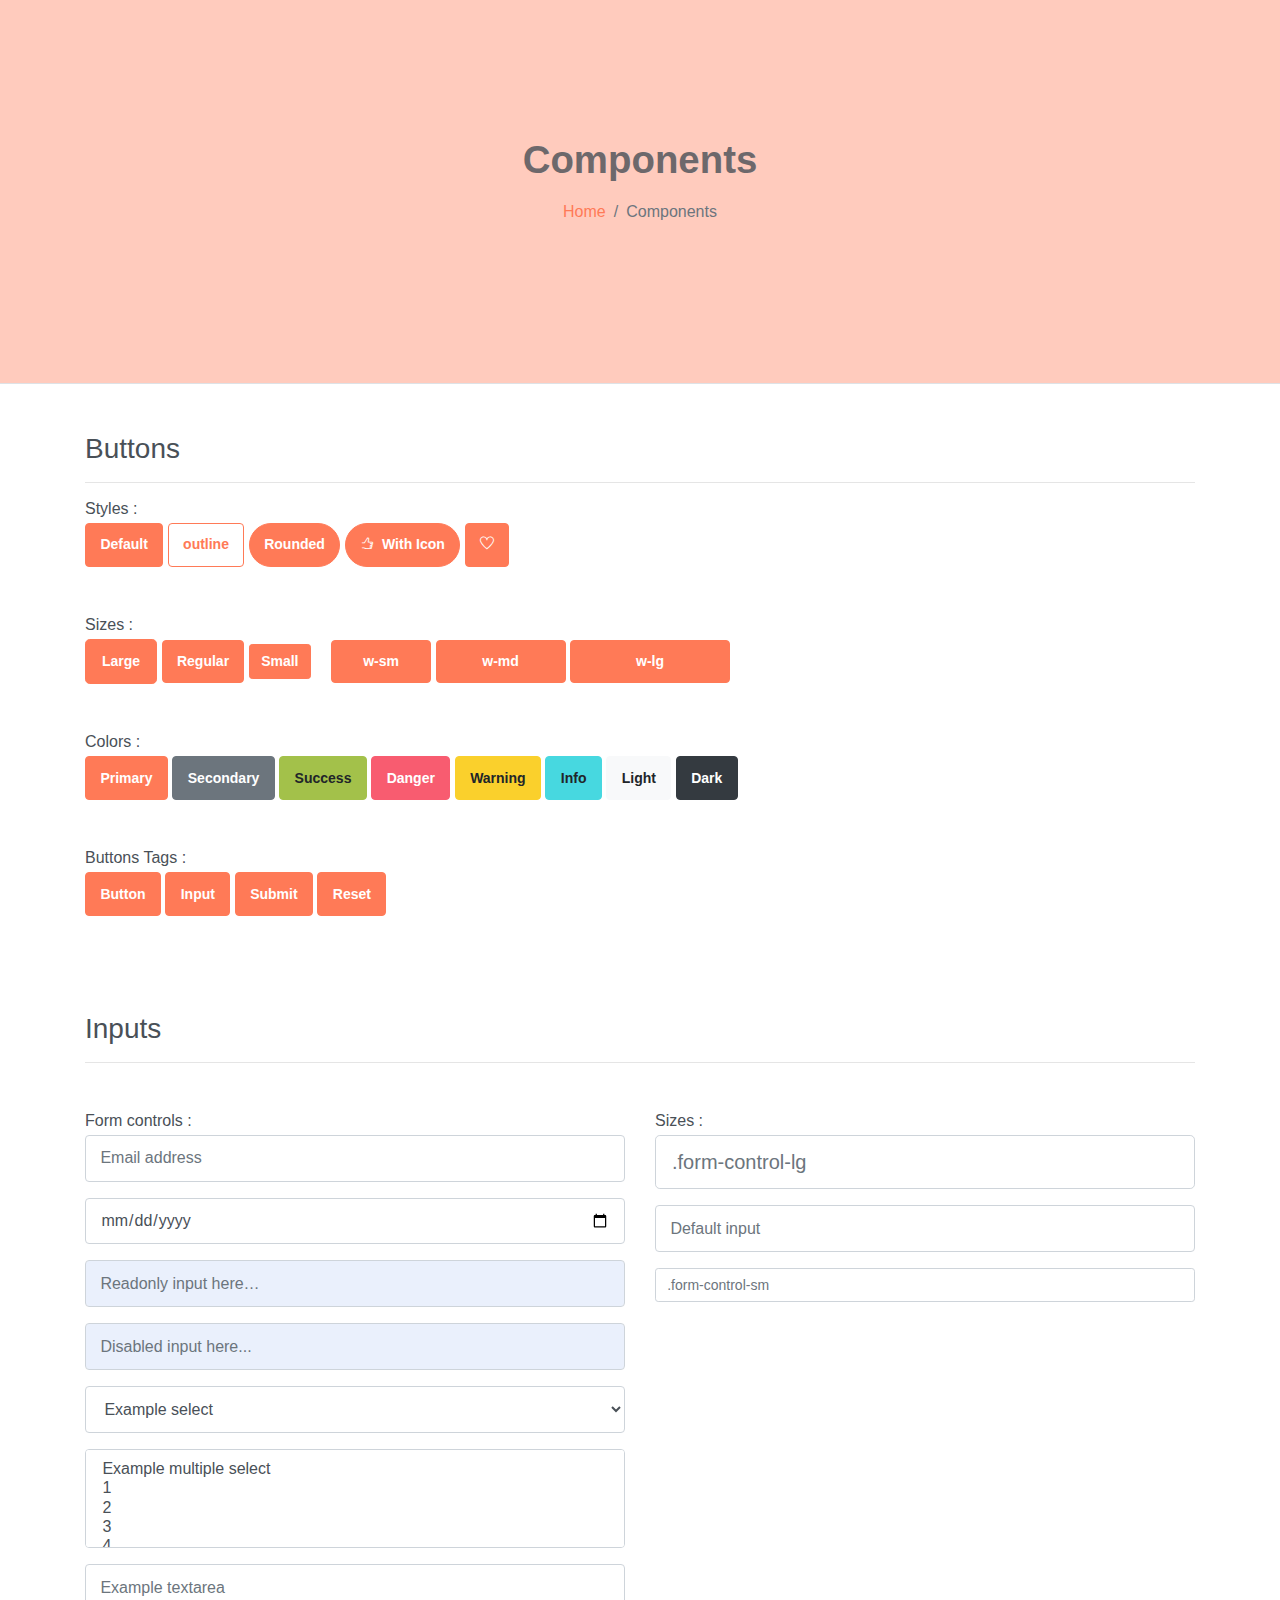
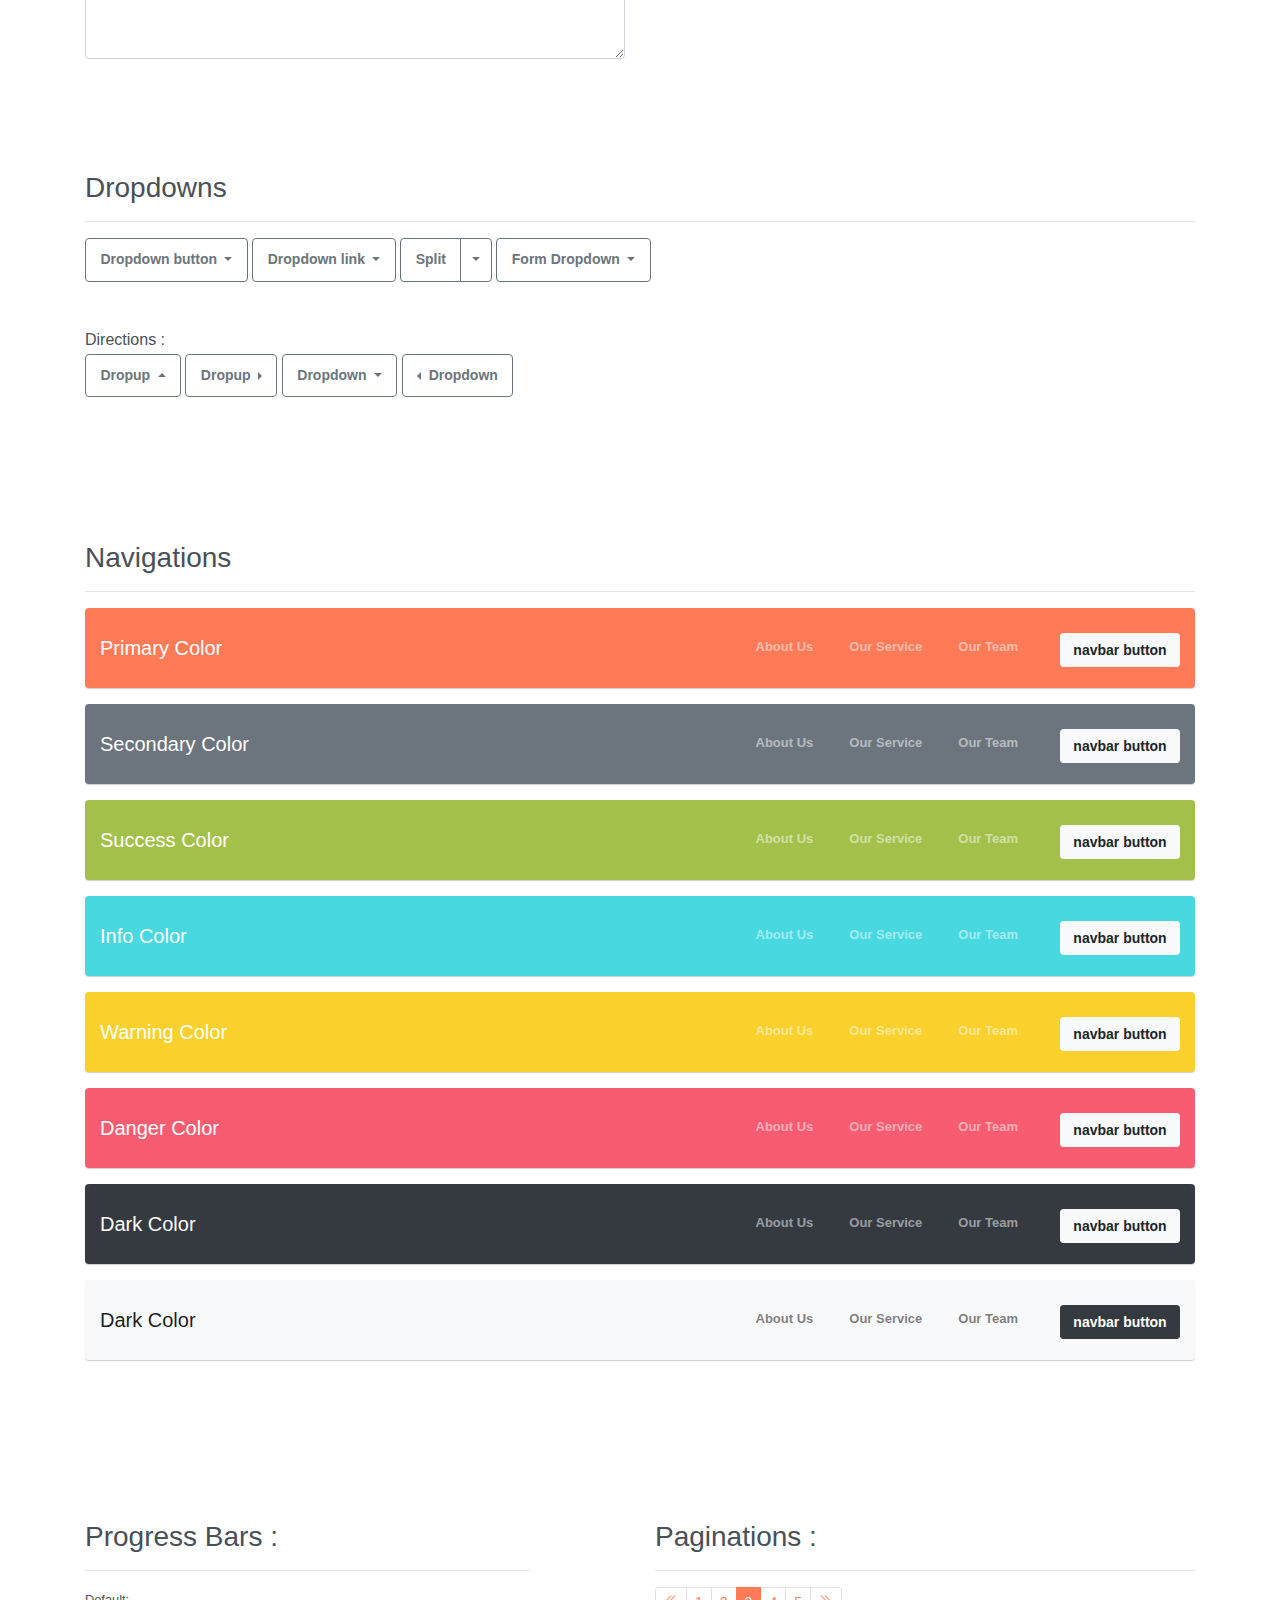
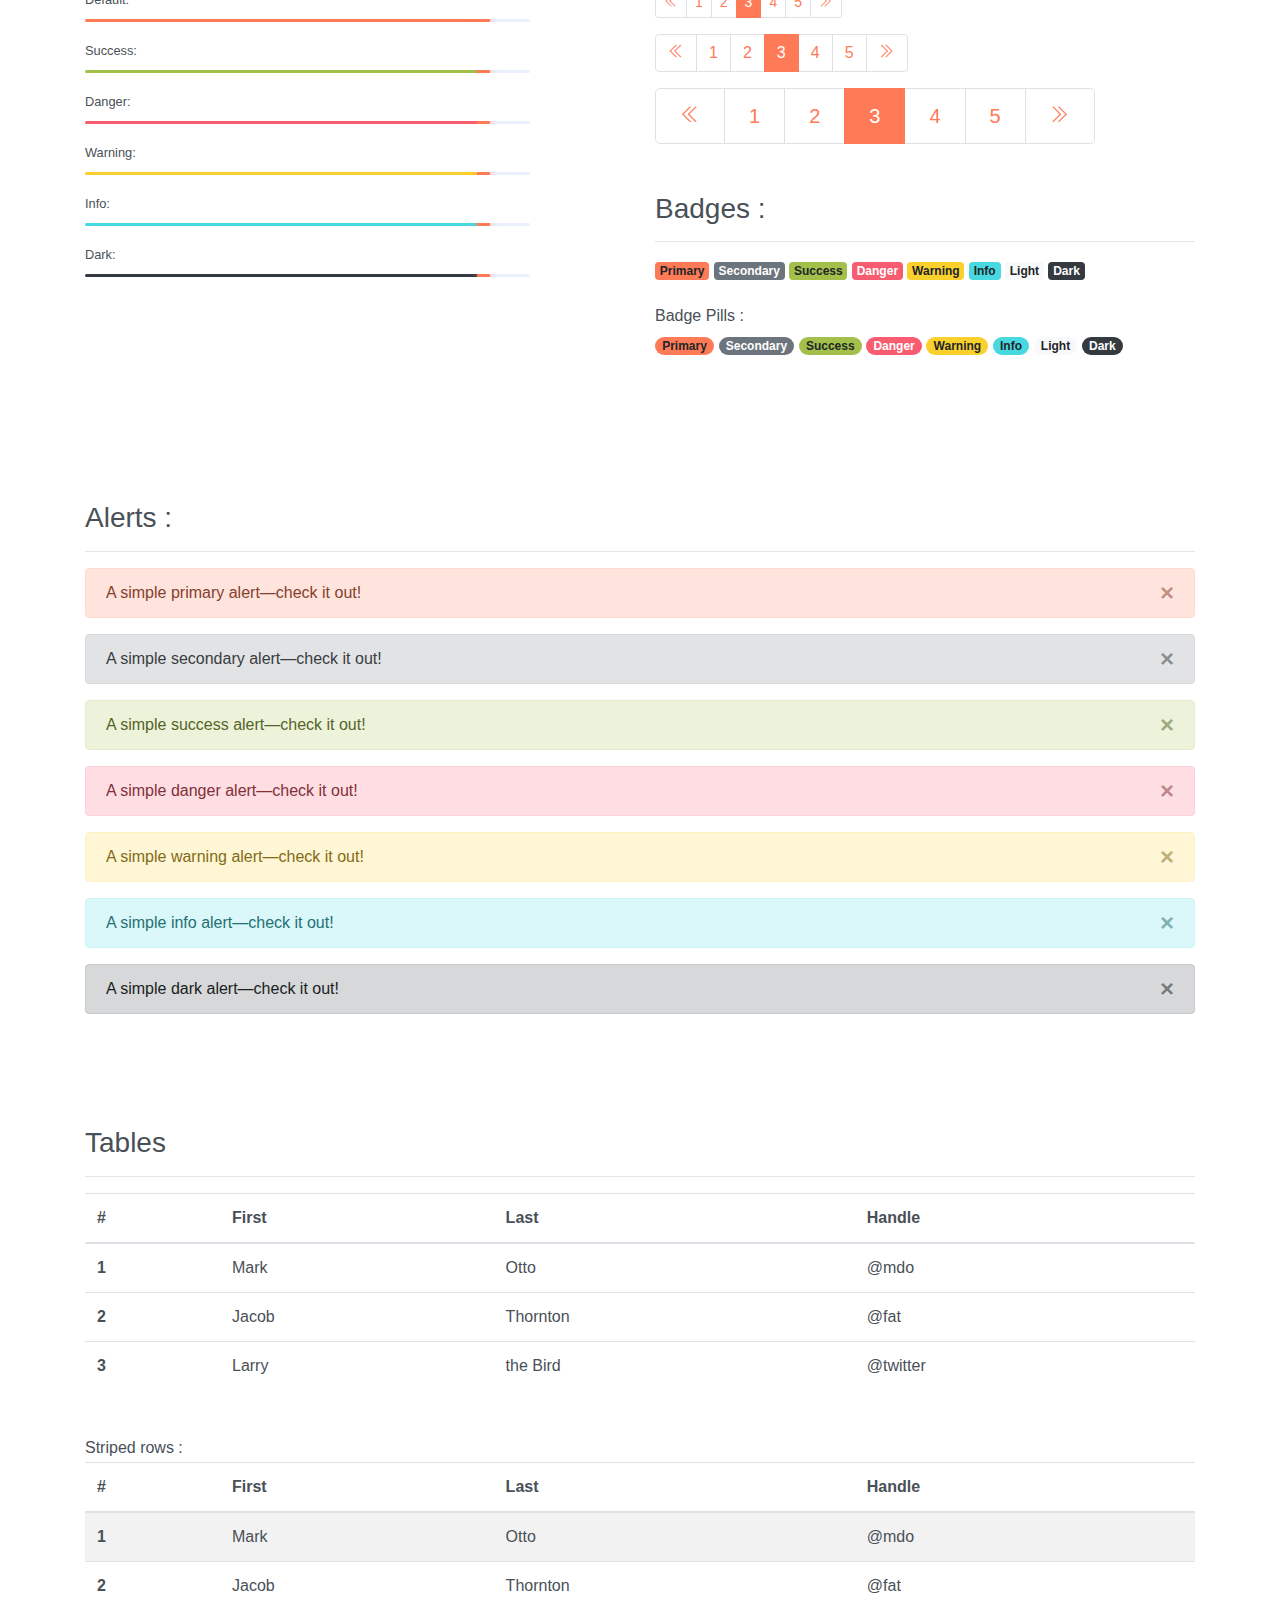
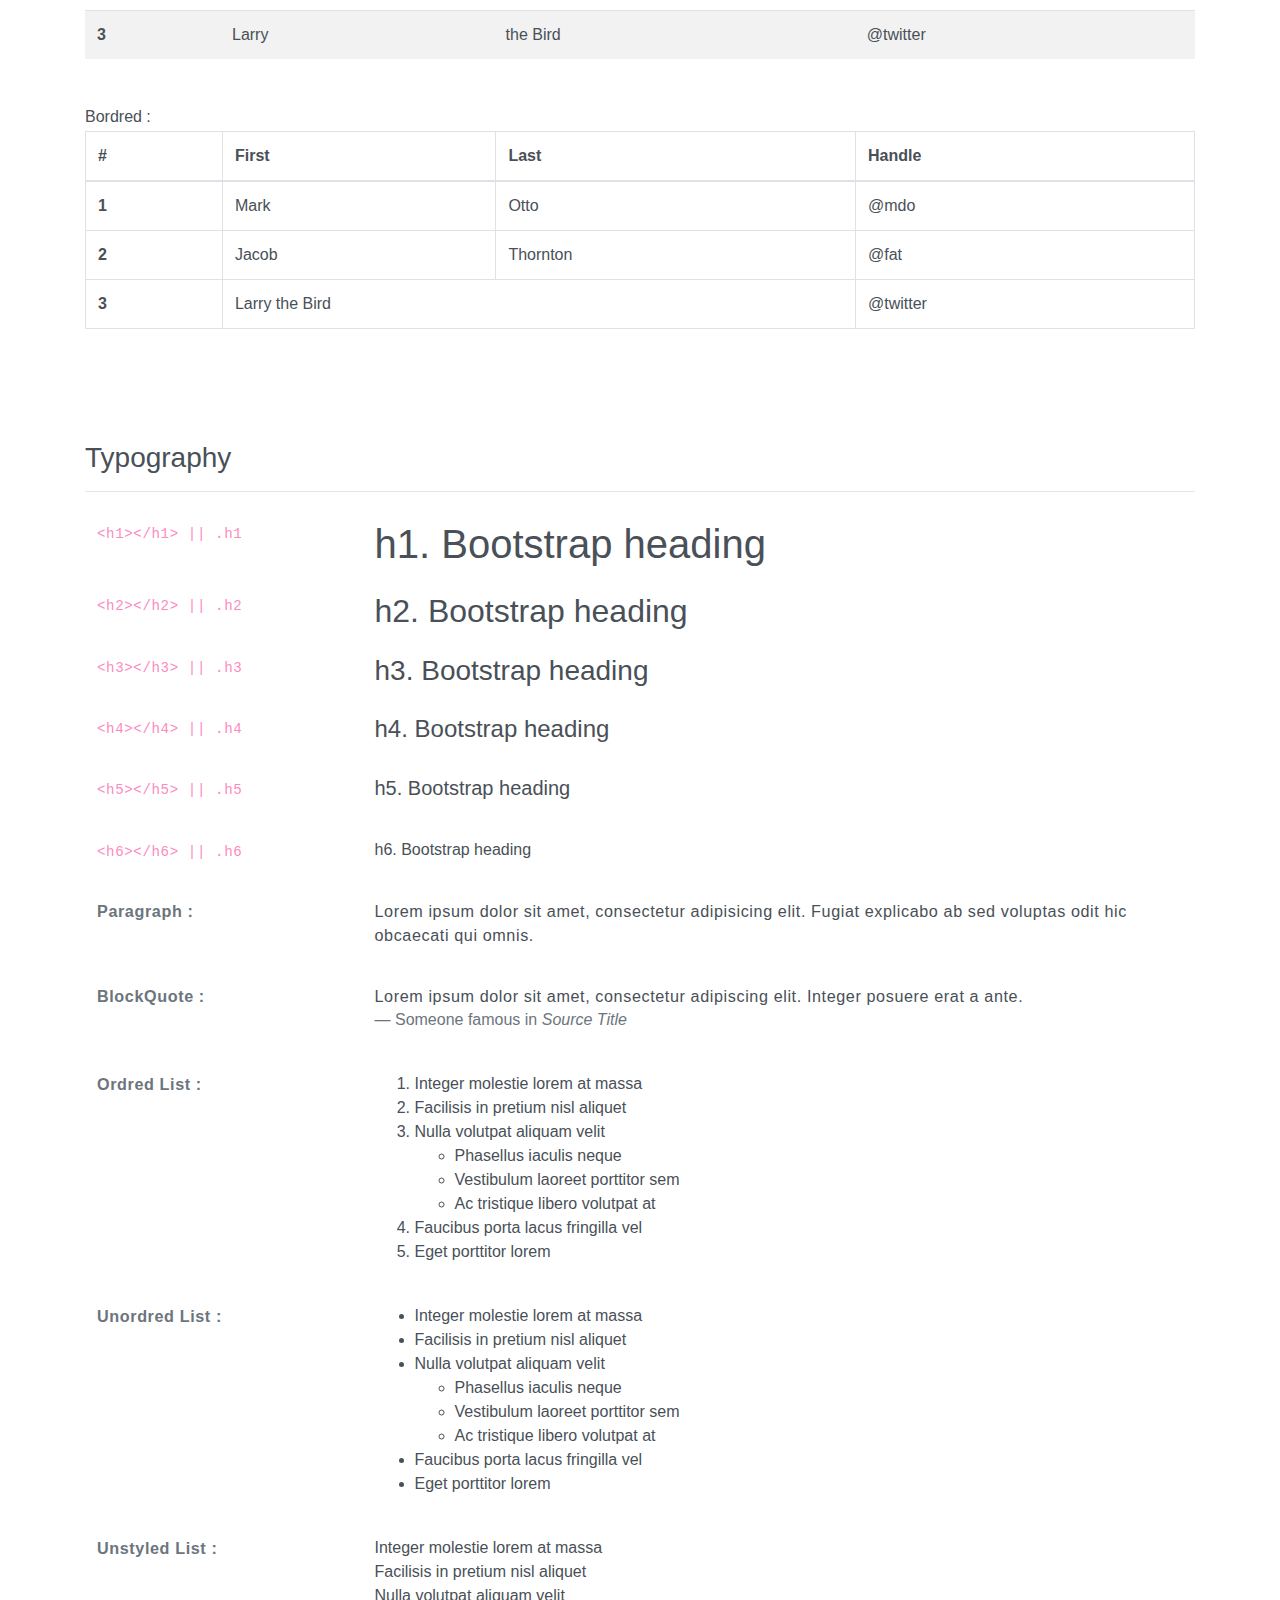
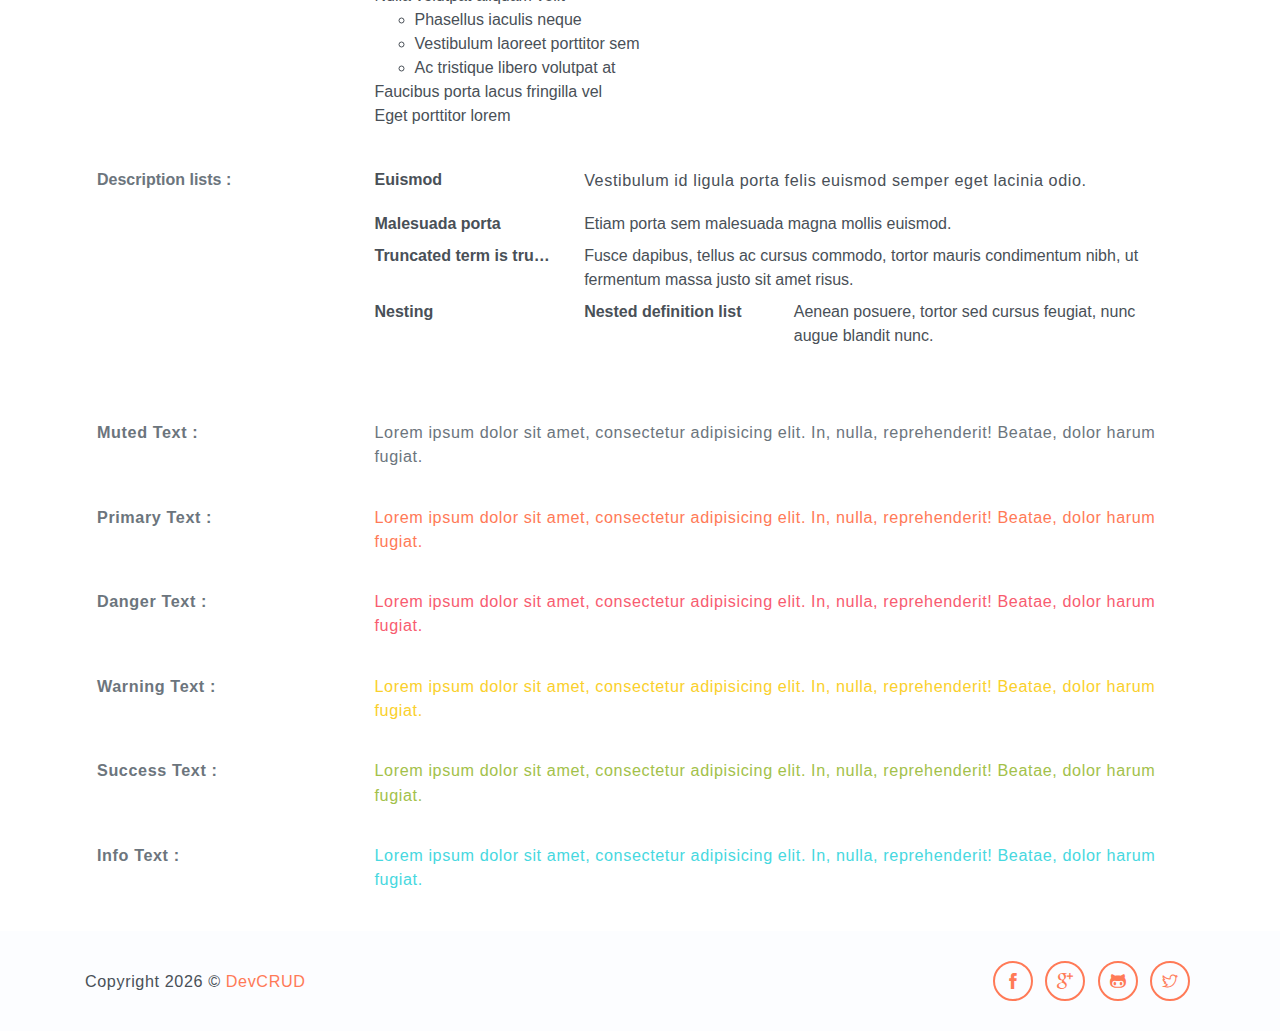
==== components.html @ fb7c0c04 "Moved" ====
<!DOCTYPE html>
<html lang="en">
<head>
   <meta charset="utf-8">
   <meta name="viewport" content="width=device-width, initial-scale=1, shrink-to-fit=no">
   <meta name="description" content="Start your development with Steller landing page.">
   <meta name="author" content="Devcrud">
   <title>Steller | Components</title>
   <!-- font icons -->
   <link rel="stylesheet" href="assets/vendors/themify-icons/css/themify-icons.css">
   <!-- Bootstrap + Steller  -->
   <link rel="stylesheet" href="assets/css/steller.css">
</head>
<body>

   <!-- Page Header -->
   <header class="header header-mini"> 
      <div class="header-title">Components</div> 
      <nav aria-label="breadcrumb">
         <ol class="breadcrumb">
            <li class="breadcrumb-item"><a href="/">Home</a></li>
            <li class="breadcrumb-item active" aria-current="page">Components</li>
         </ol>
      </nav>
   </header> <!-- End Of Page Header -->

   <!-- main content -->
   <div class="container">

      <!-- Buttons -->
      <h3 class="mt-5">Buttons</h3>
      <hr>
      <h6 class="section-secondary-title">Styles :</h6>
      <button class="btn btn-primary">Default</button>
      <button class="btn btn-outline-primary">outline</button>
      <button class="btn btn-primary rounded">Rounded</button>
      <button class="btn btn-primary rounded"><i class="ti-thumb-up pr-1"></i> With Icon</button>
      <button class="btn btn-primary circle"><i class="ti-heart"></i></button>

      <h6 class="section-secondary-title mt-5">Sizes :</h6>
      <button class="btn btn-primary btn-lg">Large</button>
      <button class="btn btn-primary ">Regular</button>
      <button class="btn btn-primary btn-sm">Small</button>
      <button class="btn btn-primary w-sm ml-3">w-sm</button>
      <button class="btn btn-primary w-md">w-md</button>
      <button class="btn btn-primary w-lg">w-lg</button>

      <h6 class="section-secondary-title mt-5">Colors :</h6>          
      <button type="button" class="btn btn-primary">Primary</button>
      <button type="button" class="btn btn-secondary">Secondary</button>
      <button type="button" class="btn btn-success">Success</button>
      <button type="button" class="btn btn-danger">Danger</button>
      <button type="button" class="btn btn-warning">Warning</button>
      <button type="button" class="btn btn-info">Info</button>
      <button type="button" class="btn btn-light">Light</button>
      <button type="button" class="btn btn-dark">Dark</button>

      <h6 class="section-secondary-title mt-5">Buttons Tags :</h6>
      <button class="btn btn-primary" type="submit">Button</button>
      <input class="btn btn-primary" type="button" value="Input">
      <input class="btn btn-primary" type="submit" value="Submit">
      <input class="btn btn-primary" type="reset" value="Reset">
      
      <!-- devider -->
      <div class="py-5"></div>

      <!-- Inputs -->
      <h3>Inputs</h3>
      <hr>
      <div class="row mt-5">
         <div class="col-md-6">
            <h6 class="section-secondary-title">Form controls :</h6>        
            <div class="form-group">
               <input type="email" class="form-control" id="exampleFormControlInput1" placeholder="Email address">
            </div>
            <div class="form-group">
               <input type="date" class="form-control" id="exampleFormControlInput1" placeholder="Date">
            </div>
            <div class="form-group">
               <input class="form-control" type="text" placeholder="Readonly input here…" readonly>
            </div>
            <div class="form-group">
               <input class="form-control" id="disabledInput" type="text" placeholder="Disabled input here..." disabled>
            </div>
            <div class="form-group">
               <select class="form-control" id="exampleFormControlSelect1">
                  <option>Example select</option>
                  <option>1</option>
                  <option>2</option>
                  <option>3</option>
                  <option>4</option>
                  <option>5</option>
               </select>
            </div>
            <div class="form-group">
               <select multiple class="form-control" id="exampleFormControlSelect2">
                  <option>Example multiple select</option>
                  <option>1</option>
                  <option>2</option>
                  <option>3</option>
                  <option>4</option>
                  <option>5</option>
               </select>
            </div>
            <div class="form-group">
               <textarea class="form-control" id="exampleFormControlTextarea1" rows="3" placeholder="Example textarea"></textarea>
            </div>
         </div>
         <div class="col-md-6">
            <h6 class="section-secondary-title">Sizes :</h6>    
            <div class="form-group">
               <input class="form-control form-control-lg" type="text" placeholder=".form-control-lg">             
            </div>
            <div class="form-group">
               <input class="form-control" type="text" placeholder="Default input">
            </div>
            <div class="form-group">
               <input class="form-control form-control-sm" type="text" placeholder=".form-control-sm"> 
            </div>
         </div>
      </div> <!-- end of inputs -->   

      <!-- devider -->
      <div class="py-5"></div>             

      <!-- Dropdowns -->
      <h3 class="components-section-title font-weight-normal">Dropdowns</h3>
      <hr>
      <div class="dropdown d-inline-block">
         <button class="btn btn-outline-secondary dropdown-toggle" type="button" id="dropdownMenuButton" data-toggle="dropdown" aria-haspopup="true" aria-expanded="false">
         Dropdown button
         </button>
         <div class="dropdown-menu" aria-labelledby="dropdownMenuButton">
         <a class="dropdown-item" href="#">Action</a>
         <a class="dropdown-item" href="#">Another action</a>
         <a class="dropdown-item" href="#">Something else here</a>
         </div>
      </div>
      <div class="dropdown d-inline-block">
         <a class="btn btn-outline-secondary dropdown-toggle" href="#" role="button" id="dropdownMenuLink" data-toggle="dropdown" aria-haspopup="true" aria-expanded="false">
            Dropdown link
         </a>
         <div class="dropdown-menu" aria-labelledby="dropdownMenuLink">
            <a class="dropdown-item" href="#">Action</a>
            <a class="dropdown-item" href="#">Another action</a>
            <a class="dropdown-item" href="#">Something else here</a>
         </div>
      </div>
      <div class="btn-group">
         <button type="button" class="btn btn-outline-secondary">Split</button>
         <button type="button" class="btn btn-outline-secondary dropdown-toggle dropdown-toggle-split" data-toggle="dropdown" aria-haspopup="true" aria-expanded="false">
         <span class="sr-only">Toggle Dropdown</span>
         </button>
         <div class="dropdown-menu">
            <a class="dropdown-item" href="#">Action</a>
            <a class="dropdown-item" href="#">Another action</a>
            <a class="dropdown-item" href="#">Something else here</a>
            <div class="dropdown-divider"></div>
            <a class="dropdown-item" href="#">Separated link</a>
         </div>
      </div>
      <div class="btn-group">
         <button class="btn btn-outline-secondary dropdown-toggle" type="button" id="dropdownMenuButton" data-toggle="dropdown" aria-haspopup="true" aria-expanded="false">
            Form Dropdown
         </button>
         <div class="dropdown-menu form">
            <form class="px-4 py-3">
               <div class="form-group">
                  <input type="email" class="form-control" id="exampleDropdownFormEmail1" placeholder="email@example.com">
               </div>
               <div class="form-group">
                  <input type="password" class="form-control" id="exampleDropdownFormPassword1" placeholder="Password">
               </div>
               <div class="form-check mb-3">
                  <input type="checkbox" class="form-check-input" id="dropdownCheck">
                  <label class="form-check-label" for="dropdownCheck">
                     Remember me
                  </label>
               </div>
               <button type="submit" class="btn btn-primary btn-block">Sign in</button>
            </form>
            <div class="dropdown-divider"></div>
            <a class="dropdown-item" href="#"><small>New around here? Sign up</small></a>
            <a class="dropdown-item" href="#"><small>Forgot password?</small></a>
         </div>
      </div>       
      <h6 class="section-secondary-title mt-5">Directions :</h6>  
      <div class="btn-group dropup">
         <button type="button" class="btn btn-outline-secondary dropdown-toggle" data-toggle="dropdown" aria-haspopup="true" aria-expanded="false">
            Dropup
         </button>
         <div class="dropdown-menu">
            <a class="dropdown-item" href="#">Action</a>
            <a class="dropdown-item" href="#">Another action</a>
            <a class="dropdown-item" href="#">Something else here</a>
            <div class="dropdown-divider"></div>
            <a class="dropdown-item" href="#">Separated link</a>
         </div>
      </div>
      <div class="btn-group dropright">
         <button type="button" class="btn btn-outline-secondary dropdown-toggle" data-toggle="dropdown" aria-haspopup="true" aria-expanded="false">
            Dropup
         </button>
         <div class="dropdown-menu">
            <a class="dropdown-item" href="#">Action</a>
            <a class="dropdown-item" href="#">Another action</a>
            <a class="dropdown-item" href="#">Something else here</a>
            <div class="dropdown-divider"></div>
            <a class="dropdown-item" href="#">Separated link</a>
         </div>
      </div>
      <div class="btn-group">
         <button type="button" class="btn btn-outline-secondary dropdown-toggle" data-toggle="dropdown" aria-haspopup="true" aria-expanded="false">
            Dropdown
         </button>
         <div class="dropdown-menu">
            <a class="dropdown-item" href="#">Action</a>
            <a class="dropdown-item" href="#">Another action</a>
            <a class="dropdown-item" href="#">Something else here</a>
            <div class="dropdown-divider"></div>
            <a class="dropdown-item" href="#">Separated link</a>
         </div>
      </div>
      <div class="btn-group dropleft">
         <button type="button" class="btn btn-outline-secondary dropdown-toggle" data-toggle="dropdown" aria-haspopup="true" aria-expanded="false">
            Dropdown
         </button>
         <div class="dropdown-menu">
            <a class="dropdown-item" href="#">Action</a>
            <a class="dropdown-item" href="#">Another action</a>
            <a class="dropdown-item" href="#">Something else here</a>
            <div class="dropdown-divider"></div>
            <a class="dropdown-item" href="#">Separated link</a>
         </div>
      </div> <!-- end of Dropdowns -->  

      <!-- devider -->
      <div class="py-5"></div>   

      <!-- navbars -->
      <h3 class="components-section-title font-weight-normal mt-5">Navigations</h3>
      <hr>
      <nav class="navbar navbar-expand-sm navbar-dark bg-primary rounded shadow mb-3">
         <div class="container">
            <a class="navbar-brand" href="#">Primary Color</a>
            <button class="navbar-toggler ml-auto" type="button" data-toggle="collapse" data-target="#navbarSupportedContent" aria-controls="navbarSupportedContent" aria-expanded="false" aria-label="Toggle navigation">
            <span class="navbar-toggler-icon"></span>
            </button>
            <div class="collapse navbar-collapse" id="navbarSupportedContent">
               <ul class="navbar-nav ml-auto"> 
                  <li class="nav-item">
                     <a class="nav-link" href="#about">About Us</a>
                  </li>
                  <li class="nav-item">
                     <a class="nav-link" href="#service">Our Service</a>
                  </li>
                  <li class="nav-item">
                     <a class="nav-link" href="#team">Our Team</a>
                  </li>
                  <li class="nav-item">
                     <a href="#book-table" class="ml-4 mt-1 btn btn-light btn-sm">navbar button</a>
                  </li>
               </ul>                       
            </div>
         </div>
      </nav>
      <nav class="navbar navbar-expand-sm navbar-dark bg-secondary rounded shadow mb-3">
         <div class="container">
            <a class="navbar-brand" href="#">Secondary Color</a>
            <button class="navbar-toggler ml-auto" type="button" data-toggle="collapse" data-target="#navbarSupportedContent" aria-controls="navbarSupportedContent" aria-expanded="false" aria-label="Toggle navigation">
            <span class="navbar-toggler-icon"></span>
            </button>
            <div class="collapse navbar-collapse" id="navbarSupportedContent">
               <ul class="navbar-nav ml-auto"> 
                  <li class="nav-item">
                     <a class="nav-link" href="#about">About Us</a>
                  </li>
                  <li class="nav-item">
                     <a class="nav-link" href="#service">Our Service</a>
                  </li>
                  <li class="nav-item">
                     <a class="nav-link" href="#team">Our Team</a>
                  </li>
                  <li class="nav-item">
                     <a href="#book-table" class="ml-4 mt-1 btn btn-light btn-sm">navbar button</a>
                  </li>
               </ul>                       
            </div>
         </div>
      </nav>
      <nav class="navbar navbar-expand-sm navbar-dark bg-success rounded shadow mb-3">
         <div class="container">
            <a class="navbar-brand" href="#">Success Color</a>
            <button class="navbar-toggler ml-auto" type="button" data-toggle="collapse" data-target="#navbarSupportedContent" aria-controls="navbarSupportedContent" aria-expanded="false" aria-label="Toggle navigation">
            <span class="navbar-toggler-icon"></span>
            </button>
            <div class="collapse navbar-collapse" id="navbarSupportedContent">
               <ul class="navbar-nav ml-auto"> 
                  <li class="nav-item">
                     <a class="nav-link" href="#about">About Us</a>
                  </li>
                  <li class="nav-item">
                     <a class="nav-link" href="#service">Our Service</a>
                  </li>
                  <li class="nav-item">
                     <a class="nav-link" href="#team">Our Team</a>
                  </li>
                  <li class="nav-item">
                     <a href="#book-table" class="ml-4 mt-1 btn btn-light btn-sm">navbar button</a>
                  </li>
               </ul>                       
            </div>
         </div>
      </nav>
      <nav class="navbar navbar-expand-sm navbar-dark bg-info rounded shadow mb-3">
         <div class="container">
            <a class="navbar-brand" href="#">Info Color</a>
            <button class="navbar-toggler ml-auto" type="button" data-toggle="collapse" data-target="#navbarSupportedContent" aria-controls="navbarSupportedContent" aria-expanded="false" aria-label="Toggle navigation">
            <span class="navbar-toggler-icon"></span>
            </button>
            <div class="collapse navbar-collapse" id="navbarSupportedContent">
               <ul class="navbar-nav ml-auto"> 
                  <li class="nav-item">
                     <a class="nav-link" href="#about">About Us</a>
                  </li>
                  <li class="nav-item">
                     <a class="nav-link" href="#service">Our Service</a>
                  </li>
                  <li class="nav-item">
                     <a class="nav-link" href="#team">Our Team</a>
                  </li>
                  <li class="nav-item">
                     <a href="#book-table" class="ml-4 mt-1 btn btn-light btn-sm">navbar button</a>
                  </li>
               </ul>                       
            </div>
         </div>
      </nav>
      <nav class="navbar navbar-expand-sm navbar-dark bg-warning rounded shadow mb-3">
         <div class="container">
            <a class="navbar-brand" href="#">Warning Color</a>
            <button class="navbar-toggler ml-auto" type="button" data-toggle="collapse" data-target="#navbarSupportedContent" aria-controls="navbarSupportedContent" aria-expanded="false" aria-label="Toggle navigation">
            <span class="navbar-toggler-icon"></span>
            </button>
            <div class="collapse navbar-collapse" id="navbarSupportedContent">
               <ul class="navbar-nav ml-auto"> 
                  <li class="nav-item">
                     <a class="nav-link" href="#about">About Us</a>
                  </li>
                  <li class="nav-item">
                     <a class="nav-link" href="#service">Our Service</a>
                  </li>
                  <li class="nav-item">
                     <a class="nav-link" href="#team">Our Team</a>
                  </li>
                  <li class="nav-item">
                     <a href="#book-table" class="ml-4 mt-1 btn btn-light btn-sm">navbar button</a>
                  </li>
               </ul>                       
            </div>
         </div>
      </nav>
      <nav class="navbar navbar-expand-sm navbar-dark bg-danger rounded shadow mb-3">
         <div class="container">
            <a class="navbar-brand" href="#">Danger Color</a>
            <button class="navbar-toggler ml-auto" type="button" data-toggle="collapse" data-target="#navbarSupportedContent" aria-controls="navbarSupportedContent" aria-expanded="false" aria-label="Toggle navigation">
            <span class="navbar-toggler-icon"></span>
            </button>
            <div class="collapse navbar-collapse" id="navbarSupportedContent">
               <ul class="navbar-nav ml-auto"> 
                  <li class="nav-item">
                     <a class="nav-link" href="#about">About Us</a>
                  </li>
                  <li class="nav-item">
                     <a class="nav-link" href="#service">Our Service</a>
                  </li>
                  <li class="nav-item">
                     <a class="nav-link" href="#team">Our Team</a>
                  </li>
                  <li class="nav-item">
                     <a href="#book-table" class="ml-4 mt-1 btn btn-light btn-sm">navbar button</a>
                  </li>
               </ul>                       
            </div>
         </div>
      </nav>
      <nav class="navbar navbar-expand-sm navbar-dark bg-dark rounded shadow mb-3">
         <div class="container">
            <a class="navbar-brand" href="#">Dark Color</a>
            <button class="navbar-toggler ml-auto" type="button" data-toggle="collapse" data-target="#navbarSupportedContent" aria-controls="navbarSupportedContent" aria-expanded="false" aria-label="Toggle navigation">
            <span class="navbar-toggler-icon"></span>
            </button>
            <div class="collapse navbar-collapse" id="navbarSupportedContent">
               <ul class="navbar-nav ml-auto"> 
                  <li class="nav-item">
                     <a class="nav-link" href="#about">About Us</a>
                  </li>
                  <li class="nav-item">
                     <a class="nav-link" href="#service">Our Service</a>
                  </li>
                  <li class="nav-item">
                     <a class="nav-link" href="#team">Our Team</a>
                  </li>
                  <li class="nav-item">
                     <a href="#book-table" class="ml-4 mt-1 btn btn-light btn-sm">navbar button</a>
                  </li>
               </ul>                       
            </div>
         </div>
      </nav>
      <nav class="navbar navbar-expand-sm navbar-light bg-light rounded shadow mb-3">
         <div class="container">
            <a class="navbar-brand" href="#">Dark Color</a>
            <button class="navbar-toggler ml-auto" type="button" data-toggle="collapse" data-target="#navbarSupportedContent" aria-controls="navbarSupportedContent" aria-expanded="false" aria-label="Toggle navigation">
            <span class="navbar-toggler-icon"></span>
            </button>
            <div class="collapse navbar-collapse" id="navbarSupportedContent">
               <ul class="navbar-nav ml-auto"> 
                  <li class="nav-item">
                     <a class="nav-link" href="#about">About Us</a>
                  </li>
                  <li class="nav-item">
                     <a class="nav-link" href="#service">Our Service</a>
                  </li>
                  <li class="nav-item">
                     <a class="nav-link" href="#team">Our Team</a>
                  </li>
                  <li class="nav-item">
                     <a href="#book-table" class="ml-4 mt-1 btn btn-dark btn-sm">navbar button</a>
                  </li>
               </ul>                       
            </div>
         </div>
      </nav>
      <!-- End of navbars -->

      <!-- devider -->
      <div class="py-5"></div>   
      
      <!-- progress bars -->
      <div class="row justify-content-between">
         <div class="col-md-5">
            <h3 class="components-section-title font-weight-normal mt-5">Progress Bars :</h3>
            <hr>
            <small>Default: </small>
            <div class="progress mt-2 mb-3">
               <div class="progress-bar" role="progressbar" style="width: 90%" aria-valuenow="25" aria-valuemin="0" aria-valuemax="100"><span>90%</span></div>
            </div>
            <small>Success:</small>
            <div class="progress mt-2 mb-3">
               <div class="progress-bar bg-success" role="progressbar" style="width: 90%" aria-valuenow="25" aria-valuemin="0" aria-valuemax="100"><span>90%</span></div>
            </div>
            <small>Danger:</small>
            <div class="progress mt-2 mb-3">
               <div class="progress-bar bg-danger" role="progressbar" style="width: 90%" aria-valuenow="25" aria-valuemin="0" aria-valuemax="100"><span>90%</span></div>
            </div>
            <small>Warning:</small>
            <div class="progress mt-2 mb-3">
               <div class="progress-bar bg-warning" role="progressbar" style="width: 90%" aria-valuenow="25" aria-valuemin="0" aria-valuemax="100"><span>90%</span></div>
            </div>
            <small>Info:</small>
            <div class="progress mt-2 mb-3">
               <div class="progress-bar bg-info" role="progressbar" style="width: 90%" aria-valuenow="25" aria-valuemin="0" aria-valuemax="100"><span>90%</span></div>
            </div>
            <small>Dark:</small>
            <div class="progress mt-2 mb-3">
               <div class="progress-bar bg-dark" role="progressbar" style="width: 90%" aria-valuenow="25" aria-valuemin="0" aria-valuemax="100"><span>90%</span></div>
            </div>
         </div>
         <div class="col-md-6">
            <h3 class="components-section-title font-weight-normal mt-5">Paginations :</h3>
            <hr>
            <nav aria-label="Page navigation example">
               <ul class="pagination pagination-sm">
                  <li class="page-item"><a class="page-link" href="#"><i class="ti-angle-double-left"></i></a></li>
                  <li class="page-item"><a class="page-link" href="#">1</a></li>
                  <li class="page-item"><a class="page-link" href="#">2</a></li>
                  <li class="page-item active"><a class="page-link" href="#">3</a></li>
                  <li class="page-item"><a class="page-link" href="#">4</a></li>
                  <li class="page-item"><a class="page-link" href="#">5</a></li>
                  <li class="page-item"><a class="page-link" href="#"><i class="ti-angle-double-right"></i></a></li>
               </ul>
            </nav>
            <nav aria-label="Page navigation example">
               <ul class="pagination">
               <li class="page-item"><a class="page-link" href="#"><i class="ti-angle-double-left"></i></a></li>
                  <li class="page-item"><a class="page-link" href="#">1</a></li>
                  <li class="page-item"><a class="page-link" href="#">2</a></li>
                  <li class="page-item active"><a class="page-link" href="#">3</a></li>
                  <li class="page-item"><a class="page-link" href="#">4</a></li>
                  <li class="page-item"><a class="page-link" href="#">5</a></li>
                  <li class="page-item"><a class="page-link" href="#"><i class="ti-angle-double-right"></i></a></li>
               </ul>
            </nav>
            <nav aria-label="Page navigation example">
               <ul class="pagination pagination-lg">
                  <li class="page-item"><a class="page-link" href="#"><i class="ti-angle-double-left"></i></a></li>
                  <li class="page-item"><a class="page-link" href="#">1</a></li>
                  <li class="page-item"><a class="page-link" href="#">2</a></li>
                  <li class="page-item active"><a class="page-link" href="#">3</a></li>
                  <li class="page-item"><a class="page-link" href="#">4</a></li>
                  <li class="page-item"><a class="page-link" href="#">5</a></li>
                  <li class="page-item"><a class="page-link" href="#"><i class="ti-angle-double-right"></i></a></li>
               </ul>
            </nav>

            <!-- Badges -->
            <h3 class="components-section-title font-weight-normal mt-5">Badges :</h3>
            <hr>
            <span class="badge badge-primary">Primary</span>
            <span class="badge badge-secondary">Secondary</span>
            <span class="badge badge-success">Success</span>
            <span class="badge badge-danger">Danger</span>
            <span class="badge badge-warning">Warning</span>
            <span class="badge badge-info">Info</span>
            <span class="badge badge-light">Light</span>
            <span class="badge badge-dark">Dark</span>
            <h6 class="section-secondary-title mt-4 mb-2">Badge Pills :</h6>
            <span class="badge badge-pill badge-primary">Primary</span>
            <span class="badge badge-pill badge-secondary">Secondary</span>
            <span class="badge badge-pill badge-success">Success</span>
            <span class="badge badge-pill badge-danger">Danger</span>
            <span class="badge badge-pill badge-warning">Warning</span>
            <span class="badge badge-pill badge-info">Info</span>
            <span class="badge badge-pill badge-light">Light</span>
            <span class="badge badge-pill badge-dark">Dark</span>
         </div>
      </div> <!-- End of Progress bars -->

      <!-- devider -->
      <div class="py-5"></div>  

      <!-- Alerts -->
      <h3 class="components-section-title font-weight-normal mt-5">Alerts :</h3>
      <hr>
      <div class="alert alert-primary alert-dismissible fade show" role="alert">
         A simple primary alert—check it out!
         <button type="button" class="close" data-dismiss="alert" aria-label="Close">
            <span aria-hidden="true">&times;</span>
         </button>
      </div>
      <div class="alert alert-secondary alert-dismissible fade show" role="alert">
         A simple secondary alert—check it out!
         <button type="button" class="close" data-dismiss="alert" aria-label="Close">
            <span aria-hidden="true">&times;</span>
         </button>
      </div>
      <div class="alert alert-success alert-dismissible fade show" role="alert">
         A simple success alert—check it out!
         <button type="button" class="close" data-dismiss="alert" aria-label="Close">
            <span aria-hidden="true">&times;</span>
         </button>
      </div>
      <div class="alert alert-danger alert-dismissible fade show" role="alert">
         A simple danger alert—check it out!
         <button type="button" class="close" data-dismiss="alert" aria-label="Close">
            <span aria-hidden="true">&times;</span>
         </button>
      </div>
      <div class="alert alert-warning alert-dismissible fade show" role="alert">
         A simple warning alert—check it out!
         <button type="button" class="close" data-dismiss="alert" aria-label="Close">
            <span aria-hidden="true">&times;</span>
         </button>
      </div>
      <div class="alert alert-info alert-dismissible fade show" role="alert">
         A simple info alert—check it out!
         <button type="button" class="close" data-dismiss="alert" aria-label="Close">
            <span aria-hidden="true">&times;</span>
         </button>
      </div>
      <div class="alert alert-dark alert-dismissible fade show" role="alert">
         A simple dark alert—check it out!
         <button type="button" class="close" data-dismiss="alert" aria-label="Close">
            <span aria-hidden="true">&times;</span>
         </button>
      </div>
      <!-- end of alerts -->

      <!-- devider -->
      <div class="py-5"></div> 
   
      <!-- tables -->
      <h3 class="components-section-title">Tables</h3>
      <hr>
      <table class="table">
         <thead>
            <tr>
               <th scope="col">#</th>
               <th scope="col">First</th>
               <th scope="col">Last</th>
               <th scope="col">Handle</th>
            </tr>
         </thead>
         <tbody>
            <tr>
               <th scope="row">1</th>
               <td>Mark</td>
               <td>Otto</td>
               <td>@mdo</td>
            </tr>
            <tr>
               <th scope="row">2</th>
               <td>Jacob</td>
               <td>Thornton</td>
               <td>@fat</td>
            </tr>
            <tr>
               <th scope="row">3</th>
               <td>Larry</td>
               <td>the Bird</td>
               <td>@twitter</td>
            </tr>
         </tbody>
      </table>

      <h6 class="section-secondary-title mt-5">Striped rows :</h6>
      <table class="table table-striped">
         <thead>
            <tr>
               <th scope="col">#</th>
               <th scope="col">First</th>
               <th scope="col">Last</th>
               <th scope="col">Handle</th>
            </tr>
         </thead>
         <tbody>
            <tr>
               <th scope="row">1</th>
               <td>Mark</td>
               <td>Otto</td>
               <td>@mdo</td>
            </tr>
            <tr>
               <th scope="row">2</th>
               <td>Jacob</td>
               <td>Thornton</td>
               <td>@fat</td>
            </tr>
            <tr>
               <th scope="row">3</th>
               <td>Larry</td>
               <td>the Bird</td>
               <td>@twitter</td>
            </tr>
         </tbody>
      </table>

      <h6 class="section-secondary-title mt-5">Bordred :</h6>
      <table class="table table-bordered">
         <thead>
            <tr>
               <th scope="col">#</th>
               <th scope="col">First</th>
               <th scope="col">Last</th>
               <th scope="col">Handle</th>
            </tr>
         </thead>
         <tbody>
            <tr>
               <th scope="row">1</th>
               <td>Mark</td>
               <td>Otto</td>
               <td>@mdo</td>
            </tr>
            <tr>
               <th scope="row">2</th>
               <td>Jacob</td>
               <td>Thornton</td>
               <td>@fat</td>
            </tr>
            <tr>
               <th scope="row">3</th>
               <td colspan="2">Larry the Bird</td>
               <td>@twitter</td>
            </tr>
         </tbody>
      </table>
      <!-- end of tables -->

      <!-- devider -->
      <div class="py-5"></div> 

      <!-- typography -->
      <h3 class="components-section-title">Typography</h3>
      <hr>
     
      <table class="table table-borderless v-align-center">
         <tbody>
            <tr>
               <td>
                  <p><code class="highlighter-rouge">&lt;h1&gt;&lt;/h1&gt; || .h1</code></p>
               </td>
               <td class="w-75"><span class="h1">h1. Bootstrap heading</span></td>
            </tr>
            <tr>
               <td>
                  <p><code class="highlighter-rouge">&lt;h2&gt;&lt;/h2&gt; || .h2</code></p>
               </td>
               <td><span class="h2">h2. Bootstrap heading</span></td>
            </tr>
            <tr>
               <td>
                  <p><code class="highlighter-rouge">&lt;h3&gt;&lt;/h3&gt; || .h3</code></p>
               </td>
               <td><span class="h3">h3. Bootstrap heading</span></td>
            </tr>
            <tr>
               <td>
                  <p><code class="highlighter-rouge">&lt;h4&gt;&lt;/h4&gt; || .h4</code></p>
               </td>
               <td><span class="h4">h4. Bootstrap heading</span></td>
            </tr>
            <tr>
               <td>
                  <p><code class="highlighter-rouge">&lt;h5&gt;&lt;/h5&gt; || .h5</code></p>
               </td>
               <td><span class="h5">h5. Bootstrap heading</span></td>
            </tr>
            <tr>
               <td>
                  <p><code class="highlighter-rouge">&lt;h6&gt;&lt;/h6&gt; || .h6</code></p>
               </td>
               <td><span class="h6">h6. Bootstrap heading</span></td>
            </tr>
            <tr>
               <td>
                  <p class="font-weight-bold text-muted">Paragraph :</p>
               </td>
               <td><p>Lorem ipsum dolor sit amet, consectetur adipisicing elit. Fugiat explicabo ab sed voluptas odit hic obcaecati qui omnis.</p></td>
            </tr>
            <tr>
               <td>
                  <p class="font-weight-bold text-muted">BlockQuote :</p>
               </td>
               <td>
                  <blockquote class="blockquote">
                     <p class="mb-0">Lorem ipsum dolor sit amet, consectetur adipiscing elit. Integer posuere erat a ante.</p>
                     <footer class="blockquote-footer">Someone famous in <cite title="Source Title">Source Title</cite></footer>
                  </blockquote>
               </td>
            </tr>

            <tr>
               <td><p class="font-weight-bold text-muted">Ordred List :</p></td>
               <td>
                  <ol>
                     <li>Integer molestie lorem at massa</li>
                     <li>Facilisis in pretium nisl aliquet</li>
                     <li>Nulla volutpat aliquam velit
                        <ul>
                           <li>Phasellus iaculis neque</li>
                           <li>Vestibulum laoreet porttitor sem</li>
                           <li>Ac tristique libero volutpat at</li>
                        </ul>
                     </li>
                     <li>Faucibus porta lacus fringilla vel</li>
                     <li>Eget porttitor lorem</li>
                  </ol>
               </td>
            </tr>
            <tr>
               <td><p class="font-weight-bold text-muted">Unordred List :</p></td>
               <td>
                  <ul >
                     <li>Integer molestie lorem at massa</li>
                     <li>Facilisis in pretium nisl aliquet</li>
                     <li>Nulla volutpat aliquam velit
                        <ul>
                           <li>Phasellus iaculis neque</li>
                           <li>Vestibulum laoreet porttitor sem</li>
                           <li>Ac tristique libero volutpat at</li>
                        </ul>
                     </li>
                     <li>Faucibus porta lacus fringilla vel</li>
                     <li>Eget porttitor lorem</li>
                  </ul>
               </td>
            </tr>
            <tr>
               <td><p class="font-weight-bold text-muted">Unstyled List :</p></td>
               <td>
                  <ul class="list-unstyled">
                     <li>Integer molestie lorem at massa</li>
                     <li>Facilisis in pretium nisl aliquet</li>
                     <li>Nulla volutpat aliquam velit
                        <ul>
                           <li>Phasellus iaculis neque</li>
                           <li>Vestibulum laoreet porttitor sem</li>
                           <li>Ac tristique libero volutpat at</li>
                        </ul>
                     </li>
                     <li>Faucibus porta lacus fringilla vel</li>
                     <li>Eget porttitor lorem</li>
                  </ul>
               </td>
            </tr>
            <tr>
               <td class="font-weight-bold text-muted">Description lists : </td>
               <td>
                  <dl class="row">
                     <dt class="col-sm-3">Euismod</dt>
                     <dd class="col-sm-9">
                        <p>Vestibulum id ligula porta felis euismod semper eget lacinia odio.</p>
                     </dd>

                     <dt class="col-sm-3">Malesuada porta</dt>
                     <dd class="col-sm-9">Etiam porta sem malesuada magna mollis euismod.</dd>

                     <dt class="col-sm-3 text-truncate">Truncated term is truncated</dt>
                     <dd class="col-sm-9">Fusce dapibus, tellus ac cursus commodo, tortor mauris condimentum nibh, ut fermentum massa justo sit amet risus.</dd>

                     <dt class="col-sm-3">Nesting</dt>
                     <dd class="col-sm-9">
                        <dl class="row">
                           <dt class="col-sm-4">Nested definition list</dt>
                           <dd class="col-sm-8">Aenean posuere, tortor sed cursus feugiat, nunc augue blandit nunc.</dd>
                        </dl>
                     </dd>
                  </dl>
               </td>
            </tr>
            <tr>
               <td>
                  <p class="font-weight-bold text-muted">Muted Text :</p>
               </td>
               <td>
                  <p class="text-muted">Lorem ipsum dolor sit amet, consectetur adipisicing elit. In, nulla, reprehenderit! Beatae, dolor harum fugiat.</p>
               </td>
            </tr>
            <tr>
               <td>
                  <p class="font-weight-bold text-muted">Primary Text :</p>
               </td>
               <td>
                  <p class="text-primary">Lorem ipsum dolor sit amet, consectetur adipisicing elit. In, nulla, reprehenderit! Beatae, dolor harum fugiat.</p>
               </td>
            </tr>
            <tr>
               <td>
                  <p class="font-weight-bold text-muted">Danger Text :</p>
               </td>
               <td>
                  <p class="text-danger">Lorem ipsum dolor sit amet, consectetur adipisicing elit. In, nulla, reprehenderit! Beatae, dolor harum fugiat.</p>
               </td>
            </tr>
            <tr>
               <td>
                  <p class="font-weight-bold text-muted">Warning Text :</p>
               </td>
               <td>
                  <p class="text-warning">Lorem ipsum dolor sit amet, consectetur adipisicing elit. In, nulla, reprehenderit! Beatae, dolor harum fugiat.</p>
               </td>
            </tr>
            <tr>
               <td>
                  <p class="font-weight-bold text-muted">Success Text :</p>
               </td>
               <td>
                  <p class="text-success">Lorem ipsum dolor sit amet, consectetur adipisicing elit. In, nulla, reprehenderit! Beatae, dolor harum fugiat.</p>
               </td>
            </tr>
            <tr>
               <td>
                  <p class="font-weight-bold text-muted">Info Text :</p>
               </td>
               <td>
                  <p class="text-info">Lorem ipsum dolor sit amet, consectetur adipisicing elit. In, nulla, reprehenderit! Beatae, dolor harum fugiat.</p>
               </td>
            </tr>
         </tbody>
      </table>
   </div>
   <!-- end of typography -->

   <!-- Page Footer -->
    <footer class="page-footer">
        <div class="container">
            <div class="row align-items-center">
                <div class="col-sm-6">
                    <p>Copyright <script>document.write(new Date().getFullYear())</script> &copy; <a href="http://www.devcrud.com" target="_blank">DevCRUD</a></p>
                </div>
                <div class="col-sm-6">
                    <div class="socials">
                        <a class="social-item" href="javascript:void(0)"><i class="ti-facebook"></i></a>
                        <a class="social-item" href="javascript:void(0)"><i class="ti-google"></i></a>
                        <a class="social-item" href="javascript:void(0)"><i class="ti-github"></i></a>
                        <a class="social-item" href="javascript:void(0)"><i class="ti-twitter"></i></a>
                    </div>
                </div>
            </div>
        </div>
    </footer> 
    <!-- End of page footer -->
   
   <!-- core  -->
    <script src="assets/vendors/jquery/jquery-3.4.1.js"></script>
   <script src="assets/vendors/bootstrap/bootstrap.bundle.js"></script>

    <!-- steller js -->
    <script src="assets/js/steller.js"></script>

</body>
</html>
---- assets/vendors/themify-icons/css/themify-icons.css ----
@font-face {
	font-family: 'themify';
	src:url("../fonts/themify.eot?-fvbane");
	src:url("../fonts/themify.eot?#iefix-fvbane") format("embedded-opentype"),
		url("../fonts/themify.woff?-fvbane") format("woff"),
		url("../fonts/themify.ttf?-fvbane") format("truetype"),
		url("../fonts/themify.svg?-fvbane#themify") format("svg");
	font-weight: normal;
	font-style: normal;
}

[class^="ti-"], [class*=" ti-"] {
	font-family: 'themify';
	speak: none;
	font-style: normal;
	font-weight: normal;
	font-variant: normal;
	text-transform: none;
	line-height: 1;

	/* Better Font Rendering =========== */
	-webkit-font-smoothing: antialiased;
	-moz-osx-font-smoothing: grayscale;
}

.ti-wand:before {
	content: "\e600";
}
.ti-volume:before {
	content: "\e601";
}
.ti-user:before {
	content: "\e602";
}
.ti-unlock:before {
	content: "\e603";
}
.ti-unlink:before {
	content: "\e604";
}
.ti-trash:before {
	content: "\e605";
}
.ti-thought:before {
	content: "\e606";
}
.ti-target:before {
	content: "\e607";
}
.ti-tag:before {
	content: "\e608";
}
.ti-tablet:before {
	content: "\e609";
}
.ti-star:before {
	content: "\e60a";
}
.ti-spray:before {
	content: "\e60b";
}
.ti-signal:before {
	content: "\e60c";
}
.ti-shopping-cart:before {
	content: "\e60d";
}
.ti-shopping-cart-full:before {
	content: "\e60e";
}
.ti-settings:before {
	content: "\e60f";
}
.ti-search:before {
	content: "\e610";
}
.ti-zoom-in:before {
	content: "\e611";
}
.ti-zoom-out:before {
	content: "\e612";
}
.ti-cut:before {
	content: "\e613";
}
.ti-ruler:before {
	content: "\e614";
}
.ti-ruler-pencil:before {
	content: "\e615";
}
.ti-ruler-alt:before {
	content: "\e616";
}
.ti-bookmark:before {
	content: "\e617";
}
.ti-bookmark-alt:before {
	content: "\e618";
}
.ti-reload:before {
	content: "\e619";
}
.ti-plus:before {
	content: "\e61a";
}
.ti-pin:before {
	content: "\e61b";
}
.ti-pencil:before {
	content: "\e61c";
}
.ti-pencil-alt:before {
	content: "\e61d";
}
.ti-paint-roller:before {
	content: "\e61e";
}
.ti-paint-bucket:before {
	content: "\e61f";
}
.ti-na:before {
	content: "\e620";
}
.ti-mobile:before {
	content: "\e621";
}
.ti-minus:before {
	content: "\e622";
}
.ti-medall:before {
	content: "\e623";
}
.ti-medall-alt:before {
	content: "\e624";
}
.ti-marker:before {
	content: "\e625";
}
.ti-marker-alt:before {
	content: "\e626";
}
.ti-arrow-up:before {
	content: "\e627";
}
.ti-arrow-right:before {
	content: "\e628";
}
.ti-arrow-left:before {
	content: "\e629";
}
.ti-arrow-down:before {
	content: "\e62a";
}
.ti-lock:before {
	content: "\e62b";
}
.ti-location-arrow:before {
	content: "\e62c";
}
.ti-link:before {
	content: "\e62d";
}
.ti-layout:before {
	content: "\e62e";
}
.ti-layers:before {
	content: "\e62f";
}
.ti-layers-alt:before {
	content: "\e630";
}
.ti-key:before {
	content: "\e631";
}
.ti-import:before {
	content: "\e632";
}
.ti-image:before {
	content: "\e633";
}
.ti-heart:before {
	content: "\e634";
}
.ti-heart-broken:before {
	content: "\e635";
}
.ti-hand-stop:before {
	content: "\e636";
}
.ti-hand-open:before {
	content: "\e637";
}
.ti-hand-drag:before {
	content: "\e638";
}
.ti-folder:before {
	content: "\e639";
}
.ti-flag:before {
	content: "\e63a";
}
.ti-flag-alt:before {
	content: "\e63b";
}
.ti-flag-alt-2:before {
	content: "\e63c";
}
.ti-eye:before {
	content: "\e63d";
}
.ti-export:before {
	content: "\e63e";
}
.ti-exchange-vertical:before {
	content: "\e63f";
}
.ti-desktop:before {
	content: "\e640";
}
.ti-cup:before {
	content: "\e641";
}
.ti-crown:before {
	content: "\e642";
}
.ti-comments:before {
	content: "\e643";
}
.ti-comment:before {
	content: "\e644";
}
.ti-comment-alt:before {
	content: "\e645";
}
.ti-close:before {
	content: "\e646";
}
.ti-clip:before {
	content: "\e647";
}
.ti-angle-up:before {
	content: "\e648";
}
.ti-angle-right:before {
	content: "\e649";
}
.ti-angle-left:before {
	content: "\e64a";
}
.ti-angle-down:before {
	content: "\e64b";
}
.ti-check:before {
	content: "\e64c";
}
.ti-check-box:before {
	content: "\e64d";
}
.ti-camera:before {
	content: "\e64e";
}
.ti-announcement:before {
	content: "\e64f";
}
.ti-brush:before {
	content: "\e650";
}
.ti-briefcase:before {
	content: "\e651";
}
.ti-bolt:before {
	content: "\e652";
}
.ti-bolt-alt:before {
	content: "\e653";
}
.ti-blackboard:before {
	content: "\e654";
}
.ti-bag:before {
	content: "\e655";
}
.ti-move:before {
	content: "\e656";
}
.ti-arrows-vertical:before {
	content: "\e657";
}
.ti-arrows-horizontal:before {
	content: "\e658";
}
.ti-fullscreen:before {
	content: "\e659";
}
.ti-arrow-top-right:before {
	content: "\e65a";
}
.ti-arrow-top-left:before {
	content: "\e65b";
}
.ti-arrow-circle-up:before {
	content: "\e65c";
}
.ti-arrow-circle-right:before {
	content: "\e65d";
}
.ti-arrow-circle-left:before {
	content: "\e65e";
}
.ti-arrow-circle-down:before {
	content: "\e65f";
}
.ti-angle-double-up:before {
	content: "\e660";
}
.ti-angle-double-right:before {
	content: "\e661";
}
.ti-angle-double-left:before {
	content: "\e662";
}
.ti-angle-double-down:before {
	content: "\e663";
}
.ti-zip:before {
	content: "\e664";
}
.ti-world:before {
	content: "\e665";
}
.ti-wheelchair:before {
	content: "\e666";
}
.ti-view-list:before {
	content: "\e667";
}
.ti-view-list-alt:before {
	content: "\e668";
}
.ti-view-grid:before {
	content: "\e669";
}
.ti-uppercase:before {
	content: "\e66a";
}
.ti-upload:before {
	content: "\e66b";
}
.ti-underline:before {
	content: "\e66c";
}
.ti-truck:before {
	content: "\e66d";
}
.ti-timer:before {
	content: "\e66e";
}
.ti-ticket:before {
	content: "\e66f";
}
.ti-thumb-up:before {
	content: "\e670";
}
.ti-thumb-down:before {
	content: "\e671";
}
.ti-text:before {
	content: "\e672";
}
.ti-stats-up:before {
	content: "\e673";
}
.ti-stats-down:before {
	content: "\e674";
}
.ti-split-v:before {
	content: "\e675";
}
.ti-split-h:before {
	content: "\e676";
}
.ti-smallcap:before {
	content: "\e677";
}
.ti-shine:before {
	content: "\e678";
}
.ti-shift-right:before {
	content: "\e679";
}
.ti-shift-left:before {
	content: "\e67a";
}
.ti-shield:before {
	content: "\e67b";
}
.ti-notepad:before {
	content: "\e67c";
}
.ti-server:before {
	content: "\e67d";
}
.ti-quote-right:before {
	content: "\e67e";
}
.ti-quote-left:before {
	content: "\e67f";
}
.ti-pulse:before {
	content: "\e680";
}
.ti-printer:before {
	content: "\e681";
}
.ti-power-off:before {
	content: "\e682";
}
.ti-plug:before {
	content: "\e683";
}
.ti-pie-chart:before {
	content: "\e684";
}
.ti-paragraph:before {
	content: "\e685";
}
.ti-panel:before {
	content: "\e686";
}
.ti-package:before {
	content: "\e687";
}
.ti-music:before {
	content: "\e688";
}
.ti-music-alt:before {
	content: "\e689";
}
.ti-mouse:before {
	content: "\e68a";
}
.ti-mouse-alt:before {
	content: "\e68b";
}
.ti-money:before {
	content: "\e68c";
}
.ti-microphone:before {
	content: "\e68d";
}
.ti-menu:before {
	content: "\e68e";
}
.ti-menu-alt:before {
	content: "\e68f";
}
.ti-map:before {
	content: "\e690";
}
.ti-map-alt:before {
	content: "\e691";
}
.ti-loop:before {
	content: "\e692";
}
.ti-location-pin:before {
	content: "\e693";
}
.ti-list:before {
	content: "\e694";
}
.ti-light-bulb:before {
	content: "\e695";
}
.ti-Italic:before {
	content: "\e696";
}
.ti-info:before {
	content: "\e697";
}
.ti-infinite:before {
	content: "\e698";
}
.ti-id-badge:before {
	content: "\e699";
}
.ti-hummer:before {
	content: "\e69a";
}
.ti-home:before {
	content: "\e69b";
}
.ti-help:before {
	content: "\e69c";
}
.ti-headphone:before {
	content: "\e69d";
}
.ti-harddrives:before {
	content: "\e69e";
}
.ti-harddrive:before {
	content: "\e69f";
}
.ti-gift:before {
	content: "\e6a0";
}
.ti-game:before {
	content: "\e6a1";
}
.ti-filter:before {
	content: "\e6a2";
}
.ti-files:before {
	content: "\e6a3";
}
.ti-file:before {
	content: "\e6a4";
}
.ti-eraser:before {
	content: "\e6a5";
}
.ti-envelope:before {
	content: "\e6a6";
}
.ti-download:before {
	content: "\e6a7";
}
.ti-direction:before {
	content: "\e6a8";
}
.ti-direction-alt:before {
	content: "\e6a9";
}
.ti-dashboard:before {
	content: "\e6aa";
}
.ti-control-stop:before {
	content: "\e6ab";
}
.ti-control-shuffle:before {
	content: "\e6ac";
}
.ti-control-play:before {
	content: "\e6ad";
}
.ti-control-pause:before {
	content: "\e6ae";
}
.ti-control-forward:before {
	content: "\e6af";
}
.ti-control-backward:before {
	content: "\e6b0";
}
.ti-cloud:before {
	content: "\e6b1";
}
.ti-cloud-up:before {
	content: "\e6b2";
}
.ti-cloud-down:before {
	content: "\e6b3";
}
.ti-clipboard:before {
	content: "\e6b4";
}
.ti-car:before {
	content: "\e6b5";
}
.ti-calendar:before {
	content: "\e6b6";
}
.ti-book:before {
	content: "\e6b7";
}
.ti-bell:before {
	content: "\e6b8";
}
.ti-basketball:before {
	content: "\e6b9";
}
.ti-bar-chart:before {
	content: "\e6ba";
}
.ti-bar-chart-alt:before {
	content: "\e6bb";
}
.ti-back-right:before {
	content: "\e6bc";
}
.ti-back-left:before {
	content: "\e6bd";
}
.ti-arrows-corner:before {
	content: "\e6be";
}
.ti-archive:before {
	content: "\e6bf";
}
.ti-anchor:before {
	content: "\e6c0";
}
.ti-align-right:before {
	content: "\e6c1";
}
.ti-align-left:before {
	content: "\e6c2";
}
.ti-align-justify:before {
	content: "\e6c3";
}
.ti-align-center:before {
	content: "\e6c4";
}
.ti-alert:before {
	content: "\e6c5";
}
.ti-alarm-clock:before {
	content: "\e6c6";
}
.ti-agenda:before {
	content: "\e6c7";
}
.ti-write:before {
	content: "\e6c8";
}
.ti-window:before {
	content: "\e6c9";
}
.ti-widgetized:before {
	content: "\e6ca";
}
.ti-widget:before {
	content: "\e6cb";
}
.ti-widget-alt:before {
	content: "\e6cc";
}
.ti-wallet:before {
	content: "\e6cd";
}
.ti-video-clapper:before {
	content: "\e6ce";
}
.ti-video-camera:before {
	content: "\e6cf";
}
.ti-vector:before {
	content: "\e6d0";
}
.ti-themify-logo:before {
	content: "\e6d1";
}
.ti-themify-favicon:before {
	content: "\e6d2";
}
.ti-themify-favicon-alt:before {
	content: "\e6d3";
}
.ti-support:before {
	content: "\e6d4";
}
.ti-stamp:before {
	content: "\e6d5";
}
.ti-split-v-alt:before {
	content: "\e6d6";
}
.ti-slice:before {
	content: "\e6d7";
}
.ti-shortcode:before {
	content: "\e6d8";
}
.ti-shift-right-alt:before {
	content: "\e6d9";
}
.ti-shift-left-alt:before {
	content: "\e6da";
}
.ti-ruler-alt-2:before {
	content: "\e6db";
}
.ti-receipt:before {
	content: "\e6dc";
}
.ti-pin2:before {
	content: "\e6dd";
}
.ti-pin-alt:before {
	content: "\e6de";
}
.ti-pencil-alt2:before {
	content: "\e6df";
}
.ti-palette:before {
	content: "\e6e0";
}
.ti-more:before {
	content: "\e6e1";
}
.ti-more-alt:before {
	content: "\e6e2";
}
.ti-microphone-alt:before {
	content: "\e6e3";
}
.ti-magnet:before {
	content: "\e6e4";
}
.ti-line-double:before {
	content: "\e6e5";
}
.ti-line-dotted:before {
	content: "\e6e6";
}
.ti-line-dashed:before {
	content: "\e6e7";
}
.ti-layout-width-full:before {
	content: "\e6e8";
}
.ti-layout-width-default:before {
	content: "\e6e9";
}
.ti-layout-width-default-alt:before {
	content: "\e6ea";
}
.ti-layout-tab:before {
	content: "\e6eb";
}
.ti-layout-tab-window:before {
	content: "\e6ec";
}
.ti-layout-tab-v:before {
	content: "\e6ed";
}
.ti-layout-tab-min:before {
	content: "\e6ee";
}
.ti-layout-slider:before {
	content: "\e6ef";
}
.ti-layout-slider-alt:before {
	content: "\e6f0";
}
.ti-layout-sidebar-right:before {
	content: "\e6f1";
}
.ti-layout-sidebar-none:before {
	content: "\e6f2";
}
.ti-layout-sidebar-left:before {
	content: "\e6f3";
}
.ti-layout-placeholder:before {
	content: "\e6f4";
}
.ti-layout-menu:before {
	content: "\e6f5";
}
.ti-layout-menu-v:before {
	content: "\e6f6";
}
.ti-layout-menu-separated:before {
	content: "\e6f7";
}
.ti-layout-menu-full:before {
	content: "\e6f8";
}
.ti-layout-media-right-alt:before {
	content: "\e6f9";
}
.ti-layout-media-right:before {
	content: "\e6fa";
}
.ti-layout-media-overlay:before {
	content: "\e6fb";
}
.ti-layout-media-overlay-alt:before {
	content: "\e6fc";
}
.ti-layout-media-overlay-alt-2:before {
	content: "\e6fd";
}
.ti-layout-media-left-alt:before {
	content: "\e6fe";
}
.ti-layout-media-left:before {
	content: "\e6ff";
}
.ti-layout-media-center-alt:before {
	content: "\e700";
}
.ti-layout-media-center:before {
	content: "\e701";
}
.ti-layout-list-thumb:before {
	content: "\e702";
}
.ti-layout-list-thumb-alt:before {
	content: "\e703";
}
.ti-layout-list-post:before {
	content: "\e704";
}
.ti-layout-list-large-image:before {
	content: "\e705";
}
.ti-layout-line-solid:before {
	content: "\e706";
}
.ti-layout-grid4:before {
	content: "\e707";
}
.ti-layout-grid3:before {
	content: "\e708";
}
.ti-layout-grid2:before {
	content: "\e709";
}
.ti-layout-grid2-thumb:before {
	content: "\e70a";
}
.ti-layout-cta-right:before {
	content: "\e70b";
}
.ti-layout-cta-left:before {
	content: "\e70c";
}
.ti-layout-cta-center:before {
	content: "\e70d";
}
.ti-layout-cta-btn-right:before {
	content: "\e70e";
}
.ti-layout-cta-btn-left:before {
	content: "\e70f";
}
.ti-layout-column4:before {
	content: "\e710";
}
.ti-layout-column3:before {
	content: "\e711";
}
.ti-layout-column2:before {
	content: "\e712";
}
.ti-layout-accordion-separated:before {
	content: "\e713";
}
.ti-layout-accordion-merged:before {
	content: "\e714";
}
.ti-layout-accordion-list:before {
	content: "\e715";
}
.ti-ink-pen:before {
	content: "\e716";
}
.ti-info-alt:before {
	content: "\e717";
}
.ti-help-alt:before {
	content: "\e718";
}
.ti-headphone-alt:before {
	content: "\e719";
}
.ti-hand-point-up:before {
	content: "\e71a";
}
.ti-hand-point-right:before {
	content: "\e71b";
}
.ti-hand-point-left:before {
	content: "\e71c";
}
.ti-hand-point-down:before {
	content: "\e71d";
}
.ti-gallery:before {
	content: "\e71e";
}
.ti-face-smile:before {
	content: "\e71f";
}
.ti-face-sad:before {
	content: "\e720";
}
.ti-credit-card:before {
	content: "\e721";
}
.ti-control-skip-forward:before {
	content: "\e722";
}
.ti-control-skip-backward:before {
	content: "\e723";
}
.ti-control-record:before {
	content: "\e724";
}
.ti-control-eject:before {
	content: "\e725";
}
.ti-comments-smiley:before {
	content: "\e726";
}
.ti-brush-alt:before {
	content: "\e727";
}
.ti-youtube:before {
	content: "\e728";
}
.ti-vimeo:before {
	content: "\e729";
}
.ti-twitter:before {
	content: "\e72a";
}
.ti-time:before {
	content: "\e72b";
}
.ti-tumblr:before {
	content: "\e72c";
}
.ti-skype:before {
	content: "\e72d";
}
.ti-share:before {
	content: "\e72e";
}
.ti-share-alt:before {
	content: "\e72f";
}
.ti-rocket:before {
	content: "\e730";
}
.ti-pinterest:before {
	content: "\e731";
}
.ti-new-window:before {
	content: "\e732";
}
.ti-microsoft:before {
	content: "\e733";
}
.ti-list-ol:before {
	content: "\e734";
}
.ti-linkedin:before {
	content: "\e735";
}
.ti-layout-sidebar-2:before {
	content: "\e736";
}
.ti-layout-grid4-alt:before {
	content: "\e737";
}
.ti-layout-grid3-alt:before {
	content: "\e738";
}
.ti-layout-grid2-alt:before {
	content: "\e739";
}
.ti-layout-column4-alt:before {
	content: "\e73a";
}
.ti-layout-column3-alt:before {
	content: "\e73b";
}
.ti-layout-column2-alt:before {
	content: "\e73c";
}
.ti-instagram:before {
	content: "\e73d";
}
.ti-google:before {
	content: "\e73e";
}
.ti-github:before {
	content: "\e73f";
}
.ti-flickr:before {
	content: "\e740";
}
.ti-facebook:before {
	content: "\e741";
}
.ti-dropbox:before {
	content: "\e742";
}
.ti-dribbble:before {
	content: "\e743";
}
.ti-apple:before {
	content: "\e744";
}
.ti-android:before {
	content: "\e745";
}
.ti-save:before {
	content: "\e746";
}
.ti-save-alt:before {
	content: "\e747";
}
.ti-yahoo:before {
	content: "\e748";
}
.ti-wordpress:before {
	content: "\e749";
}
.ti-vimeo-alt:before {
	content: "\e74a";
}
.ti-twitter-alt:before {
	content: "\e74b";
}
.ti-tumblr-alt:before {
	content: "\e74c";
}
.ti-trello:before {
	content: "\e74d";
}
.ti-stack-overflow:before {
	content: "\e74e";
}
.ti-soundcloud:before {
	content: "\e74f";
}
.ti-sharethis:before {
	content: "\e750";
}
.ti-sharethis-alt:before {
	content: "\e751";
}
.ti-reddit:before {
	content: "\e752";
}
.ti-pinterest-alt:before {
	content: "\e753";
}
.ti-microsoft-alt:before {
	content: "\e754";
}
.ti-linux:before {
	content: "\e755";
}
.ti-jsfiddle:before {
	content: "\e756";
}
.ti-joomla:before {
	content: "\e757";
}
.ti-html5:before {
	content: "\e758";
}
.ti-flickr-alt:before {
	content: "\e759";
}
.ti-email:before {
	content: "\e75a";
}
.ti-drupal:before {
	content: "\e75b";
}
.ti-dropbox-alt:before {
	content: "\e75c";
}
.ti-css3:before {
	content: "\e75d";
}
.ti-rss:before {
	content: "\e75e";
}
.ti-rss-alt:before {
	content: "\e75f";
}
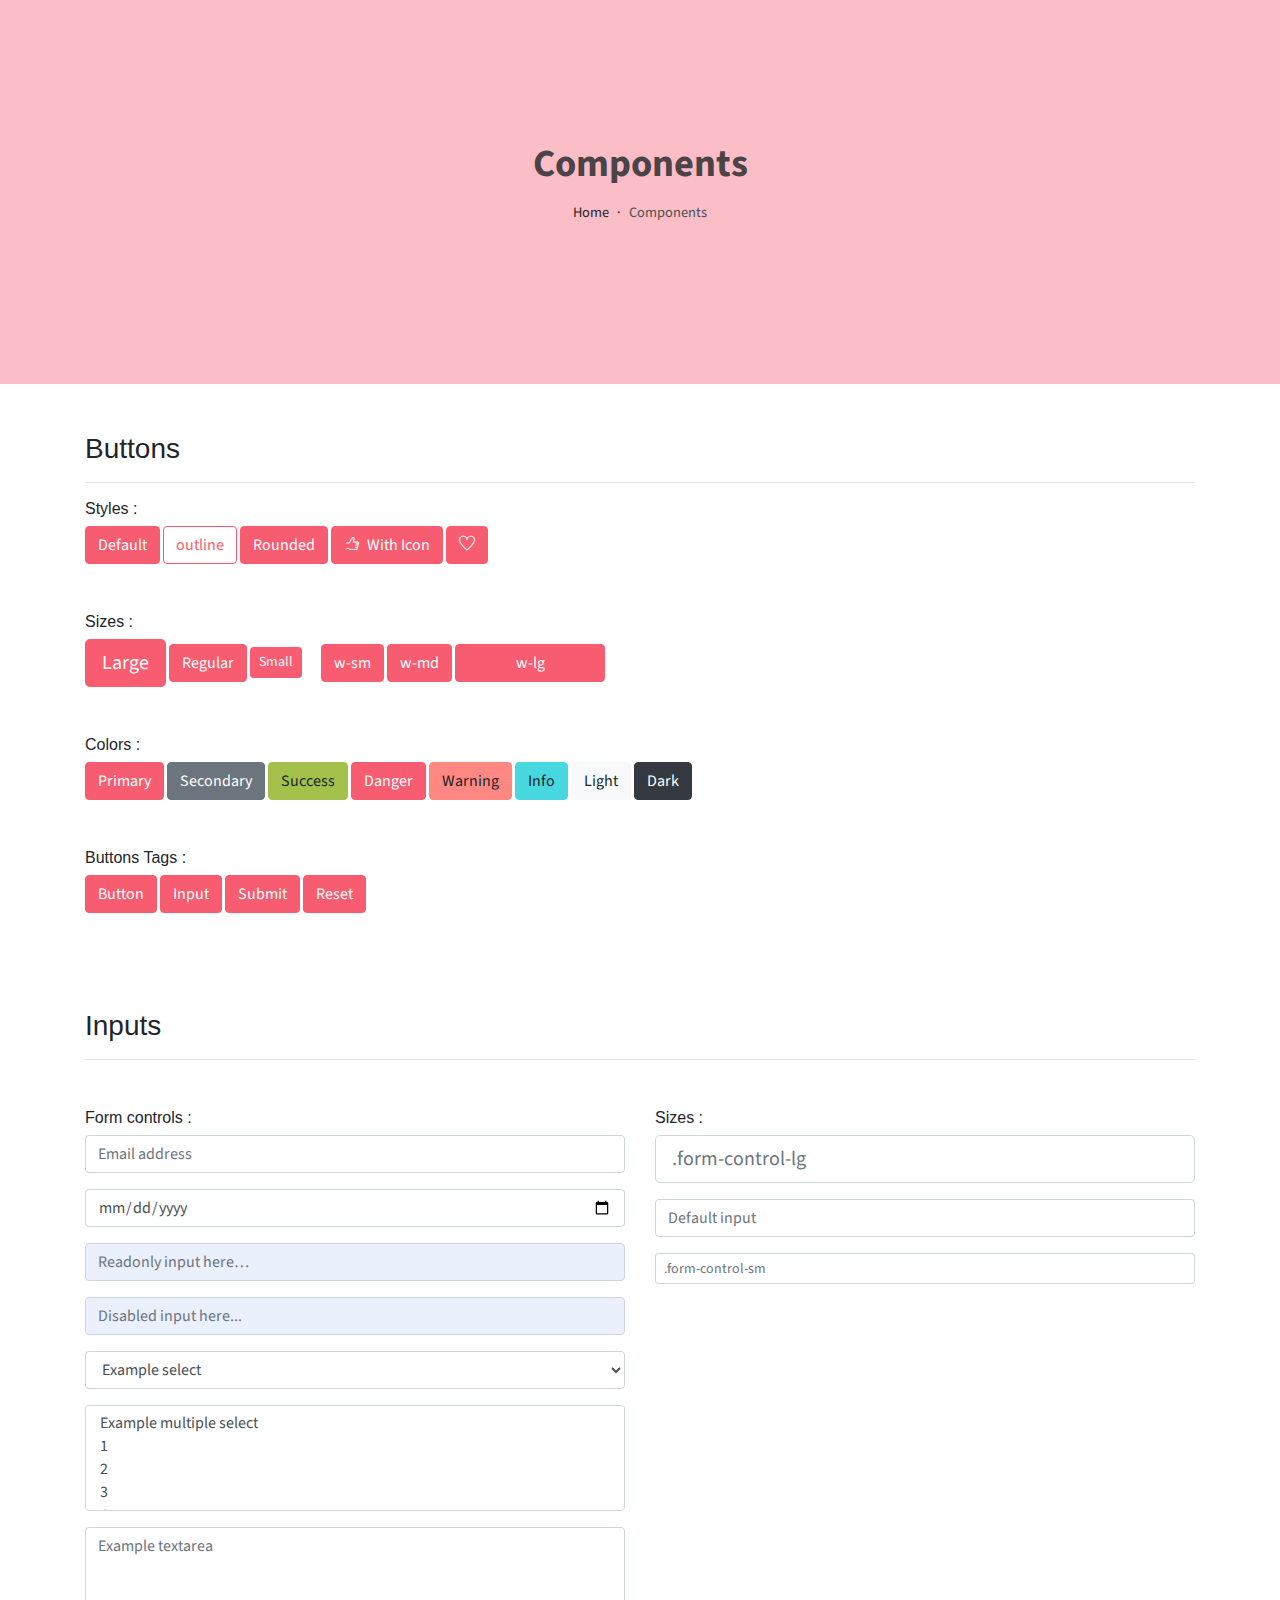
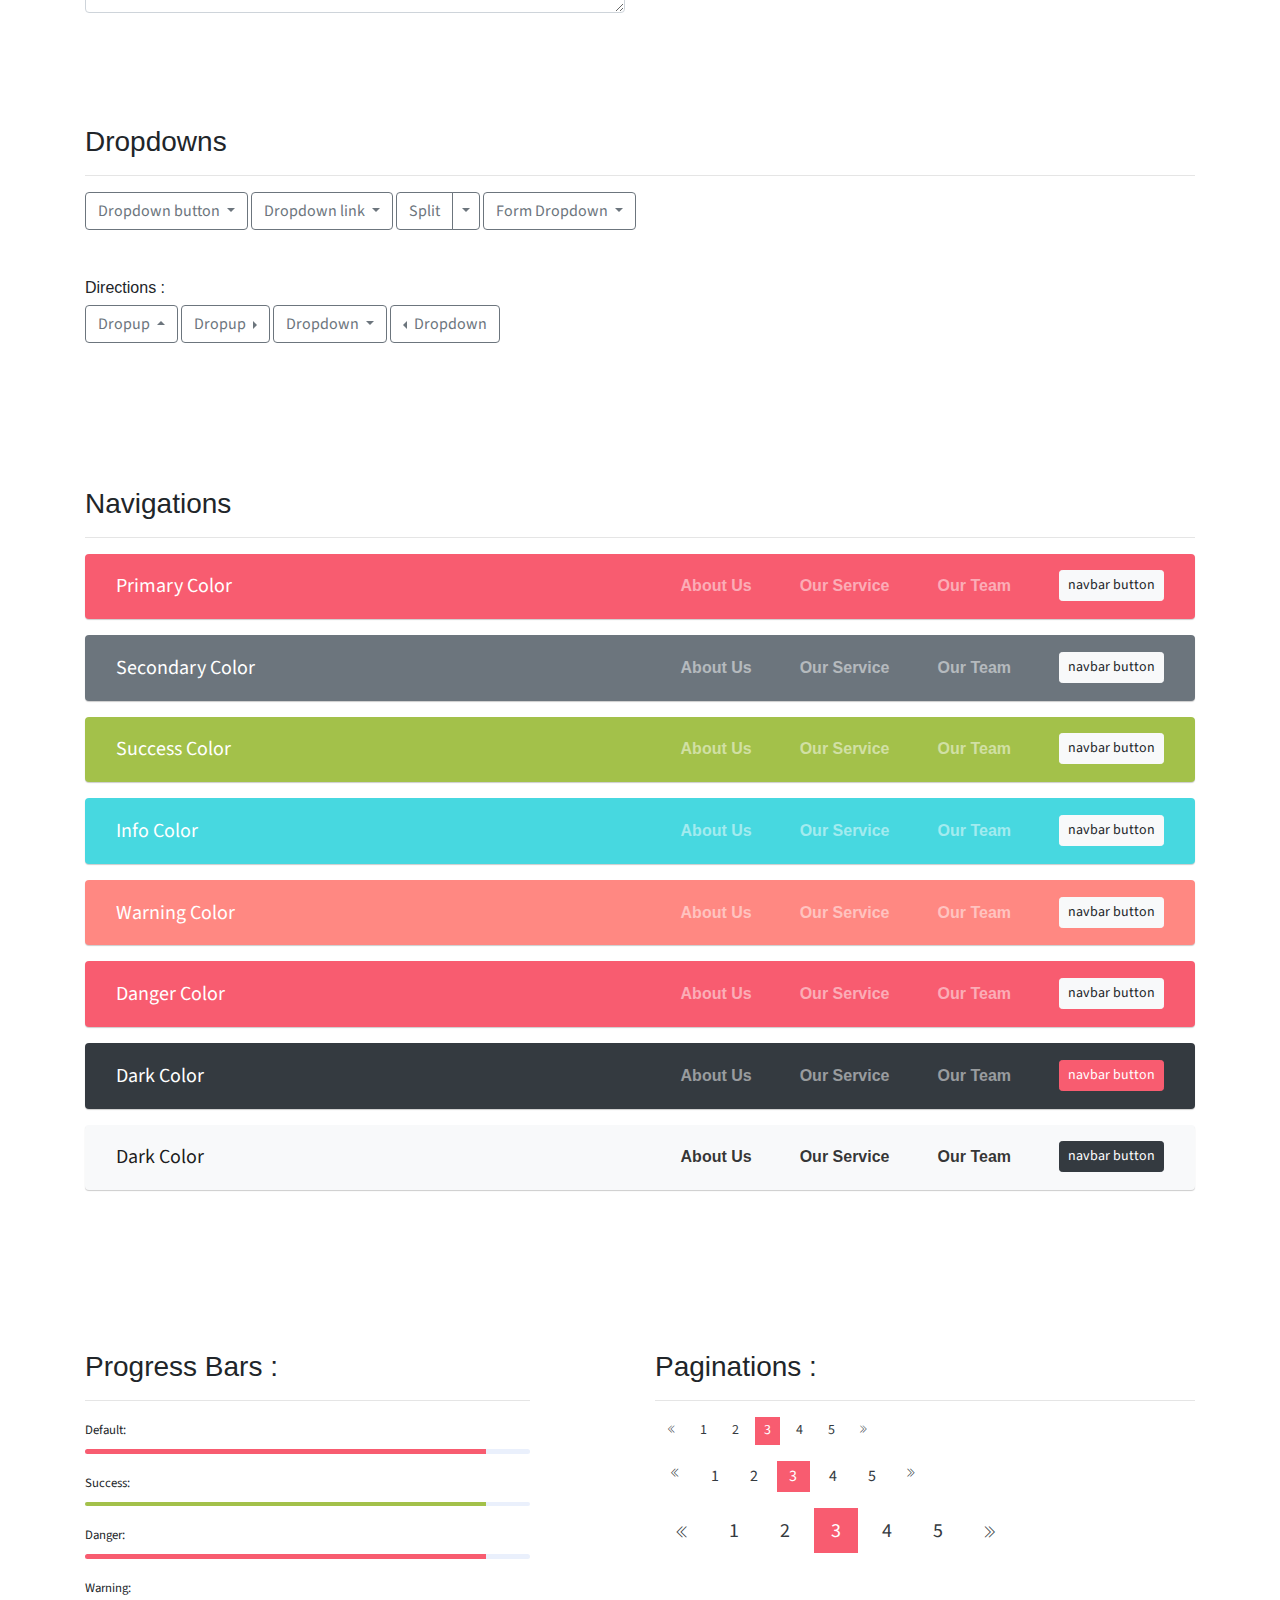
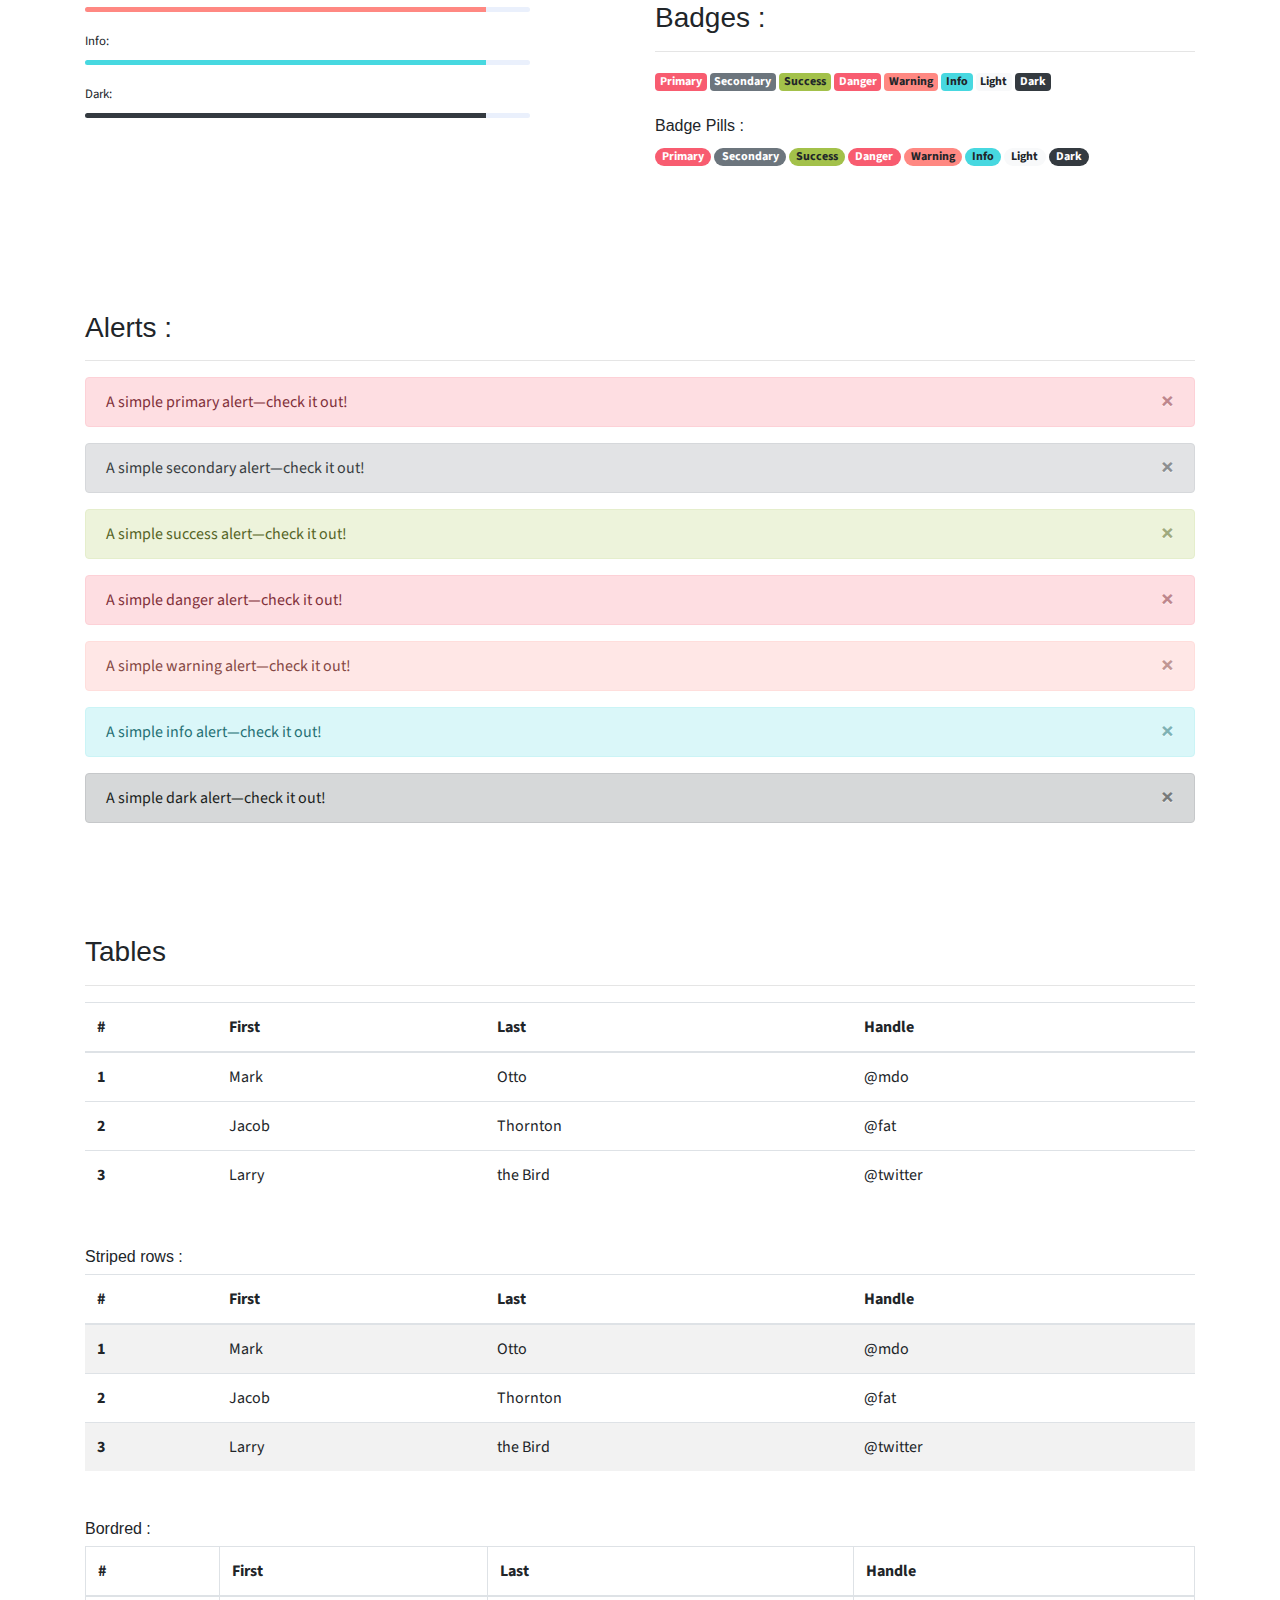
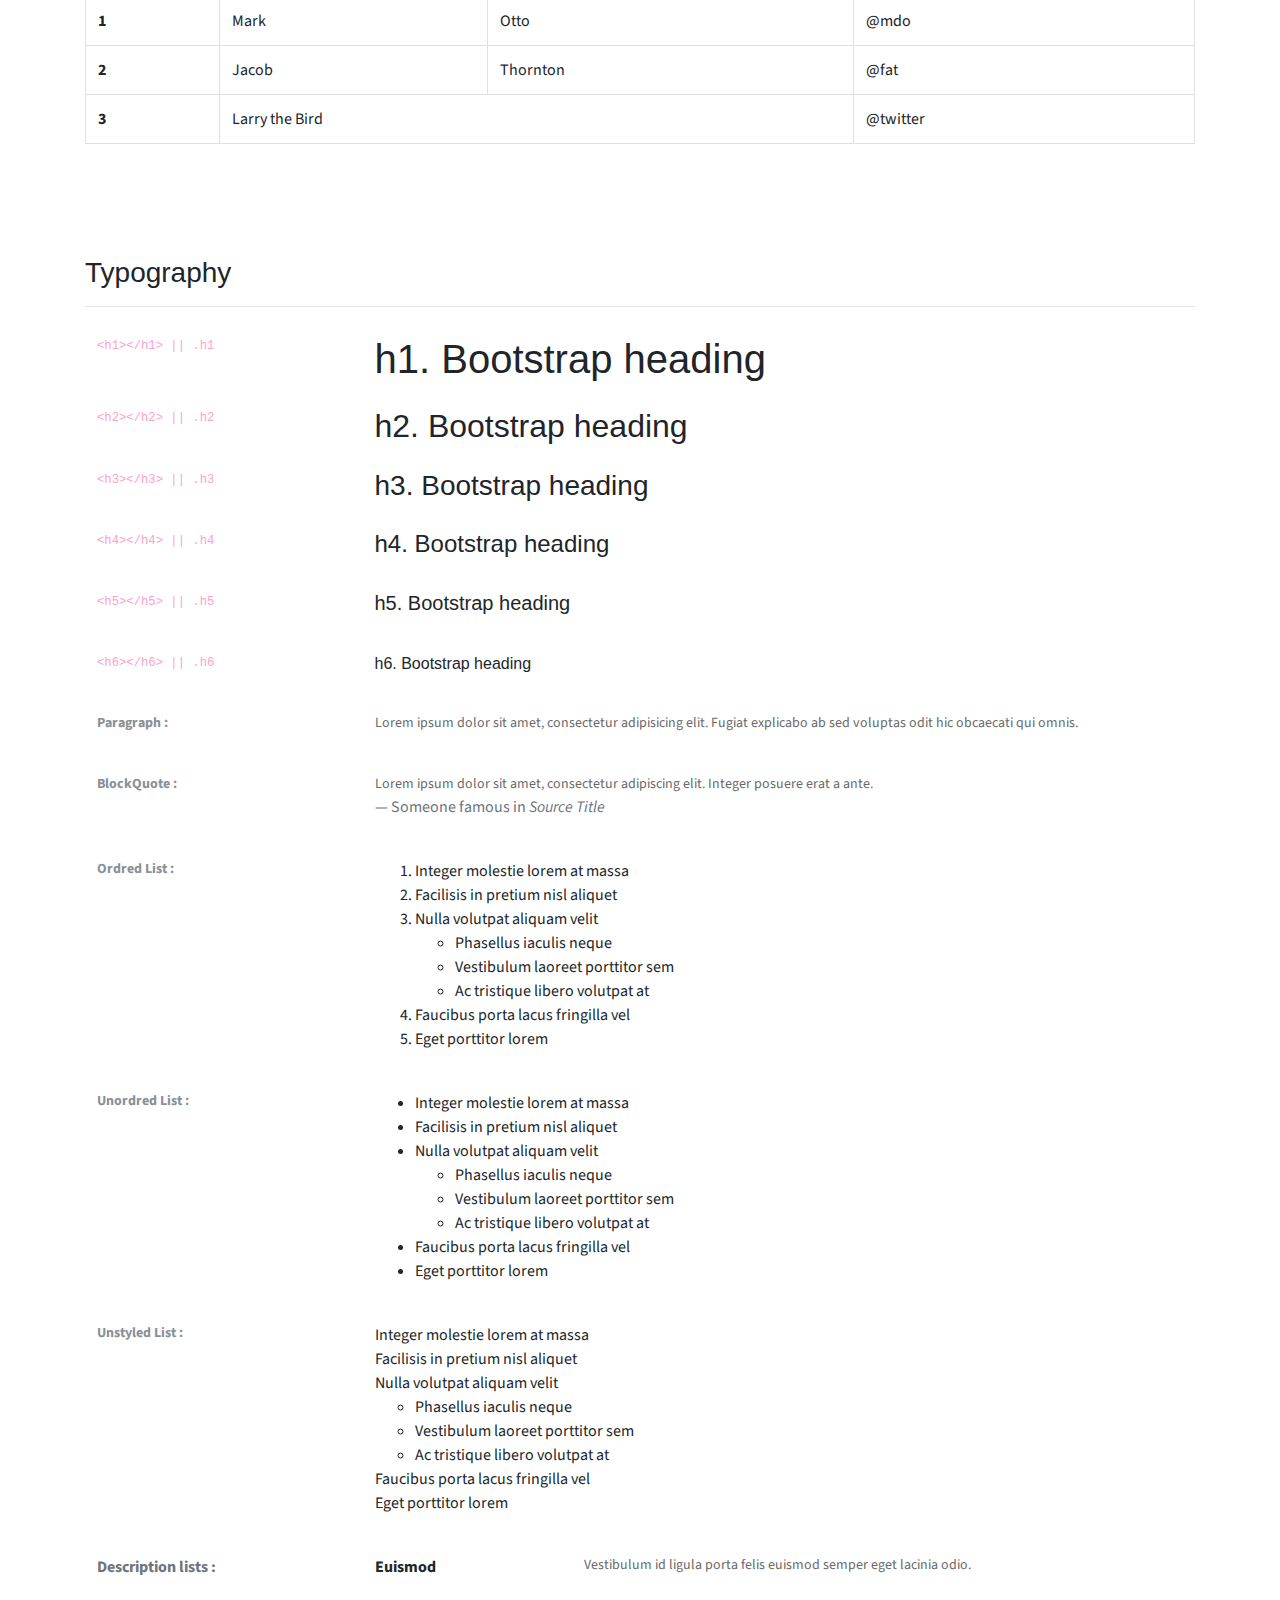
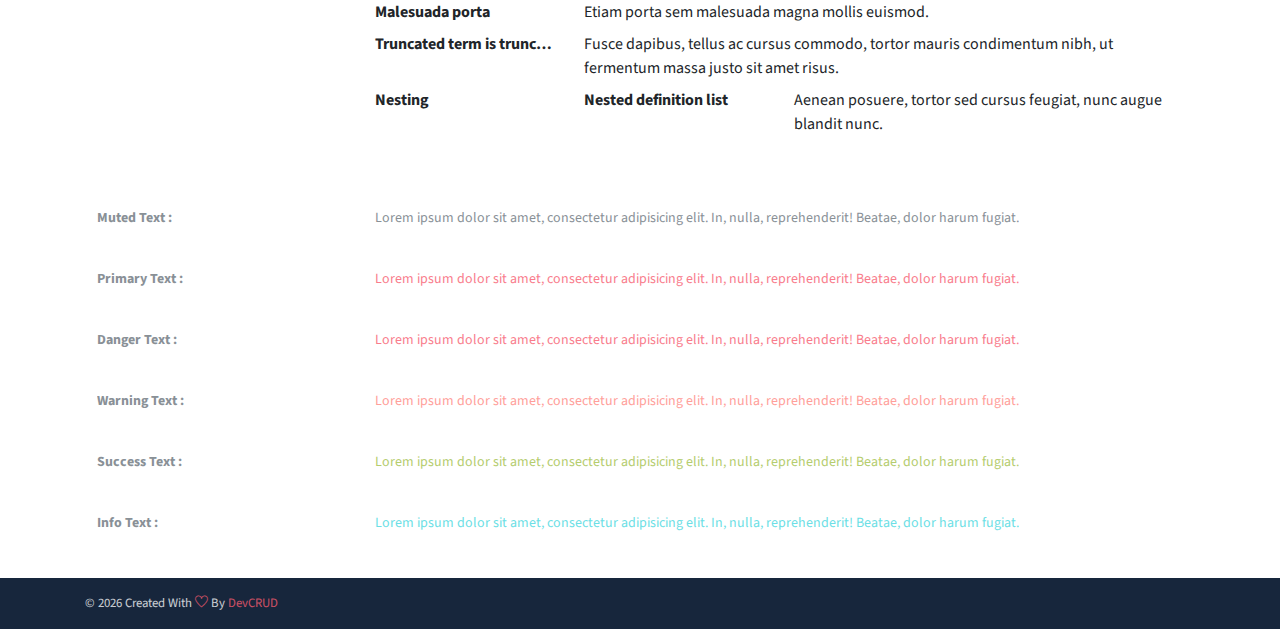
==== commit cb447d51: "Updated" ====
--- a/components.html
+++ b/components.html
@@ -3,13 +3,14 @@
 <head>
    <meta charset="utf-8">
    <meta name="viewport" content="width=device-width, initial-scale=1, shrink-to-fit=no">
-   <meta name="description" content="Start your development with Steller landing page.">
+   <meta name="description" content="Start your development with JohnDoe landing page.">
    <meta name="author" content="Devcrud">
-   <title>Steller | Components</title>
+   <title>Muhammad Ahsan</title>
+   <link rel="icon" href="assets/imgs/favicon.png" type="image/png">
    <!-- font icons -->
    <link rel="stylesheet" href="assets/vendors/themify-icons/css/themify-icons.css">
    <!-- Bootstrap + Steller  -->
-   <link rel="stylesheet" href="assets/css/steller.css">
+   <link rel="stylesheet" href="assets/css/johndoe.css">
 </head>
 <body>
 
@@ -402,7 +403,7 @@
                      <a class="nav-link" href="#team">Our Team</a>
                   </li>
                   <li class="nav-item">
-                     <a href="#book-table" class="ml-4 mt-1 btn btn-light btn-sm">navbar button</a>
+                     <a href="#book-table" class="ml-4 mt-1 btn btn-primary btn-sm">navbar button</a>
                   </li>
                </ul>                       
             </div>
@@ -444,27 +445,27 @@
             <hr>
             <small>Default: </small>
             <div class="progress mt-2 mb-3">
-               <div class="progress-bar" role="progressbar" style="width: 90%" aria-valuenow="25" aria-valuemin="0" aria-valuemax="100"><span>90%</span></div>
+               <div class="progress-bar" role="progressbar" style="width: 90%" aria-valuenow="25" aria-valuemin="0" aria-valuemax="100"></div>
             </div>
             <small>Success:</small>
             <div class="progress mt-2 mb-3">
-               <div class="progress-bar bg-success" role="progressbar" style="width: 90%" aria-valuenow="25" aria-valuemin="0" aria-valuemax="100"><span>90%</span></div>
+               <div class="progress-bar bg-success" role="progressbar" style="width: 90%" aria-valuenow="25" aria-valuemin="0" aria-valuemax="100"></div>
             </div>
             <small>Danger:</small>
             <div class="progress mt-2 mb-3">
-               <div class="progress-bar bg-danger" role="progressbar" style="width: 90%" aria-valuenow="25" aria-valuemin="0" aria-valuemax="100"><span>90%</span></div>
+               <div class="progress-bar bg-danger" role="progressbar" style="width: 90%" aria-valuenow="25" aria-valuemin="0" aria-valuemax="100"></div>
             </div>
             <small>Warning:</small>
             <div class="progress mt-2 mb-3">
-               <div class="progress-bar bg-warning" role="progressbar" style="width: 90%" aria-valuenow="25" aria-valuemin="0" aria-valuemax="100"><span>90%</span></div>
+               <div class="progress-bar bg-warning" role="progressbar" style="width: 90%" aria-valuenow="25" aria-valuemin="0" aria-valuemax="100"></div>
             </div>
             <small>Info:</small>
             <div class="progress mt-2 mb-3">
-               <div class="progress-bar bg-info" role="progressbar" style="width: 90%" aria-valuenow="25" aria-valuemin="0" aria-valuemax="100"><span>90%</span></div>
+               <div class="progress-bar bg-info" role="progressbar" style="width: 90%" aria-valuenow="25" aria-valuemin="0" aria-valuemax="100"></div>
             </div>
             <small>Dark:</small>
             <div class="progress mt-2 mb-3">
-               <div class="progress-bar bg-dark" role="progressbar" style="width: 90%" aria-valuenow="25" aria-valuemin="0" aria-valuemax="100"><span>90%</span></div>
+               <div class="progress-bar bg-dark" role="progressbar" style="width: 90%" aria-valuenow="25" aria-valuemin="0" aria-valuemax="100"></div>
             </div>
          </div>
          <div class="col-md-6">
@@ -741,6 +742,7 @@
                </td>
             </tr>
 
+            
             <tr>
                <td><p class="font-weight-bold text-muted">Ordred List :</p></td>
                <td>
@@ -874,31 +876,18 @@
    <!-- end of typography -->
 
    <!-- Page Footer -->
-    <footer class="page-footer">
+   <footer class="footer py-3">
         <div class="container">
-            <div class="row align-items-center">
-                <div class="col-sm-6">
-                    <p>Copyright <script>document.write(new Date().getFullYear())</script> &copy; <a href="http://www.devcrud.com" target="_blank">DevCRUD</a></p>
-                </div>
-                <div class="col-sm-6">
-                    <div class="socials">
-                        <a class="social-item" href="javascript:void(0)"><i class="ti-facebook"></i></a>
-                        <a class="social-item" href="javascript:void(0)"><i class="ti-google"></i></a>
-                        <a class="social-item" href="javascript:void(0)"><i class="ti-github"></i></a>
-                        <a class="social-item" href="javascript:void(0)"><i class="ti-twitter"></i></a>
-                    </div>
-                </div>
-            </div>
+            <p class="small mb-0 text-light">
+                &copy; <script>document.write(new Date().getFullYear())</script> Created With <i class="ti-heart text-danger"></i> By <a href="http://devcrud.com" target="_blank"><span class="text-danger" title="Bootstrap 4 Themes and Dashboards">DevCRUD</span></a> 
+            </p>
         </div>
-    </footer> 
-    <!-- End of page footer -->
+    </footer>
+   <!-- End of Page Footer -->  
    
    <!-- core  -->
-    <script src="assets/vendors/jquery/jquery-3.4.1.js"></script>
+   <script src="assets/vendors/jquery/jquery-3.4.1.js"></script>
    <script src="assets/vendors/bootstrap/bootstrap.bundle.js"></script>
-
-    <!-- steller js -->
-    <script src="assets/js/steller.js"></script>
 
 </body>
 </html>
--- a/assets/css/johndoe.css
+++ b/assets/css/johndoe.css
@@ -0,0 +1,11722 @@
+@charset "UTF-8";
+/*!
+=========================================================
+* JohnDoe Landing page
+=========================================================
+
+* Copyright: 2019 DevCRUD (https://devcrud.com)
+* Licensed: (https://devcrud.com/licenses)
+* Coded by www.devcrud.com
+
+=========================================================
+
+* The above copyright notice and this permission notice shall be included in all copies or substantial portions of the Software.
+*/
+@import url("https://fonts.googleapis.com/css?family=Source+Sans+Pro:200,200i,300,300i,400,400i,600,600i,700,700i,900,900i&display=swap");
+:root {
+  --blue: #79A9F5;
+  --indigo: #C45F90;
+  --purple: #A16AE8;
+  --pink: #FC8BC0;
+  --red: #F85C70;
+  --orange: #FF8882;
+  --yellow: #FAD02C;
+  --green: #A3C14A;
+  --teal: #20c997;
+  --cyan: #47D8E0;
+  --white: #fff;
+  --gray: #6c757d;
+  --gray-dark: #343a40;
+  --primary: #F85C70;
+  --secondary: #6c757d;
+  --success: #A3C14A;
+  --info: #47D8E0;
+  --warning: #FF8882;
+  --danger: #F85C70;
+  --light: #f8f9fa;
+  --dark: #343a40;
+  --breakpoint-xs: 0;
+  --breakpoint-sm: 576px;
+  --breakpoint-md: 768px;
+  --breakpoint-lg: 992px;
+  --breakpoint-xl: 1200px;
+  --font-family-sans-serif: "Source Sans Pro", sans-serif;
+  --font-family-monospace: SFMono-Regular, Menlo, Monaco, Consolas, "Liberation Mono", "Courier New", monospace;
+}
+
+*,
+*::before,
+*::after {
+  box-sizing: border-box;
+}
+
+html {
+  font-family: sans-serif;
+  line-height: 1.15;
+  -webkit-text-size-adjust: 100%;
+  -webkit-tap-highlight-color: rgba(0, 0, 0, 0);
+}
+
+article, aside, figcaption, figure, footer, header, hgroup, main, nav, section {
+  display: block;
+}
+
+body {
+  margin: 0;
+  font-family: "Source Sans Pro", sans-serif;
+  font-size: 1rem;
+  font-weight: 400;
+  line-height: 1.5;
+  color: #212529;
+  text-align: left;
+  background-color: #fff;
+}
+
+[tabindex="-1"]:focus {
+  outline: 0 !important;
+}
+
+hr {
+  box-sizing: content-box;
+  height: 0;
+  overflow: visible;
+}
+
+h1, h2, h3, h4, h5, h6 {
+  margin-top: 0;
+  margin-bottom: 0.5rem;
+}
+
+p {
+  margin-top: 0;
+  margin-bottom: 1rem;
+}
+
+abbr[title],
+abbr[data-original-title] {
+  text-decoration: underline;
+  -webkit-text-decoration: underline dotted;
+          text-decoration: underline dotted;
+  cursor: help;
+  border-bottom: 0;
+  -webkit-text-decoration-skip-ink: none;
+          text-decoration-skip-ink: none;
+}
+
+address {
+  margin-bottom: 1rem;
+  font-style: normal;
+  line-height: inherit;
+}
+
+ol,
+ul,
+dl {
+  margin-top: 0;
+  margin-bottom: 1rem;
+}
+
+ol ol,
+ul ul,
+ol ul,
+ul ol {
+  margin-bottom: 0;
+}
+
+dt {
+  font-weight: 700;
+}
+
+dd {
+  margin-bottom: .5rem;
+  margin-left: 0;
+}
+
+blockquote {
+  margin: 0 0 1rem;
+}
+
+b,
+strong {
+  font-weight: bolder;
+}
+
+small {
+  font-size: 80%;
+}
+
+sub,
+sup {
+  position: relative;
+  font-size: 75%;
+  line-height: 0;
+  vertical-align: baseline;
+}
+
+sub {
+  bottom: -.25em;
+}
+
+sup {
+  top: -.5em;
+}
+
+a {
+  color: #F85C70;
+  text-decoration: none;
+  background-color: transparent;
+}
+
+a:hover {
+  color: #f51330;
+  text-decoration: none;
+}
+
+a:not([href]):not([tabindex]) {
+  color: inherit;
+  text-decoration: none;
+}
+
+a:not([href]):not([tabindex]):hover, a:not([href]):not([tabindex]):focus {
+  color: inherit;
+  text-decoration: none;
+}
+
+a:not([href]):not([tabindex]):focus {
+  outline: 0;
+}
+
+pre,
+code,
+kbd,
+samp {
+  font-family: SFMono-Regular, Menlo, Monaco, Consolas, "Liberation Mono", "Courier New", monospace;
+  font-size: 1em;
+}
+
+pre {
+  margin-top: 0;
+  margin-bottom: 1rem;
+  overflow: auto;
+}
+
+figure {
+  margin: 0 0 1rem;
+}
+
+img {
+  vertical-align: middle;
+  border-style: none;
+}
+
+svg {
+  overflow: hidden;
+  vertical-align: middle;
+}
+
+table {
+  border-collapse: collapse;
+}
+
+caption {
+  padding-top: 0.75rem;
+  padding-bottom: 0.75rem;
+  color: #6c757d;
+  text-align: left;
+  caption-side: bottom;
+}
+
+th {
+  text-align: inherit;
+}
+
+label {
+  display: inline-block;
+  margin-bottom: 0.5rem;
+}
+
+button {
+  border-radius: 0;
+}
+
+button:focus {
+  outline: 1px dotted;
+  outline: 5px auto -webkit-focus-ring-color;
+}
+
+input,
+button,
+select,
+optgroup,
+textarea {
+  margin: 0;
+  font-family: inherit;
+  font-size: inherit;
+  line-height: inherit;
+}
+
+button,
+input {
+  overflow: visible;
+}
+
+button,
+select {
+  text-transform: none;
+}
+
+select {
+  word-wrap: normal;
+}
+
+button,
+[type="button"],
+[type="reset"],
+[type="submit"] {
+  -webkit-appearance: button;
+}
+
+button:not(:disabled),
+[type="button"]:not(:disabled),
+[type="reset"]:not(:disabled),
+[type="submit"]:not(:disabled) {
+  cursor: pointer;
+}
+
+button::-moz-focus-inner,
+[type="button"]::-moz-focus-inner,
+[type="reset"]::-moz-focus-inner,
+[type="submit"]::-moz-focus-inner {
+  padding: 0;
+  border-style: none;
+}
+
+input[type="radio"],
+input[type="checkbox"] {
+  box-sizing: border-box;
+  padding: 0;
+}
+
+input[type="date"],
+input[type="time"],
+input[type="datetime-local"],
+input[type="month"] {
+  -webkit-appearance: listbox;
+}
+
+textarea {
+  overflow: auto;
+  resize: vertical;
+}
+
+fieldset {
+  min-width: 0;
+  padding: 0;
+  margin: 0;
+  border: 0;
+}
+
+legend {
+  display: block;
+  width: 100%;
+  max-width: 100%;
+  padding: 0;
+  margin-bottom: .5rem;
+  font-size: 1.5rem;
+  line-height: inherit;
+  color: inherit;
+  white-space: normal;
+}
+
+progress {
+  vertical-align: baseline;
+}
+
+[type="number"]::-webkit-inner-spin-button,
+[type="number"]::-webkit-outer-spin-button {
+  height: auto;
+}
+
+[type="search"] {
+  outline-offset: -2px;
+  -webkit-appearance: none;
+}
+
+[type="search"]::-webkit-search-decoration {
+  -webkit-appearance: none;
+}
+
+::-webkit-file-upload-button {
+  font: inherit;
+  -webkit-appearance: button;
+}
+
+output {
+  display: inline-block;
+}
+
+summary {
+  display: list-item;
+  cursor: pointer;
+}
+
+template {
+  display: none;
+}
+
+[hidden] {
+  display: none !important;
+}
+
+h1, h2, h3, h4, h5, h6,
+.h1, .h2, .h3, .h4, .h5, .h6 {
+  margin-bottom: 0.5rem;
+  font-family: "Dosis", sans-serif;
+  font-weight: 500;
+  line-height: 1.2;
+}
+
+h1, .h1 {
+  font-size: 2.5rem;
+}
+
+h2, .h2 {
+  font-size: 2rem;
+}
+
+h3, .h3 {
+  font-size: 1.75rem;
+}
+
+h4, .h4 {
+  font-size: 1.5rem;
+}
+
+h5, .h5 {
+  font-size: 1.25rem;
+}
+
+h6, .h6 {
+  font-size: 1rem;
+}
+
+.lead {
+  font-size: 1.25rem;
+  font-weight: 300;
+}
+
+.display-1 {
+  font-size: 6rem;
+  font-weight: 300;
+  line-height: 1.2;
+}
+
+.display-2 {
+  font-size: 5.5rem;
+  font-weight: 300;
+  line-height: 1.2;
+}
+
+.display-3 {
+  font-size: 4.5rem;
+  font-weight: 300;
+  line-height: 1.2;
+}
+
+.display-4 {
+  font-size: 3.5rem;
+  font-weight: 300;
+  line-height: 1.2;
+}
+
+hr {
+  margin-top: 1rem;
+  margin-bottom: 1rem;
+  border: 0;
+  border-top: 1px solid rgba(0, 0, 0, 0.1);
+}
+
+small,
+.small {
+  font-size: 80%;
+  font-weight: 400;
+}
+
+mark,
+.mark {
+  padding: 0.2em;
+  background-color: #fcf8e3;
+}
+
+.list-unstyled {
+  padding-left: 0;
+  list-style: none;
+}
+
+.list-inline {
+  padding-left: 0;
+  list-style: none;
+}
+
+.list-inline-item {
+  display: inline-block;
+}
+
+.list-inline-item:not(:last-child) {
+  margin-right: 0.5rem;
+}
+
+.initialism {
+  font-size: 90%;
+  text-transform: uppercase;
+}
+
+.blockquote {
+  margin-bottom: 1rem;
+  font-size: 1.25rem;
+}
+
+.blockquote-footer {
+  display: block;
+  font-size: 80%;
+  color: #6c757d;
+}
+
+.blockquote-footer::before {
+  content: "\2014\00A0";
+}
+
+.img-fluid {
+  max-width: 100%;
+  height: auto;
+}
+
+.img-thumbnail {
+  padding: 0.25rem;
+  background-color: #fff;
+  border: 1px solid #dee2e6;
+  border-radius: 0.25rem;
+  max-width: 100%;
+  height: auto;
+}
+
+.figure {
+  display: inline-block;
+}
+
+.figure-img {
+  margin-bottom: 0.5rem;
+  line-height: 1;
+}
+
+.figure-caption {
+  font-size: 90%;
+  color: #6c757d;
+}
+
+code {
+  font-size: 87.5%;
+  color: #FC8BC0;
+  word-break: break-word;
+}
+
+a > code {
+  color: inherit;
+}
+
+kbd {
+  padding: 0.2rem 0.4rem;
+  font-size: 87.5%;
+  color: #fff;
+  background-color: #212529;
+  border-radius: 0.2rem;
+}
+
+kbd kbd {
+  padding: 0;
+  font-size: 100%;
+  font-weight: 700;
+}
+
+pre {
+  display: block;
+  font-size: 87.5%;
+  color: #212529;
+}
+
+pre code {
+  font-size: inherit;
+  color: inherit;
+  word-break: normal;
+}
+
+.pre-scrollable {
+  max-height: 340px;
+  overflow-y: scroll;
+}
+
+.container {
+  width: 100%;
+  padding-right: 15px;
+  padding-left: 15px;
+  margin-right: auto;
+  margin-left: auto;
+}
+
+@media (min-width: 576px) {
+  .container {
+    max-width: 540px;
+  }
+}
+
+@media (min-width: 768px) {
+  .container {
+    max-width: 720px;
+  }
+}
+
+@media (min-width: 992px) {
+  .container {
+    max-width: 960px;
+  }
+}
+
+@media (min-width: 1200px) {
+  .container {
+    max-width: 1140px;
+  }
+}
+
+.container-fluid {
+  width: 100%;
+  padding-right: 15px;
+  padding-left: 15px;
+  margin-right: auto;
+  margin-left: auto;
+}
+
+.row {
+  display: -webkit-box;
+  display: -webkit-flex;
+  display: -ms-flexbox;
+  display: flex;
+  -webkit-flex-wrap: wrap;
+      -ms-flex-wrap: wrap;
+          flex-wrap: wrap;
+  margin-right: -15px;
+  margin-left: -15px;
+}
+
+.no-gutters {
+  margin-right: 0;
+  margin-left: 0;
+}
+
+.no-gutters > .col,
+.no-gutters > [class*="col-"] {
+  padding-right: 0;
+  padding-left: 0;
+}
+
+.col-1, .col-2, .col-3, .col-4, .col-5, .col-6, .col-7, .col-8, .col-9, .col-10, .col-11, .col-12, .col,
+.col-auto, .col-sm-1, .col-sm-2, .col-sm-3, .col-sm-4, .col-sm-5, .col-sm-6, .col-sm-7, .col-sm-8, .col-sm-9, .col-sm-10, .col-sm-11, .col-sm-12, .col-sm,
+.col-sm-auto, .col-md-1, .col-md-2, .col-md-3, .col-md-4, .col-md-5, .col-md-6, .col-md-7, .col-md-8, .col-md-9, .col-md-10, .col-md-11, .col-md-12, .col-md,
+.col-md-auto, .col-lg-1, .col-lg-2, .col-lg-3, .col-lg-4, .col-lg-5, .col-lg-6, .col-lg-7, .col-lg-8, .col-lg-9, .col-lg-10, .col-lg-11, .col-lg-12, .col-lg,
+.col-lg-auto, .col-xl-1, .col-xl-2, .col-xl-3, .col-xl-4, .col-xl-5, .col-xl-6, .col-xl-7, .col-xl-8, .col-xl-9, .col-xl-10, .col-xl-11, .col-xl-12, .col-xl,
+.col-xl-auto {
+  position: relative;
+  width: 100%;
+  padding-right: 15px;
+  padding-left: 15px;
+}
+
+.col {
+  -webkit-flex-basis: 0;
+      -ms-flex-preferred-size: 0;
+          flex-basis: 0;
+  -webkit-box-flex: 1;
+  -webkit-flex-grow: 1;
+      -ms-flex-positive: 1;
+          flex-grow: 1;
+  max-width: 100%;
+}
+
+.col-auto {
+  -webkit-box-flex: 0;
+  -webkit-flex: 0 0 auto;
+      -ms-flex: 0 0 auto;
+          flex: 0 0 auto;
+  width: auto;
+  max-width: 100%;
+}
+
+.col-1 {
+  -webkit-box-flex: 0;
+  -webkit-flex: 0 0 8.33333%;
+      -ms-flex: 0 0 8.33333%;
+          flex: 0 0 8.33333%;
+  max-width: 8.33333%;
+}
+
+.col-2 {
+  -webkit-box-flex: 0;
+  -webkit-flex: 0 0 16.66667%;
+      -ms-flex: 0 0 16.66667%;
+          flex: 0 0 16.66667%;
+  max-width: 16.66667%;
+}
+
+.col-3 {
+  -webkit-box-flex: 0;
+  -webkit-flex: 0 0 25%;
+      -ms-flex: 0 0 25%;
+          flex: 0 0 25%;
+  max-width: 25%;
+}
+
+.col-4 {
+  -webkit-box-flex: 0;
+  -webkit-flex: 0 0 33.33333%;
+      -ms-flex: 0 0 33.33333%;
+          flex: 0 0 33.33333%;
+  max-width: 33.33333%;
+}
+
+.col-5 {
+  -webkit-box-flex: 0;
+  -webkit-flex: 0 0 41.66667%;
+      -ms-flex: 0 0 41.66667%;
+          flex: 0 0 41.66667%;
+  max-width: 41.66667%;
+}
+
+.col-6 {
+  -webkit-box-flex: 0;
+  -webkit-flex: 0 0 50%;
+      -ms-flex: 0 0 50%;
+          flex: 0 0 50%;
+  max-width: 50%;
+}
+
+.col-7 {
+  -webkit-box-flex: 0;
+  -webkit-flex: 0 0 58.33333%;
+      -ms-flex: 0 0 58.33333%;
+          flex: 0 0 58.33333%;
+  max-width: 58.33333%;
+}
+
+.col-8 {
+  -webkit-box-flex: 0;
+  -webkit-flex: 0 0 66.66667%;
+      -ms-flex: 0 0 66.66667%;
+          flex: 0 0 66.66667%;
+  max-width: 66.66667%;
+}
+
+.col-9 {
+  -webkit-box-flex: 0;
+  -webkit-flex: 0 0 75%;
+      -ms-flex: 0 0 75%;
+          flex: 0 0 75%;
+  max-width: 75%;
+}
+
+.col-10 {
+  -webkit-box-flex: 0;
+  -webkit-flex: 0 0 83.33333%;
+      -ms-flex: 0 0 83.33333%;
+          flex: 0 0 83.33333%;
+  max-width: 83.33333%;
+}
+
+.col-11 {
+  -webkit-box-flex: 0;
+  -webkit-flex: 0 0 91.66667%;
+      -ms-flex: 0 0 91.66667%;
+          flex: 0 0 91.66667%;
+  max-width: 91.66667%;
+}
+
+.col-12 {
+  -webkit-box-flex: 0;
+  -webkit-flex: 0 0 100%;
+      -ms-flex: 0 0 100%;
+          flex: 0 0 100%;
+  max-width: 100%;
+}
+
+.order-first {
+  -webkit-box-ordinal-group: 0;
+  -webkit-order: -1;
+      -ms-flex-order: -1;
+          order: -1;
+}
+
+.order-last {
+  -webkit-box-ordinal-group: 14;
+  -webkit-order: 13;
+      -ms-flex-order: 13;
+          order: 13;
+}
+
+.order-0 {
+  -webkit-box-ordinal-group: 1;
+  -webkit-order: 0;
+      -ms-flex-order: 0;
+          order: 0;
+}
+
+.order-1 {
+  -webkit-box-ordinal-group: 2;
+  -webkit-order: 1;
+      -ms-flex-order: 1;
+          order: 1;
+}
+
+.order-2 {
+  -webkit-box-ordinal-group: 3;
+  -webkit-order: 2;
+      -ms-flex-order: 2;
+          order: 2;
+}
+
+.order-3 {
+  -webkit-box-ordinal-group: 4;
+  -webkit-order: 3;
+      -ms-flex-order: 3;
+          order: 3;
+}
+
+.order-4 {
+  -webkit-box-ordinal-group: 5;
+  -webkit-order: 4;
+      -ms-flex-order: 4;
+          order: 4;
+}
+
+.order-5 {
+  -webkit-box-ordinal-group: 6;
+  -webkit-order: 5;
+      -ms-flex-order: 5;
+          order: 5;
+}
+
+.order-6 {
+  -webkit-box-ordinal-group: 7;
+  -webkit-order: 6;
+      -ms-flex-order: 6;
+          order: 6;
+}
+
+.order-7 {
+  -webkit-box-ordinal-group: 8;
+  -webkit-order: 7;
+      -ms-flex-order: 7;
+          order: 7;
+}
+
+.order-8 {
+  -webkit-box-ordinal-group: 9;
+  -webkit-order: 8;
+      -ms-flex-order: 8;
+          order: 8;
+}
+
+.order-9 {
+  -webkit-box-ordinal-group: 10;
+  -webkit-order: 9;
+      -ms-flex-order: 9;
+          order: 9;
+}
+
+.order-10 {
+  -webkit-box-ordinal-group: 11;
+  -webkit-order: 10;
+      -ms-flex-order: 10;
+          order: 10;
+}
+
+.order-11 {
+  -webkit-box-ordinal-group: 12;
+  -webkit-order: 11;
+      -ms-flex-order: 11;
+          order: 11;
+}
+
+.order-12 {
+  -webkit-box-ordinal-group: 13;
+  -webkit-order: 12;
+      -ms-flex-order: 12;
+          order: 12;
+}
+
+.offset-1 {
+  margin-left: 8.33333%;
+}
+
+.offset-2 {
+  margin-left: 16.66667%;
+}
+
+.offset-3 {
+  margin-left: 25%;
+}
+
+.offset-4 {
+  margin-left: 33.33333%;
+}
+
+.offset-5 {
+  margin-left: 41.66667%;
+}
+
+.offset-6 {
+  margin-left: 50%;
+}
+
+.offset-7 {
+  margin-left: 58.33333%;
+}
+
+.offset-8 {
+  margin-left: 66.66667%;
+}
+
+.offset-9 {
+  margin-left: 75%;
+}
+
+.offset-10 {
+  margin-left: 83.33333%;
+}
+
+.offset-11 {
+  margin-left: 91.66667%;
+}
+
+@media (min-width: 576px) {
+  .col-sm {
+    -webkit-flex-basis: 0;
+        -ms-flex-preferred-size: 0;
+            flex-basis: 0;
+    -webkit-box-flex: 1;
+    -webkit-flex-grow: 1;
+        -ms-flex-positive: 1;
+            flex-grow: 1;
+    max-width: 100%;
+  }
+  .col-sm-auto {
+    -webkit-box-flex: 0;
+    -webkit-flex: 0 0 auto;
+        -ms-flex: 0 0 auto;
+            flex: 0 0 auto;
+    width: auto;
+    max-width: 100%;
+  }
+  .col-sm-1 {
+    -webkit-box-flex: 0;
+    -webkit-flex: 0 0 8.33333%;
+        -ms-flex: 0 0 8.33333%;
+            flex: 0 0 8.33333%;
+    max-width: 8.33333%;
+  }
+  .col-sm-2 {
+    -webkit-box-flex: 0;
+    -webkit-flex: 0 0 16.66667%;
+        -ms-flex: 0 0 16.66667%;
+            flex: 0 0 16.66667%;
+    max-width: 16.66667%;
+  }
+  .col-sm-3 {
+    -webkit-box-flex: 0;
+    -webkit-flex: 0 0 25%;
+        -ms-flex: 0 0 25%;
+            flex: 0 0 25%;
+    max-width: 25%;
+  }
+  .col-sm-4 {
+    -webkit-box-flex: 0;
+    -webkit-flex: 0 0 33.33333%;
+        -ms-flex: 0 0 33.33333%;
+            flex: 0 0 33.33333%;
+    max-width: 33.33333%;
+  }
+  .col-sm-5 {
+    -webkit-box-flex: 0;
+    -webkit-flex: 0 0 41.66667%;
+        -ms-flex: 0 0 41.66667%;
+            flex: 0 0 41.66667%;
+    max-width: 41.66667%;
+  }
+  .col-sm-6 {
+    -webkit-box-flex: 0;
+    -webkit-flex: 0 0 50%;
+        -ms-flex: 0 0 50%;
+            flex: 0 0 50%;
+    max-width: 50%;
+  }
+  .col-sm-7 {
+    -webkit-box-flex: 0;
+    -webkit-flex: 0 0 58.33333%;
+        -ms-flex: 0 0 58.33333%;
+            flex: 0 0 58.33333%;
+    max-width: 58.33333%;
+  }
+  .col-sm-8 {
+    -webkit-box-flex: 0;
+    -webkit-flex: 0 0 66.66667%;
+        -ms-flex: 0 0 66.66667%;
+            flex: 0 0 66.66667%;
+    max-width: 66.66667%;
+  }
+  .col-sm-9 {
+    -webkit-box-flex: 0;
+    -webkit-flex: 0 0 75%;
+        -ms-flex: 0 0 75%;
+            flex: 0 0 75%;
+    max-width: 75%;
+  }
+  .col-sm-10 {
+    -webkit-box-flex: 0;
+    -webkit-flex: 0 0 83.33333%;
+        -ms-flex: 0 0 83.33333%;
+            flex: 0 0 83.33333%;
+    max-width: 83.33333%;
+  }
+  .col-sm-11 {
+    -webkit-box-flex: 0;
+    -webkit-flex: 0 0 91.66667%;
+        -ms-flex: 0 0 91.66667%;
+            flex: 0 0 91.66667%;
+    max-width: 91.66667%;
+  }
+  .col-sm-12 {
+    -webkit-box-flex: 0;
+    -webkit-flex: 0 0 100%;
+        -ms-flex: 0 0 100%;
+            flex: 0 0 100%;
+    max-width: 100%;
+  }
+  .order-sm-first {
+    -webkit-box-ordinal-group: 0;
+    -webkit-order: -1;
+        -ms-flex-order: -1;
+            order: -1;
+  }
+  .order-sm-last {
+    -webkit-box-ordinal-group: 14;
+    -webkit-order: 13;
+        -ms-flex-order: 13;
+            order: 13;
+  }
+  .order-sm-0 {
+    -webkit-box-ordinal-group: 1;
+    -webkit-order: 0;
+        -ms-flex-order: 0;
+            order: 0;
+  }
+  .order-sm-1 {
+    -webkit-box-ordinal-group: 2;
+    -webkit-order: 1;
+        -ms-flex-order: 1;
+            order: 1;
+  }
+  .order-sm-2 {
+    -webkit-box-ordinal-group: 3;
+    -webkit-order: 2;
+        -ms-flex-order: 2;
+            order: 2;
+  }
+  .order-sm-3 {
+    -webkit-box-ordinal-group: 4;
+    -webkit-order: 3;
+        -ms-flex-order: 3;
+            order: 3;
+  }
+  .order-sm-4 {
+    -webkit-box-ordinal-group: 5;
+    -webkit-order: 4;
+        -ms-flex-order: 4;
+            order: 4;
+  }
+  .order-sm-5 {
+    -webkit-box-ordinal-group: 6;
+    -webkit-order: 5;
+        -ms-flex-order: 5;
+            order: 5;
+  }
+  .order-sm-6 {
+    -webkit-box-ordinal-group: 7;
+    -webkit-order: 6;
+        -ms-flex-order: 6;
+            order: 6;
+  }
+  .order-sm-7 {
+    -webkit-box-ordinal-group: 8;
+    -webkit-order: 7;
+        -ms-flex-order: 7;
+            order: 7;
+  }
+  .order-sm-8 {
+    -webkit-box-ordinal-group: 9;
+    -webkit-order: 8;
+        -ms-flex-order: 8;
+            order: 8;
+  }
+  .order-sm-9 {
+    -webkit-box-ordinal-group: 10;
+    -webkit-order: 9;
+        -ms-flex-order: 9;
+            order: 9;
+  }
+  .order-sm-10 {
+    -webkit-box-ordinal-group: 11;
+    -webkit-order: 10;
+        -ms-flex-order: 10;
+            order: 10;
+  }
+  .order-sm-11 {
+    -webkit-box-ordinal-group: 12;
+    -webkit-order: 11;
+        -ms-flex-order: 11;
+            order: 11;
+  }
+  .order-sm-12 {
+    -webkit-box-ordinal-group: 13;
+    -webkit-order: 12;
+        -ms-flex-order: 12;
+            order: 12;
+  }
+  .offset-sm-0 {
+    margin-left: 0;
+  }
+  .offset-sm-1 {
+    margin-left: 8.33333%;
+  }
+  .offset-sm-2 {
+    margin-left: 16.66667%;
+  }
+  .offset-sm-3 {
+    margin-left: 25%;
+  }
+  .offset-sm-4 {
+    margin-left: 33.33333%;
+  }
+  .offset-sm-5 {
+    margin-left: 41.66667%;
+  }
+  .offset-sm-6 {
+    margin-left: 50%;
+  }
+  .offset-sm-7 {
+    margin-left: 58.33333%;
+  }
+  .offset-sm-8 {
+    margin-left: 66.66667%;
+  }
+  .offset-sm-9 {
+    margin-left: 75%;
+  }
+  .offset-sm-10 {
+    margin-left: 83.33333%;
+  }
+  .offset-sm-11 {
+    margin-left: 91.66667%;
+  }
+}
+
+@media (min-width: 768px) {
+  .col-md {
+    -webkit-flex-basis: 0;
+        -ms-flex-preferred-size: 0;
+            flex-basis: 0;
+    -webkit-box-flex: 1;
+    -webkit-flex-grow: 1;
+        -ms-flex-positive: 1;
+            flex-grow: 1;
+    max-width: 100%;
+  }
+  .col-md-auto {
+    -webkit-box-flex: 0;
+    -webkit-flex: 0 0 auto;
+        -ms-flex: 0 0 auto;
+            flex: 0 0 auto;
+    width: auto;
+    max-width: 100%;
+  }
+  .col-md-1 {
+    -webkit-box-flex: 0;
+    -webkit-flex: 0 0 8.33333%;
+        -ms-flex: 0 0 8.33333%;
+            flex: 0 0 8.33333%;
+    max-width: 8.33333%;
+  }
+  .col-md-2 {
+    -webkit-box-flex: 0;
+    -webkit-flex: 0 0 16.66667%;
+        -ms-flex: 0 0 16.66667%;
+            flex: 0 0 16.66667%;
+    max-width: 16.66667%;
+  }
+  .col-md-3 {
+    -webkit-box-flex: 0;
+    -webkit-flex: 0 0 25%;
+        -ms-flex: 0 0 25%;
+            flex: 0 0 25%;
+    max-width: 25%;
+  }
+  .col-md-4 {
+    -webkit-box-flex: 0;
+    -webkit-flex: 0 0 33.33333%;
+        -ms-flex: 0 0 33.33333%;
+            flex: 0 0 33.33333%;
+    max-width: 33.33333%;
+  }
+  .col-md-5 {
+    -webkit-box-flex: 0;
+    -webkit-flex: 0 0 41.66667%;
+        -ms-flex: 0 0 41.66667%;
+            flex: 0 0 41.66667%;
+    max-width: 41.66667%;
+  }
+  .col-md-6 {
+    -webkit-box-flex: 0;
+    -webkit-flex: 0 0 50%;
+        -ms-flex: 0 0 50%;
+            flex: 0 0 50%;
+    max-width: 50%;
+  }
+  .col-md-7 {
+    -webkit-box-flex: 0;
+    -webkit-flex: 0 0 58.33333%;
+        -ms-flex: 0 0 58.33333%;
+            flex: 0 0 58.33333%;
+    max-width: 58.33333%;
+  }
+  .col-md-8 {
+    -webkit-box-flex: 0;
+    -webkit-flex: 0 0 66.66667%;
+        -ms-flex: 0 0 66.66667%;
+            flex: 0 0 66.66667%;
+    max-width: 66.66667%;
+  }
+  .col-md-9 {
+    -webkit-box-flex: 0;
+    -webkit-flex: 0 0 75%;
+        -ms-flex: 0 0 75%;
+            flex: 0 0 75%;
+    max-width: 75%;
+  }
+  .col-md-10 {
+    -webkit-box-flex: 0;
+    -webkit-flex: 0 0 83.33333%;
+        -ms-flex: 0 0 83.33333%;
+            flex: 0 0 83.33333%;
+    max-width: 83.33333%;
+  }
+  .col-md-11 {
+    -webkit-box-flex: 0;
+    -webkit-flex: 0 0 91.66667%;
+        -ms-flex: 0 0 91.66667%;
+            flex: 0 0 91.66667%;
+    max-width: 91.66667%;
+  }
+  .col-md-12 {
+    -webkit-box-flex: 0;
+    -webkit-flex: 0 0 100%;
+        -ms-flex: 0 0 100%;
+            flex: 0 0 100%;
+    max-width: 100%;
+  }
+  .order-md-first {
+    -webkit-box-ordinal-group: 0;
+    -webkit-order: -1;
+        -ms-flex-order: -1;
+            order: -1;
+  }
+  .order-md-last {
+    -webkit-box-ordinal-group: 14;
+    -webkit-order: 13;
+        -ms-flex-order: 13;
+            order: 13;
+  }
+  .order-md-0 {
+    -webkit-box-ordinal-group: 1;
+    -webkit-order: 0;
+        -ms-flex-order: 0;
+            order: 0;
+  }
+  .order-md-1 {
+    -webkit-box-ordinal-group: 2;
+    -webkit-order: 1;
+        -ms-flex-order: 1;
+            order: 1;
+  }
+  .order-md-2 {
+    -webkit-box-ordinal-group: 3;
+    -webkit-order: 2;
+        -ms-flex-order: 2;
+            order: 2;
+  }
+  .order-md-3 {
+    -webkit-box-ordinal-group: 4;
+    -webkit-order: 3;
+        -ms-flex-order: 3;
+            order: 3;
+  }
+  .order-md-4 {
+    -webkit-box-ordinal-group: 5;
+    -webkit-order: 4;
+        -ms-flex-order: 4;
+            order: 4;
+  }
+  .order-md-5 {
+    -webkit-box-ordinal-group: 6;
+    -webkit-order: 5;
+        -ms-flex-order: 5;
+            order: 5;
+  }
+  .order-md-6 {
+    -webkit-box-ordinal-group: 7;
+    -webkit-order: 6;
+        -ms-flex-order: 6;
+            order: 6;
+  }
+  .order-md-7 {
+    -webkit-box-ordinal-group: 8;
+    -webkit-order: 7;
+        -ms-flex-order: 7;
+            order: 7;
+  }
+  .order-md-8 {
+    -webkit-box-ordinal-group: 9;
+    -webkit-order: 8;
+        -ms-flex-order: 8;
+            order: 8;
+  }
+  .order-md-9 {
+    -webkit-box-ordinal-group: 10;
+    -webkit-order: 9;
+        -ms-flex-order: 9;
+            order: 9;
+  }
+  .order-md-10 {
+    -webkit-box-ordinal-group: 11;
+    -webkit-order: 10;
+        -ms-flex-order: 10;
+            order: 10;
+  }
+  .order-md-11 {
+    -webkit-box-ordinal-group: 12;
+    -webkit-order: 11;
+        -ms-flex-order: 11;
+            order: 11;
+  }
+  .order-md-12 {
+    -webkit-box-ordinal-group: 13;
+    -webkit-order: 12;
+        -ms-flex-order: 12;
+            order: 12;
+  }
+  .offset-md-0 {
+    margin-left: 0;
+  }
+  .offset-md-1 {
+    margin-left: 8.33333%;
+  }
+  .offset-md-2 {
+    margin-left: 16.66667%;
+  }
+  .offset-md-3 {
+    margin-left: 25%;
+  }
+  .offset-md-4 {
+    margin-left: 33.33333%;
+  }
+  .offset-md-5 {
+    margin-left: 41.66667%;
+  }
+  .offset-md-6 {
+    margin-left: 50%;
+  }
+  .offset-md-7 {
+    margin-left: 58.33333%;
+  }
+  .offset-md-8 {
+    margin-left: 66.66667%;
+  }
+  .offset-md-9 {
+    margin-left: 75%;
+  }
+  .offset-md-10 {
+    margin-left: 83.33333%;
+  }
+  .offset-md-11 {
+    margin-left: 91.66667%;
+  }
+}
+
+@media (min-width: 992px) {
+  .col-lg {
+    -webkit-flex-basis: 0;
+        -ms-flex-preferred-size: 0;
+            flex-basis: 0;
+    -webkit-box-flex: 1;
+    -webkit-flex-grow: 1;
+        -ms-flex-positive: 1;
+            flex-grow: 1;
+    max-width: 100%;
+  }
+  .col-lg-auto {
+    -webkit-box-flex: 0;
+    -webkit-flex: 0 0 auto;
+        -ms-flex: 0 0 auto;
+            flex: 0 0 auto;
+    width: auto;
+    max-width: 100%;
+  }
+  .col-lg-1 {
+    -webkit-box-flex: 0;
+    -webkit-flex: 0 0 8.33333%;
+        -ms-flex: 0 0 8.33333%;
+            flex: 0 0 8.33333%;
+    max-width: 8.33333%;
+  }
+  .col-lg-2 {
+    -webkit-box-flex: 0;
+    -webkit-flex: 0 0 16.66667%;
+        -ms-flex: 0 0 16.66667%;
+            flex: 0 0 16.66667%;
+    max-width: 16.66667%;
+  }
+  .col-lg-3 {
+    -webkit-box-flex: 0;
+    -webkit-flex: 0 0 25%;
+        -ms-flex: 0 0 25%;
+            flex: 0 0 25%;
+    max-width: 25%;
+  }
+  .col-lg-4 {
+    -webkit-box-flex: 0;
+    -webkit-flex: 0 0 33.33333%;
+        -ms-flex: 0 0 33.33333%;
+            flex: 0 0 33.33333%;
+    max-width: 33.33333%;
+  }
+  .col-lg-5 {
+    -webkit-box-flex: 0;
+    -webkit-flex: 0 0 41.66667%;
+        -ms-flex: 0 0 41.66667%;
+            flex: 0 0 41.66667%;
+    max-width: 41.66667%;
+  }
+  .col-lg-6 {
+    -webkit-box-flex: 0;
+    -webkit-flex: 0 0 50%;
+        -ms-flex: 0 0 50%;
+            flex: 0 0 50%;
+    max-width: 50%;
+  }
+  .col-lg-7 {
+    -webkit-box-flex: 0;
+    -webkit-flex: 0 0 58.33333%;
+        -ms-flex: 0 0 58.33333%;
+            flex: 0 0 58.33333%;
+    max-width: 58.33333%;
+  }
+  .col-lg-8 {
+    -webkit-box-flex: 0;
+    -webkit-flex: 0 0 66.66667%;
+        -ms-flex: 0 0 66.66667%;
+            flex: 0 0 66.66667%;
+    max-width: 66.66667%;
+  }
+  .col-lg-9 {
+    -webkit-box-flex: 0;
+    -webkit-flex: 0 0 75%;
+        -ms-flex: 0 0 75%;
+            flex: 0 0 75%;
+    max-width: 75%;
+  }
+  .col-lg-10 {
+    -webkit-box-flex: 0;
+    -webkit-flex: 0 0 83.33333%;
+        -ms-flex: 0 0 83.33333%;
+            flex: 0 0 83.33333%;
+    max-width: 83.33333%;
+  }
+  .col-lg-11 {
+    -webkit-box-flex: 0;
+    -webkit-flex: 0 0 91.66667%;
+        -ms-flex: 0 0 91.66667%;
+            flex: 0 0 91.66667%;
+    max-width: 91.66667%;
+  }
+  .col-lg-12 {
+    -webkit-box-flex: 0;
+    -webkit-flex: 0 0 100%;
+        -ms-flex: 0 0 100%;
+            flex: 0 0 100%;
+    max-width: 100%;
+  }
+  .order-lg-first {
+    -webkit-box-ordinal-group: 0;
+    -webkit-order: -1;
+        -ms-flex-order: -1;
+            order: -1;
+  }
+  .order-lg-last {
+    -webkit-box-ordinal-group: 14;
+    -webkit-order: 13;
+        -ms-flex-order: 13;
+            order: 13;
+  }
+  .order-lg-0 {
+    -webkit-box-ordinal-group: 1;
+    -webkit-order: 0;
+        -ms-flex-order: 0;
+            order: 0;
+  }
+  .order-lg-1 {
+    -webkit-box-ordinal-group: 2;
+    -webkit-order: 1;
+        -ms-flex-order: 1;
+            order: 1;
+  }
+  .order-lg-2 {
+    -webkit-box-ordinal-group: 3;
+    -webkit-order: 2;
+        -ms-flex-order: 2;
+            order: 2;
+  }
+  .order-lg-3 {
+    -webkit-box-ordinal-group: 4;
+    -webkit-order: 3;
+        -ms-flex-order: 3;
+            order: 3;
+  }
+  .order-lg-4 {
+    -webkit-box-ordinal-group: 5;
+    -webkit-order: 4;
+        -ms-flex-order: 4;
+            order: 4;
+  }
+  .order-lg-5 {
+    -webkit-box-ordinal-group: 6;
+    -webkit-order: 5;
+        -ms-flex-order: 5;
+            order: 5;
+  }
+  .order-lg-6 {
+    -webkit-box-ordinal-group: 7;
+    -webkit-order: 6;
+        -ms-flex-order: 6;
+            order: 6;
+  }
+  .order-lg-7 {
+    -webkit-box-ordinal-group: 8;
+    -webkit-order: 7;
+        -ms-flex-order: 7;
+            order: 7;
+  }
+  .order-lg-8 {
+    -webkit-box-ordinal-group: 9;
+    -webkit-order: 8;
+        -ms-flex-order: 8;
+            order: 8;
+  }
+  .order-lg-9 {
+    -webkit-box-ordinal-group: 10;
+    -webkit-order: 9;
+        -ms-flex-order: 9;
+            order: 9;
+  }
+  .order-lg-10 {
+    -webkit-box-ordinal-group: 11;
+    -webkit-order: 10;
+        -ms-flex-order: 10;
+            order: 10;
+  }
+  .order-lg-11 {
+    -webkit-box-ordinal-group: 12;
+    -webkit-order: 11;
+        -ms-flex-order: 11;
+            order: 11;
+  }
+  .order-lg-12 {
+    -webkit-box-ordinal-group: 13;
+    -webkit-order: 12;
+        -ms-flex-order: 12;
+            order: 12;
+  }
+  .offset-lg-0 {
+    margin-left: 0;
+  }
+  .offset-lg-1 {
+    margin-left: 8.33333%;
+  }
+  .offset-lg-2 {
+    margin-left: 16.66667%;
+  }
+  .offset-lg-3 {
+    margin-left: 25%;
+  }
+  .offset-lg-4 {
+    margin-left: 33.33333%;
+  }
+  .offset-lg-5 {
+    margin-left: 41.66667%;
+  }
+  .offset-lg-6 {
+    margin-left: 50%;
+  }
+  .offset-lg-7 {
+    margin-left: 58.33333%;
+  }
+  .offset-lg-8 {
+    margin-left: 66.66667%;
+  }
+  .offset-lg-9 {
+    margin-left: 75%;
+  }
+  .offset-lg-10 {
+    margin-left: 83.33333%;
+  }
+  .offset-lg-11 {
+    margin-left: 91.66667%;
+  }
+}
+
+@media (min-width: 1200px) {
+  .col-xl {
+    -webkit-flex-basis: 0;
+        -ms-flex-preferred-size: 0;
+            flex-basis: 0;
+    -webkit-box-flex: 1;
+    -webkit-flex-grow: 1;
+        -ms-flex-positive: 1;
+            flex-grow: 1;
+    max-width: 100%;
+  }
+  .col-xl-auto {
+    -webkit-box-flex: 0;
+    -webkit-flex: 0 0 auto;
+        -ms-flex: 0 0 auto;
+            flex: 0 0 auto;
+    width: auto;
+    max-width: 100%;
+  }
+  .col-xl-1 {
+    -webkit-box-flex: 0;
+    -webkit-flex: 0 0 8.33333%;
+        -ms-flex: 0 0 8.33333%;
+            flex: 0 0 8.33333%;
+    max-width: 8.33333%;
+  }
+  .col-xl-2 {
+    -webkit-box-flex: 0;
+    -webkit-flex: 0 0 16.66667%;
+        -ms-flex: 0 0 16.66667%;
+            flex: 0 0 16.66667%;
+    max-width: 16.66667%;
+  }
+  .col-xl-3 {
+    -webkit-box-flex: 0;
+    -webkit-flex: 0 0 25%;
+        -ms-flex: 0 0 25%;
+            flex: 0 0 25%;
+    max-width: 25%;
+  }
+  .col-xl-4 {
+    -webkit-box-flex: 0;
+    -webkit-flex: 0 0 33.33333%;
+        -ms-flex: 0 0 33.33333%;
+            flex: 0 0 33.33333%;
+    max-width: 33.33333%;
+  }
+  .col-xl-5 {
+    -webkit-box-flex: 0;
+    -webkit-flex: 0 0 41.66667%;
+        -ms-flex: 0 0 41.66667%;
+            flex: 0 0 41.66667%;
+    max-width: 41.66667%;
+  }
+  .col-xl-6 {
+    -webkit-box-flex: 0;
+    -webkit-flex: 0 0 50%;
+        -ms-flex: 0 0 50%;
+            flex: 0 0 50%;
+    max-width: 50%;
+  }
+  .col-xl-7 {
+    -webkit-box-flex: 0;
+    -webkit-flex: 0 0 58.33333%;
+        -ms-flex: 0 0 58.33333%;
+            flex: 0 0 58.33333%;
+    max-width: 58.33333%;
+  }
+  .col-xl-8 {
+    -webkit-box-flex: 0;
+    -webkit-flex: 0 0 66.66667%;
+        -ms-flex: 0 0 66.66667%;
+            flex: 0 0 66.66667%;
+    max-width: 66.66667%;
+  }
+  .col-xl-9 {
+    -webkit-box-flex: 0;
+    -webkit-flex: 0 0 75%;
+        -ms-flex: 0 0 75%;
+            flex: 0 0 75%;
+    max-width: 75%;
+  }
+  .col-xl-10 {
+    -webkit-box-flex: 0;
+    -webkit-flex: 0 0 83.33333%;
+        -ms-flex: 0 0 83.33333%;
+            flex: 0 0 83.33333%;
+    max-width: 83.33333%;
+  }
+  .col-xl-11 {
+    -webkit-box-flex: 0;
+    -webkit-flex: 0 0 91.66667%;
+        -ms-flex: 0 0 91.66667%;
+            flex: 0 0 91.66667%;
+    max-width: 91.66667%;
+  }
+  .col-xl-12 {
+    -webkit-box-flex: 0;
+    -webkit-flex: 0 0 100%;
+        -ms-flex: 0 0 100%;
+            flex: 0 0 100%;
+    max-width: 100%;
+  }
+  .order-xl-first {
+    -webkit-box-ordinal-group: 0;
+    -webkit-order: -1;
+        -ms-flex-order: -1;
+            order: -1;
+  }
+  .order-xl-last {
+    -webkit-box-ordinal-group: 14;
+    -webkit-order: 13;
+        -ms-flex-order: 13;
+            order: 13;
+  }
+  .order-xl-0 {
+    -webkit-box-ordinal-group: 1;
+    -webkit-order: 0;
+        -ms-flex-order: 0;
+            order: 0;
+  }
+  .order-xl-1 {
+    -webkit-box-ordinal-group: 2;
+    -webkit-order: 1;
+        -ms-flex-order: 1;
+            order: 1;
+  }
+  .order-xl-2 {
+    -webkit-box-ordinal-group: 3;
+    -webkit-order: 2;
+        -ms-flex-order: 2;
+            order: 2;
+  }
+  .order-xl-3 {
+    -webkit-box-ordinal-group: 4;
+    -webkit-order: 3;
+        -ms-flex-order: 3;
+            order: 3;
+  }
+  .order-xl-4 {
+    -webkit-box-ordinal-group: 5;
+    -webkit-order: 4;
+        -ms-flex-order: 4;
+            order: 4;
+  }
+  .order-xl-5 {
+    -webkit-box-ordinal-group: 6;
+    -webkit-order: 5;
+        -ms-flex-order: 5;
+            order: 5;
+  }
+  .order-xl-6 {
+    -webkit-box-ordinal-group: 7;
+    -webkit-order: 6;
+        -ms-flex-order: 6;
+            order: 6;
+  }
+  .order-xl-7 {
+    -webkit-box-ordinal-group: 8;
+    -webkit-order: 7;
+        -ms-flex-order: 7;
+            order: 7;
+  }
+  .order-xl-8 {
+    -webkit-box-ordinal-group: 9;
+    -webkit-order: 8;
+        -ms-flex-order: 8;
+            order: 8;
+  }
+  .order-xl-9 {
+    -webkit-box-ordinal-group: 10;
+    -webkit-order: 9;
+        -ms-flex-order: 9;
+            order: 9;
+  }
+  .order-xl-10 {
+    -webkit-box-ordinal-group: 11;
+    -webkit-order: 10;
+        -ms-flex-order: 10;
+            order: 10;
+  }
+  .order-xl-11 {
+    -webkit-box-ordinal-group: 12;
+    -webkit-order: 11;
+        -ms-flex-order: 11;
+            order: 11;
+  }
+  .order-xl-12 {
+    -webkit-box-ordinal-group: 13;
+    -webkit-order: 12;
+        -ms-flex-order: 12;
+            order: 12;
+  }
+  .offset-xl-0 {
+    margin-left: 0;
+  }
+  .offset-xl-1 {
+    margin-left: 8.33333%;
+  }
+  .offset-xl-2 {
+    margin-left: 16.66667%;
+  }
+  .offset-xl-3 {
+    margin-left: 25%;
+  }
+  .offset-xl-4 {
+    margin-left: 33.33333%;
+  }
+  .offset-xl-5 {
+    margin-left: 41.66667%;
+  }
+  .offset-xl-6 {
+    margin-left: 50%;
+  }
+  .offset-xl-7 {
+    margin-left: 58.33333%;
+  }
+  .offset-xl-8 {
+    margin-left: 66.66667%;
+  }
+  .offset-xl-9 {
+    margin-left: 75%;
+  }
+  .offset-xl-10 {
+    margin-left: 83.33333%;
+  }
+  .offset-xl-11 {
+    margin-left: 91.66667%;
+  }
+}
+
+.table {
+  width: 100%;
+  margin-bottom: 1rem;
+  color: #212529;
+}
+
+.table th,
+.table td {
+  padding: 0.75rem;
+  vertical-align: top;
+  border-top: 1px solid #dee2e6;
+}
+
+.table thead th {
+  vertical-align: bottom;
+  border-bottom: 2px solid #dee2e6;
+}
+
+.table tbody + tbody {
+  border-top: 2px solid #dee2e6;
+}
+
+.table-sm th,
+.table-sm td {
+  padding: 0.3rem;
+}
+
+.table-bordered {
+  border: 1px solid #dee2e6;
+}
+
+.table-bordered th,
+.table-bordered td {
+  border: 1px solid #dee2e6;
+}
+
+.table-bordered thead th,
+.table-bordered thead td {
+  border-bottom-width: 2px;
+}
+
+.table-borderless th,
+.table-borderless td,
+.table-borderless thead th,
+.table-borderless tbody + tbody {
+  border: 0;
+}
+
+.table-striped tbody tr:nth-of-type(odd) {
+  background-color: rgba(0, 0, 0, 0.05);
+}
+
+.table-hover tbody tr:hover {
+  color: #212529;
+  background-color: rgba(0, 0, 0, 0.075);
+}
+
+.table-primary,
+.table-primary > th,
+.table-primary > td {
+  background-color: #fdd1d7;
+}
+
+.table-primary th,
+.table-primary td,
+.table-primary thead th,
+.table-primary tbody + tbody {
+  border-color: #fbaab5;
+}
+
+.table-hover .table-primary:hover {
+  background-color: #fcb9c2;
+}
+
+.table-hover .table-primary:hover > td,
+.table-hover .table-primary:hover > th {
+  background-color: #fcb9c2;
+}
+
+.table-secondary,
+.table-secondary > th,
+.table-secondary > td {
+  background-color: #d6d8db;
+}
+
+.table-secondary th,
+.table-secondary td,
+.table-secondary thead th,
+.table-secondary tbody + tbody {
+  border-color: #b3b7bb;
+}
+
+.table-hover .table-secondary:hover {
+  background-color: #c8cbcf;
+}
+
+.table-hover .table-secondary:hover > td,
+.table-hover .table-secondary:hover > th {
+  background-color: #c8cbcf;
+}
+
+.table-success,
+.table-success > th,
+.table-success > td {
+  background-color: #e5eecc;
+}
+
+.table-success th,
+.table-success td,
+.table-success thead th,
+.table-success tbody + tbody {
+  border-color: #cfdfa1;
+}
+
+.table-hover .table-success:hover {
+  background-color: #dbe8b9;
+}
+
+.table-hover .table-success:hover > td,
+.table-hover .table-success:hover > th {
+  background-color: #dbe8b9;
+}
+
+.table-info,
+.table-info > th,
+.table-info > td {
+  background-color: #cbf4f6;
+}
+
+.table-info th,
+.table-info td,
+.table-info thead th,
+.table-info tbody + tbody {
+  border-color: #9febef;
+}
+
+.table-hover .table-info:hover {
+  background-color: #b5eff2;
+}
+
+.table-hover .table-info:hover > td,
+.table-hover .table-info:hover > th {
+  background-color: #b5eff2;
+}
+
+.table-warning,
+.table-warning > th,
+.table-warning > td {
+  background-color: #ffdedc;
+}
+
+.table-warning th,
+.table-warning td,
+.table-warning thead th,
+.table-warning tbody + tbody {
+  border-color: #ffc1be;
+}
+
+.table-hover .table-warning:hover {
+  background-color: #ffc6c3;
+}
+
+.table-hover .table-warning:hover > td,
+.table-hover .table-warning:hover > th {
+  background-color: #ffc6c3;
+}
+
+.table-danger,
+.table-danger > th,
+.table-danger > td {
+  background-color: #fdd1d7;
+}
+
+.table-danger th,
+.table-danger td,
+.table-danger thead th,
+.table-danger tbody + tbody {
+  border-color: #fbaab5;
+}
+
+.table-hover .table-danger:hover {
+  background-color: #fcb9c2;
+}
+
+.table-hover .table-danger:hover > td,
+.table-hover .table-danger:hover > th {
+  background-color: #fcb9c2;
+}
+
+.table-light,
+.table-light > th,
+.table-light > td {
+  background-color: #fdfdfe;
+}
+
+.table-light th,
+.table-light td,
+.table-light thead th,
+.table-light tbody + tbody {
+  border-color: #fbfcfc;
+}
+
+.table-hover .table-light:hover {
+  background-color: #ececf6;
+}
+
+.table-hover .table-light:hover > td,
+.table-hover .table-light:hover > th {
+  background-color: #ececf6;
+}
+
+.table-dark,
+.table-dark > th,
+.table-dark > td {
+  background-color: #c6c8ca;
+}
+
+.table-dark th,
+.table-dark td,
+.table-dark thead th,
+.table-dark tbody + tbody {
+  border-color: #95999c;
+}
+
+.table-hover .table-dark:hover {
+  background-color: #b9bbbe;
+}
+
+.table-hover .table-dark:hover > td,
+.table-hover .table-dark:hover > th {
+  background-color: #b9bbbe;
+}
+
+.table-active,
+.table-active > th,
+.table-active > td {
+  background-color: rgba(0, 0, 0, 0.075);
+}
+
+.table-hover .table-active:hover {
+  background-color: rgba(0, 0, 0, 0.075);
+}
+
+.table-hover .table-active:hover > td,
+.table-hover .table-active:hover > th {
+  background-color: rgba(0, 0, 0, 0.075);
+}
+
+.table .thead-dark th {
+  color: #fff;
+  background-color: #343a40;
+  border-color: #454d55;
+}
+
+.table .thead-light th {
+  color: #495057;
+  background-color: #eaf0fc;
+  border-color: #dee2e6;
+}
+
+.table-dark {
+  color: #fff;
+  background-color: #343a40;
+}
+
+.table-dark th,
+.table-dark td,
+.table-dark thead th {
+  border-color: #454d55;
+}
+
+.table-dark.table-bordered {
+  border: 0;
+}
+
+.table-dark.table-striped tbody tr:nth-of-type(odd) {
+  background-color: rgba(255, 255, 255, 0.05);
+}
+
+.table-dark.table-hover tbody tr:hover {
+  color: #fff;
+  background-color: rgba(255, 255, 255, 0.075);
+}
+
+@media (max-width: 575.98px) {
+  .table-responsive-sm {
+    display: block;
+    width: 100%;
+    overflow-x: auto;
+    -webkit-overflow-scrolling: touch;
+  }
+  .table-responsive-sm > .table-bordered {
+    border: 0;
+  }
+}
+
+@media (max-width: 767.98px) {
+  .table-responsive-md {
+    display: block;
+    width: 100%;
+    overflow-x: auto;
+    -webkit-overflow-scrolling: touch;
+  }
+  .table-responsive-md > .table-bordered {
+    border: 0;
+  }
+}
+
+@media (max-width: 991.98px) {
+  .table-responsive-lg {
+    display: block;
+    width: 100%;
+    overflow-x: auto;
+    -webkit-overflow-scrolling: touch;
+  }
+  .table-responsive-lg > .table-bordered {
+    border: 0;
+  }
+}
+
+@media (max-width: 1199.98px) {
+  .table-responsive-xl {
+    display: block;
+    width: 100%;
+    overflow-x: auto;
+    -webkit-overflow-scrolling: touch;
+  }
+  .table-responsive-xl > .table-bordered {
+    border: 0;
+  }
+}
+
+.table-responsive {
+  display: block;
+  width: 100%;
+  overflow-x: auto;
+  -webkit-overflow-scrolling: touch;
+}
+
+.table-responsive > .table-bordered {
+  border: 0;
+}
+
+.form-control {
+  display: block;
+  width: 100%;
+  height: calc(1.5em + 0.75rem + 2px);
+  padding: 0.375rem 0.75rem;
+  font-size: 1rem;
+  font-weight: 400;
+  line-height: 1.5;
+  color: #495057;
+  background-color: #fff;
+  background-clip: padding-box;
+  border: 1px solid #ced4da;
+  border-radius: 0.25rem;
+  -webkit-transition: border-color 0.15s ease-in-out, box-shadow 0.15s ease-in-out;
+  transition: border-color 0.15s ease-in-out, box-shadow 0.15s ease-in-out;
+}
+
+@media (prefers-reduced-motion: reduce) {
+  .form-control {
+    -webkit-transition: none;
+    transition: none;
+  }
+}
+
+.form-control::-ms-expand {
+  background-color: transparent;
+  border: 0;
+}
+
+.form-control:focus {
+  color: #495057;
+  background-color: #fff;
+  border-color: #fdd6db;
+  outline: 0;
+  box-shadow: 0 0 0 0.2rem rgba(248, 92, 112, 0.25);
+}
+
+.form-control::-webkit-input-placeholder {
+  color: #6c757d;
+  opacity: 1;
+}
+
+.form-control::-moz-placeholder {
+  color: #6c757d;
+  opacity: 1;
+}
+
+.form-control:-ms-input-placeholder {
+  color: #6c757d;
+  opacity: 1;
+}
+
+.form-control::-ms-input-placeholder {
+  color: #6c757d;
+  opacity: 1;
+}
+
+.form-control::placeholder {
+  color: #6c757d;
+  opacity: 1;
+}
+
+.form-control:disabled, .form-control[readonly] {
+  background-color: #eaf0fc;
+  opacity: 1;
+}
+
+select.form-control:focus::-ms-value {
+  color: #495057;
+  background-color: #fff;
+}
+
+.form-control-file,
+.form-control-range {
+  display: block;
+  width: 100%;
+}
+
+.col-form-label {
+  padding-top: calc(0.375rem + 1px);
+  padding-bottom: calc(0.375rem + 1px);
+  margin-bottom: 0;
+  font-size: inherit;
+  line-height: 1.5;
+}
+
+.col-form-label-lg {
+  padding-top: calc(0.5rem + 1px);
+  padding-bottom: calc(0.5rem + 1px);
+  font-size: 1.25rem;
+  line-height: 1.5;
+}
+
+.col-form-label-sm {
+  padding-top: calc(0.25rem + 1px);
+  padding-bottom: calc(0.25rem + 1px);
+  font-size: 0.875rem;
+  line-height: 1.5;
+}
+
+.form-control-plaintext {
+  display: block;
+  width: 100%;
+  padding-top: 0.375rem;
+  padding-bottom: 0.375rem;
+  margin-bottom: 0;
+  line-height: 1.5;
+  color: #212529;
+  background-color: transparent;
+  border: solid transparent;
+  border-width: 1px 0;
+}
+
+.form-control-plaintext.form-control-sm, .form-control-plaintext.form-control-lg {
+  padding-right: 0;
+  padding-left: 0;
+}
+
+.form-control-sm {
+  height: calc(1.5em + 0.5rem + 2px);
+  padding: 0.25rem 0.5rem;
+  font-size: 0.875rem;
+  line-height: 1.5;
+  border-radius: 0.2rem;
+}
+
+.form-control-lg {
+  height: calc(1.5em + 1rem + 2px);
+  padding: 0.5rem 1rem;
+  font-size: 1.25rem;
+  line-height: 1.5;
+  border-radius: 0.3rem;
+}
+
+select.form-control[size], select.form-control[multiple] {
+  height: auto;
+}
+
+textarea.form-control {
+  height: auto;
+}
+
+.form-group {
+  margin-bottom: 1rem;
+}
+
+.form-text {
+  display: block;
+  margin-top: 0.25rem;
+}
+
+.form-row {
+  display: -webkit-box;
+  display: -webkit-flex;
+  display: -ms-flexbox;
+  display: flex;
+  -webkit-flex-wrap: wrap;
+      -ms-flex-wrap: wrap;
+          flex-wrap: wrap;
+  margin-right: -5px;
+  margin-left: -5px;
+}
+
+.form-row > .col,
+.form-row > [class*="col-"] {
+  padding-right: 5px;
+  padding-left: 5px;
+}
+
+.form-check {
+  position: relative;
+  display: block;
+  padding-left: 1.25rem;
+}
+
+.form-check-input {
+  position: absolute;
+  margin-top: 0.3rem;
+  margin-left: -1.25rem;
+}
+
+.form-check-input:disabled ~ .form-check-label {
+  color: #6c757d;
+}
+
+.form-check-label {
+  margin-bottom: 0;
+}
+
+.form-check-inline {
+  display: -webkit-inline-box;
+  display: -webkit-inline-flex;
+  display: -ms-inline-flexbox;
+  display: inline-flex;
+  -webkit-box-align: center;
+  -webkit-align-items: center;
+      -ms-flex-align: center;
+          align-items: center;
+  padding-left: 0;
+  margin-right: 0.75rem;
+}
+
+.form-check-inline .form-check-input {
+  position: static;
+  margin-top: 0;
+  margin-right: 0.3125rem;
+  margin-left: 0;
+}
+
+.valid-feedback {
+  display: none;
+  width: 100%;
+  margin-top: 0.25rem;
+  font-size: 80%;
+  color: #A3C14A;
+}
+
+.valid-tooltip {
+  position: absolute;
+  top: 100%;
+  z-index: 5;
+  display: none;
+  max-width: 100%;
+  padding: 0.25rem 0.5rem;
+  margin-top: .1rem;
+  font-size: 0.875rem;
+  line-height: 1.5;
+  color: #212529;
+  background-color: rgba(163, 193, 74, 0.9);
+  border-radius: 0.25rem;
+}
+
+.was-validated .form-control:valid, .form-control.is-valid {
+  border-color: #A3C14A;
+  padding-right: calc(1.5em + 0.75rem);
+  background-image: url("data:image/svg+xml,%3csvg xmlns='http://www.w3.org/2000/svg' viewBox='0 0 8 8'%3e%3cpath fill='%23A3C14A' d='M2.3 6.73L.6 4.53c-.4-1.04.46-1.4 1.1-.8l1.1 1.4 3.4-3.8c.6-.63 1.6-.27 1.2.7l-4 4.6c-.43.5-.8.4-1.1.1z'/%3e%3c/svg%3e");
+  background-repeat: no-repeat;
+  background-position: center right calc(0.375em + 0.1875rem);
+  background-size: calc(0.75em + 0.375rem) calc(0.75em + 0.375rem);
+}
+
+.was-validated .form-control:valid:focus, .form-control.is-valid:focus {
+  border-color: #A3C14A;
+  box-shadow: 0 0 0 0.2rem rgba(163, 193, 74, 0.25);
+}
+
+.was-validated .form-control:valid ~ .valid-feedback,
+.was-validated .form-control:valid ~ .valid-tooltip, .form-control.is-valid ~ .valid-feedback,
+.form-control.is-valid ~ .valid-tooltip {
+  display: block;
+}
+
+.was-validated textarea.form-control:valid, textarea.form-control.is-valid {
+  padding-right: calc(1.5em + 0.75rem);
+  background-position: top calc(0.375em + 0.1875rem) right calc(0.375em + 0.1875rem);
+}
+
+.was-validated .custom-select:valid, .custom-select.is-valid {
+  border-color: #A3C14A;
+  padding-right: calc((1em + 0.75rem) * 3 / 4 + 1.75rem);
+  background: url("data:image/svg+xml,%3csvg xmlns='http://www.w3.org/2000/svg' viewBox='0 0 4 5'%3e%3cpath fill='%23343a40' d='M2 0L0 2h4zm0 5L0 3h4z'/%3e%3c/svg%3e") no-repeat right 0.75rem center/8px 10px, url("data:image/svg+xml,%3csvg xmlns='http://www.w3.org/2000/svg' viewBox='0 0 8 8'%3e%3cpath fill='%23A3C14A' d='M2.3 6.73L.6 4.53c-.4-1.04.46-1.4 1.1-.8l1.1 1.4 3.4-3.8c.6-.63 1.6-.27 1.2.7l-4 4.6c-.43.5-.8.4-1.1.1z'/%3e%3c/svg%3e") #fff no-repeat center right 1.75rem/calc(0.75em + 0.375rem) calc(0.75em + 0.375rem);
+}
+
+.was-validated .custom-select:valid:focus, .custom-select.is-valid:focus {
+  border-color: #A3C14A;
+  box-shadow: 0 0 0 0.2rem rgba(163, 193, 74, 0.25);
+}
+
+.was-validated .custom-select:valid ~ .valid-feedback,
+.was-validated .custom-select:valid ~ .valid-tooltip, .custom-select.is-valid ~ .valid-feedback,
+.custom-select.is-valid ~ .valid-tooltip {
+  display: block;
+}
+
+.was-validated .form-control-file:valid ~ .valid-feedback,
+.was-validated .form-control-file:valid ~ .valid-tooltip, .form-control-file.is-valid ~ .valid-feedback,
+.form-control-file.is-valid ~ .valid-tooltip {
+  display: block;
+}
+
+.was-validated .form-check-input:valid ~ .form-check-label, .form-check-input.is-valid ~ .form-check-label {
+  color: #A3C14A;
+}
+
+.was-validated .form-check-input:valid ~ .valid-feedback,
+.was-validated .form-check-input:valid ~ .valid-tooltip, .form-check-input.is-valid ~ .valid-feedback,
+.form-check-input.is-valid ~ .valid-tooltip {
+  display: block;
+}
+
+.was-validated .custom-control-input:valid ~ .custom-control-label, .custom-control-input.is-valid ~ .custom-control-label {
+  color: #A3C14A;
+}
+
+.was-validated .custom-control-input:valid ~ .custom-control-label::before, .custom-control-input.is-valid ~ .custom-control-label::before {
+  border-color: #A3C14A;
+}
+
+.was-validated .custom-control-input:valid ~ .valid-feedback,
+.was-validated .custom-control-input:valid ~ .valid-tooltip, .custom-control-input.is-valid ~ .valid-feedback,
+.custom-control-input.is-valid ~ .valid-tooltip {
+  display: block;
+}
+
+.was-validated .custom-control-input:valid:checked ~ .custom-control-label::before, .custom-control-input.is-valid:checked ~ .custom-control-label::before {
+  border-color: #b6ce70;
+  background-color: #b6ce70;
+}
+
+.was-validated .custom-control-input:valid:focus ~ .custom-control-label::before, .custom-control-input.is-valid:focus ~ .custom-control-label::before {
+  box-shadow: 0 0 0 0.2rem rgba(163, 193, 74, 0.25);
+}
+
+.was-validated .custom-control-input:valid:focus:not(:checked) ~ .custom-control-label::before, .custom-control-input.is-valid:focus:not(:checked) ~ .custom-control-label::before {
+  border-color: #A3C14A;
+}
+
+.was-validated .custom-file-input:valid ~ .custom-file-label, .custom-file-input.is-valid ~ .custom-file-label {
+  border-color: #A3C14A;
+}
+
+.was-validated .custom-file-input:valid ~ .valid-feedback,
+.was-validated .custom-file-input:valid ~ .valid-tooltip, .custom-file-input.is-valid ~ .valid-feedback,
+.custom-file-input.is-valid ~ .valid-tooltip {
+  display: block;
+}
+
+.was-validated .custom-file-input:valid:focus ~ .custom-file-label, .custom-file-input.is-valid:focus ~ .custom-file-label {
+  border-color: #A3C14A;
+  box-shadow: 0 0 0 0.2rem rgba(163, 193, 74, 0.25);
+}
+
+.invalid-feedback {
+  display: none;
+  width: 100%;
+  margin-top: 0.25rem;
+  font-size: 80%;
+  color: #F85C70;
+}
+
+.invalid-tooltip {
+  position: absolute;
+  top: 100%;
+  z-index: 5;
+  display: none;
+  max-width: 100%;
+  padding: 0.25rem 0.5rem;
+  margin-top: .1rem;
+  font-size: 0.875rem;
+  line-height: 1.5;
+  color: #fff;
+  background-color: rgba(248, 92, 112, 0.9);
+  border-radius: 0.25rem;
+}
+
+.was-validated .form-control:invalid, .form-control.is-invalid {
+  border-color: #F85C70;
+  padding-right: calc(1.5em + 0.75rem);
+  background-image: url("data:image/svg+xml,%3csvg xmlns='http://www.w3.org/2000/svg' fill='%23F85C70' viewBox='-2 -2 7 7'%3e%3cpath stroke='%23F85C70' d='M0 0l3 3m0-3L0 3'/%3e%3ccircle r='.5'/%3e%3ccircle cx='3' r='.5'/%3e%3ccircle cy='3' r='.5'/%3e%3ccircle cx='3' cy='3' r='.5'/%3e%3c/svg%3E");
+  background-repeat: no-repeat;
+  background-position: center right calc(0.375em + 0.1875rem);
+  background-size: calc(0.75em + 0.375rem) calc(0.75em + 0.375rem);
+}
+
+.was-validated .form-control:invalid:focus, .form-control.is-invalid:focus {
+  border-color: #F85C70;
+  box-shadow: 0 0 0 0.2rem rgba(248, 92, 112, 0.25);
+}
+
+.was-validated .form-control:invalid ~ .invalid-feedback,
+.was-validated .form-control:invalid ~ .invalid-tooltip, .form-control.is-invalid ~ .invalid-feedback,
+.form-control.is-invalid ~ .invalid-tooltip {
+  display: block;
+}
+
+.was-validated textarea.form-control:invalid, textarea.form-control.is-invalid {
+  padding-right: calc(1.5em + 0.75rem);
+  background-position: top calc(0.375em + 0.1875rem) right calc(0.375em + 0.1875rem);
+}
+
+.was-validated .custom-select:invalid, .custom-select.is-invalid {
+  border-color: #F85C70;
+  padding-right: calc((1em + 0.75rem) * 3 / 4 + 1.75rem);
+  background: url("data:image/svg+xml,%3csvg xmlns='http://www.w3.org/2000/svg' viewBox='0 0 4 5'%3e%3cpath fill='%23343a40' d='M2 0L0 2h4zm0 5L0 3h4z'/%3e%3c/svg%3e") no-repeat right 0.75rem center/8px 10px, url("data:image/svg+xml,%3csvg xmlns='http://www.w3.org/2000/svg' fill='%23F85C70' viewBox='-2 -2 7 7'%3e%3cpath stroke='%23F85C70' d='M0 0l3 3m0-3L0 3'/%3e%3ccircle r='.5'/%3e%3ccircle cx='3' r='.5'/%3e%3ccircle cy='3' r='.5'/%3e%3ccircle cx='3' cy='3' r='.5'/%3e%3c/svg%3E") #fff no-repeat center right 1.75rem/calc(0.75em + 0.375rem) calc(0.75em + 0.375rem);
+}
+
+.was-validated .custom-select:invalid:focus, .custom-select.is-invalid:focus {
+  border-color: #F85C70;
+  box-shadow: 0 0 0 0.2rem rgba(248, 92, 112, 0.25);
+}
+
+.was-validated .custom-select:invalid ~ .invalid-feedback,
+.was-validated .custom-select:invalid ~ .invalid-tooltip, .custom-select.is-invalid ~ .invalid-feedback,
+.custom-select.is-invalid ~ .invalid-tooltip {
+  display: block;
+}
+
+.was-validated .form-control-file:invalid ~ .invalid-feedback,
+.was-validated .form-control-file:invalid ~ .invalid-tooltip, .form-control-file.is-invalid ~ .invalid-feedback,
+.form-control-file.is-invalid ~ .invalid-tooltip {
+  display: block;
+}
+
+.was-validated .form-check-input:invalid ~ .form-check-label, .form-check-input.is-invalid ~ .form-check-label {
+  color: #F85C70;
+}
+
+.was-validated .form-check-input:invalid ~ .invalid-feedback,
+.was-validated .form-check-input:invalid ~ .invalid-tooltip, .form-check-input.is-invalid ~ .invalid-feedback,
+.form-check-input.is-invalid ~ .invalid-tooltip {
+  display: block;
+}
+
+.was-validated .custom-control-input:invalid ~ .custom-control-label, .custom-control-input.is-invalid ~ .custom-control-label {
+  color: #F85C70;
+}
+
+.was-validated .custom-control-input:invalid ~ .custom-control-label::before, .custom-control-input.is-invalid ~ .custom-control-label::before {
+  border-color: #F85C70;
+}
+
+.was-validated .custom-control-input:invalid ~ .invalid-feedback,
+.was-validated .custom-control-input:invalid ~ .invalid-tooltip, .custom-control-input.is-invalid ~ .invalid-feedback,
+.custom-control-input.is-invalid ~ .invalid-tooltip {
+  display: block;
+}
+
+.was-validated .custom-control-input:invalid:checked ~ .custom-control-label::before, .custom-control-input.is-invalid:checked ~ .custom-control-label::before {
+  border-color: #fa8d9b;
+  background-color: #fa8d9b;
+}
+
+.was-validated .custom-control-input:invalid:focus ~ .custom-control-label::before, .custom-control-input.is-invalid:focus ~ .custom-control-label::before {
+  box-shadow: 0 0 0 0.2rem rgba(248, 92, 112, 0.25);
+}
+
+.was-validated .custom-control-input:invalid:focus:not(:checked) ~ .custom-control-label::before, .custom-control-input.is-invalid:focus:not(:checked) ~ .custom-control-label::before {
+  border-color: #F85C70;
+}
+
+.was-validated .custom-file-input:invalid ~ .custom-file-label, .custom-file-input.is-invalid ~ .custom-file-label {
+  border-color: #F85C70;
+}
+
+.was-validated .custom-file-input:invalid ~ .invalid-feedback,
+.was-validated .custom-file-input:invalid ~ .invalid-tooltip, .custom-file-input.is-invalid ~ .invalid-feedback,
+.custom-file-input.is-invalid ~ .invalid-tooltip {
+  display: block;
+}
+
+.was-validated .custom-file-input:invalid:focus ~ .custom-file-label, .custom-file-input.is-invalid:focus ~ .custom-file-label {
+  border-color: #F85C70;
+  box-shadow: 0 0 0 0.2rem rgba(248, 92, 112, 0.25);
+}
+
+.form-inline {
+  display: -webkit-box;
+  display: -webkit-flex;
+  display: -ms-flexbox;
+  display: flex;
+  -webkit-box-orient: horizontal;
+  -webkit-box-direction: normal;
+  -webkit-flex-flow: row wrap;
+      -ms-flex-flow: row wrap;
+          flex-flow: row wrap;
+  -webkit-box-align: center;
+  -webkit-align-items: center;
+      -ms-flex-align: center;
+          align-items: center;
+}
+
+.form-inline .form-check {
+  width: 100%;
+}
+
+@media (min-width: 576px) {
+  .form-inline label {
+    display: -webkit-box;
+    display: -webkit-flex;
+    display: -ms-flexbox;
+    display: flex;
+    -webkit-box-align: center;
+    -webkit-align-items: center;
+        -ms-flex-align: center;
+            align-items: center;
+    -webkit-box-pack: center;
+    -webkit-justify-content: center;
+        -ms-flex-pack: center;
+            justify-content: center;
+    margin-bottom: 0;
+  }
+  .form-inline .form-group {
+    display: -webkit-box;
+    display: -webkit-flex;
+    display: -ms-flexbox;
+    display: flex;
+    -webkit-box-flex: 0;
+    -webkit-flex: 0 0 auto;
+        -ms-flex: 0 0 auto;
+            flex: 0 0 auto;
+    -webkit-box-orient: horizontal;
+    -webkit-box-direction: normal;
+    -webkit-flex-flow: row wrap;
+        -ms-flex-flow: row wrap;
+            flex-flow: row wrap;
+    -webkit-box-align: center;
+    -webkit-align-items: center;
+        -ms-flex-align: center;
+            align-items: center;
+    margin-bottom: 0;
+  }
+  .form-inline .form-control {
+    display: inline-block;
+    width: auto;
+    vertical-align: middle;
+  }
+  .form-inline .form-control-plaintext {
+    display: inline-block;
+  }
+  .form-inline .input-group,
+  .form-inline .custom-select {
+    width: auto;
+  }
+  .form-inline .form-check {
+    display: -webkit-box;
+    display: -webkit-flex;
+    display: -ms-flexbox;
+    display: flex;
+    -webkit-box-align: center;
+    -webkit-align-items: center;
+        -ms-flex-align: center;
+            align-items: center;
+    -webkit-box-pack: center;
+    -webkit-justify-content: center;
+        -ms-flex-pack: center;
+            justify-content: center;
+    width: auto;
+    padding-left: 0;
+  }
+  .form-inline .form-check-input {
+    position: relative;
+    -webkit-flex-shrink: 0;
+        -ms-flex-negative: 0;
+            flex-shrink: 0;
+    margin-top: 0;
+    margin-right: 0.25rem;
+    margin-left: 0;
+  }
+  .form-inline .custom-control {
+    -webkit-box-align: center;
+    -webkit-align-items: center;
+        -ms-flex-align: center;
+            align-items: center;
+    -webkit-box-pack: center;
+    -webkit-justify-content: center;
+        -ms-flex-pack: center;
+            justify-content: center;
+  }
+  .form-inline .custom-control-label {
+    margin-bottom: 0;
+  }
+}
+
+.btn {
+  display: inline-block;
+  font-weight: 400;
+  color: #212529;
+  text-align: center;
+  vertical-align: middle;
+  -webkit-user-select: none;
+     -moz-user-select: none;
+      -ms-user-select: none;
+          user-select: none;
+  background-color: transparent;
+  border: 1px solid transparent;
+  padding: 0.375rem 0.75rem;
+  font-size: 1rem;
+  line-height: 1.5;
+  border-radius: 0.25rem;
+  -webkit-transition: color 0.15s ease-in-out, background-color 0.15s ease-in-out, border-color 0.15s ease-in-out, box-shadow 0.15s ease-in-out;
+  transition: color 0.15s ease-in-out, background-color 0.15s ease-in-out, border-color 0.15s ease-in-out, box-shadow 0.15s ease-in-out;
+}
+
+@media (prefers-reduced-motion: reduce) {
+  .btn {
+    -webkit-transition: none;
+    transition: none;
+  }
+}
+
+.btn:hover {
+  color: #212529;
+  text-decoration: none;
+}
+
+.btn:focus, .btn.focus {
+  outline: 0;
+  box-shadow: 0 0 0 0.2rem rgba(248, 92, 112, 0.25);
+}
+
+.btn.disabled, .btn:disabled {
+  opacity: 0.65;
+}
+
+a.btn.disabled,
+fieldset:disabled a.btn {
+  pointer-events: none;
+}
+
+.btn-primary {
+  color: #fff;
+  background-color: #F85C70;
+  border-color: #F85C70;
+}
+
+.btn-primary:hover {
+  color: #fff;
+  background-color: #f63750;
+  border-color: #f62b45;
+}
+
+.btn-primary:focus, .btn-primary.focus {
+  box-shadow: 0 0 0 0.2rem rgba(249, 116, 133, 0.5);
+}
+
+.btn-primary.disabled, .btn-primary:disabled {
+  color: #fff;
+  background-color: #F85C70;
+  border-color: #F85C70;
+}
+
+.btn-primary:not(:disabled):not(.disabled):active, .btn-primary:not(:disabled):not(.disabled).active,
+.show > .btn-primary.dropdown-toggle {
+  color: #fff;
+  background-color: #f62b45;
+  border-color: #f51f3a;
+}
+
+.btn-primary:not(:disabled):not(.disabled):active:focus, .btn-primary:not(:disabled):not(.disabled).active:focus,
+.show > .btn-primary.dropdown-toggle:focus {
+  box-shadow: 0 0 0 0.2rem rgba(249, 116, 133, 0.5);
+}
+
+.btn-secondary {
+  color: #fff;
+  background-color: #6c757d;
+  border-color: #6c757d;
+}
+
+.btn-secondary:hover {
+  color: #fff;
+  background-color: #5a6268;
+  border-color: #545b62;
+}
+
+.btn-secondary:focus, .btn-secondary.focus {
+  box-shadow: 0 0 0 0.2rem rgba(130, 138, 145, 0.5);
+}
+
+.btn-secondary.disabled, .btn-secondary:disabled {
+  color: #fff;
+  background-color: #6c757d;
+  border-color: #6c757d;
+}
+
+.btn-secondary:not(:disabled):not(.disabled):active, .btn-secondary:not(:disabled):not(.disabled).active,
+.show > .btn-secondary.dropdown-toggle {
+  color: #fff;
+  background-color: #545b62;
+  border-color: #4e555b;
+}
+
+.btn-secondary:not(:disabled):not(.disabled):active:focus, .btn-secondary:not(:disabled):not(.disabled).active:focus,
+.show > .btn-secondary.dropdown-toggle:focus {
+  box-shadow: 0 0 0 0.2rem rgba(130, 138, 145, 0.5);
+}
+
+.btn-success {
+  color: #212529;
+  background-color: #A3C14A;
+  border-color: #A3C14A;
+}
+
+.btn-success:hover {
+  color: #fff;
+  background-color: #8eaa3a;
+  border-color: #86a137;
+}
+
+.btn-success:focus, .btn-success.focus {
+  box-shadow: 0 0 0 0.2rem rgba(144, 170, 69, 0.5);
+}
+
+.btn-success.disabled, .btn-success:disabled {
+  color: #212529;
+  background-color: #A3C14A;
+  border-color: #A3C14A;
+}
+
+.btn-success:not(:disabled):not(.disabled):active, .btn-success:not(:disabled):not(.disabled).active,
+.show > .btn-success.dropdown-toggle {
+  color: #fff;
+  background-color: #86a137;
+  border-color: #7e9734;
+}
+
+.btn-success:not(:disabled):not(.disabled):active:focus, .btn-success:not(:disabled):not(.disabled).active:focus,
+.show > .btn-success.dropdown-toggle:focus {
+  box-shadow: 0 0 0 0.2rem rgba(144, 170, 69, 0.5);
+}
+
+.btn-info {
+  color: #212529;
+  background-color: #47D8E0;
+  border-color: #47D8E0;
+}
+
+.btn-info:hover {
+  color: #212529;
+  background-color: #26d1da;
+  border-color: #23c8d1;
+}
+
+.btn-info:focus, .btn-info.focus {
+  box-shadow: 0 0 0 0.2rem rgba(65, 189, 197, 0.5);
+}
+
+.btn-info.disabled, .btn-info:disabled {
+  color: #212529;
+  background-color: #47D8E0;
+  border-color: #47D8E0;
+}
+
+.btn-info:not(:disabled):not(.disabled):active, .btn-info:not(:disabled):not(.disabled).active,
+.show > .btn-info.dropdown-toggle {
+  color: #212529;
+  background-color: #23c8d1;
+  border-color: #21bdc6;
+}
+
+.btn-info:not(:disabled):not(.disabled):active:focus, .btn-info:not(:disabled):not(.disabled).active:focus,
+.show > .btn-info.dropdown-toggle:focus {
+  box-shadow: 0 0 0 0.2rem rgba(65, 189, 197, 0.5);
+}
+
+.btn-warning {
+  color: #212529;
+  background-color: #FF8882;
+  border-color: #FF8882;
+}
+
+.btn-warning:hover {
+  color: #fff;
+  background-color: #ff645c;
+  border-color: #ff574f;
+}
+
+.btn-warning:focus, .btn-warning.focus {
+  box-shadow: 0 0 0 0.2rem rgba(222, 121, 117, 0.5);
+}
+
+.btn-warning.disabled, .btn-warning:disabled {
+  color: #212529;
+  background-color: #FF8882;
+  border-color: #FF8882;
+}
+
+.btn-warning:not(:disabled):not(.disabled):active, .btn-warning:not(:disabled):not(.disabled).active,
+.show > .btn-warning.dropdown-toggle {
+  color: #fff;
+  background-color: #ff574f;
+  border-color: #ff4b42;
+}
+
+.btn-warning:not(:disabled):not(.disabled):active:focus, .btn-warning:not(:disabled):not(.disabled).active:focus,
+.show > .btn-warning.dropdown-toggle:focus {
+  box-shadow: 0 0 0 0.2rem rgba(222, 121, 117, 0.5);
+}
+
+.btn-danger {
+  color: #fff;
+  background-color: #F85C70;
+  border-color: #F85C70;
+}
+
+.btn-danger:hover {
+  color: #fff;
+  background-color: #f63750;
+  border-color: #f62b45;
+}
+
+.btn-danger:focus, .btn-danger.focus {
+  box-shadow: 0 0 0 0.2rem rgba(249, 116, 133, 0.5);
+}
+
+.btn-danger.disabled, .btn-danger:disabled {
+  color: #fff;
+  background-color: #F85C70;
+  border-color: #F85C70;
+}
+
+.btn-danger:not(:disabled):not(.disabled):active, .btn-danger:not(:disabled):not(.disabled).active,
+.show > .btn-danger.dropdown-toggle {
+  color: #fff;
+  background-color: #f62b45;
+  border-color: #f51f3a;
+}
+
+.btn-danger:not(:disabled):not(.disabled):active:focus, .btn-danger:not(:disabled):not(.disabled).active:focus,
+.show > .btn-danger.dropdown-toggle:focus {
+  box-shadow: 0 0 0 0.2rem rgba(249, 116, 133, 0.5);
+}
+
+.btn-light {
+  color: #212529;
+  background-color: #f8f9fa;
+  border-color: #f8f9fa;
+}
+
+.btn-light:hover {
+  color: #212529;
+  background-color: #e2e6ea;
+  border-color: #dae0e5;
+}
+
+.btn-light:focus, .btn-light.focus {
+  box-shadow: 0 0 0 0.2rem rgba(216, 217, 219, 0.5);
+}
+
+.btn-light.disabled, .btn-light:disabled {
+  color: #212529;
+  background-color: #f8f9fa;
+  border-color: #f8f9fa;
+}
+
+.btn-light:not(:disabled):not(.disabled):active, .btn-light:not(:disabled):not(.disabled).active,
+.show > .btn-light.dropdown-toggle {
+  color: #212529;
+  background-color: #dae0e5;
+  border-color: #d3d9df;
+}
+
+.btn-light:not(:disabled):not(.disabled):active:focus, .btn-light:not(:disabled):not(.disabled).active:focus,
+.show > .btn-light.dropdown-toggle:focus {
+  box-shadow: 0 0 0 0.2rem rgba(216, 217, 219, 0.5);
+}
+
+.btn-dark {
+  color: #fff;
+  background-color: #343a40;
+  border-color: #343a40;
+}
+
+.btn-dark:hover {
+  color: #fff;
+  background-color: #23272b;
+  border-color: #1d2124;
+}
+
+.btn-dark:focus, .btn-dark.focus {
+  box-shadow: 0 0 0 0.2rem rgba(82, 88, 93, 0.5);
+}
+
+.btn-dark.disabled, .btn-dark:disabled {
+  color: #fff;
+  background-color: #343a40;
+  border-color: #343a40;
+}
+
+.btn-dark:not(:disabled):not(.disabled):active, .btn-dark:not(:disabled):not(.disabled).active,
+.show > .btn-dark.dropdown-toggle {
+  color: #fff;
+  background-color: #1d2124;
+  border-color: #171a1d;
+}
+
+.btn-dark:not(:disabled):not(.disabled):active:focus, .btn-dark:not(:disabled):not(.disabled).active:focus,
+.show > .btn-dark.dropdown-toggle:focus {
+  box-shadow: 0 0 0 0.2rem rgba(82, 88, 93, 0.5);
+}
+
+.btn-outline-primary {
+  color: #F85C70;
+  border-color: #F85C70;
+}
+
+.btn-outline-primary:hover {
+  color: #fff;
+  background-color: #F85C70;
+  border-color: #F85C70;
+}
+
+.btn-outline-primary:focus, .btn-outline-primary.focus {
+  box-shadow: 0 0 0 0.2rem rgba(248, 92, 112, 0.5);
+}
+
+.btn-outline-primary.disabled, .btn-outline-primary:disabled {
+  color: #F85C70;
+  background-color: transparent;
+}
+
+.btn-outline-primary:not(:disabled):not(.disabled):active, .btn-outline-primary:not(:disabled):not(.disabled).active,
+.show > .btn-outline-primary.dropdown-toggle {
+  color: #fff;
+  background-color: #F85C70;
+  border-color: #F85C70;
+}
+
+.btn-outline-primary:not(:disabled):not(.disabled):active:focus, .btn-outline-primary:not(:disabled):not(.disabled).active:focus,
+.show > .btn-outline-primary.dropdown-toggle:focus {
+  box-shadow: 0 0 0 0.2rem rgba(248, 92, 112, 0.5);
+}
+
+.btn-outline-secondary {
+  color: #6c757d;
+  border-color: #6c757d;
+}
+
+.btn-outline-secondary:hover {
+  color: #fff;
+  background-color: #6c757d;
+  border-color: #6c757d;
+}
+
+.btn-outline-secondary:focus, .btn-outline-secondary.focus {
+  box-shadow: 0 0 0 0.2rem rgba(108, 117, 125, 0.5);
+}
+
+.btn-outline-secondary.disabled, .btn-outline-secondary:disabled {
+  color: #6c757d;
+  background-color: transparent;
+}
+
+.btn-outline-secondary:not(:disabled):not(.disabled):active, .btn-outline-secondary:not(:disabled):not(.disabled).active,
+.show > .btn-outline-secondary.dropdown-toggle {
+  color: #fff;
+  background-color: #6c757d;
+  border-color: #6c757d;
+}
+
+.btn-outline-secondary:not(:disabled):not(.disabled):active:focus, .btn-outline-secondary:not(:disabled):not(.disabled).active:focus,
+.show > .btn-outline-secondary.dropdown-toggle:focus {
+  box-shadow: 0 0 0 0.2rem rgba(108, 117, 125, 0.5);
+}
+
+.btn-outline-success {
+  color: #A3C14A;
+  border-color: #A3C14A;
+}
+
+.btn-outline-success:hover {
+  color: #212529;
+  background-color: #A3C14A;
+  border-color: #A3C14A;
+}
+
+.btn-outline-success:focus, .btn-outline-success.focus {
+  box-shadow: 0 0 0 0.2rem rgba(163, 193, 74, 0.5);
+}
+
+.btn-outline-success.disabled, .btn-outline-success:disabled {
+  color: #A3C14A;
+  background-color: transparent;
+}
+
+.btn-outline-success:not(:disabled):not(.disabled):active, .btn-outline-success:not(:disabled):not(.disabled).active,
+.show > .btn-outline-success.dropdown-toggle {
+  color: #212529;
+  background-color: #A3C14A;
+  border-color: #A3C14A;
+}
+
+.btn-outline-success:not(:disabled):not(.disabled):active:focus, .btn-outline-success:not(:disabled):not(.disabled).active:focus,
+.show > .btn-outline-success.dropdown-toggle:focus {
+  box-shadow: 0 0 0 0.2rem rgba(163, 193, 74, 0.5);
+}
+
+.btn-outline-info {
+  color: #47D8E0;
+  border-color: #47D8E0;
+}
+
+.btn-outline-info:hover {
+  color: #212529;
+  background-color: #47D8E0;
+  border-color: #47D8E0;
+}
+
+.btn-outline-info:focus, .btn-outline-info.focus {
+  box-shadow: 0 0 0 0.2rem rgba(71, 216, 224, 0.5);
+}
+
+.btn-outline-info.disabled, .btn-outline-info:disabled {
+  color: #47D8E0;
+  background-color: transparent;
+}
+
+.btn-outline-info:not(:disabled):not(.disabled):active, .btn-outline-info:not(:disabled):not(.disabled).active,
+.show > .btn-outline-info.dropdown-toggle {
+  color: #212529;
+  background-color: #47D8E0;
+  border-color: #47D8E0;
+}
+
+.btn-outline-info:not(:disabled):not(.disabled):active:focus, .btn-outline-info:not(:disabled):not(.disabled).active:focus,
+.show > .btn-outline-info.dropdown-toggle:focus {
+  box-shadow: 0 0 0 0.2rem rgba(71, 216, 224, 0.5);
+}
+
+.btn-outline-warning {
+  color: #FF8882;
+  border-color: #FF8882;
+}
+
+.btn-outline-warning:hover {
+  color: #212529;
+  background-color: #FF8882;
+  border-color: #FF8882;
+}
+
+.btn-outline-warning:focus, .btn-outline-warning.focus {
+  box-shadow: 0 0 0 0.2rem rgba(255, 136, 130, 0.5);
+}
+
+.btn-outline-warning.disabled, .btn-outline-warning:disabled {
+  color: #FF8882;
+  background-color: transparent;
+}
+
+.btn-outline-warning:not(:disabled):not(.disabled):active, .btn-outline-warning:not(:disabled):not(.disabled).active,
+.show > .btn-outline-warning.dropdown-toggle {
+  color: #212529;
+  background-color: #FF8882;
+  border-color: #FF8882;
+}
+
+.btn-outline-warning:not(:disabled):not(.disabled):active:focus, .btn-outline-warning:not(:disabled):not(.disabled).active:focus,
+.show > .btn-outline-warning.dropdown-toggle:focus {
+  box-shadow: 0 0 0 0.2rem rgba(255, 136, 130, 0.5);
+}
+
+.btn-outline-danger {
+  color: #F85C70;
+  border-color: #F85C70;
+}
+
+.btn-outline-danger:hover {
+  color: #fff;
+  background-color: #F85C70;
+  border-color: #F85C70;
+}
+
+.btn-outline-danger:focus, .btn-outline-danger.focus {
+  box-shadow: 0 0 0 0.2rem rgba(248, 92, 112, 0.5);
+}
+
+.btn-outline-danger.disabled, .btn-outline-danger:disabled {
+  color: #F85C70;
+  background-color: transparent;
+}
+
+.btn-outline-danger:not(:disabled):not(.disabled):active, .btn-outline-danger:not(:disabled):not(.disabled).active,
+.show > .btn-outline-danger.dropdown-toggle {
+  color: #fff;
+  background-color: #F85C70;
+  border-color: #F85C70;
+}
+
+.btn-outline-danger:not(:disabled):not(.disabled):active:focus, .btn-outline-danger:not(:disabled):not(.disabled).active:focus,
+.show > .btn-outline-danger.dropdown-toggle:focus {
+  box-shadow: 0 0 0 0.2rem rgba(248, 92, 112, 0.5);
+}
+
+.btn-outline-light {
+  color: #f8f9fa;
+  border-color: #f8f9fa;
+}
+
+.btn-outline-light:hover {
+  color: #212529;
+  background-color: #f8f9fa;
+  border-color: #f8f9fa;
+}
+
+.btn-outline-light:focus, .btn-outline-light.focus {
+  box-shadow: 0 0 0 0.2rem rgba(248, 249, 250, 0.5);
+}
+
+.btn-outline-light.disabled, .btn-outline-light:disabled {
+  color: #f8f9fa;
+  background-color: transparent;
+}
+
+.btn-outline-light:not(:disabled):not(.disabled):active, .btn-outline-light:not(:disabled):not(.disabled).active,
+.show > .btn-outline-light.dropdown-toggle {
+  color: #212529;
+  background-color: #f8f9fa;
+  border-color: #f8f9fa;
+}
+
+.btn-outline-light:not(:disabled):not(.disabled):active:focus, .btn-outline-light:not(:disabled):not(.disabled).active:focus,
+.show > .btn-outline-light.dropdown-toggle:focus {
+  box-shadow: 0 0 0 0.2rem rgba(248, 249, 250, 0.5);
+}
+
+.btn-outline-dark {
+  color: #343a40;
+  border-color: #343a40;
+}
+
+.btn-outline-dark:hover {
+  color: #fff;
+  background-color: #343a40;
+  border-color: #343a40;
+}
+
+.btn-outline-dark:focus, .btn-outline-dark.focus {
+  box-shadow: 0 0 0 0.2rem rgba(52, 58, 64, 0.5);
+}
+
+.btn-outline-dark.disabled, .btn-outline-dark:disabled {
+  color: #343a40;
+  background-color: transparent;
+}
+
+.btn-outline-dark:not(:disabled):not(.disabled):active, .btn-outline-dark:not(:disabled):not(.disabled).active,
+.show > .btn-outline-dark.dropdown-toggle {
+  color: #fff;
+  background-color: #343a40;
+  border-color: #343a40;
+}
+
+.btn-outline-dark:not(:disabled):not(.disabled):active:focus, .btn-outline-dark:not(:disabled):not(.disabled).active:focus,
+.show > .btn-outline-dark.dropdown-toggle:focus {
+  box-shadow: 0 0 0 0.2rem rgba(52, 58, 64, 0.5);
+}
+
+.btn-link {
+  font-weight: 400;
+  color: #F85C70;
+  text-decoration: none;
+}
+
+.btn-link:hover {
+  color: #f51330;
+  text-decoration: none;
+}
+
+.btn-link:focus, .btn-link.focus {
+  text-decoration: none;
+  box-shadow: none;
+}
+
+.btn-link:disabled, .btn-link.disabled {
+  color: #6c757d;
+  pointer-events: none;
+}
+
+.btn-lg, .btn-group-lg > .btn {
+  padding: 0.5rem 1rem;
+  font-size: 1.25rem;
+  line-height: 1.5;
+  border-radius: 0.3rem;
+}
+
+.btn-sm, .btn-group-sm > .btn {
+  padding: 0.25rem 0.5rem;
+  font-size: 0.875rem;
+  line-height: 1.5;
+  border-radius: 0.2rem;
+}
+
+.btn-block {
+  display: block;
+  width: 100%;
+}
+
+.btn-block + .btn-block {
+  margin-top: 0.5rem;
+}
+
+input[type="submit"].btn-block,
+input[type="reset"].btn-block,
+input[type="button"].btn-block {
+  width: 100%;
+}
+
+.fade {
+  -webkit-transition: opacity 0.15s linear;
+  transition: opacity 0.15s linear;
+}
+
+@media (prefers-reduced-motion: reduce) {
+  .fade {
+    -webkit-transition: none;
+    transition: none;
+  }
+}
+
+.fade:not(.show) {
+  opacity: 0;
+}
+
+.collapse:not(.show) {
+  display: none;
+}
+
+.collapsing {
+  position: relative;
+  height: 0;
+  overflow: hidden;
+  -webkit-transition: height 0.35s ease;
+  transition: height 0.35s ease;
+}
+
+@media (prefers-reduced-motion: reduce) {
+  .collapsing {
+    -webkit-transition: none;
+    transition: none;
+  }
+}
+
+.dropup,
+.dropright,
+.dropdown,
+.dropleft {
+  position: relative;
+}
+
+.dropdown-toggle {
+  white-space: nowrap;
+}
+
+.dropdown-toggle::after {
+  display: inline-block;
+  margin-left: 0.255em;
+  vertical-align: 0.255em;
+  content: "";
+  border-top: 0.3em solid;
+  border-right: 0.3em solid transparent;
+  border-bottom: 0;
+  border-left: 0.3em solid transparent;
+}
+
+.dropdown-toggle:empty::after {
+  margin-left: 0;
+}
+
+.dropdown-menu {
+  position: absolute;
+  top: 100%;
+  left: 0;
+  z-index: 1000;
+  display: none;
+  float: left;
+  min-width: 10rem;
+  padding: 0.5rem 0;
+  margin: 0.125rem 0 0;
+  font-size: 1rem;
+  color: #212529;
+  text-align: left;
+  list-style: none;
+  background-color: #fff;
+  background-clip: padding-box;
+  border: 1px solid rgba(0, 0, 0, 0.15);
+  border-radius: 0.25rem;
+}
+
+.dropdown-menu-left {
+  right: auto;
+  left: 0;
+}
+
+.dropdown-menu-right {
+  right: 0;
+  left: auto;
+}
+
+@media (min-width: 576px) {
+  .dropdown-menu-sm-left {
+    right: auto;
+    left: 0;
+  }
+  .dropdown-menu-sm-right {
+    right: 0;
+    left: auto;
+  }
+}
+
+@media (min-width: 768px) {
+  .dropdown-menu-md-left {
+    right: auto;
+    left: 0;
+  }
+  .dropdown-menu-md-right {
+    right: 0;
+    left: auto;
+  }
+}
+
+@media (min-width: 992px) {
+  .dropdown-menu-lg-left {
+    right: auto;
+    left: 0;
+  }
+  .dropdown-menu-lg-right {
+    right: 0;
+    left: auto;
+  }
+}
+
+@media (min-width: 1200px) {
+  .dropdown-menu-xl-left {
+    right: auto;
+    left: 0;
+  }
+  .dropdown-menu-xl-right {
+    right: 0;
+    left: auto;
+  }
+}
+
+.dropup .dropdown-menu {
+  top: auto;
+  bottom: 100%;
+  margin-top: 0;
+  margin-bottom: 0.125rem;
+}
+
+.dropup .dropdown-toggle::after {
+  display: inline-block;
+  margin-left: 0.255em;
+  vertical-align: 0.255em;
+  content: "";
+  border-top: 0;
+  border-right: 0.3em solid transparent;
+  border-bottom: 0.3em solid;
+  border-left: 0.3em solid transparent;
+}
+
+.dropup .dropdown-toggle:empty::after {
+  margin-left: 0;
+}
+
+.dropright .dropdown-menu {
+  top: 0;
+  right: auto;
+  left: 100%;
+  margin-top: 0;
+  margin-left: 0.125rem;
+}
+
+.dropright .dropdown-toggle::after {
+  display: inline-block;
+  margin-left: 0.255em;
+  vertical-align: 0.255em;
+  content: "";
+  border-top: 0.3em solid transparent;
+  border-right: 0;
+  border-bottom: 0.3em solid transparent;
+  border-left: 0.3em solid;
+}
+
+.dropright .dropdown-toggle:empty::after {
+  margin-left: 0;
+}
+
+.dropright .dropdown-toggle::after {
+  vertical-align: 0;
+}
+
+.dropleft .dropdown-menu {
+  top: 0;
+  right: 100%;
+  left: auto;
+  margin-top: 0;
+  margin-right: 0.125rem;
+}
+
+.dropleft .dropdown-toggle::after {
+  display: inline-block;
+  margin-left: 0.255em;
+  vertical-align: 0.255em;
+  content: "";
+}
+
+.dropleft .dropdown-toggle::after {
+  display: none;
+}
+
+.dropleft .dropdown-toggle::before {
+  display: inline-block;
+  margin-right: 0.255em;
+  vertical-align: 0.255em;
+  content: "";
+  border-top: 0.3em solid transparent;
+  border-right: 0.3em solid;
+  border-bottom: 0.3em solid transparent;
+}
+
+.dropleft .dropdown-toggle:empty::after {
+  margin-left: 0;
+}
+
+.dropleft .dropdown-toggle::before {
+  vertical-align: 0;
+}
+
+.dropdown-menu[x-placement^="top"], .dropdown-menu[x-placement^="right"], .dropdown-menu[x-placement^="bottom"], .dropdown-menu[x-placement^="left"] {
+  right: auto;
+  bottom: auto;
+}
+
+.dropdown-divider {
+  height: 0;
+  margin: 0.5rem 0;
+  overflow: hidden;
+  border-top: 1px solid #eaf0fc;
+}
+
+.dropdown-item {
+  display: block;
+  width: 100%;
+  padding: 0.25rem 1.5rem;
+  clear: both;
+  font-weight: 400;
+  color: #212529;
+  text-align: inherit;
+  white-space: nowrap;
+  background-color: transparent;
+  border: 0;
+}
+
+.dropdown-item:hover, .dropdown-item:focus {
+  color: #16181b;
+  text-decoration: none;
+  background-color: #f8f9fa;
+}
+
+.dropdown-item.active, .dropdown-item:active {
+  color: #fff;
+  text-decoration: none;
+  background-color: #F85C70;
+}
+
+.dropdown-item.disabled, .dropdown-item:disabled {
+  color: #6c757d;
+  pointer-events: none;
+  background-color: transparent;
+}
+
+.dropdown-menu.show {
+  display: block;
+}
+
+.dropdown-header {
+  display: block;
+  padding: 0.5rem 1.5rem;
+  margin-bottom: 0;
+  font-size: 0.875rem;
+  color: #6c757d;
+  white-space: nowrap;
+}
+
+.dropdown-item-text {
+  display: block;
+  padding: 0.25rem 1.5rem;
+  color: #212529;
+}
+
+.btn-group,
+.btn-group-vertical {
+  position: relative;
+  display: -webkit-inline-box;
+  display: -webkit-inline-flex;
+  display: -ms-inline-flexbox;
+  display: inline-flex;
+  vertical-align: middle;
+}
+
+.btn-group > .btn,
+.btn-group-vertical > .btn {
+  position: relative;
+  -webkit-box-flex: 1;
+  -webkit-flex: 1 1 auto;
+      -ms-flex: 1 1 auto;
+          flex: 1 1 auto;
+}
+
+.btn-group > .btn:hover,
+.btn-group-vertical > .btn:hover {
+  z-index: 1;
+}
+
+.btn-group > .btn:focus, .btn-group > .btn:active, .btn-group > .btn.active,
+.btn-group-vertical > .btn:focus,
+.btn-group-vertical > .btn:active,
+.btn-group-vertical > .btn.active {
+  z-index: 1;
+}
+
+.btn-toolbar {
+  display: -webkit-box;
+  display: -webkit-flex;
+  display: -ms-flexbox;
+  display: flex;
+  -webkit-flex-wrap: wrap;
+      -ms-flex-wrap: wrap;
+          flex-wrap: wrap;
+  -webkit-box-pack: start;
+  -webkit-justify-content: flex-start;
+      -ms-flex-pack: start;
+          justify-content: flex-start;
+}
+
+.btn-toolbar .input-group {
+  width: auto;
+}
+
+.btn-group > .btn:not(:first-child),
+.btn-group > .btn-group:not(:first-child) {
+  margin-left: -1px;
+}
+
+.btn-group > .btn:not(:last-child):not(.dropdown-toggle),
+.btn-group > .btn-group:not(:last-child) > .btn {
+  border-top-right-radius: 0;
+  border-bottom-right-radius: 0;
+}
+
+.btn-group > .btn:not(:first-child),
+.btn-group > .btn-group:not(:first-child) > .btn {
+  border-top-left-radius: 0;
+  border-bottom-left-radius: 0;
+}
+
+.dropdown-toggle-split {
+  padding-right: 0.5625rem;
+  padding-left: 0.5625rem;
+}
+
+.dropdown-toggle-split::after,
+.dropup .dropdown-toggle-split::after,
+.dropright .dropdown-toggle-split::after {
+  margin-left: 0;
+}
+
+.dropleft .dropdown-toggle-split::before {
+  margin-right: 0;
+}
+
+.btn-sm + .dropdown-toggle-split, .btn-group-sm > .btn + .dropdown-toggle-split {
+  padding-right: 0.375rem;
+  padding-left: 0.375rem;
+}
+
+.btn-lg + .dropdown-toggle-split, .btn-group-lg > .btn + .dropdown-toggle-split {
+  padding-right: 0.75rem;
+  padding-left: 0.75rem;
+}
+
+.btn-group-vertical {
+  -webkit-box-orient: vertical;
+  -webkit-box-direction: normal;
+  -webkit-flex-direction: column;
+      -ms-flex-direction: column;
+          flex-direction: column;
+  -webkit-box-align: start;
+  -webkit-align-items: flex-start;
+      -ms-flex-align: start;
+          align-items: flex-start;
+  -webkit-box-pack: center;
+  -webkit-justify-content: center;
+      -ms-flex-pack: center;
+          justify-content: center;
+}
+
+.btn-group-vertical > .btn,
+.btn-group-vertical > .btn-group {
+  width: 100%;
+}
+
+.btn-group-vertical > .btn:not(:first-child),
+.btn-group-vertical > .btn-group:not(:first-child) {
+  margin-top: -1px;
+}
+
+.btn-group-vertical > .btn:not(:last-child):not(.dropdown-toggle),
+.btn-group-vertical > .btn-group:not(:last-child) > .btn {
+  border-bottom-right-radius: 0;
+  border-bottom-left-radius: 0;
+}
+
+.btn-group-vertical > .btn:not(:first-child),
+.btn-group-vertical > .btn-group:not(:first-child) > .btn {
+  border-top-left-radius: 0;
+  border-top-right-radius: 0;
+}
+
+.btn-group-toggle > .btn,
+.btn-group-toggle > .btn-group > .btn {
+  margin-bottom: 0;
+}
+
+.btn-group-toggle > .btn input[type="radio"],
+.btn-group-toggle > .btn input[type="checkbox"],
+.btn-group-toggle > .btn-group > .btn input[type="radio"],
+.btn-group-toggle > .btn-group > .btn input[type="checkbox"] {
+  position: absolute;
+  clip: rect(0, 0, 0, 0);
+  pointer-events: none;
+}
+
+.input-group {
+  position: relative;
+  display: -webkit-box;
+  display: -webkit-flex;
+  display: -ms-flexbox;
+  display: flex;
+  -webkit-flex-wrap: wrap;
+      -ms-flex-wrap: wrap;
+          flex-wrap: wrap;
+  -webkit-box-align: stretch;
+  -webkit-align-items: stretch;
+      -ms-flex-align: stretch;
+          align-items: stretch;
+  width: 100%;
+}
+
+.input-group > .form-control,
+.input-group > .form-control-plaintext,
+.input-group > .custom-select,
+.input-group > .custom-file {
+  position: relative;
+  -webkit-box-flex: 1;
+  -webkit-flex: 1 1 auto;
+      -ms-flex: 1 1 auto;
+          flex: 1 1 auto;
+  width: 1%;
+  margin-bottom: 0;
+}
+
+.input-group > .form-control + .form-control,
+.input-group > .form-control + .custom-select,
+.input-group > .form-control + .custom-file,
+.input-group > .form-control-plaintext + .form-control,
+.input-group > .form-control-plaintext + .custom-select,
+.input-group > .form-control-plaintext + .custom-file,
+.input-group > .custom-select + .form-control,
+.input-group > .custom-select + .custom-select,
+.input-group > .custom-select + .custom-file,
+.input-group > .custom-file + .form-control,
+.input-group > .custom-file + .custom-select,
+.input-group > .custom-file + .custom-file {
+  margin-left: -1px;
+}
+
+.input-group > .form-control:focus,
+.input-group > .custom-select:focus,
+.input-group > .custom-file .custom-file-input:focus ~ .custom-file-label {
+  z-index: 3;
+}
+
+.input-group > .custom-file .custom-file-input:focus {
+  z-index: 4;
+}
+
+.input-group > .form-control:not(:last-child),
+.input-group > .custom-select:not(:last-child) {
+  border-top-right-radius: 0;
+  border-bottom-right-radius: 0;
+}
+
+.input-group > .form-control:not(:first-child),
+.input-group > .custom-select:not(:first-child) {
+  border-top-left-radius: 0;
+  border-bottom-left-radius: 0;
+}
+
+.input-group > .custom-file {
+  display: -webkit-box;
+  display: -webkit-flex;
+  display: -ms-flexbox;
+  display: flex;
+  -webkit-box-align: center;
+  -webkit-align-items: center;
+      -ms-flex-align: center;
+          align-items: center;
+}
+
+.input-group > .custom-file:not(:last-child) .custom-file-label,
+.input-group > .custom-file:not(:last-child) .custom-file-label::after {
+  border-top-right-radius: 0;
+  border-bottom-right-radius: 0;
+}
+
+.input-group > .custom-file:not(:first-child) .custom-file-label {
+  border-top-left-radius: 0;
+  border-bottom-left-radius: 0;
+}
+
+.input-group-prepend,
+.input-group-append {
+  display: -webkit-box;
+  display: -webkit-flex;
+  display: -ms-flexbox;
+  display: flex;
+}
+
+.input-group-prepend .btn,
+.input-group-append .btn {
+  position: relative;
+  z-index: 2;
+}
+
+.input-group-prepend .btn:focus,
+.input-group-append .btn:focus {
+  z-index: 3;
+}
+
+.input-group-prepend .btn + .btn,
+.input-group-prepend .btn + .input-group-text,
+.input-group-prepend .input-group-text + .input-group-text,
+.input-group-prepend .input-group-text + .btn,
+.input-group-append .btn + .btn,
+.input-group-append .btn + .input-group-text,
+.input-group-append .input-group-text + .input-group-text,
+.input-group-append .input-group-text + .btn {
+  margin-left: -1px;
+}
+
+.input-group-prepend {
+  margin-right: -1px;
+}
+
+.input-group-append {
+  margin-left: -1px;
+}
+
+.input-group-text {
+  display: -webkit-box;
+  display: -webkit-flex;
+  display: -ms-flexbox;
+  display: flex;
+  -webkit-box-align: center;
+  -webkit-align-items: center;
+      -ms-flex-align: center;
+          align-items: center;
+  padding: 0.375rem 0.75rem;
+  margin-bottom: 0;
+  font-size: 1rem;
+  font-weight: 400;
+  line-height: 1.5;
+  color: #495057;
+  text-align: center;
+  white-space: nowrap;
+  background-color: #eaf0fc;
+  border: 1px solid #ced4da;
+  border-radius: 0.25rem;
+}
+
+.input-group-text input[type="radio"],
+.input-group-text input[type="checkbox"] {
+  margin-top: 0;
+}
+
+.input-group-lg > .form-control:not(textarea),
+.input-group-lg > .custom-select {
+  height: calc(1.5em + 1rem + 2px);
+}
+
+.input-group-lg > .form-control,
+.input-group-lg > .custom-select,
+.input-group-lg > .input-group-prepend > .input-group-text,
+.input-group-lg > .input-group-append > .input-group-text,
+.input-group-lg > .input-group-prepend > .btn,
+.input-group-lg > .input-group-append > .btn {
+  padding: 0.5rem 1rem;
+  font-size: 1.25rem;
+  line-height: 1.5;
+  border-radius: 0.3rem;
+}
+
+.input-group-sm > .form-control:not(textarea),
+.input-group-sm > .custom-select {
+  height: calc(1.5em + 0.5rem + 2px);
+}
+
+.input-group-sm > .form-control,
+.input-group-sm > .custom-select,
+.input-group-sm > .input-group-prepend > .input-group-text,
+.input-group-sm > .input-group-append > .input-group-text,
+.input-group-sm > .input-group-prepend > .btn,
+.input-group-sm > .input-group-append > .btn {
+  padding: 0.25rem 0.5rem;
+  font-size: 0.875rem;
+  line-height: 1.5;
+  border-radius: 0.2rem;
+}
+
+.input-group-lg > .custom-select,
+.input-group-sm > .custom-select {
+  padding-right: 1.75rem;
+}
+
+.input-group > .input-group-prepend > .btn,
+.input-group > .input-group-prepend > .input-group-text,
+.input-group > .input-group-append:not(:last-child) > .btn,
+.input-group > .input-group-append:not(:last-child) > .input-group-text,
+.input-group > .input-group-append:last-child > .btn:not(:last-child):not(.dropdown-toggle),
+.input-group > .input-group-append:last-child > .input-group-text:not(:last-child) {
+  border-top-right-radius: 0;
+  border-bottom-right-radius: 0;
+}
+
+.input-group > .input-group-append > .btn,
+.input-group > .input-group-append > .input-group-text,
+.input-group > .input-group-prepend:not(:first-child) > .btn,
+.input-group > .input-group-prepend:not(:first-child) > .input-group-text,
+.input-group > .input-group-prepend:first-child > .btn:not(:first-child),
+.input-group > .input-group-prepend:first-child > .input-group-text:not(:first-child) {
+  border-top-left-radius: 0;
+  border-bottom-left-radius: 0;
+}
+
+.custom-control {
+  position: relative;
+  display: block;
+  min-height: 1.5rem;
+  padding-left: 1.5rem;
+}
+
+.custom-control-inline {
+  display: -webkit-inline-box;
+  display: -webkit-inline-flex;
+  display: -ms-inline-flexbox;
+  display: inline-flex;
+  margin-right: 1rem;
+}
+
+.custom-control-input {
+  position: absolute;
+  z-index: -1;
+  opacity: 0;
+}
+
+.custom-control-input:checked ~ .custom-control-label::before {
+  color: #fff;
+  border-color: #F85C70;
+  background-color: #F85C70;
+}
+
+.custom-control-input:focus ~ .custom-control-label::before {
+  box-shadow: 0 0 0 0.2rem rgba(248, 92, 112, 0.25);
+}
+
+.custom-control-input:focus:not(:checked) ~ .custom-control-label::before {
+  border-color: #fdd6db;
+}
+
+.custom-control-input:not(:disabled):active ~ .custom-control-label::before {
+  color: #fff;
+  background-color: white;
+  border-color: white;
+}
+
+.custom-control-input:disabled ~ .custom-control-label {
+  color: #6c757d;
+}
+
+.custom-control-input:disabled ~ .custom-control-label::before {
+  background-color: #eaf0fc;
+}
+
+.custom-control-label {
+  position: relative;
+  margin-bottom: 0;
+  vertical-align: top;
+}
+
+.custom-control-label::before {
+  position: absolute;
+  top: 0.25rem;
+  left: -1.5rem;
+  display: block;
+  width: 1rem;
+  height: 1rem;
+  pointer-events: none;
+  content: "";
+  background-color: #fff;
+  border: #adb5bd solid 1px;
+}
+
+.custom-control-label::after {
+  position: absolute;
+  top: 0.25rem;
+  left: -1.5rem;
+  display: block;
+  width: 1rem;
+  height: 1rem;
+  content: "";
+  background: no-repeat 50% / 50% 50%;
+}
+
+.custom-checkbox .custom-control-label::before {
+  border-radius: 0.25rem;
+}
+
+.custom-checkbox .custom-control-input:checked ~ .custom-control-label::after {
+  background-image: url("data:image/svg+xml,%3csvg xmlns='http://www.w3.org/2000/svg' viewBox='0 0 8 8'%3e%3cpath fill='%23fff' d='M6.564.75l-3.59 3.612-1.538-1.55L0 4.26 2.974 7.25 8 2.193z'/%3e%3c/svg%3e");
+}
+
+.custom-checkbox .custom-control-input:indeterminate ~ .custom-control-label::before {
+  border-color: #F85C70;
+  background-color: #F85C70;
+}
+
+.custom-checkbox .custom-control-input:indeterminate ~ .custom-control-label::after {
+  background-image: url("data:image/svg+xml,%3csvg xmlns='http://www.w3.org/2000/svg' viewBox='0 0 4 4'%3e%3cpath stroke='%23fff' d='M0 2h4'/%3e%3c/svg%3e");
+}
+
+.custom-checkbox .custom-control-input:disabled:checked ~ .custom-control-label::before {
+  background-color: rgba(248, 92, 112, 0.5);
+}
+
+.custom-checkbox .custom-control-input:disabled:indeterminate ~ .custom-control-label::before {
+  background-color: rgba(248, 92, 112, 0.5);
+}
+
+.custom-radio .custom-control-label::before {
+  border-radius: 50%;
+}
+
+.custom-radio .custom-control-input:checked ~ .custom-control-label::after {
+  background-image: url("data:image/svg+xml,%3csvg xmlns='http://www.w3.org/2000/svg' viewBox='-4 -4 8 8'%3e%3ccircle r='3' fill='%23fff'/%3e%3c/svg%3e");
+}
+
+.custom-radio .custom-control-input:disabled:checked ~ .custom-control-label::before {
+  background-color: rgba(248, 92, 112, 0.5);
+}
+
+.custom-switch {
+  padding-left: 2.25rem;
+}
+
+.custom-switch .custom-control-label::before {
+  left: -2.25rem;
+  width: 1.75rem;
+  pointer-events: all;
+  border-radius: 0.5rem;
+}
+
+.custom-switch .custom-control-label::after {
+  top: calc(0.25rem + 2px);
+  left: calc(-2.25rem + 2px);
+  width: calc(1rem - 4px);
+  height: calc(1rem - 4px);
+  background-color: #adb5bd;
+  border-radius: 0.5rem;
+  -webkit-transition: background-color 0.15s ease-in-out, border-color 0.15s ease-in-out, box-shadow 0.15s ease-in-out, -webkit-transform 0.15s ease-in-out;
+  transition: background-color 0.15s ease-in-out, border-color 0.15s ease-in-out, box-shadow 0.15s ease-in-out, -webkit-transform 0.15s ease-in-out;
+  transition: transform 0.15s ease-in-out, background-color 0.15s ease-in-out, border-color 0.15s ease-in-out, box-shadow 0.15s ease-in-out;
+  transition: transform 0.15s ease-in-out, background-color 0.15s ease-in-out, border-color 0.15s ease-in-out, box-shadow 0.15s ease-in-out, -webkit-transform 0.15s ease-in-out;
+}
+
+@media (prefers-reduced-motion: reduce) {
+  .custom-switch .custom-control-label::after {
+    -webkit-transition: none;
+    transition: none;
+  }
+}
+
+.custom-switch .custom-control-input:checked ~ .custom-control-label::after {
+  background-color: #fff;
+  -webkit-transform: translateX(0.75rem);
+      -ms-transform: translateX(0.75rem);
+          transform: translateX(0.75rem);
+}
+
+.custom-switch .custom-control-input:disabled:checked ~ .custom-control-label::before {
+  background-color: rgba(248, 92, 112, 0.5);
+}
+
+.custom-select {
+  display: inline-block;
+  width: 100%;
+  height: calc(1.5em + 0.75rem + 2px);
+  padding: 0.375rem 1.75rem 0.375rem 0.75rem;
+  font-size: 1rem;
+  font-weight: 400;
+  line-height: 1.5;
+  color: #495057;
+  vertical-align: middle;
+  background: url("data:image/svg+xml,%3csvg xmlns='http://www.w3.org/2000/svg' viewBox='0 0 4 5'%3e%3cpath fill='%23343a40' d='M2 0L0 2h4zm0 5L0 3h4z'/%3e%3c/svg%3e") no-repeat right 0.75rem center/8px 10px;
+  background-color: #fff;
+  border: 1px solid #ced4da;
+  border-radius: 0.25rem;
+  -webkit-appearance: none;
+     -moz-appearance: none;
+          appearance: none;
+}
+
+.custom-select:focus {
+  border-color: #fdd6db;
+  outline: 0;
+  box-shadow: 0 0 0 0.2rem rgba(248, 92, 112, 0.25);
+}
+
+.custom-select:focus::-ms-value {
+  color: #495057;
+  background-color: #fff;
+}
+
+.custom-select[multiple], .custom-select[size]:not([size="1"]) {
+  height: auto;
+  padding-right: 0.75rem;
+  background-image: none;
+}
+
+.custom-select:disabled {
+  color: #6c757d;
+  background-color: #eaf0fc;
+}
+
+.custom-select::-ms-expand {
+  display: none;
+}
+
+.custom-select-sm {
+  height: calc(1.5em + 0.5rem + 2px);
+  padding-top: 0.25rem;
+  padding-bottom: 0.25rem;
+  padding-left: 0.5rem;
+  font-size: 0.875rem;
+}
+
+.custom-select-lg {
+  height: calc(1.5em + 1rem + 2px);
+  padding-top: 0.5rem;
+  padding-bottom: 0.5rem;
+  padding-left: 1rem;
+  font-size: 1.25rem;
+}
+
+.custom-file {
+  position: relative;
+  display: inline-block;
+  width: 100%;
+  height: calc(1.5em + 0.75rem + 2px);
+  margin-bottom: 0;
+}
+
+.custom-file-input {
+  position: relative;
+  z-index: 2;
+  width: 100%;
+  height: calc(1.5em + 0.75rem + 2px);
+  margin: 0;
+  opacity: 0;
+}
+
+.custom-file-input:focus ~ .custom-file-label {
+  border-color: #fdd6db;
+  box-shadow: 0 0 0 0.2rem rgba(248, 92, 112, 0.25);
+}
+
+.custom-file-input:disabled ~ .custom-file-label {
+  background-color: #eaf0fc;
+}
+
+.custom-file-input:lang(en) ~ .custom-file-label::after {
+  content: "Browse";
+}
+
+.custom-file-input ~ .custom-file-label[data-browse]::after {
+  content: attr(data-browse);
+}
+
+.custom-file-label {
+  position: absolute;
+  top: 0;
+  right: 0;
+  left: 0;
+  z-index: 1;
+  height: calc(1.5em + 0.75rem + 2px);
+  padding: 0.375rem 0.75rem;
+  font-weight: 400;
+  line-height: 1.5;
+  color: #495057;
+  background-color: #fff;
+  border: 1px solid #ced4da;
+  border-radius: 0.25rem;
+}
+
+.custom-file-label::after {
+  position: absolute;
+  top: 0;
+  right: 0;
+  bottom: 0;
+  z-index: 3;
+  display: block;
+  height: calc(1.5em + 0.75rem);
+  padding: 0.375rem 0.75rem;
+  line-height: 1.5;
+  color: #495057;
+  content: "Browse";
+  background-color: #eaf0fc;
+  border-left: inherit;
+  border-radius: 0 0.25rem 0.25rem 0;
+}
+
+.custom-range {
+  width: 100%;
+  height: calc(1rem + 0.4rem);
+  padding: 0;
+  background-color: transparent;
+  -webkit-appearance: none;
+     -moz-appearance: none;
+          appearance: none;
+}
+
+.custom-range:focus {
+  outline: none;
+}
+
+.custom-range:focus::-webkit-slider-thumb {
+  box-shadow: 0 0 0 1px #fff, 0 0 0 0.2rem rgba(248, 92, 112, 0.25);
+}
+
+.custom-range:focus::-moz-range-thumb {
+  box-shadow: 0 0 0 1px #fff, 0 0 0 0.2rem rgba(248, 92, 112, 0.25);
+}
+
+.custom-range:focus::-ms-thumb {
+  box-shadow: 0 0 0 1px #fff, 0 0 0 0.2rem rgba(248, 92, 112, 0.25);
+}
+
+.custom-range::-moz-focus-outer {
+  border: 0;
+}
+
+.custom-range::-webkit-slider-thumb {
+  width: 1rem;
+  height: 1rem;
+  margin-top: -0.25rem;
+  background-color: #F85C70;
+  border: 0;
+  border-radius: 1rem;
+  -webkit-transition: background-color 0.15s ease-in-out, border-color 0.15s ease-in-out, box-shadow 0.15s ease-in-out;
+  transition: background-color 0.15s ease-in-out, border-color 0.15s ease-in-out, box-shadow 0.15s ease-in-out;
+  -webkit-appearance: none;
+          appearance: none;
+}
+
+@media (prefers-reduced-motion: reduce) {
+  .custom-range::-webkit-slider-thumb {
+    -webkit-transition: none;
+    transition: none;
+  }
+}
+
+.custom-range::-webkit-slider-thumb:active {
+  background-color: white;
+}
+
+.custom-range::-webkit-slider-runnable-track {
+  width: 100%;
+  height: 0.5rem;
+  color: transparent;
+  cursor: pointer;
+  background-color: #dee2e6;
+  border-color: transparent;
+  border-radius: 1rem;
+}
+
+.custom-range::-moz-range-thumb {
+  width: 1rem;
+  height: 1rem;
+  background-color: #F85C70;
+  border: 0;
+  border-radius: 1rem;
+  -webkit-transition: background-color 0.15s ease-in-out, border-color 0.15s ease-in-out, box-shadow 0.15s ease-in-out;
+  transition: background-color 0.15s ease-in-out, border-color 0.15s ease-in-out, box-shadow 0.15s ease-in-out;
+  -moz-appearance: none;
+       appearance: none;
+}
+
+@media (prefers-reduced-motion: reduce) {
+  .custom-range::-moz-range-thumb {
+    -webkit-transition: none;
+    transition: none;
+  }
+}
+
+.custom-range::-moz-range-thumb:active {
+  background-color: white;
+}
+
+.custom-range::-moz-range-track {
+  width: 100%;
+  height: 0.5rem;
+  color: transparent;
+  cursor: pointer;
+  background-color: #dee2e6;
+  border-color: transparent;
+  border-radius: 1rem;
+}
+
+.custom-range::-ms-thumb {
+  width: 1rem;
+  height: 1rem;
+  margin-top: 0;
+  margin-right: 0.2rem;
+  margin-left: 0.2rem;
+  background-color: #F85C70;
+  border: 0;
+  border-radius: 1rem;
+  -webkit-transition: background-color 0.15s ease-in-out, border-color 0.15s ease-in-out, box-shadow 0.15s ease-in-out;
+  transition: background-color 0.15s ease-in-out, border-color 0.15s ease-in-out, box-shadow 0.15s ease-in-out;
+  appearance: none;
+}
+
+@media (prefers-reduced-motion: reduce) {
+  .custom-range::-ms-thumb {
+    -webkit-transition: none;
+    transition: none;
+  }
+}
+
+.custom-range::-ms-thumb:active {
+  background-color: white;
+}
+
+.custom-range::-ms-track {
+  width: 100%;
+  height: 0.5rem;
+  color: transparent;
+  cursor: pointer;
+  background-color: transparent;
+  border-color: transparent;
+  border-width: 0.5rem;
+}
+
+.custom-range::-ms-fill-lower {
+  background-color: #dee2e6;
+  border-radius: 1rem;
+}
+
+.custom-range::-ms-fill-upper {
+  margin-right: 15px;
+  background-color: #dee2e6;
+  border-radius: 1rem;
+}
+
+.custom-range:disabled::-webkit-slider-thumb {
+  background-color: #adb5bd;
+}
+
+.custom-range:disabled::-webkit-slider-runnable-track {
+  cursor: default;
+}
+
+.custom-range:disabled::-moz-range-thumb {
+  background-color: #adb5bd;
+}
+
+.custom-range:disabled::-moz-range-track {
+  cursor: default;
+}
+
+.custom-range:disabled::-ms-thumb {
+  background-color: #adb5bd;
+}
+
+.custom-control-label::before,
+.custom-file-label,
+.custom-select {
+  -webkit-transition: background-color 0.15s ease-in-out, border-color 0.15s ease-in-out, box-shadow 0.15s ease-in-out;
+  transition: background-color 0.15s ease-in-out, border-color 0.15s ease-in-out, box-shadow 0.15s ease-in-out;
+}
+
+@media (prefers-reduced-motion: reduce) {
+  .custom-control-label::before,
+  .custom-file-label,
+  .custom-select {
+    -webkit-transition: none;
+    transition: none;
+  }
+}
+
+.nav {
+  display: -webkit-box;
+  display: -webkit-flex;
+  display: -ms-flexbox;
+  display: flex;
+  -webkit-flex-wrap: wrap;
+      -ms-flex-wrap: wrap;
+          flex-wrap: wrap;
+  padding-left: 0;
+  margin-bottom: 0;
+  list-style: none;
+}
+
+.nav-link {
+  display: block;
+  padding: 0.5rem 1rem;
+}
+
+.nav-link:hover, .nav-link:focus {
+  text-decoration: none;
+}
+
+.nav-link.disabled {
+  color: #6c757d;
+  pointer-events: none;
+  cursor: default;
+}
+
+.nav-tabs {
+  border-bottom: 1px solid #dee2e6;
+}
+
+.nav-tabs .nav-item {
+  margin-bottom: -1px;
+}
+
+.nav-tabs .nav-link {
+  border: 1px solid transparent;
+  border-top-left-radius: 0.25rem;
+  border-top-right-radius: 0.25rem;
+}
+
+.nav-tabs .nav-link:hover, .nav-tabs .nav-link:focus {
+  border-color: #eaf0fc #eaf0fc #dee2e6;
+}
+
+.nav-tabs .nav-link.disabled {
+  color: #6c757d;
+  background-color: transparent;
+  border-color: transparent;
+}
+
+.nav-tabs .nav-link.active,
+.nav-tabs .nav-item.show .nav-link {
+  color: #495057;
+  background-color: #fff;
+  border-color: #dee2e6 #dee2e6 #fff;
+}
+
+.nav-tabs .dropdown-menu {
+  margin-top: -1px;
+  border-top-left-radius: 0;
+  border-top-right-radius: 0;
+}
+
+.nav-pills .nav-link {
+  border-radius: 0.25rem;
+}
+
+.nav-pills .nav-link.active,
+.nav-pills .show > .nav-link {
+  color: #fff;
+  background-color: #F85C70;
+}
+
+.nav-fill .nav-item {
+  -webkit-box-flex: 1;
+  -webkit-flex: 1 1 auto;
+      -ms-flex: 1 1 auto;
+          flex: 1 1 auto;
+  text-align: center;
+}
+
+.nav-justified .nav-item {
+  -webkit-flex-basis: 0;
+      -ms-flex-preferred-size: 0;
+          flex-basis: 0;
+  -webkit-box-flex: 1;
+  -webkit-flex-grow: 1;
+      -ms-flex-positive: 1;
+          flex-grow: 1;
+  text-align: center;
+}
+
+.tab-content > .tab-pane {
+  display: none;
+}
+
+.tab-content > .active {
+  display: block;
+}
+
+.navbar {
+  position: relative;
+  display: -webkit-box;
+  display: -webkit-flex;
+  display: -ms-flexbox;
+  display: flex;
+  -webkit-flex-wrap: wrap;
+      -ms-flex-wrap: wrap;
+          flex-wrap: wrap;
+  -webkit-box-align: center;
+  -webkit-align-items: center;
+      -ms-flex-align: center;
+          align-items: center;
+  -webkit-box-pack: justify;
+  -webkit-justify-content: space-between;
+      -ms-flex-pack: justify;
+          justify-content: space-between;
+  padding: 0.8rem 1rem;
+}
+
+.navbar > .container,
+.navbar > .container-fluid {
+  display: -webkit-box;
+  display: -webkit-flex;
+  display: -ms-flexbox;
+  display: flex;
+  -webkit-flex-wrap: wrap;
+      -ms-flex-wrap: wrap;
+          flex-wrap: wrap;
+  -webkit-box-align: center;
+  -webkit-align-items: center;
+      -ms-flex-align: center;
+          align-items: center;
+  -webkit-box-pack: justify;
+  -webkit-justify-content: space-between;
+      -ms-flex-pack: justify;
+          justify-content: space-between;
+}
+
+.navbar-brand {
+  display: inline-block;
+  padding-top: 0.3125rem;
+  padding-bottom: 0.3125rem;
+  margin-right: 1rem;
+  font-size: 1.25rem;
+  line-height: inherit;
+  white-space: nowrap;
+}
+
+.navbar-brand:hover, .navbar-brand:focus {
+  text-decoration: none;
+}
+
+.navbar-nav {
+  display: -webkit-box;
+  display: -webkit-flex;
+  display: -ms-flexbox;
+  display: flex;
+  -webkit-box-orient: vertical;
+  -webkit-box-direction: normal;
+  -webkit-flex-direction: column;
+      -ms-flex-direction: column;
+          flex-direction: column;
+  padding-left: 0;
+  margin-bottom: 0;
+  list-style: none;
+}
+
+.navbar-nav .nav-link {
+  padding-right: 0;
+  padding-left: 0;
+}
+
+.navbar-nav .dropdown-menu {
+  position: static;
+  float: none;
+}
+
+.navbar-text {
+  display: inline-block;
+  padding-top: 0.5rem;
+  padding-bottom: 0.5rem;
+}
+
+.navbar-collapse {
+  -webkit-flex-basis: 100%;
+      -ms-flex-preferred-size: 100%;
+          flex-basis: 100%;
+  -webkit-box-flex: 1;
+  -webkit-flex-grow: 1;
+      -ms-flex-positive: 1;
+          flex-grow: 1;
+  -webkit-box-align: center;
+  -webkit-align-items: center;
+      -ms-flex-align: center;
+          align-items: center;
+}
+
+.navbar-toggler {
+  padding: 0.25rem 0.75rem;
+  font-size: 1.25rem;
+  line-height: 1;
+  background-color: transparent;
+  border: 1px solid transparent;
+  border-radius: 0.25rem;
+}
+
+.navbar-toggler:hover, .navbar-toggler:focus {
+  text-decoration: none;
+}
+
+.navbar-toggler-icon {
+  display: inline-block;
+  width: 1.5em;
+  height: 1.5em;
+  vertical-align: middle;
+  content: "";
+  background: no-repeat center center;
+  background-size: 100% 100%;
+}
+
+@media (max-width: 575.98px) {
+  .navbar-expand-sm > .container,
+  .navbar-expand-sm > .container-fluid {
+    padding-right: 0;
+    padding-left: 0;
+  }
+}
+
+@media (min-width: 576px) {
+  .navbar-expand-sm {
+    -webkit-box-orient: horizontal;
+    -webkit-box-direction: normal;
+    -webkit-flex-flow: row nowrap;
+        -ms-flex-flow: row nowrap;
+            flex-flow: row nowrap;
+    -webkit-box-pack: start;
+    -webkit-justify-content: flex-start;
+        -ms-flex-pack: start;
+            justify-content: flex-start;
+  }
+  .navbar-expand-sm .navbar-nav {
+    -webkit-box-orient: horizontal;
+    -webkit-box-direction: normal;
+    -webkit-flex-direction: row;
+        -ms-flex-direction: row;
+            flex-direction: row;
+  }
+  .navbar-expand-sm .navbar-nav .dropdown-menu {
+    position: absolute;
+  }
+  .navbar-expand-sm .navbar-nav .nav-link {
+    padding-right: 1.5rem;
+    padding-left: 1.5rem;
+  }
+  .navbar-expand-sm > .container,
+  .navbar-expand-sm > .container-fluid {
+    -webkit-flex-wrap: nowrap;
+        -ms-flex-wrap: nowrap;
+            flex-wrap: nowrap;
+  }
+  .navbar-expand-sm .navbar-collapse {
+    display: -webkit-box !important;
+    display: -webkit-flex !important;
+    display: -ms-flexbox !important;
+    display: flex !important;
+    -webkit-flex-basis: auto;
+        -ms-flex-preferred-size: auto;
+            flex-basis: auto;
+  }
+  .navbar-expand-sm .navbar-toggler {
+    display: none;
+  }
+}
+
+@media (max-width: 767.98px) {
+  .navbar-expand-md > .container,
+  .navbar-expand-md > .container-fluid {
+    padding-right: 0;
+    padding-left: 0;
+  }
+}
+
+@media (min-width: 768px) {
+  .navbar-expand-md {
+    -webkit-box-orient: horizontal;
+    -webkit-box-direction: normal;
+    -webkit-flex-flow: row nowrap;
+        -ms-flex-flow: row nowrap;
+            flex-flow: row nowrap;
+    -webkit-box-pack: start;
+    -webkit-justify-content: flex-start;
+        -ms-flex-pack: start;
+            justify-content: flex-start;
+  }
+  .navbar-expand-md .navbar-nav {
+    -webkit-box-orient: horizontal;
+    -webkit-box-direction: normal;
+    -webkit-flex-direction: row;
+        -ms-flex-direction: row;
+            flex-direction: row;
+  }
+  .navbar-expand-md .navbar-nav .dropdown-menu {
+    position: absolute;
+  }
+  .navbar-expand-md .navbar-nav .nav-link {
+    padding-right: 1.5rem;
+    padding-left: 1.5rem;
+  }
+  .navbar-expand-md > .container,
+  .navbar-expand-md > .container-fluid {
+    -webkit-flex-wrap: nowrap;
+        -ms-flex-wrap: nowrap;
+            flex-wrap: nowrap;
+  }
+  .navbar-expand-md .navbar-collapse {
+    display: -webkit-box !important;
+    display: -webkit-flex !important;
+    display: -ms-flexbox !important;
+    display: flex !important;
+    -webkit-flex-basis: auto;
+        -ms-flex-preferred-size: auto;
+            flex-basis: auto;
+  }
+  .navbar-expand-md .navbar-toggler {
+    display: none;
+  }
+}
+
+@media (max-width: 991.98px) {
+  .navbar-expand-lg > .container,
+  .navbar-expand-lg > .container-fluid {
+    padding-right: 0;
+    padding-left: 0;
+  }
+}
+
+@media (min-width: 992px) {
+  .navbar-expand-lg {
+    -webkit-box-orient: horizontal;
+    -webkit-box-direction: normal;
+    -webkit-flex-flow: row nowrap;
+        -ms-flex-flow: row nowrap;
+            flex-flow: row nowrap;
+    -webkit-box-pack: start;
+    -webkit-justify-content: flex-start;
+        -ms-flex-pack: start;
+            justify-content: flex-start;
+  }
+  .navbar-expand-lg .navbar-nav {
+    -webkit-box-orient: horizontal;
+    -webkit-box-direction: normal;
+    -webkit-flex-direction: row;
+        -ms-flex-direction: row;
+            flex-direction: row;
+  }
+  .navbar-expand-lg .navbar-nav .dropdown-menu {
+    position: absolute;
+  }
+  .navbar-expand-lg .navbar-nav .nav-link {
+    padding-right: 1.5rem;
+    padding-left: 1.5rem;
+  }
+  .navbar-expand-lg > .container,
+  .navbar-expand-lg > .container-fluid {
+    -webkit-flex-wrap: nowrap;
+        -ms-flex-wrap: nowrap;
+            flex-wrap: nowrap;
+  }
+  .navbar-expand-lg .navbar-collapse {
+    display: -webkit-box !important;
+    display: -webkit-flex !important;
+    display: -ms-flexbox !important;
+    display: flex !important;
+    -webkit-flex-basis: auto;
+        -ms-flex-preferred-size: auto;
+            flex-basis: auto;
+  }
+  .navbar-expand-lg .navbar-toggler {
+    display: none;
+  }
+}
+
+@media (max-width: 1199.98px) {
+  .navbar-expand-xl > .container,
+  .navbar-expand-xl > .container-fluid {
+    padding-right: 0;
+    padding-left: 0;
+  }
+}
+
+@media (min-width: 1200px) {
+  .navbar-expand-xl {
+    -webkit-box-orient: horizontal;
+    -webkit-box-direction: normal;
+    -webkit-flex-flow: row nowrap;
+        -ms-flex-flow: row nowrap;
+            flex-flow: row nowrap;
+    -webkit-box-pack: start;
+    -webkit-justify-content: flex-start;
+        -ms-flex-pack: start;
+            justify-content: flex-start;
+  }
+  .navbar-expand-xl .navbar-nav {
+    -webkit-box-orient: horizontal;
+    -webkit-box-direction: normal;
+    -webkit-flex-direction: row;
+        -ms-flex-direction: row;
+            flex-direction: row;
+  }
+  .navbar-expand-xl .navbar-nav .dropdown-menu {
+    position: absolute;
+  }
+  .navbar-expand-xl .navbar-nav .nav-link {
+    padding-right: 1.5rem;
+    padding-left: 1.5rem;
+  }
+  .navbar-expand-xl > .container,
+  .navbar-expand-xl > .container-fluid {
+    -webkit-flex-wrap: nowrap;
+        -ms-flex-wrap: nowrap;
+            flex-wrap: nowrap;
+  }
+  .navbar-expand-xl .navbar-collapse {
+    display: -webkit-box !important;
+    display: -webkit-flex !important;
+    display: -ms-flexbox !important;
+    display: flex !important;
+    -webkit-flex-basis: auto;
+        -ms-flex-preferred-size: auto;
+            flex-basis: auto;
+  }
+  .navbar-expand-xl .navbar-toggler {
+    display: none;
+  }
+}
+
+.navbar-expand {
+  -webkit-box-orient: horizontal;
+  -webkit-box-direction: normal;
+  -webkit-flex-flow: row nowrap;
+      -ms-flex-flow: row nowrap;
+          flex-flow: row nowrap;
+  -webkit-box-pack: start;
+  -webkit-justify-content: flex-start;
+      -ms-flex-pack: start;
+          justify-content: flex-start;
+}
+
+.navbar-expand > .container,
+.navbar-expand > .container-fluid {
+  padding-right: 0;
+  padding-left: 0;
+}
+
+.navbar-expand .navbar-nav {
+  -webkit-box-orient: horizontal;
+  -webkit-box-direction: normal;
+  -webkit-flex-direction: row;
+      -ms-flex-direction: row;
+          flex-direction: row;
+}
+
+.navbar-expand .navbar-nav .dropdown-menu {
+  position: absolute;
+}
+
+.navbar-expand .navbar-nav .nav-link {
+  padding-right: 1.5rem;
+  padding-left: 1.5rem;
+}
+
+.navbar-expand > .container,
+.navbar-expand > .container-fluid {
+  -webkit-flex-wrap: nowrap;
+      -ms-flex-wrap: nowrap;
+          flex-wrap: nowrap;
+}
+
+.navbar-expand .navbar-collapse {
+  display: -webkit-box !important;
+  display: -webkit-flex !important;
+  display: -ms-flexbox !important;
+  display: flex !important;
+  -webkit-flex-basis: auto;
+      -ms-flex-preferred-size: auto;
+          flex-basis: auto;
+}
+
+.navbar-expand .navbar-toggler {
+  display: none;
+}
+
+.navbar-light .navbar-brand {
+  color: rgba(0, 0, 0, 0.9);
+}
+
+.navbar-light .navbar-brand:hover, .navbar-light .navbar-brand:focus {
+  color: rgba(0, 0, 0, 0.9);
+}
+
+.navbar-light .navbar-nav .nav-link {
+  color: rgba(0, 0, 0, 0.8);
+}
+
+.navbar-light .navbar-nav .nav-link:hover, .navbar-light .navbar-nav .nav-link:focus {
+  color: rgba(0, 0, 0, 0.7);
+}
+
+.navbar-light .navbar-nav .nav-link.disabled {
+  color: rgba(0, 0, 0, 0.3);
+}
+
+.navbar-light .navbar-nav .show > .nav-link,
+.navbar-light .navbar-nav .active > .nav-link,
+.navbar-light .navbar-nav .nav-link.show,
+.navbar-light .navbar-nav .nav-link.active {
+  color: rgba(0, 0, 0, 0.9);
+}
+
+.navbar-light .navbar-toggler {
+  color: rgba(0, 0, 0, 0.8);
+  border-color: rgba(0, 0, 0, 0.1);
+}
+
+.navbar-light .navbar-toggler-icon {
+  background-image: url("data:image/svg+xml,%3csvg viewBox='0 0 30 30' xmlns='http://www.w3.org/2000/svg'%3e%3cpath stroke='rgba(0, 0, 0, 0.8)' stroke-width='2' stroke-linecap='round' stroke-miterlimit='10' d='M4 7h22M4 15h22M4 23h22'/%3e%3c/svg%3e");
+}
+
+.navbar-light .navbar-text {
+  color: rgba(0, 0, 0, 0.8);
+}
+
+.navbar-light .navbar-text a {
+  color: rgba(0, 0, 0, 0.9);
+}
+
+.navbar-light .navbar-text a:hover, .navbar-light .navbar-text a:focus {
+  color: rgba(0, 0, 0, 0.9);
+}
+
+.navbar-dark .navbar-brand {
+  color: #fff;
+}
+
+.navbar-dark .navbar-brand:hover, .navbar-dark .navbar-brand:focus {
+  color: #fff;
+}
+
+.navbar-dark .navbar-nav .nav-link {
+  color: rgba(255, 255, 255, 0.5);
+}
+
+.navbar-dark .navbar-nav .nav-link:hover, .navbar-dark .navbar-nav .nav-link:focus {
+  color: rgba(255, 255, 255, 0.75);
+}
+
+.navbar-dark .navbar-nav .nav-link.disabled {
+  color: rgba(255, 255, 255, 0.25);
+}
+
+.navbar-dark .navbar-nav .show > .nav-link,
+.navbar-dark .navbar-nav .active > .nav-link,
+.navbar-dark .navbar-nav .nav-link.show,
+.navbar-dark .navbar-nav .nav-link.active {
+  color: #fff;
+}
+
+.navbar-dark .navbar-toggler {
+  color: rgba(255, 255, 255, 0.5);
+  border-color: rgba(255, 255, 255, 0.1);
+}
+
+.navbar-dark .navbar-toggler-icon {
+  background-image: url("data:image/svg+xml,%3csvg viewBox='0 0 30 30' xmlns='http://www.w3.org/2000/svg'%3e%3cpath stroke='rgba(255, 255, 255, 0.5)' stroke-width='2' stroke-linecap='round' stroke-miterlimit='10' d='M4 7h22M4 15h22M4 23h22'/%3e%3c/svg%3e");
+}
+
+.navbar-dark .navbar-text {
+  color: rgba(255, 255, 255, 0.5);
+}
+
+.navbar-dark .navbar-text a {
+  color: #fff;
+}
+
+.navbar-dark .navbar-text a:hover, .navbar-dark .navbar-text a:focus {
+  color: #fff;
+}
+
+.card {
+  position: relative;
+  display: -webkit-box;
+  display: -webkit-flex;
+  display: -ms-flexbox;
+  display: flex;
+  -webkit-box-orient: vertical;
+  -webkit-box-direction: normal;
+  -webkit-flex-direction: column;
+      -ms-flex-direction: column;
+          flex-direction: column;
+  min-width: 0;
+  word-wrap: break-word;
+  background-color: #fff;
+  background-clip: border-box;
+  border: 1px solid rgba(0, 0, 0, 0.125);
+  border-radius: 0;
+}
+
+.card > hr {
+  margin-right: 0;
+  margin-left: 0;
+}
+
+.card > .list-group:first-child .list-group-item:first-child {
+  border-top-left-radius: 0;
+  border-top-right-radius: 0;
+}
+
+.card > .list-group:last-child .list-group-item:last-child {
+  border-bottom-right-radius: 0;
+  border-bottom-left-radius: 0;
+}
+
+.card-body {
+  -webkit-box-flex: 1;
+  -webkit-flex: 1 1 auto;
+      -ms-flex: 1 1 auto;
+          flex: 1 1 auto;
+  padding: 1.25rem;
+}
+
+.card-title {
+  margin-bottom: 0.75rem;
+}
+
+.card-subtitle {
+  margin-top: -0.375rem;
+  margin-bottom: 0;
+}
+
+.card-text:last-child {
+  margin-bottom: 0;
+}
+
+.card-link:hover {
+  text-decoration: none;
+}
+
+.card-link + .card-link {
+  margin-left: 1.25rem;
+}
+
+.card-header {
+  padding: 0.75rem 1.25rem;
+  margin-bottom: 0;
+  background-color: rgba(0, 0, 0, 0.03);
+  border-bottom: 1px solid rgba(0, 0, 0, 0.125);
+}
+
+.card-header:first-child {
+  border-radius: calc(0 - 1px) calc(0 - 1px) 0 0;
+}
+
+.card-header + .list-group .list-group-item:first-child {
+  border-top: 0;
+}
+
+.card-footer {
+  padding: 0.75rem 1.25rem;
+  background-color: rgba(0, 0, 0, 0.03);
+  border-top: 1px solid rgba(0, 0, 0, 0.125);
+}
+
+.card-footer:last-child {
+  border-radius: 0 0 calc(0 - 1px) calc(0 - 1px);
+}
+
+.card-header-tabs {
+  margin-right: -0.625rem;
+  margin-bottom: -0.75rem;
+  margin-left: -0.625rem;
+  border-bottom: 0;
+}
+
+.card-header-pills {
+  margin-right: -0.625rem;
+  margin-left: -0.625rem;
+}
+
+.card-img-overlay {
+  position: absolute;
+  top: 0;
+  right: 0;
+  bottom: 0;
+  left: 0;
+  padding: 1.25rem;
+}
+
+.card-img {
+  width: 100%;
+  border-radius: calc(0 - 1px);
+}
+
+.card-img-top {
+  width: 100%;
+  border-top-left-radius: calc(0 - 1px);
+  border-top-right-radius: calc(0 - 1px);
+}
+
+.card-img-bottom {
+  width: 100%;
+  border-bottom-right-radius: calc(0 - 1px);
+  border-bottom-left-radius: calc(0 - 1px);
+}
+
+.card-deck {
+  display: -webkit-box;
+  display: -webkit-flex;
+  display: -ms-flexbox;
+  display: flex;
+  -webkit-box-orient: vertical;
+  -webkit-box-direction: normal;
+  -webkit-flex-direction: column;
+      -ms-flex-direction: column;
+          flex-direction: column;
+}
+
+.card-deck .card {
+  margin-bottom: 15px;
+}
+
+@media (min-width: 576px) {
+  .card-deck {
+    -webkit-box-orient: horizontal;
+    -webkit-box-direction: normal;
+    -webkit-flex-flow: row wrap;
+        -ms-flex-flow: row wrap;
+            flex-flow: row wrap;
+    margin-right: -15px;
+    margin-left: -15px;
+  }
+  .card-deck .card {
+    display: -webkit-box;
+    display: -webkit-flex;
+    display: -ms-flexbox;
+    display: flex;
+    -webkit-box-flex: 1;
+    -webkit-flex: 1 0 0%;
+        -ms-flex: 1 0 0%;
+            flex: 1 0 0%;
+    -webkit-box-orient: vertical;
+    -webkit-box-direction: normal;
+    -webkit-flex-direction: column;
+        -ms-flex-direction: column;
+            flex-direction: column;
+    margin-right: 15px;
+    margin-bottom: 0;
+    margin-left: 15px;
+  }
+}
+
+.card-group {
+  display: -webkit-box;
+  display: -webkit-flex;
+  display: -ms-flexbox;
+  display: flex;
+  -webkit-box-orient: vertical;
+  -webkit-box-direction: normal;
+  -webkit-flex-direction: column;
+      -ms-flex-direction: column;
+          flex-direction: column;
+}
+
+.card-group > .card {
+  margin-bottom: 15px;
+}
+
+@media (min-width: 576px) {
+  .card-group {
+    -webkit-box-orient: horizontal;
+    -webkit-box-direction: normal;
+    -webkit-flex-flow: row wrap;
+        -ms-flex-flow: row wrap;
+            flex-flow: row wrap;
+  }
+  .card-group > .card {
+    -webkit-box-flex: 1;
+    -webkit-flex: 1 0 0%;
+        -ms-flex: 1 0 0%;
+            flex: 1 0 0%;
+    margin-bottom: 0;
+  }
+  .card-group > .card + .card {
+    margin-left: 0;
+    border-left: 0;
+  }
+  .card-group > .card:not(:last-child) {
+    border-top-right-radius: 0;
+    border-bottom-right-radius: 0;
+  }
+  .card-group > .card:not(:last-child) .card-img-top,
+  .card-group > .card:not(:last-child) .card-header {
+    border-top-right-radius: 0;
+  }
+  .card-group > .card:not(:last-child) .card-img-bottom,
+  .card-group > .card:not(:last-child) .card-footer {
+    border-bottom-right-radius: 0;
+  }
+  .card-group > .card:not(:first-child) {
+    border-top-left-radius: 0;
+    border-bottom-left-radius: 0;
+  }
+  .card-group > .card:not(:first-child) .card-img-top,
+  .card-group > .card:not(:first-child) .card-header {
+    border-top-left-radius: 0;
+  }
+  .card-group > .card:not(:first-child) .card-img-bottom,
+  .card-group > .card:not(:first-child) .card-footer {
+    border-bottom-left-radius: 0;
+  }
+}
+
+.card-columns .card {
+  margin-bottom: 0.75rem;
+}
+
+@media (min-width: 576px) {
+  .card-columns {
+    -webkit-column-count: 3;
+       -moz-column-count: 3;
+            column-count: 3;
+    -webkit-column-gap: 1.25rem;
+       -moz-column-gap: 1.25rem;
+            column-gap: 1.25rem;
+    orphans: 1;
+    widows: 1;
+  }
+  .card-columns .card {
+    display: inline-block;
+    width: 100%;
+  }
+}
+
+.accordion > .card {
+  overflow: hidden;
+}
+
+.accordion > .card:not(:first-of-type) .card-header:first-child {
+  border-radius: 0;
+}
+
+.accordion > .card:not(:first-of-type):not(:last-of-type) {
+  border-bottom: 0;
+  border-radius: 0;
+}
+
+.accordion > .card:first-of-type {
+  border-bottom: 0;
+  border-bottom-right-radius: 0;
+  border-bottom-left-radius: 0;
+}
+
+.accordion > .card:last-of-type {
+  border-top-left-radius: 0;
+  border-top-right-radius: 0;
+}
+
+.accordion > .card .card-header {
+  margin-bottom: -1px;
+}
+
+.breadcrumb {
+  display: -webkit-box;
+  display: -webkit-flex;
+  display: -ms-flexbox;
+  display: flex;
+  -webkit-flex-wrap: wrap;
+      -ms-flex-wrap: wrap;
+          flex-wrap: wrap;
+  padding: 0.55rem 1rem;
+  margin-bottom: 1rem;
+  list-style: none;
+  background-color: transparent;
+  border-radius: 0.25rem;
+}
+
+.breadcrumb-item + .breadcrumb-item {
+  padding-left: 0.5rem;
+}
+
+.breadcrumb-item + .breadcrumb-item::before {
+  display: inline-block;
+  padding-right: 0.5rem;
+  color: #212529;
+  content: "·";
+}
+
+.breadcrumb-item + .breadcrumb-item:hover::before {
+  text-decoration: underline;
+}
+
+.breadcrumb-item + .breadcrumb-item:hover::before {
+  text-decoration: none;
+}
+
+.breadcrumb-item.active {
+  color: #495057;
+}
+
+.pagination {
+  display: -webkit-box;
+  display: -webkit-flex;
+  display: -ms-flexbox;
+  display: flex;
+  padding-left: 0;
+  list-style: none;
+  border-radius: 0.25rem;
+}
+
+.page-link {
+  position: relative;
+  display: block;
+  padding: 0.3rem 0.7rem;
+  margin-left: -1px;
+  line-height: 1.25;
+  color: #343a40;
+  background-color: #fff;
+  border: 1px solid transparent;
+}
+
+.page-link:hover {
+  z-index: 2;
+  color: #f51330;
+  text-decoration: none;
+  background-color: rgba(248, 92, 112, 0.3);
+  border-color: transparent;
+}
+
+.page-link:focus {
+  z-index: 2;
+  outline: 0;
+  box-shadow: 0 0 0 0.2rem rgba(248, 92, 112, 0.25);
+}
+
+.page-item:first-child .page-link {
+  margin-left: 0;
+  border-top-left-radius: 0.25rem;
+  border-bottom-left-radius: 0.25rem;
+}
+
+.page-item:last-child .page-link {
+  border-top-right-radius: 0.25rem;
+  border-bottom-right-radius: 0.25rem;
+}
+
+.page-item.active .page-link {
+  z-index: 1;
+  color: #fff;
+  background-color: #F85C70;
+  border-color: #F85C70;
+}
+
+.page-item.disabled .page-link {
+  color: #6c757d;
+  pointer-events: none;
+  cursor: auto;
+  background-color: #fff;
+  border-color: #dee2e6;
+}
+
+.pagination-lg .page-link {
+  padding: 0.4rem 1rem;
+  font-size: 1.25rem;
+  line-height: 1.5;
+}
+
+.pagination-lg .page-item:first-child .page-link {
+  border-top-left-radius: 0.3rem;
+  border-bottom-left-radius: 0.3rem;
+}
+
+.pagination-lg .page-item:last-child .page-link {
+  border-top-right-radius: 0.3rem;
+  border-bottom-right-radius: 0.3rem;
+}
+
+.pagination-sm .page-link {
+  padding: 0.15rem 0.5rem;
+  font-size: 0.875rem;
+  line-height: 1.5;
+}
+
+.pagination-sm .page-item:first-child .page-link {
+  border-top-left-radius: 0.2rem;
+  border-bottom-left-radius: 0.2rem;
+}
+
+.pagination-sm .page-item:last-child .page-link {
+  border-top-right-radius: 0.2rem;
+  border-bottom-right-radius: 0.2rem;
+}
+
+.badge {
+  display: inline-block;
+  padding: 0.25em 0.4em;
+  font-size: 75%;
+  font-weight: 700;
+  line-height: 1;
+  text-align: center;
+  white-space: nowrap;
+  vertical-align: baseline;
+  border-radius: 0.25rem;
+  -webkit-transition: color 0.15s ease-in-out, background-color 0.15s ease-in-out, border-color 0.15s ease-in-out, box-shadow 0.15s ease-in-out;
+  transition: color 0.15s ease-in-out, background-color 0.15s ease-in-out, border-color 0.15s ease-in-out, box-shadow 0.15s ease-in-out;
+}
+
+@media (prefers-reduced-motion: reduce) {
+  .badge {
+    -webkit-transition: none;
+    transition: none;
+  }
+}
+
+a.badge:hover, a.badge:focus {
+  text-decoration: none;
+}
+
+.badge:empty {
+  display: none;
+}
+
+.btn .badge {
+  position: relative;
+  top: -1px;
+}
+
+.badge-pill {
+  padding-right: 0.6em;
+  padding-left: 0.6em;
+  border-radius: 10rem;
+}
+
+.badge-primary {
+  color: #fff;
+  background-color: #F85C70;
+}
+
+a.badge-primary:hover, a.badge-primary:focus {
+  color: #fff;
+  background-color: #f62b45;
+}
+
+a.badge-primary:focus, a.badge-primary.focus {
+  outline: 0;
+  box-shadow: 0 0 0 0.2rem rgba(248, 92, 112, 0.5);
+}
+
+.badge-secondary {
+  color: #fff;
+  background-color: #6c757d;
+}
+
+a.badge-secondary:hover, a.badge-secondary:focus {
+  color: #fff;
+  background-color: #545b62;
+}
+
+a.badge-secondary:focus, a.badge-secondary.focus {
+  outline: 0;
+  box-shadow: 0 0 0 0.2rem rgba(108, 117, 125, 0.5);
+}
+
+.badge-success {
+  color: #212529;
+  background-color: #A3C14A;
+}
+
+a.badge-success:hover, a.badge-success:focus {
+  color: #212529;
+  background-color: #86a137;
+}
+
+a.badge-success:focus, a.badge-success.focus {
+  outline: 0;
+  box-shadow: 0 0 0 0.2rem rgba(163, 193, 74, 0.5);
+}
+
+.badge-info {
+  color: #212529;
+  background-color: #47D8E0;
+}
+
+a.badge-info:hover, a.badge-info:focus {
+  color: #212529;
+  background-color: #23c8d1;
+}
+
+a.badge-info:focus, a.badge-info.focus {
+  outline: 0;
+  box-shadow: 0 0 0 0.2rem rgba(71, 216, 224, 0.5);
+}
+
+.badge-warning {
+  color: #212529;
+  background-color: #FF8882;
+}
+
+a.badge-warning:hover, a.badge-warning:focus {
+  color: #212529;
+  background-color: #ff574f;
+}
+
+a.badge-warning:focus, a.badge-warning.focus {
+  outline: 0;
+  box-shadow: 0 0 0 0.2rem rgba(255, 136, 130, 0.5);
+}
+
+.badge-danger {
+  color: #fff;
+  background-color: #F85C70;
+}
+
+a.badge-danger:hover, a.badge-danger:focus {
+  color: #fff;
+  background-color: #f62b45;
+}
+
+a.badge-danger:focus, a.badge-danger.focus {
+  outline: 0;
+  box-shadow: 0 0 0 0.2rem rgba(248, 92, 112, 0.5);
+}
+
+.badge-light {
+  color: #212529;
+  background-color: #f8f9fa;
+}
+
+a.badge-light:hover, a.badge-light:focus {
+  color: #212529;
+  background-color: #dae0e5;
+}
+
+a.badge-light:focus, a.badge-light.focus {
+  outline: 0;
+  box-shadow: 0 0 0 0.2rem rgba(248, 249, 250, 0.5);
+}
+
+.badge-dark {
+  color: #fff;
+  background-color: #343a40;
+}
+
+a.badge-dark:hover, a.badge-dark:focus {
+  color: #fff;
+  background-color: #1d2124;
+}
+
+a.badge-dark:focus, a.badge-dark.focus {
+  outline: 0;
+  box-shadow: 0 0 0 0.2rem rgba(52, 58, 64, 0.5);
+}
+
+.jumbotron {
+  padding: 2rem 1rem;
+  margin-bottom: 2rem;
+  background-color: #eaf0fc;
+  border-radius: 0.3rem;
+}
+
+@media (min-width: 576px) {
+  .jumbotron {
+    padding: 4rem 2rem;
+  }
+}
+
+.jumbotron-fluid {
+  padding-right: 0;
+  padding-left: 0;
+  border-radius: 0;
+}
+
+.alert {
+  position: relative;
+  padding: 0.75rem 1.25rem;
+  margin-bottom: 1rem;
+  border: 1px solid transparent;
+  border-radius: 0.25rem;
+}
+
+.alert-heading {
+  color: inherit;
+}
+
+.alert-link {
+  font-weight: 700;
+}
+
+.alert-dismissible {
+  padding-right: 4rem;
+}
+
+.alert-dismissible .close {
+  position: absolute;
+  top: 0;
+  right: 0;
+  padding: 0.75rem 1.25rem;
+  color: inherit;
+}
+
+.alert-primary {
+  color: #81303a;
+  background-color: #fedee2;
+  border-color: #fdd1d7;
+}
+
+.alert-primary hr {
+  border-top-color: #fcb9c2;
+}
+
+.alert-primary .alert-link {
+  color: #5c2229;
+}
+
+.alert-secondary {
+  color: #383d41;
+  background-color: #e2e3e5;
+  border-color: #d6d8db;
+}
+
+.alert-secondary hr {
+  border-top-color: #c8cbcf;
+}
+
+.alert-secondary .alert-link {
+  color: #202326;
+}
+
+.alert-success {
+  color: #556426;
+  background-color: #edf3db;
+  border-color: #e5eecc;
+}
+
+.alert-success hr {
+  border-top-color: #dbe8b9;
+}
+
+.alert-success .alert-link {
+  color: #363f18;
+}
+
+.alert-info {
+  color: #257074;
+  background-color: #daf7f9;
+  border-color: #cbf4f6;
+}
+
+.alert-info hr {
+  border-top-color: #b5eff2;
+}
+
+.alert-info .alert-link {
+  color: #194b4d;
+}
+
+.alert-warning {
+  color: #854744;
+  background-color: #ffe7e6;
+  border-color: #ffdedc;
+}
+
+.alert-warning hr {
+  border-top-color: #ffc6c3;
+}
+
+.alert-warning .alert-link {
+  color: #633533;
+}
+
+.alert-danger {
+  color: #81303a;
+  background-color: #fedee2;
+  border-color: #fdd1d7;
+}
+
+.alert-danger hr {
+  border-top-color: #fcb9c2;
+}
+
+.alert-danger .alert-link {
+  color: #5c2229;
+}
+
+.alert-light {
+  color: #818182;
+  background-color: #fefefe;
+  border-color: #fdfdfe;
+}
+
+.alert-light hr {
+  border-top-color: #ececf6;
+}
+
+.alert-light .alert-link {
+  color: #686868;
+}
+
+.alert-dark {
+  color: #1b1e21;
+  background-color: #d6d8d9;
+  border-color: #c6c8ca;
+}
+
+.alert-dark hr {
+  border-top-color: #b9bbbe;
+}
+
+.alert-dark .alert-link {
+  color: #040505;
+}
+
+@-webkit-keyframes progress-bar-stripes {
+  from {
+    background-position: 0.3rem 0;
+  }
+  to {
+    background-position: 0 0;
+  }
+}
+
+@keyframes progress-bar-stripes {
+  from {
+    background-position: 0.3rem 0;
+  }
+  to {
+    background-position: 0 0;
+  }
+}
+
+.progress {
+  display: -webkit-box;
+  display: -webkit-flex;
+  display: -ms-flexbox;
+  display: flex;
+  height: 0.3rem;
+  overflow: hidden;
+  font-size: 0.75rem;
+  background-color: #eaf0fc;
+  border-radius: 0.25rem;
+}
+
+.progress-bar {
+  display: -webkit-box;
+  display: -webkit-flex;
+  display: -ms-flexbox;
+  display: flex;
+  -webkit-box-orient: vertical;
+  -webkit-box-direction: normal;
+  -webkit-flex-direction: column;
+      -ms-flex-direction: column;
+          flex-direction: column;
+  -webkit-box-pack: center;
+  -webkit-justify-content: center;
+      -ms-flex-pack: center;
+          justify-content: center;
+  color: #fff;
+  text-align: center;
+  white-space: nowrap;
+  background-color: #F85C70;
+  -webkit-transition: width 0.6s ease;
+  transition: width 0.6s ease;
+}
+
+@media (prefers-reduced-motion: reduce) {
+  .progress-bar {
+    -webkit-transition: none;
+    transition: none;
+  }
+}
+
+.progress-bar-striped {
+  background-image: -webkit-linear-gradient(45deg, rgba(255, 255, 255, 0.15) 25%, transparent 25%, transparent 50%, rgba(255, 255, 255, 0.15) 50%, rgba(255, 255, 255, 0.15) 75%, transparent 75%, transparent);
+  background-image: linear-gradient(45deg, rgba(255, 255, 255, 0.15) 25%, transparent 25%, transparent 50%, rgba(255, 255, 255, 0.15) 50%, rgba(255, 255, 255, 0.15) 75%, transparent 75%, transparent);
+  background-size: 0.3rem 0.3rem;
+}
+
+.progress-bar-animated {
+  -webkit-animation: progress-bar-stripes 1s linear infinite;
+          animation: progress-bar-stripes 1s linear infinite;
+}
+
+@media (prefers-reduced-motion: reduce) {
+  .progress-bar-animated {
+    -webkit-animation: none;
+            animation: none;
+  }
+}
+
+.media {
+  display: -webkit-box;
+  display: -webkit-flex;
+  display: -ms-flexbox;
+  display: flex;
+  -webkit-box-align: start;
+  -webkit-align-items: flex-start;
+      -ms-flex-align: start;
+          align-items: flex-start;
+}
+
+.media-body {
+  -webkit-box-flex: 1;
+  -webkit-flex: 1;
+      -ms-flex: 1;
+          flex: 1;
+}
+
+.list-group {
+  display: -webkit-box;
+  display: -webkit-flex;
+  display: -ms-flexbox;
+  display: flex;
+  -webkit-box-orient: vertical;
+  -webkit-box-direction: normal;
+  -webkit-flex-direction: column;
+      -ms-flex-direction: column;
+          flex-direction: column;
+  padding-left: 0;
+  margin-bottom: 0;
+}
+
+.list-group-item-action {
+  width: 100%;
+  color: #495057;
+  text-align: inherit;
+}
+
+.list-group-item-action:hover, .list-group-item-action:focus {
+  z-index: 1;
+  color: #495057;
+  text-decoration: none;
+  background-color: #f8f9fa;
+}
+
+.list-group-item-action:active {
+  color: #212529;
+  background-color: #eaf0fc;
+}
+
+.list-group-item {
+  position: relative;
+  display: block;
+  padding: 0.75rem 1.25rem;
+  margin-bottom: -1px;
+  background-color: #fff;
+  border: 1px solid rgba(0, 0, 0, 0.125);
+}
+
+.list-group-item:first-child {
+  border-top-left-radius: 0.25rem;
+  border-top-right-radius: 0.25rem;
+}
+
+.list-group-item:last-child {
+  margin-bottom: 0;
+  border-bottom-right-radius: 0.25rem;
+  border-bottom-left-radius: 0.25rem;
+}
+
+.list-group-item.disabled, .list-group-item:disabled {
+  color: #6c757d;
+  pointer-events: none;
+  background-color: #fff;
+}
+
+.list-group-item.active {
+  z-index: 2;
+  color: #fff;
+  background-color: #F85C70;
+  border-color: #F85C70;
+}
+
+.list-group-horizontal {
+  -webkit-box-orient: horizontal;
+  -webkit-box-direction: normal;
+  -webkit-flex-direction: row;
+      -ms-flex-direction: row;
+          flex-direction: row;
+}
+
+.list-group-horizontal .list-group-item {
+  margin-right: -1px;
+  margin-bottom: 0;
+}
+
+.list-group-horizontal .list-group-item:first-child {
+  border-top-left-radius: 0.25rem;
+  border-bottom-left-radius: 0.25rem;
+  border-top-right-radius: 0;
+}
+
+.list-group-horizontal .list-group-item:last-child {
+  margin-right: 0;
+  border-top-right-radius: 0.25rem;
+  border-bottom-right-radius: 0.25rem;
+  border-bottom-left-radius: 0;
+}
+
+@media (min-width: 576px) {
+  .list-group-horizontal-sm {
+    -webkit-box-orient: horizontal;
+    -webkit-box-direction: normal;
+    -webkit-flex-direction: row;
+        -ms-flex-direction: row;
+            flex-direction: row;
+  }
+  .list-group-horizontal-sm .list-group-item {
+    margin-right: -1px;
+    margin-bottom: 0;
+  }
+  .list-group-horizontal-sm .list-group-item:first-child {
+    border-top-left-radius: 0.25rem;
+    border-bottom-left-radius: 0.25rem;
+    border-top-right-radius: 0;
+  }
+  .list-group-horizontal-sm .list-group-item:last-child {
+    margin-right: 0;
+    border-top-right-radius: 0.25rem;
+    border-bottom-right-radius: 0.25rem;
+    border-bottom-left-radius: 0;
+  }
+}
+
+@media (min-width: 768px) {
+  .list-group-horizontal-md {
+    -webkit-box-orient: horizontal;
+    -webkit-box-direction: normal;
+    -webkit-flex-direction: row;
+        -ms-flex-direction: row;
+            flex-direction: row;
+  }
+  .list-group-horizontal-md .list-group-item {
+    margin-right: -1px;
+    margin-bottom: 0;
+  }
+  .list-group-horizontal-md .list-group-item:first-child {
+    border-top-left-radius: 0.25rem;
+    border-bottom-left-radius: 0.25rem;
+    border-top-right-radius: 0;
+  }
+  .list-group-horizontal-md .list-group-item:last-child {
+    margin-right: 0;
+    border-top-right-radius: 0.25rem;
+    border-bottom-right-radius: 0.25rem;
+    border-bottom-left-radius: 0;
+  }
+}
+
+@media (min-width: 992px) {
+  .list-group-horizontal-lg {
+    -webkit-box-orient: horizontal;
+    -webkit-box-direction: normal;
+    -webkit-flex-direction: row;
+        -ms-flex-direction: row;
+            flex-direction: row;
+  }
+  .list-group-horizontal-lg .list-group-item {
+    margin-right: -1px;
+    margin-bottom: 0;
+  }
+  .list-group-horizontal-lg .list-group-item:first-child {
+    border-top-left-radius: 0.25rem;
+    border-bottom-left-radius: 0.25rem;
+    border-top-right-radius: 0;
+  }
+  .list-group-horizontal-lg .list-group-item:last-child {
+    margin-right: 0;
+    border-top-right-radius: 0.25rem;
+    border-bottom-right-radius: 0.25rem;
+    border-bottom-left-radius: 0;
+  }
+}
+
+@media (min-width: 1200px) {
+  .list-group-horizontal-xl {
+    -webkit-box-orient: horizontal;
+    -webkit-box-direction: normal;
+    -webkit-flex-direction: row;
+        -ms-flex-direction: row;
+            flex-direction: row;
+  }
+  .list-group-horizontal-xl .list-group-item {
+    margin-right: -1px;
+    margin-bottom: 0;
+  }
+  .list-group-horizontal-xl .list-group-item:first-child {
+    border-top-left-radius: 0.25rem;
+    border-bottom-left-radius: 0.25rem;
+    border-top-right-radius: 0;
+  }
+  .list-group-horizontal-xl .list-group-item:last-child {
+    margin-right: 0;
+    border-top-right-radius: 0.25rem;
+    border-bottom-right-radius: 0.25rem;
+    border-bottom-left-radius: 0;
+  }
+}
+
+.list-group-flush .list-group-item {
+  border-right: 0;
+  border-left: 0;
+  border-radius: 0;
+}
+
+.list-group-flush .list-group-item:last-child {
+  margin-bottom: -1px;
+}
+
+.list-group-flush:first-child .list-group-item:first-child {
+  border-top: 0;
+}
+
+.list-group-flush:last-child .list-group-item:last-child {
+  margin-bottom: 0;
+  border-bottom: 0;
+}
+
+.list-group-item-primary {
+  color: #81303a;
+  background-color: #fdd1d7;
+}
+
+.list-group-item-primary.list-group-item-action:hover, .list-group-item-primary.list-group-item-action:focus {
+  color: #81303a;
+  background-color: #fcb9c2;
+}
+
+.list-group-item-primary.list-group-item-action.active {
+  color: #fff;
+  background-color: #81303a;
+  border-color: #81303a;
+}
+
+.list-group-item-secondary {
+  color: #383d41;
+  background-color: #d6d8db;
+}
+
+.list-group-item-secondary.list-group-item-action:hover, .list-group-item-secondary.list-group-item-action:focus {
+  color: #383d41;
+  background-color: #c8cbcf;
+}
+
+.list-group-item-secondary.list-group-item-action.active {
+  color: #fff;
+  background-color: #383d41;
+  border-color: #383d41;
+}
+
+.list-group-item-success {
+  color: #556426;
+  background-color: #e5eecc;
+}
+
+.list-group-item-success.list-group-item-action:hover, .list-group-item-success.list-group-item-action:focus {
+  color: #556426;
+  background-color: #dbe8b9;
+}
+
+.list-group-item-success.list-group-item-action.active {
+  color: #fff;
+  background-color: #556426;
+  border-color: #556426;
+}
+
+.list-group-item-info {
+  color: #257074;
+  background-color: #cbf4f6;
+}
+
+.list-group-item-info.list-group-item-action:hover, .list-group-item-info.list-group-item-action:focus {
+  color: #257074;
+  background-color: #b5eff2;
+}
+
+.list-group-item-info.list-group-item-action.active {
+  color: #fff;
+  background-color: #257074;
+  border-color: #257074;
+}
+
+.list-group-item-warning {
+  color: #854744;
+  background-color: #ffdedc;
+}
+
+.list-group-item-warning.list-group-item-action:hover, .list-group-item-warning.list-group-item-action:focus {
+  color: #854744;
+  background-color: #ffc6c3;
+}
+
+.list-group-item-warning.list-group-item-action.active {
+  color: #fff;
+  background-color: #854744;
+  border-color: #854744;
+}
+
+.list-group-item-danger {
+  color: #81303a;
+  background-color: #fdd1d7;
+}
+
+.list-group-item-danger.list-group-item-action:hover, .list-group-item-danger.list-group-item-action:focus {
+  color: #81303a;
+  background-color: #fcb9c2;
+}
+
+.list-group-item-danger.list-group-item-action.active {
+  color: #fff;
+  background-color: #81303a;
+  border-color: #81303a;
+}
+
+.list-group-item-light {
+  color: #818182;
+  background-color: #fdfdfe;
+}
+
+.list-group-item-light.list-group-item-action:hover, .list-group-item-light.list-group-item-action:focus {
+  color: #818182;
+  background-color: #ececf6;
+}
+
+.list-group-item-light.list-group-item-action.active {
+  color: #fff;
+  background-color: #818182;
+  border-color: #818182;
+}
+
+.list-group-item-dark {
+  color: #1b1e21;
+  background-color: #c6c8ca;
+}
+
+.list-group-item-dark.list-group-item-action:hover, .list-group-item-dark.list-group-item-action:focus {
+  color: #1b1e21;
+  background-color: #b9bbbe;
+}
+
+.list-group-item-dark.list-group-item-action.active {
+  color: #fff;
+  background-color: #1b1e21;
+  border-color: #1b1e21;
+}
+
+.close {
+  float: right;
+  font-size: 1.5rem;
+  font-weight: 700;
+  line-height: 1;
+  color: #000;
+  text-shadow: 0 1px 0 #fff;
+  opacity: .5;
+}
+
+.close:hover {
+  color: #000;
+  text-decoration: none;
+}
+
+.close:not(:disabled):not(.disabled):hover, .close:not(:disabled):not(.disabled):focus {
+  opacity: .75;
+}
+
+button.close {
+  padding: 0;
+  background-color: transparent;
+  border: 0;
+  -webkit-appearance: none;
+     -moz-appearance: none;
+          appearance: none;
+}
+
+a.close.disabled {
+  pointer-events: none;
+}
+
+.toast {
+  max-width: 350px;
+  overflow: hidden;
+  font-size: 0.875rem;
+  background-color: rgba(255, 255, 255, 0.85);
+  background-clip: padding-box;
+  border: 1px solid rgba(0, 0, 0, 0.1);
+  box-shadow: 0 0.25rem 0.75rem rgba(0, 0, 0, 0.1);
+  -webkit-backdrop-filter: blur(10px);
+          backdrop-filter: blur(10px);
+  opacity: 0;
+  border-radius: 0.25rem;
+}
+
+.toast:not(:last-child) {
+  margin-bottom: 0.75rem;
+}
+
+.toast.showing {
+  opacity: 1;
+}
+
+.toast.show {
+  display: block;
+  opacity: 1;
+}
+
+.toast.hide {
+  display: none;
+}
+
+.toast-header {
+  display: -webkit-box;
+  display: -webkit-flex;
+  display: -ms-flexbox;
+  display: flex;
+  -webkit-box-align: center;
+  -webkit-align-items: center;
+      -ms-flex-align: center;
+          align-items: center;
+  padding: 0.25rem 0.75rem;
+  color: #6c757d;
+  background-color: rgba(255, 255, 255, 0.85);
+  background-clip: padding-box;
+  border-bottom: 1px solid rgba(0, 0, 0, 0.05);
+}
+
+.toast-body {
+  padding: 0.75rem;
+}
+
+.modal-open {
+  overflow: hidden;
+}
+
+.modal-open .modal {
+  overflow-x: hidden;
+  overflow-y: auto;
+}
+
+.modal {
+  position: fixed;
+  top: 0;
+  left: 0;
+  z-index: 1050;
+  display: none;
+  width: 100%;
+  height: 100%;
+  overflow: hidden;
+  outline: 0;
+}
+
+.modal-dialog {
+  position: relative;
+  width: auto;
+  margin: 0.5rem;
+  pointer-events: none;
+}
+
+.modal.fade .modal-dialog {
+  -webkit-transition: -webkit-transform 0.3s ease-out;
+  transition: -webkit-transform 0.3s ease-out;
+  transition: transform 0.3s ease-out;
+  transition: transform 0.3s ease-out, -webkit-transform 0.3s ease-out;
+  -webkit-transform: translate(0, -50px);
+      -ms-transform: translate(0, -50px);
+          transform: translate(0, -50px);
+}
+
+@media (prefers-reduced-motion: reduce) {
+  .modal.fade .modal-dialog {
+    -webkit-transition: none;
+    transition: none;
+  }
+}
+
+.modal.show .modal-dialog {
+  -webkit-transform: none;
+      -ms-transform: none;
+          transform: none;
+}
+
+.modal-dialog-scrollable {
+  display: -webkit-box;
+  display: -webkit-flex;
+  display: -ms-flexbox;
+  display: flex;
+  max-height: calc(100% - 1rem);
+}
+
+.modal-dialog-scrollable .modal-content {
+  max-height: calc(100vh - 1rem);
+  overflow: hidden;
+}
+
+.modal-dialog-scrollable .modal-header,
+.modal-dialog-scrollable .modal-footer {
+  -webkit-flex-shrink: 0;
+      -ms-flex-negative: 0;
+          flex-shrink: 0;
+}
+
+.modal-dialog-scrollable .modal-body {
+  overflow-y: auto;
+}
+
+.modal-dialog-centered {
+  display: -webkit-box;
+  display: -webkit-flex;
+  display: -ms-flexbox;
+  display: flex;
+  -webkit-box-align: center;
+  -webkit-align-items: center;
+      -ms-flex-align: center;
+          align-items: center;
+  min-height: calc(100% - 1rem);
+}
+
+.modal-dialog-centered::before {
+  display: block;
+  height: calc(100vh - 1rem);
+  content: "";
+}
+
+.modal-dialog-centered.modal-dialog-scrollable {
+  -webkit-box-orient: vertical;
+  -webkit-box-direction: normal;
+  -webkit-flex-direction: column;
+      -ms-flex-direction: column;
+          flex-direction: column;
+  -webkit-box-pack: center;
+  -webkit-justify-content: center;
+      -ms-flex-pack: center;
+          justify-content: center;
+  height: 100%;
+}
+
+.modal-dialog-centered.modal-dialog-scrollable .modal-content {
+  max-height: none;
+}
+
+.modal-dialog-centered.modal-dialog-scrollable::before {
+  content: none;
+}
+
+.modal-content {
+  position: relative;
+  display: -webkit-box;
+  display: -webkit-flex;
+  display: -ms-flexbox;
+  display: flex;
+  -webkit-box-orient: vertical;
+  -webkit-box-direction: normal;
+  -webkit-flex-direction: column;
+      -ms-flex-direction: column;
+          flex-direction: column;
+  width: 100%;
+  pointer-events: auto;
+  background-color: #fff;
+  background-clip: padding-box;
+  border: 1px solid rgba(0, 0, 0, 0.2);
+  border-radius: 0.3rem;
+  outline: 0;
+}
+
+.modal-backdrop {
+  position: fixed;
+  top: 0;
+  left: 0;
+  z-index: 1040;
+  width: 100vw;
+  height: 100vh;
+  background-color: #000;
+}
+
+.modal-backdrop.fade {
+  opacity: 0;
+}
+
+.modal-backdrop.show {
+  opacity: 0.5;
+}
+
+.modal-header {
+  display: -webkit-box;
+  display: -webkit-flex;
+  display: -ms-flexbox;
+  display: flex;
+  -webkit-box-align: start;
+  -webkit-align-items: flex-start;
+      -ms-flex-align: start;
+          align-items: flex-start;
+  -webkit-box-pack: justify;
+  -webkit-justify-content: space-between;
+      -ms-flex-pack: justify;
+          justify-content: space-between;
+  padding: 1rem 1rem;
+  border-bottom: 1px solid #dee2e6;
+  border-top-left-radius: 0.3rem;
+  border-top-right-radius: 0.3rem;
+}
+
+.modal-header .close {
+  padding: 1rem 1rem;
+  margin: -1rem -1rem -1rem auto;
+}
+
+.modal-title {
+  margin-bottom: 0;
+  line-height: 1.5;
+}
+
+.modal-body {
+  position: relative;
+  -webkit-box-flex: 1;
+  -webkit-flex: 1 1 auto;
+      -ms-flex: 1 1 auto;
+          flex: 1 1 auto;
+  padding: 1rem;
+}
+
+.modal-footer {
+  display: -webkit-box;
+  display: -webkit-flex;
+  display: -ms-flexbox;
+  display: flex;
+  -webkit-box-align: center;
+  -webkit-align-items: center;
+      -ms-flex-align: center;
+          align-items: center;
+  -webkit-box-pack: end;
+  -webkit-justify-content: flex-end;
+      -ms-flex-pack: end;
+          justify-content: flex-end;
+  padding: 1rem;
+  border-top: 1px solid #dee2e6;
+  border-bottom-right-radius: 0.3rem;
+  border-bottom-left-radius: 0.3rem;
+}
+
+.modal-footer > :not(:first-child) {
+  margin-left: .25rem;
+}
+
+.modal-footer > :not(:last-child) {
+  margin-right: .25rem;
+}
+
+.modal-scrollbar-measure {
+  position: absolute;
+  top: -9999px;
+  width: 50px;
+  height: 50px;
+  overflow: scroll;
+}
+
+@media (min-width: 576px) {
+  .modal-dialog {
+    max-width: 500px;
+    margin: 1.75rem auto;
+  }
+  .modal-dialog-scrollable {
+    max-height: calc(100% - 3.5rem);
+  }
+  .modal-dialog-scrollable .modal-content {
+    max-height: calc(100vh - 3.5rem);
+  }
+  .modal-dialog-centered {
+    min-height: calc(100% - 3.5rem);
+  }
+  .modal-dialog-centered::before {
+    height: calc(100vh - 3.5rem);
+  }
+  .modal-sm {
+    max-width: 300px;
+  }
+}
+
+@media (min-width: 992px) {
+  .modal-lg,
+  .modal-xl {
+    max-width: 800px;
+  }
+}
+
+@media (min-width: 1200px) {
+  .modal-xl {
+    max-width: 1140px;
+  }
+}
+
+.tooltip {
+  position: absolute;
+  z-index: 1070;
+  display: block;
+  margin: 0;
+  font-family: "Source Sans Pro", sans-serif;
+  font-style: normal;
+  font-weight: 400;
+  line-height: 1.5;
+  text-align: left;
+  text-align: start;
+  text-decoration: none;
+  text-shadow: none;
+  text-transform: none;
+  letter-spacing: normal;
+  word-break: normal;
+  word-spacing: normal;
+  white-space: normal;
+  line-break: auto;
+  font-size: 0.875rem;
+  word-wrap: break-word;
+  opacity: 0;
+}
+
+.tooltip.show {
+  opacity: 0.9;
+}
+
+.tooltip .arrow {
+  position: absolute;
+  display: block;
+  width: 0.8rem;
+  height: 0.4rem;
+}
+
+.tooltip .arrow::before {
+  position: absolute;
+  content: "";
+  border-color: transparent;
+  border-style: solid;
+}
+
+.bs-tooltip-top, .bs-tooltip-auto[x-placement^="top"] {
+  padding: 0.4rem 0;
+}
+
+.bs-tooltip-top .arrow, .bs-tooltip-auto[x-placement^="top"] .arrow {
+  bottom: 0;
+}
+
+.bs-tooltip-top .arrow::before, .bs-tooltip-auto[x-placement^="top"] .arrow::before {
+  top: 0;
+  border-width: 0.4rem 0.4rem 0;
+  border-top-color: #000;
+}
+
+.bs-tooltip-right, .bs-tooltip-auto[x-placement^="right"] {
+  padding: 0 0.4rem;
+}
+
+.bs-tooltip-right .arrow, .bs-tooltip-auto[x-placement^="right"] .arrow {
+  left: 0;
+  width: 0.4rem;
+  height: 0.8rem;
+}
+
+.bs-tooltip-right .arrow::before, .bs-tooltip-auto[x-placement^="right"] .arrow::before {
+  right: 0;
+  border-width: 0.4rem 0.4rem 0.4rem 0;
+  border-right-color: #000;
+}
+
+.bs-tooltip-bottom, .bs-tooltip-auto[x-placement^="bottom"] {
+  padding: 0.4rem 0;
+}
+
+.bs-tooltip-bottom .arrow, .bs-tooltip-auto[x-placement^="bottom"] .arrow {
+  top: 0;
+}
+
+.bs-tooltip-bottom .arrow::before, .bs-tooltip-auto[x-placement^="bottom"] .arrow::before {
+  bottom: 0;
+  border-width: 0 0.4rem 0.4rem;
+  border-bottom-color: #000;
+}
+
+.bs-tooltip-left, .bs-tooltip-auto[x-placement^="left"] {
+  padding: 0 0.4rem;
+}
+
+.bs-tooltip-left .arrow, .bs-tooltip-auto[x-placement^="left"] .arrow {
+  right: 0;
+  width: 0.4rem;
+  height: 0.8rem;
+}
+
+.bs-tooltip-left .arrow::before, .bs-tooltip-auto[x-placement^="left"] .arrow::before {
+  left: 0;
+  border-width: 0.4rem 0 0.4rem 0.4rem;
+  border-left-color: #000;
+}
+
+.tooltip-inner {
+  max-width: 200px;
+  padding: 0.25rem 0.5rem;
+  color: #fff;
+  text-align: center;
+  background-color: #000;
+  border-radius: 0.25rem;
+}
+
+.popover {
+  position: absolute;
+  top: 0;
+  left: 0;
+  z-index: 1060;
+  display: block;
+  max-width: 276px;
+  font-family: "Source Sans Pro", sans-serif;
+  font-style: normal;
+  font-weight: 400;
+  line-height: 1.5;
+  text-align: left;
+  text-align: start;
+  text-decoration: none;
+  text-shadow: none;
+  text-transform: none;
+  letter-spacing: normal;
+  word-break: normal;
+  word-spacing: normal;
+  white-space: normal;
+  line-break: auto;
+  font-size: 0.875rem;
+  word-wrap: break-word;
+  background-color: #fff;
+  background-clip: padding-box;
+  border: 1px solid rgba(0, 0, 0, 0.2);
+  border-radius: 0.3rem;
+}
+
+.popover .arrow {
+  position: absolute;
+  display: block;
+  width: 1rem;
+  height: 0.5rem;
+  margin: 0 0.3rem;
+}
+
+.popover .arrow::before, .popover .arrow::after {
+  position: absolute;
+  display: block;
+  content: "";
+  border-color: transparent;
+  border-style: solid;
+}
+
+.bs-popover-top, .bs-popover-auto[x-placement^="top"] {
+  margin-bottom: 0.5rem;
+}
+
+.bs-popover-top > .arrow, .bs-popover-auto[x-placement^="top"] > .arrow {
+  bottom: calc((0.5rem + 1px) * -1);
+}
+
+.bs-popover-top > .arrow::before, .bs-popover-auto[x-placement^="top"] > .arrow::before {
+  bottom: 0;
+  border-width: 0.5rem 0.5rem 0;
+  border-top-color: rgba(0, 0, 0, 0.25);
+}
+
+.bs-popover-top > .arrow::after, .bs-popover-auto[x-placement^="top"] > .arrow::after {
+  bottom: 1px;
+  border-width: 0.5rem 0.5rem 0;
+  border-top-color: #fff;
+}
+
+.bs-popover-right, .bs-popover-auto[x-placement^="right"] {
+  margin-left: 0.5rem;
+}
+
+.bs-popover-right > .arrow, .bs-popover-auto[x-placement^="right"] > .arrow {
+  left: calc((0.5rem + 1px) * -1);
+  width: 0.5rem;
+  height: 1rem;
+  margin: 0.3rem 0;
+}
+
+.bs-popover-right > .arrow::before, .bs-popover-auto[x-placement^="right"] > .arrow::before {
+  left: 0;
+  border-width: 0.5rem 0.5rem 0.5rem 0;
+  border-right-color: rgba(0, 0, 0, 0.25);
+}
+
+.bs-popover-right > .arrow::after, .bs-popover-auto[x-placement^="right"] > .arrow::after {
+  left: 1px;
+  border-width: 0.5rem 0.5rem 0.5rem 0;
+  border-right-color: #fff;
+}
+
+.bs-popover-bottom, .bs-popover-auto[x-placement^="bottom"] {
+  margin-top: 0.5rem;
+}
+
+.bs-popover-bottom > .arrow, .bs-popover-auto[x-placement^="bottom"] > .arrow {
+  top: calc((0.5rem + 1px) * -1);
+}
+
+.bs-popover-bottom > .arrow::before, .bs-popover-auto[x-placement^="bottom"] > .arrow::before {
+  top: 0;
+  border-width: 0 0.5rem 0.5rem 0.5rem;
+  border-bottom-color: rgba(0, 0, 0, 0.25);
+}
+
+.bs-popover-bottom > .arrow::after, .bs-popover-auto[x-placement^="bottom"] > .arrow::after {
+  top: 1px;
+  border-width: 0 0.5rem 0.5rem 0.5rem;
+  border-bottom-color: #fff;
+}
+
+.bs-popover-bottom .popover-header::before, .bs-popover-auto[x-placement^="bottom"] .popover-header::before {
+  position: absolute;
+  top: 0;
+  left: 50%;
+  display: block;
+  width: 1rem;
+  margin-left: -0.5rem;
+  content: "";
+  border-bottom: 1px solid #f7f7f7;
+}
+
+.bs-popover-left, .bs-popover-auto[x-placement^="left"] {
+  margin-right: 0.5rem;
+}
+
+.bs-popover-left > .arrow, .bs-popover-auto[x-placement^="left"] > .arrow {
+  right: calc((0.5rem + 1px) * -1);
+  width: 0.5rem;
+  height: 1rem;
+  margin: 0.3rem 0;
+}
+
+.bs-popover-left > .arrow::before, .bs-popover-auto[x-placement^="left"] > .arrow::before {
+  right: 0;
+  border-width: 0.5rem 0 0.5rem 0.5rem;
+  border-left-color: rgba(0, 0, 0, 0.25);
+}
+
+.bs-popover-left > .arrow::after, .bs-popover-auto[x-placement^="left"] > .arrow::after {
+  right: 1px;
+  border-width: 0.5rem 0 0.5rem 0.5rem;
+  border-left-color: #fff;
+}
+
+.popover-header {
+  padding: 0.5rem 0.75rem;
+  margin-bottom: 0;
+  font-size: 1rem;
+  background-color: #f7f7f7;
+  border-bottom: 1px solid #ebebeb;
+  border-top-left-radius: calc(0.3rem - 1px);
+  border-top-right-radius: calc(0.3rem - 1px);
+}
+
+.popover-header:empty {
+  display: none;
+}
+
+.popover-body {
+  padding: 0.5rem 0.75rem;
+  color: #212529;
+}
+
+.testmonial-card {
+  background: #fff;
+  box-shadow: 2px 3px 10px rgba(206, 212, 218, 0.3);
+  border-radius: 0.25rem;
+  max-width: 700px;
+  margin: 10px auto;
+  padding: 20px 15px;
+}
+
+.testmonial-card img {
+  width: 80px;
+  height: 80px;
+  border-radius: 50%;
+  box-shadow: 2px 3px 10px rgba(206, 212, 218, 0.3);
+  margin-bottom: 30px;
+}
+
+.testmonial-card .title {
+  margin-top: 30px;
+  font-size: 20px;
+}
+
+.carousel .carousel-indicators {
+  bottom: -60px;
+}
+
+.carousel .carousel-indicators li {
+  width: 10px;
+  height: 10px;
+  border-radius: 50%;
+  box-shadow: inset 1px 1px 10px rgba(173, 181, 189, 0.3), inset -1px -1px 7px rgba(173, 181, 189, 0.3);
+}
+
+.carousel .carousel-indicators li.active {
+  box-shadow: 0 0 5px rgba(108, 117, 125, 0.3);
+}
+
+
+.carousel {
+  position: relative;
+}
+
+.carousel.pointer-event {
+  -ms-touch-action: pan-y;
+      touch-action: pan-y;
+}
+
+.carousel-inner {
+  position: relative;
+  width: 100%;
+  overflow: hidden;
+}
+
+.carousel-inner::after {
+  display: block;
+  clear: both;
+  content: "";
+}
+
+.carousel-item {
+  position: relative;
+  display: none;
+  float: left;
+  width: 100%;
+  margin-right: -100%;
+  -webkit-backface-visibility: hidden;
+          backface-visibility: hidden;
+  -webkit-transition: -webkit-transform 0.6s ease-in-out;
+  transition: -webkit-transform 0.6s ease-in-out;
+  transition: transform 0.6s ease-in-out;
+  transition: transform 0.6s ease-in-out, -webkit-transform 0.6s ease-in-out;
+}
+
+@media (prefers-reduced-motion: reduce) {
+  .carousel-item {
+    -webkit-transition: none;
+    transition: none;
+  }
+}
+
+.carousel-item.active,
+.carousel-item-next,
+.carousel-item-prev {
+  display: block;
+}
+
+.carousel-item-next:not(.carousel-item-left),
+.active.carousel-item-right {
+  -webkit-transform: translateX(100%);
+      -ms-transform: translateX(100%);
+          transform: translateX(100%);
+}
+
+.carousel-item-prev:not(.carousel-item-right),
+.active.carousel-item-left {
+  -webkit-transform: translateX(-100%);
+      -ms-transform: translateX(-100%);
+          transform: translateX(-100%);
+}
+
+.carousel-fade .carousel-item {
+  opacity: 0;
+  -webkit-transition-property: opacity;
+  transition-property: opacity;
+  -webkit-transform: none;
+      -ms-transform: none;
+          transform: none;
+}
+
+.carousel-fade .carousel-item.active,
+.carousel-fade .carousel-item-next.carousel-item-left,
+.carousel-fade .carousel-item-prev.carousel-item-right {
+  z-index: 1;
+  opacity: 1;
+}
+
+.carousel-fade .active.carousel-item-left,
+.carousel-fade .active.carousel-item-right {
+  z-index: 0;
+  opacity: 0;
+  -webkit-transition: 0s 0.6s opacity;
+  transition: 0s 0.6s opacity;
+}
+
+@media (prefers-reduced-motion: reduce) {
+  .carousel-fade .active.carousel-item-left,
+  .carousel-fade .active.carousel-item-right {
+    -webkit-transition: none;
+    transition: none;
+  }
+}
+
+.carousel-control-prev,
+.carousel-control-next {
+  position: absolute;
+  top: 0;
+  bottom: 0;
+  z-index: 1;
+  display: -webkit-box;
+  display: -webkit-flex;
+  display: -ms-flexbox;
+  display: flex;
+  -webkit-box-align: center;
+  -webkit-align-items: center;
+      -ms-flex-align: center;
+          align-items: center;
+  -webkit-box-pack: center;
+  -webkit-justify-content: center;
+      -ms-flex-pack: center;
+          justify-content: center;
+  width: 15%;
+  color: #fff;
+  text-align: center;
+  opacity: 0.5;
+  -webkit-transition: opacity 0.15s ease;
+  transition: opacity 0.15s ease;
+}
+
+@media (prefers-reduced-motion: reduce) {
+  .carousel-control-prev,
+  .carousel-control-next {
+    -webkit-transition: none;
+    transition: none;
+  }
+}
+
+.carousel-control-prev:hover, .carousel-control-prev:focus,
+.carousel-control-next:hover,
+.carousel-control-next:focus {
+  color: #fff;
+  text-decoration: none;
+  outline: 0;
+  opacity: 0.9;
+}
+
+.carousel-control-prev {
+  left: 0;
+}
+
+.carousel-control-next {
+  right: 0;
+}
+
+.carousel-control-prev-icon,
+.carousel-control-next-icon {
+  display: inline-block;
+  width: 20px;
+  height: 20px;
+  background: no-repeat 50% / 100% 100%;
+}
+
+.carousel-control-prev-icon {
+  background-image: url("data:image/svg+xml,%3csvg xmlns='http://www.w3.org/2000/svg' fill='%23fff' viewBox='0 0 8 8'%3e%3cpath d='M5.25 0l-4 4 4 4 1.5-1.5-2.5-2.5 2.5-2.5-1.5-1.5z'/%3e%3c/svg%3e");
+}
+
+.carousel-control-next-icon {
+  background-image: url("data:image/svg+xml,%3csvg xmlns='http://www.w3.org/2000/svg' fill='%23fff' viewBox='0 0 8 8'%3e%3cpath d='M2.75 0l-1.5 1.5 2.5 2.5-2.5 2.5 1.5 1.5 4-4-4-4z'/%3e%3c/svg%3e");
+}
+
+.carousel-indicators {
+  position: absolute;
+  right: 0;
+  bottom: 0;
+  left: 0;
+  z-index: 15;
+  display: -webkit-box;
+  display: -webkit-flex;
+  display: -ms-flexbox;
+  display: flex;
+  -webkit-box-pack: center;
+  -webkit-justify-content: center;
+      -ms-flex-pack: center;
+          justify-content: center;
+  padding-left: 0;
+  margin-right: 15%;
+  margin-left: 15%;
+  list-style: none;
+}
+
+.carousel-indicators li {
+  box-sizing: content-box;
+  -webkit-box-flex: 0;
+  -webkit-flex: 0 1 auto;
+      -ms-flex: 0 1 auto;
+          flex: 0 1 auto;
+  width: 30px;
+  height: 3px;
+  margin-right: 3px;
+  margin-left: 3px;
+  text-indent: -999px;
+  cursor: pointer;
+  background-color: #fff;
+  background-clip: padding-box;
+  border-top: 10px solid transparent;
+  border-bottom: 10px solid transparent;
+  opacity: .5;
+  -webkit-transition: opacity 0.6s ease;
+  transition: opacity 0.6s ease;
+}
+
+@media (prefers-reduced-motion: reduce) {
+  .carousel-indicators li {
+    -webkit-transition: none;
+    transition: none;
+  }
+}
+
+.carousel-indicators .active {
+  opacity: 1;
+}
+
+.carousel-caption {
+  position: absolute;
+  right: 15%;
+  bottom: 20px;
+  left: 15%;
+  z-index: 10;
+  padding-top: 20px;
+  padding-bottom: 20px;
+  color: #fff;
+  text-align: center;
+}
+
+@-webkit-keyframes spinner-border {
+  to {
+    -webkit-transform: rotate(360deg);
+            transform: rotate(360deg);
+  }
+}
+
+@keyframes spinner-border {
+  to {
+    -webkit-transform: rotate(360deg);
+            transform: rotate(360deg);
+  }
+}
+
+.spinner-border {
+  display: inline-block;
+  width: 2rem;
+  height: 2rem;
+  vertical-align: text-bottom;
+  border: 0.25em solid currentColor;
+  border-right-color: transparent;
+  border-radius: 50%;
+  -webkit-animation: spinner-border .75s linear infinite;
+          animation: spinner-border .75s linear infinite;
+}
+
+.spinner-border-sm {
+  width: 1rem;
+  height: 1rem;
+  border-width: 0.2em;
+}
+
+@-webkit-keyframes spinner-grow {
+  0% {
+    -webkit-transform: scale(0);
+            transform: scale(0);
+  }
+  50% {
+    opacity: 1;
+  }
+}
+
+@keyframes spinner-grow {
+  0% {
+    -webkit-transform: scale(0);
+            transform: scale(0);
+  }
+  50% {
+    opacity: 1;
+  }
+}
+
+.spinner-grow {
+  display: inline-block;
+  width: 2rem;
+  height: 2rem;
+  vertical-align: text-bottom;
+  background-color: currentColor;
+  border-radius: 50%;
+  opacity: 0;
+  -webkit-animation: spinner-grow .75s linear infinite;
+          animation: spinner-grow .75s linear infinite;
+}
+
+.spinner-grow-sm {
+  width: 1rem;
+  height: 1rem;
+}
+
+.align-baseline {
+  vertical-align: baseline !important;
+}
+
+.align-top {
+  vertical-align: top !important;
+}
+
+.align-middle {
+  vertical-align: middle !important;
+}
+
+.align-bottom {
+  vertical-align: bottom !important;
+}
+
+.align-text-bottom {
+  vertical-align: text-bottom !important;
+}
+
+.align-text-top {
+  vertical-align: text-top !important;
+}
+
+.bg-primary {
+  background-color: #F85C70 !important;
+}
+
+a.bg-primary:hover, a.bg-primary:focus,
+button.bg-primary:hover,
+button.bg-primary:focus {
+  background-color: #f62b45 !important;
+}
+
+.bg-secondary {
+  background-color: #6c757d !important;
+}
+
+a.bg-secondary:hover, a.bg-secondary:focus,
+button.bg-secondary:hover,
+button.bg-secondary:focus {
+  background-color: #545b62 !important;
+}
+
+.bg-success {
+  background-color: #A3C14A !important;
+}
+
+a.bg-success:hover, a.bg-success:focus,
+button.bg-success:hover,
+button.bg-success:focus {
+  background-color: #86a137 !important;
+}
+
+.bg-info {
+  background-color: #47D8E0 !important;
+}
+
+a.bg-info:hover, a.bg-info:focus,
+button.bg-info:hover,
+button.bg-info:focus {
+  background-color: #23c8d1 !important;
+}
+
+.bg-warning {
+  background-color: #FF8882 !important;
+}
+
+a.bg-warning:hover, a.bg-warning:focus,
+button.bg-warning:hover,
+button.bg-warning:focus {
+  background-color: #ff574f !important;
+}
+
+.bg-danger {
+  background-color: #F85C70 !important;
+}
+
+a.bg-danger:hover, a.bg-danger:focus,
+button.bg-danger:hover,
+button.bg-danger:focus {
+  background-color: #f62b45 !important;
+}
+
+.bg-light {
+  background-color: #f8f9fa !important;
+}
+
+a.bg-light:hover, a.bg-light:focus,
+button.bg-light:hover,
+button.bg-light:focus {
+  background-color: #dae0e5 !important;
+}
+
+.bg-dark {
+  background-color: #343a40 !important;
+}
+
+a.bg-dark:hover, a.bg-dark:focus,
+button.bg-dark:hover,
+button.bg-dark:focus {
+  background-color: #1d2124 !important;
+}
+
+.bg-white {
+  background-color: #fff !important;
+}
+
+.bg-transparent {
+  background-color: transparent !important;
+}
+
+.border {
+  border: 1px solid #dee2e6 !important;
+}
+
+.border-top {
+  border-top: 1px solid #dee2e6 !important;
+}
+
+.border-right {
+  border-right: 1px solid #dee2e6 !important;
+}
+
+.border-bottom {
+  border-bottom: 1px solid #dee2e6 !important;
+}
+
+.border-left {
+  border-left: 1px solid #dee2e6 !important;
+}
+
+.border-0 {
+  border: 0 !important;
+}
+
+.border-top-0 {
+  border-top: 0 !important;
+}
+
+.border-right-0 {
+  border-right: 0 !important;
+}
+
+.border-bottom-0 {
+  border-bottom: 0 !important;
+}
+
+.border-left-0 {
+  border-left: 0 !important;
+}
+
+.border-primary {
+  border-color: #F85C70 !important;
+}
+
+.border-secondary {
+  border-color: #6c757d !important;
+}
+
+.border-success {
+  border-color: #A3C14A !important;
+}
+
+.border-info {
+  border-color: #47D8E0 !important;
+}
+
+.border-warning {
+  border-color: #FF8882 !important;
+}
+
+.border-danger {
+  border-color: #F85C70 !important;
+}
+
+.border-light {
+  border-color: #f8f9fa !important;
+}
+
+.border-dark {
+  border-color: #343a40 !important;
+}
+
+.border-white {
+  border-color: #fff !important;
+}
+
+.rounded-sm {
+  border-radius: 0.2rem !important;
+}
+
+.rounded {
+  border-radius: 0.25rem !important;
+}
+
+.rounded-top {
+  border-top-left-radius: 0.25rem !important;
+  border-top-right-radius: 0.25rem !important;
+}
+
+.rounded-right {
+  border-top-right-radius: 0.25rem !important;
+  border-bottom-right-radius: 0.25rem !important;
+}
+
+.rounded-bottom {
+  border-bottom-right-radius: 0.25rem !important;
+  border-bottom-left-radius: 0.25rem !important;
+}
+
+.rounded-left {
+  border-top-left-radius: 0.25rem !important;
+  border-bottom-left-radius: 0.25rem !important;
+}
+
+.rounded-lg {
+  border-radius: 0.3rem !important;
+}
+
+.rounded-circle {
+  border-radius: 50% !important;
+}
+
+.rounded-pill {
+  border-radius: 50rem !important;
+}
+
+.rounded-0 {
+  border-radius: 0 !important;
+}
+
+.clearfix::after {
+  display: block;
+  clear: both;
+  content: "";
+}
+
+.d-none {
+  display: none !important;
+}
+
+.d-inline {
+  display: inline !important;
+}
+
+.d-inline-block {
+  display: inline-block !important;
+}
+
+.d-block {
+  display: block !important;
+}
+
+.d-table {
+  display: table !important;
+}
+
+.d-table-row {
+  display: table-row !important;
+}
+
+.d-table-cell {
+  display: table-cell !important;
+}
+
+.d-flex {
+  display: -webkit-box !important;
+  display: -webkit-flex !important;
+  display: -ms-flexbox !important;
+  display: flex !important;
+}
+
+.d-inline-flex {
+  display: -webkit-inline-box !important;
+  display: -webkit-inline-flex !important;
+  display: -ms-inline-flexbox !important;
+  display: inline-flex !important;
+}
+
+@media (min-width: 576px) {
+  .d-sm-none {
+    display: none !important;
+  }
+  .d-sm-inline {
+    display: inline !important;
+  }
+  .d-sm-inline-block {
+    display: inline-block !important;
+  }
+  .d-sm-block {
+    display: block !important;
+  }
+  .d-sm-table {
+    display: table !important;
+  }
+  .d-sm-table-row {
+    display: table-row !important;
+  }
+  .d-sm-table-cell {
+    display: table-cell !important;
+  }
+  .d-sm-flex {
+    display: -webkit-box !important;
+    display: -webkit-flex !important;
+    display: -ms-flexbox !important;
+    display: flex !important;
+  }
+  .d-sm-inline-flex {
+    display: -webkit-inline-box !important;
+    display: -webkit-inline-flex !important;
+    display: -ms-inline-flexbox !important;
+    display: inline-flex !important;
+  }
+}
+
+@media (min-width: 768px) {
+  .d-md-none {
+    display: none !important;
+  }
+  .d-md-inline {
+    display: inline !important;
+  }
+  .d-md-inline-block {
+    display: inline-block !important;
+  }
+  .d-md-block {
+    display: block !important;
+  }
+  .d-md-table {
+    display: table !important;
+  }
+  .d-md-table-row {
+    display: table-row !important;
+  }
+  .d-md-table-cell {
+    display: table-cell !important;
+  }
+  .d-md-flex {
+    display: -webkit-box !important;
+    display: -webkit-flex !important;
+    display: -ms-flexbox !important;
+    display: flex !important;
+  }
+  .d-md-inline-flex {
+    display: -webkit-inline-box !important;
+    display: -webkit-inline-flex !important;
+    display: -ms-inline-flexbox !important;
+    display: inline-flex !important;
+  }
+}
+
+@media (min-width: 992px) {
+  .d-lg-none {
+    display: none !important;
+  }
+  .d-lg-inline {
+    display: inline !important;
+  }
+  .d-lg-inline-block {
+    display: inline-block !important;
+  }
+  .d-lg-block {
+    display: block !important;
+  }
+  .d-lg-table {
+    display: table !important;
+  }
+  .d-lg-table-row {
+    display: table-row !important;
+  }
+  .d-lg-table-cell {
+    display: table-cell !important;
+  }
+  .d-lg-flex {
+    display: -webkit-box !important;
+    display: -webkit-flex !important;
+    display: -ms-flexbox !important;
+    display: flex !important;
+  }
+  .d-lg-inline-flex {
+    display: -webkit-inline-box !important;
+    display: -webkit-inline-flex !important;
+    display: -ms-inline-flexbox !important;
+    display: inline-flex !important;
+  }
+}
+
+@media (min-width: 1200px) {
+  .d-xl-none {
+    display: none !important;
+  }
+  .d-xl-inline {
+    display: inline !important;
+  }
+  .d-xl-inline-block {
+    display: inline-block !important;
+  }
+  .d-xl-block {
+    display: block !important;
+  }
+  .d-xl-table {
+    display: table !important;
+  }
+  .d-xl-table-row {
+    display: table-row !important;
+  }
+  .d-xl-table-cell {
+    display: table-cell !important;
+  }
+  .d-xl-flex {
+    display: -webkit-box !important;
+    display: -webkit-flex !important;
+    display: -ms-flexbox !important;
+    display: flex !important;
+  }
+  .d-xl-inline-flex {
+    display: -webkit-inline-box !important;
+    display: -webkit-inline-flex !important;
+    display: -ms-inline-flexbox !important;
+    display: inline-flex !important;
+  }
+}
+
+@media print {
+  .d-print-none {
+    display: none !important;
+  }
+  .d-print-inline {
+    display: inline !important;
+  }
+  .d-print-inline-block {
+    display: inline-block !important;
+  }
+  .d-print-block {
+    display: block !important;
+  }
+  .d-print-table {
+    display: table !important;
+  }
+  .d-print-table-row {
+    display: table-row !important;
+  }
+  .d-print-table-cell {
+    display: table-cell !important;
+  }
+  .d-print-flex {
+    display: -webkit-box !important;
+    display: -webkit-flex !important;
+    display: -ms-flexbox !important;
+    display: flex !important;
+  }
+  .d-print-inline-flex {
+    display: -webkit-inline-box !important;
+    display: -webkit-inline-flex !important;
+    display: -ms-inline-flexbox !important;
+    display: inline-flex !important;
+  }
+}
+
+.embed-responsive {
+  position: relative;
+  display: block;
+  width: 100%;
+  padding: 0;
+  overflow: hidden;
+}
+
+.embed-responsive::before {
+  display: block;
+  content: "";
+}
+
+.embed-responsive .embed-responsive-item,
+.embed-responsive iframe,
+.embed-responsive embed,
+.embed-responsive object,
+.embed-responsive video {
+  position: absolute;
+  top: 0;
+  bottom: 0;
+  left: 0;
+  width: 100%;
+  height: 100%;
+  border: 0;
+}
+
+.embed-responsive-21by9::before {
+  padding-top: 42.85714%;
+}
+
+.embed-responsive-16by9::before {
+  padding-top: 56.25%;
+}
+
+.embed-responsive-4by3::before {
+  padding-top: 75%;
+}
+
+.embed-responsive-1by1::before {
+  padding-top: 100%;
+}
+
+.flex-row {
+  -webkit-box-orient: horizontal !important;
+  -webkit-box-direction: normal !important;
+  -webkit-flex-direction: row !important;
+      -ms-flex-direction: row !important;
+          flex-direction: row !important;
+}
+
+.flex-column {
+  -webkit-box-orient: vertical !important;
+  -webkit-box-direction: normal !important;
+  -webkit-flex-direction: column !important;
+      -ms-flex-direction: column !important;
+          flex-direction: column !important;
+}
+
+.flex-row-reverse {
+  -webkit-box-orient: horizontal !important;
+  -webkit-box-direction: reverse !important;
+  -webkit-flex-direction: row-reverse !important;
+      -ms-flex-direction: row-reverse !important;
+          flex-direction: row-reverse !important;
+}
+
+.flex-column-reverse {
+  -webkit-box-orient: vertical !important;
+  -webkit-box-direction: reverse !important;
+  -webkit-flex-direction: column-reverse !important;
+      -ms-flex-direction: column-reverse !important;
+          flex-direction: column-reverse !important;
+}
+
+.flex-wrap {
+  -webkit-flex-wrap: wrap !important;
+      -ms-flex-wrap: wrap !important;
+          flex-wrap: wrap !important;
+}
+
+.flex-nowrap {
+  -webkit-flex-wrap: nowrap !important;
+      -ms-flex-wrap: nowrap !important;
+          flex-wrap: nowrap !important;
+}
+
+.flex-wrap-reverse {
+  -webkit-flex-wrap: wrap-reverse !important;
+      -ms-flex-wrap: wrap-reverse !important;
+          flex-wrap: wrap-reverse !important;
+}
+
+.flex-fill {
+  -webkit-box-flex: 1 !important;
+  -webkit-flex: 1 1 auto !important;
+      -ms-flex: 1 1 auto !important;
+          flex: 1 1 auto !important;
+}
+
+.flex-grow-0 {
+  -webkit-box-flex: 0 !important;
+  -webkit-flex-grow: 0 !important;
+      -ms-flex-positive: 0 !important;
+          flex-grow: 0 !important;
+}
+
+.flex-grow-1 {
+  -webkit-box-flex: 1 !important;
+  -webkit-flex-grow: 1 !important;
+      -ms-flex-positive: 1 !important;
+          flex-grow: 1 !important;
+}
+
+.flex-shrink-0 {
+  -webkit-flex-shrink: 0 !important;
+      -ms-flex-negative: 0 !important;
+          flex-shrink: 0 !important;
+}
+
+.flex-shrink-1 {
+  -webkit-flex-shrink: 1 !important;
+      -ms-flex-negative: 1 !important;
+          flex-shrink: 1 !important;
+}
+
+.justify-content-start {
+  -webkit-box-pack: start !important;
+  -webkit-justify-content: flex-start !important;
+      -ms-flex-pack: start !important;
+          justify-content: flex-start !important;
+}
+
+.justify-content-end {
+  -webkit-box-pack: end !important;
+  -webkit-justify-content: flex-end !important;
+      -ms-flex-pack: end !important;
+          justify-content: flex-end !important;
+}
+
+.justify-content-center {
+  -webkit-box-pack: center !important;
+  -webkit-justify-content: center !important;
+      -ms-flex-pack: center !important;
+          justify-content: center !important;
+}
+
+.justify-content-between {
+  -webkit-box-pack: justify !important;
+  -webkit-justify-content: space-between !important;
+      -ms-flex-pack: justify !important;
+          justify-content: space-between !important;
+}
+
+.justify-content-around {
+  -webkit-justify-content: space-around !important;
+      -ms-flex-pack: distribute !important;
+          justify-content: space-around !important;
+}
+
+.align-items-start {
+  -webkit-box-align: start !important;
+  -webkit-align-items: flex-start !important;
+      -ms-flex-align: start !important;
+          align-items: flex-start !important;
+}
+
+.align-items-end {
+  -webkit-box-align: end !important;
+  -webkit-align-items: flex-end !important;
+      -ms-flex-align: end !important;
+          align-items: flex-end !important;
+}
+
+.align-items-center {
+  -webkit-box-align: center !important;
+  -webkit-align-items: center !important;
+      -ms-flex-align: center !important;
+          align-items: center !important;
+}
+
+.align-items-baseline {
+  -webkit-box-align: baseline !important;
+  -webkit-align-items: baseline !important;
+      -ms-flex-align: baseline !important;
+          align-items: baseline !important;
+}
+
+.align-items-stretch {
+  -webkit-box-align: stretch !important;
+  -webkit-align-items: stretch !important;
+      -ms-flex-align: stretch !important;
+          align-items: stretch !important;
+}
+
+.align-content-start {
+  -webkit-align-content: flex-start !important;
+      -ms-flex-line-pack: start !important;
+          align-content: flex-start !important;
+}
+
+.align-content-end {
+  -webkit-align-content: flex-end !important;
+      -ms-flex-line-pack: end !important;
+          align-content: flex-end !important;
+}
+
+.align-content-center {
+  -webkit-align-content: center !important;
+      -ms-flex-line-pack: center !important;
+          align-content: center !important;
+}
+
+.align-content-between {
+  -webkit-align-content: space-between !important;
+      -ms-flex-line-pack: justify !important;
+          align-content: space-between !important;
+}
+
+.align-content-around {
+  -webkit-align-content: space-around !important;
+      -ms-flex-line-pack: distribute !important;
+          align-content: space-around !important;
+}
+
+.align-content-stretch {
+  -webkit-align-content: stretch !important;
+      -ms-flex-line-pack: stretch !important;
+          align-content: stretch !important;
+}
+
+.align-self-auto {
+  -webkit-align-self: auto !important;
+      -ms-flex-item-align: auto !important;
+          align-self: auto !important;
+}
+
+.align-self-start {
+  -webkit-align-self: flex-start !important;
+      -ms-flex-item-align: start !important;
+          align-self: flex-start !important;
+}
+
+.align-self-end {
+  -webkit-align-self: flex-end !important;
+      -ms-flex-item-align: end !important;
+          align-self: flex-end !important;
+}
+
+.align-self-center {
+  -webkit-align-self: center !important;
+      -ms-flex-item-align: center !important;
+          align-self: center !important;
+}
+
+.align-self-baseline {
+  -webkit-align-self: baseline !important;
+      -ms-flex-item-align: baseline !important;
+          align-self: baseline !important;
+}
+
+.align-self-stretch {
+  -webkit-align-self: stretch !important;
+      -ms-flex-item-align: stretch !important;
+          align-self: stretch !important;
+}
+
+@media (min-width: 576px) {
+  .flex-sm-row {
+    -webkit-box-orient: horizontal !important;
+    -webkit-box-direction: normal !important;
+    -webkit-flex-direction: row !important;
+        -ms-flex-direction: row !important;
+            flex-direction: row !important;
+  }
+  .flex-sm-column {
+    -webkit-box-orient: vertical !important;
+    -webkit-box-direction: normal !important;
+    -webkit-flex-direction: column !important;
+        -ms-flex-direction: column !important;
+            flex-direction: column !important;
+  }
+  .flex-sm-row-reverse {
+    -webkit-box-orient: horizontal !important;
+    -webkit-box-direction: reverse !important;
+    -webkit-flex-direction: row-reverse !important;
+        -ms-flex-direction: row-reverse !important;
+            flex-direction: row-reverse !important;
+  }
+  .flex-sm-column-reverse {
+    -webkit-box-orient: vertical !important;
+    -webkit-box-direction: reverse !important;
+    -webkit-flex-direction: column-reverse !important;
+        -ms-flex-direction: column-reverse !important;
+            flex-direction: column-reverse !important;
+  }
+  .flex-sm-wrap {
+    -webkit-flex-wrap: wrap !important;
+        -ms-flex-wrap: wrap !important;
+            flex-wrap: wrap !important;
+  }
+  .flex-sm-nowrap {
+    -webkit-flex-wrap: nowrap !important;
+        -ms-flex-wrap: nowrap !important;
+            flex-wrap: nowrap !important;
+  }
+  .flex-sm-wrap-reverse {
+    -webkit-flex-wrap: wrap-reverse !important;
+        -ms-flex-wrap: wrap-reverse !important;
+            flex-wrap: wrap-reverse !important;
+  }
+  .flex-sm-fill {
+    -webkit-box-flex: 1 !important;
+    -webkit-flex: 1 1 auto !important;
+        -ms-flex: 1 1 auto !important;
+            flex: 1 1 auto !important;
+  }
+  .flex-sm-grow-0 {
+    -webkit-box-flex: 0 !important;
+    -webkit-flex-grow: 0 !important;
+        -ms-flex-positive: 0 !important;
+            flex-grow: 0 !important;
+  }
+  .flex-sm-grow-1 {
+    -webkit-box-flex: 1 !important;
+    -webkit-flex-grow: 1 !important;
+        -ms-flex-positive: 1 !important;
+            flex-grow: 1 !important;
+  }
+  .flex-sm-shrink-0 {
+    -webkit-flex-shrink: 0 !important;
+        -ms-flex-negative: 0 !important;
+            flex-shrink: 0 !important;
+  }
+  .flex-sm-shrink-1 {
+    -webkit-flex-shrink: 1 !important;
+        -ms-flex-negative: 1 !important;
+            flex-shrink: 1 !important;
+  }
+  .justify-content-sm-start {
+    -webkit-box-pack: start !important;
+    -webkit-justify-content: flex-start !important;
+        -ms-flex-pack: start !important;
+            justify-content: flex-start !important;
+  }
+  .justify-content-sm-end {
+    -webkit-box-pack: end !important;
+    -webkit-justify-content: flex-end !important;
+        -ms-flex-pack: end !important;
+            justify-content: flex-end !important;
+  }
+  .justify-content-sm-center {
+    -webkit-box-pack: center !important;
+    -webkit-justify-content: center !important;
+        -ms-flex-pack: center !important;
+            justify-content: center !important;
+  }
+  .justify-content-sm-between {
+    -webkit-box-pack: justify !important;
+    -webkit-justify-content: space-between !important;
+        -ms-flex-pack: justify !important;
+            justify-content: space-between !important;
+  }
+  .justify-content-sm-around {
+    -webkit-justify-content: space-around !important;
+        -ms-flex-pack: distribute !important;
+            justify-content: space-around !important;
+  }
+  .align-items-sm-start {
+    -webkit-box-align: start !important;
+    -webkit-align-items: flex-start !important;
+        -ms-flex-align: start !important;
+            align-items: flex-start !important;
+  }
+  .align-items-sm-end {
+    -webkit-box-align: end !important;
+    -webkit-align-items: flex-end !important;
+        -ms-flex-align: end !important;
+            align-items: flex-end !important;
+  }
+  .align-items-sm-center {
+    -webkit-box-align: center !important;
+    -webkit-align-items: center !important;
+        -ms-flex-align: center !important;
+            align-items: center !important;
+  }
+  .align-items-sm-baseline {
+    -webkit-box-align: baseline !important;
+    -webkit-align-items: baseline !important;
+        -ms-flex-align: baseline !important;
+            align-items: baseline !important;
+  }
+  .align-items-sm-stretch {
+    -webkit-box-align: stretch !important;
+    -webkit-align-items: stretch !important;
+        -ms-flex-align: stretch !important;
+            align-items: stretch !important;
+  }
+  .align-content-sm-start {
+    -webkit-align-content: flex-start !important;
+        -ms-flex-line-pack: start !important;
+            align-content: flex-start !important;
+  }
+  .align-content-sm-end {
+    -webkit-align-content: flex-end !important;
+        -ms-flex-line-pack: end !important;
+            align-content: flex-end !important;
+  }
+  .align-content-sm-center {
+    -webkit-align-content: center !important;
+        -ms-flex-line-pack: center !important;
+            align-content: center !important;
+  }
+  .align-content-sm-between {
+    -webkit-align-content: space-between !important;
+        -ms-flex-line-pack: justify !important;
+            align-content: space-between !important;
+  }
+  .align-content-sm-around {
+    -webkit-align-content: space-around !important;
+        -ms-flex-line-pack: distribute !important;
+            align-content: space-around !important;
+  }
+  .align-content-sm-stretch {
+    -webkit-align-content: stretch !important;
+        -ms-flex-line-pack: stretch !important;
+            align-content: stretch !important;
+  }
+  .align-self-sm-auto {
+    -webkit-align-self: auto !important;
+        -ms-flex-item-align: auto !important;
+            align-self: auto !important;
+  }
+  .align-self-sm-start {
+    -webkit-align-self: flex-start !important;
+        -ms-flex-item-align: start !important;
+            align-self: flex-start !important;
+  }
+  .align-self-sm-end {
+    -webkit-align-self: flex-end !important;
+        -ms-flex-item-align: end !important;
+            align-self: flex-end !important;
+  }
+  .align-self-sm-center {
+    -webkit-align-self: center !important;
+        -ms-flex-item-align: center !important;
+            align-self: center !important;
+  }
+  .align-self-sm-baseline {
+    -webkit-align-self: baseline !important;
+        -ms-flex-item-align: baseline !important;
+            align-self: baseline !important;
+  }
+  .align-self-sm-stretch {
+    -webkit-align-self: stretch !important;
+        -ms-flex-item-align: stretch !important;
+            align-self: stretch !important;
+  }
+}
+
+@media (min-width: 768px) {
+  .flex-md-row {
+    -webkit-box-orient: horizontal !important;
+    -webkit-box-direction: normal !important;
+    -webkit-flex-direction: row !important;
+        -ms-flex-direction: row !important;
+            flex-direction: row !important;
+  }
+  .flex-md-column {
+    -webkit-box-orient: vertical !important;
+    -webkit-box-direction: normal !important;
+    -webkit-flex-direction: column !important;
+        -ms-flex-direction: column !important;
+            flex-direction: column !important;
+  }
+  .flex-md-row-reverse {
+    -webkit-box-orient: horizontal !important;
+    -webkit-box-direction: reverse !important;
+    -webkit-flex-direction: row-reverse !important;
+        -ms-flex-direction: row-reverse !important;
+            flex-direction: row-reverse !important;
+  }
+  .flex-md-column-reverse {
+    -webkit-box-orient: vertical !important;
+    -webkit-box-direction: reverse !important;
+    -webkit-flex-direction: column-reverse !important;
+        -ms-flex-direction: column-reverse !important;
+            flex-direction: column-reverse !important;
+  }
+  .flex-md-wrap {
+    -webkit-flex-wrap: wrap !important;
+        -ms-flex-wrap: wrap !important;
+            flex-wrap: wrap !important;
+  }
+  .flex-md-nowrap {
+    -webkit-flex-wrap: nowrap !important;
+        -ms-flex-wrap: nowrap !important;
+            flex-wrap: nowrap !important;
+  }
+  .flex-md-wrap-reverse {
+    -webkit-flex-wrap: wrap-reverse !important;
+        -ms-flex-wrap: wrap-reverse !important;
+            flex-wrap: wrap-reverse !important;
+  }
+  .flex-md-fill {
+    -webkit-box-flex: 1 !important;
+    -webkit-flex: 1 1 auto !important;
+        -ms-flex: 1 1 auto !important;
+            flex: 1 1 auto !important;
+  }
+  .flex-md-grow-0 {
+    -webkit-box-flex: 0 !important;
+    -webkit-flex-grow: 0 !important;
+        -ms-flex-positive: 0 !important;
+            flex-grow: 0 !important;
+  }
+  .flex-md-grow-1 {
+    -webkit-box-flex: 1 !important;
+    -webkit-flex-grow: 1 !important;
+        -ms-flex-positive: 1 !important;
+            flex-grow: 1 !important;
+  }
+  .flex-md-shrink-0 {
+    -webkit-flex-shrink: 0 !important;
+        -ms-flex-negative: 0 !important;
+            flex-shrink: 0 !important;
+  }
+  .flex-md-shrink-1 {
+    -webkit-flex-shrink: 1 !important;
+        -ms-flex-negative: 1 !important;
+            flex-shrink: 1 !important;
+  }
+  .justify-content-md-start {
+    -webkit-box-pack: start !important;
+    -webkit-justify-content: flex-start !important;
+        -ms-flex-pack: start !important;
+            justify-content: flex-start !important;
+  }
+  .justify-content-md-end {
+    -webkit-box-pack: end !important;
+    -webkit-justify-content: flex-end !important;
+        -ms-flex-pack: end !important;
+            justify-content: flex-end !important;
+  }
+  .justify-content-md-center {
+    -webkit-box-pack: center !important;
+    -webkit-justify-content: center !important;
+        -ms-flex-pack: center !important;
+            justify-content: center !important;
+  }
+  .justify-content-md-between {
+    -webkit-box-pack: justify !important;
+    -webkit-justify-content: space-between !important;
+        -ms-flex-pack: justify !important;
+            justify-content: space-between !important;
+  }
+  .justify-content-md-around {
+    -webkit-justify-content: space-around !important;
+        -ms-flex-pack: distribute !important;
+            justify-content: space-around !important;
+  }
+  .align-items-md-start {
+    -webkit-box-align: start !important;
+    -webkit-align-items: flex-start !important;
+        -ms-flex-align: start !important;
+            align-items: flex-start !important;
+  }
+  .align-items-md-end {
+    -webkit-box-align: end !important;
+    -webkit-align-items: flex-end !important;
+        -ms-flex-align: end !important;
+            align-items: flex-end !important;
+  }
+  .align-items-md-center {
+    -webkit-box-align: center !important;
+    -webkit-align-items: center !important;
+        -ms-flex-align: center !important;
+            align-items: center !important;
+  }
+  .align-items-md-baseline {
+    -webkit-box-align: baseline !important;
+    -webkit-align-items: baseline !important;
+        -ms-flex-align: baseline !important;
+            align-items: baseline !important;
+  }
+  .align-items-md-stretch {
+    -webkit-box-align: stretch !important;
+    -webkit-align-items: stretch !important;
+        -ms-flex-align: stretch !important;
+            align-items: stretch !important;
+  }
+  .align-content-md-start {
+    -webkit-align-content: flex-start !important;
+        -ms-flex-line-pack: start !important;
+            align-content: flex-start !important;
+  }
+  .align-content-md-end {
+    -webkit-align-content: flex-end !important;
+        -ms-flex-line-pack: end !important;
+            align-content: flex-end !important;
+  }
+  .align-content-md-center {
+    -webkit-align-content: center !important;
+        -ms-flex-line-pack: center !important;
+            align-content: center !important;
+  }
+  .align-content-md-between {
+    -webkit-align-content: space-between !important;
+        -ms-flex-line-pack: justify !important;
+            align-content: space-between !important;
+  }
+  .align-content-md-around {
+    -webkit-align-content: space-around !important;
+        -ms-flex-line-pack: distribute !important;
+            align-content: space-around !important;
+  }
+  .align-content-md-stretch {
+    -webkit-align-content: stretch !important;
+        -ms-flex-line-pack: stretch !important;
+            align-content: stretch !important;
+  }
+  .align-self-md-auto {
+    -webkit-align-self: auto !important;
+        -ms-flex-item-align: auto !important;
+            align-self: auto !important;
+  }
+  .align-self-md-start {
+    -webkit-align-self: flex-start !important;
+        -ms-flex-item-align: start !important;
+            align-self: flex-start !important;
+  }
+  .align-self-md-end {
+    -webkit-align-self: flex-end !important;
+        -ms-flex-item-align: end !important;
+            align-self: flex-end !important;
+  }
+  .align-self-md-center {
+    -webkit-align-self: center !important;
+        -ms-flex-item-align: center !important;
+            align-self: center !important;
+  }
+  .align-self-md-baseline {
+    -webkit-align-self: baseline !important;
+        -ms-flex-item-align: baseline !important;
+            align-self: baseline !important;
+  }
+  .align-self-md-stretch {
+    -webkit-align-self: stretch !important;
+        -ms-flex-item-align: stretch !important;
+            align-self: stretch !important;
+  }
+}
+
+@media (min-width: 992px) {
+  .flex-lg-row {
+    -webkit-box-orient: horizontal !important;
+    -webkit-box-direction: normal !important;
+    -webkit-flex-direction: row !important;
+        -ms-flex-direction: row !important;
+            flex-direction: row !important;
+  }
+  .flex-lg-column {
+    -webkit-box-orient: vertical !important;
+    -webkit-box-direction: normal !important;
+    -webkit-flex-direction: column !important;
+        -ms-flex-direction: column !important;
+            flex-direction: column !important;
+  }
+  .flex-lg-row-reverse {
+    -webkit-box-orient: horizontal !important;
+    -webkit-box-direction: reverse !important;
+    -webkit-flex-direction: row-reverse !important;
+        -ms-flex-direction: row-reverse !important;
+            flex-direction: row-reverse !important;
+  }
+  .flex-lg-column-reverse {
+    -webkit-box-orient: vertical !important;
+    -webkit-box-direction: reverse !important;
+    -webkit-flex-direction: column-reverse !important;
+        -ms-flex-direction: column-reverse !important;
+            flex-direction: column-reverse !important;
+  }
+  .flex-lg-wrap {
+    -webkit-flex-wrap: wrap !important;
+        -ms-flex-wrap: wrap !important;
+            flex-wrap: wrap !important;
+  }
+  .flex-lg-nowrap {
+    -webkit-flex-wrap: nowrap !important;
+        -ms-flex-wrap: nowrap !important;
+            flex-wrap: nowrap !important;
+  }
+  .flex-lg-wrap-reverse {
+    -webkit-flex-wrap: wrap-reverse !important;
+        -ms-flex-wrap: wrap-reverse !important;
+            flex-wrap: wrap-reverse !important;
+  }
+  .flex-lg-fill {
+    -webkit-box-flex: 1 !important;
+    -webkit-flex: 1 1 auto !important;
+        -ms-flex: 1 1 auto !important;
+            flex: 1 1 auto !important;
+  }
+  .flex-lg-grow-0 {
+    -webkit-box-flex: 0 !important;
+    -webkit-flex-grow: 0 !important;
+        -ms-flex-positive: 0 !important;
+            flex-grow: 0 !important;
+  }
+  .flex-lg-grow-1 {
+    -webkit-box-flex: 1 !important;
+    -webkit-flex-grow: 1 !important;
+        -ms-flex-positive: 1 !important;
+            flex-grow: 1 !important;
+  }
+  .flex-lg-shrink-0 {
+    -webkit-flex-shrink: 0 !important;
+        -ms-flex-negative: 0 !important;
+            flex-shrink: 0 !important;
+  }
+  .flex-lg-shrink-1 {
+    -webkit-flex-shrink: 1 !important;
+        -ms-flex-negative: 1 !important;
+            flex-shrink: 1 !important;
+  }
+  .justify-content-lg-start {
+    -webkit-box-pack: start !important;
+    -webkit-justify-content: flex-start !important;
+        -ms-flex-pack: start !important;
+            justify-content: flex-start !important;
+  }
+  .justify-content-lg-end {
+    -webkit-box-pack: end !important;
+    -webkit-justify-content: flex-end !important;
+        -ms-flex-pack: end !important;
+            justify-content: flex-end !important;
+  }
+  .justify-content-lg-center {
+    -webkit-box-pack: center !important;
+    -webkit-justify-content: center !important;
+        -ms-flex-pack: center !important;
+            justify-content: center !important;
+  }
+  .justify-content-lg-between {
+    -webkit-box-pack: justify !important;
+    -webkit-justify-content: space-between !important;
+        -ms-flex-pack: justify !important;
+            justify-content: space-between !important;
+  }
+  .justify-content-lg-around {
+    -webkit-justify-content: space-around !important;
+        -ms-flex-pack: distribute !important;
+            justify-content: space-around !important;
+  }
+  .align-items-lg-start {
+    -webkit-box-align: start !important;
+    -webkit-align-items: flex-start !important;
+        -ms-flex-align: start !important;
+            align-items: flex-start !important;
+  }
+  .align-items-lg-end {
+    -webkit-box-align: end !important;
+    -webkit-align-items: flex-end !important;
+        -ms-flex-align: end !important;
+            align-items: flex-end !important;
+  }
+  .align-items-lg-center {
+    -webkit-box-align: center !important;
+    -webkit-align-items: center !important;
+        -ms-flex-align: center !important;
+            align-items: center !important;
+  }
+  .align-items-lg-baseline {
+    -webkit-box-align: baseline !important;
+    -webkit-align-items: baseline !important;
+        -ms-flex-align: baseline !important;
+            align-items: baseline !important;
+  }
+  .align-items-lg-stretch {
+    -webkit-box-align: stretch !important;
+    -webkit-align-items: stretch !important;
+        -ms-flex-align: stretch !important;
+            align-items: stretch !important;
+  }
+  .align-content-lg-start {
+    -webkit-align-content: flex-start !important;
+        -ms-flex-line-pack: start !important;
+            align-content: flex-start !important;
+  }
+  .align-content-lg-end {
+    -webkit-align-content: flex-end !important;
+        -ms-flex-line-pack: end !important;
+            align-content: flex-end !important;
+  }
+  .align-content-lg-center {
+    -webkit-align-content: center !important;
+        -ms-flex-line-pack: center !important;
+            align-content: center !important;
+  }
+  .align-content-lg-between {
+    -webkit-align-content: space-between !important;
+        -ms-flex-line-pack: justify !important;
+            align-content: space-between !important;
+  }
+  .align-content-lg-around {
+    -webkit-align-content: space-around !important;
+        -ms-flex-line-pack: distribute !important;
+            align-content: space-around !important;
+  }
+  .align-content-lg-stretch {
+    -webkit-align-content: stretch !important;
+        -ms-flex-line-pack: stretch !important;
+            align-content: stretch !important;
+  }
+  .align-self-lg-auto {
+    -webkit-align-self: auto !important;
+        -ms-flex-item-align: auto !important;
+            align-self: auto !important;
+  }
+  .align-self-lg-start {
+    -webkit-align-self: flex-start !important;
+        -ms-flex-item-align: start !important;
+            align-self: flex-start !important;
+  }
+  .align-self-lg-end {
+    -webkit-align-self: flex-end !important;
+        -ms-flex-item-align: end !important;
+            align-self: flex-end !important;
+  }
+  .align-self-lg-center {
+    -webkit-align-self: center !important;
+        -ms-flex-item-align: center !important;
+            align-self: center !important;
+  }
+  .align-self-lg-baseline {
+    -webkit-align-self: baseline !important;
+        -ms-flex-item-align: baseline !important;
+            align-self: baseline !important;
+  }
+  .align-self-lg-stretch {
+    -webkit-align-self: stretch !important;
+        -ms-flex-item-align: stretch !important;
+            align-self: stretch !important;
+  }
+}
+
+@media (min-width: 1200px) {
+  .flex-xl-row {
+    -webkit-box-orient: horizontal !important;
+    -webkit-box-direction: normal !important;
+    -webkit-flex-direction: row !important;
+        -ms-flex-direction: row !important;
+            flex-direction: row !important;
+  }
+  .flex-xl-column {
+    -webkit-box-orient: vertical !important;
+    -webkit-box-direction: normal !important;
+    -webkit-flex-direction: column !important;
+        -ms-flex-direction: column !important;
+            flex-direction: column !important;
+  }
+  .flex-xl-row-reverse {
+    -webkit-box-orient: horizontal !important;
+    -webkit-box-direction: reverse !important;
+    -webkit-flex-direction: row-reverse !important;
+        -ms-flex-direction: row-reverse !important;
+            flex-direction: row-reverse !important;
+  }
+  .flex-xl-column-reverse {
+    -webkit-box-orient: vertical !important;
+    -webkit-box-direction: reverse !important;
+    -webkit-flex-direction: column-reverse !important;
+        -ms-flex-direction: column-reverse !important;
+            flex-direction: column-reverse !important;
+  }
+  .flex-xl-wrap {
+    -webkit-flex-wrap: wrap !important;
+        -ms-flex-wrap: wrap !important;
+            flex-wrap: wrap !important;
+  }
+  .flex-xl-nowrap {
+    -webkit-flex-wrap: nowrap !important;
+        -ms-flex-wrap: nowrap !important;
+            flex-wrap: nowrap !important;
+  }
+  .flex-xl-wrap-reverse {
+    -webkit-flex-wrap: wrap-reverse !important;
+        -ms-flex-wrap: wrap-reverse !important;
+            flex-wrap: wrap-reverse !important;
+  }
+  .flex-xl-fill {
+    -webkit-box-flex: 1 !important;
+    -webkit-flex: 1 1 auto !important;
+        -ms-flex: 1 1 auto !important;
+            flex: 1 1 auto !important;
+  }
+  .flex-xl-grow-0 {
+    -webkit-box-flex: 0 !important;
+    -webkit-flex-grow: 0 !important;
+        -ms-flex-positive: 0 !important;
+            flex-grow: 0 !important;
+  }
+  .flex-xl-grow-1 {
+    -webkit-box-flex: 1 !important;
+    -webkit-flex-grow: 1 !important;
+        -ms-flex-positive: 1 !important;
+            flex-grow: 1 !important;
+  }
+  .flex-xl-shrink-0 {
+    -webkit-flex-shrink: 0 !important;
+        -ms-flex-negative: 0 !important;
+            flex-shrink: 0 !important;
+  }
+  .flex-xl-shrink-1 {
+    -webkit-flex-shrink: 1 !important;
+        -ms-flex-negative: 1 !important;
+            flex-shrink: 1 !important;
+  }
+  .justify-content-xl-start {
+    -webkit-box-pack: start !important;
+    -webkit-justify-content: flex-start !important;
+        -ms-flex-pack: start !important;
+            justify-content: flex-start !important;
+  }
+  .justify-content-xl-end {
+    -webkit-box-pack: end !important;
+    -webkit-justify-content: flex-end !important;
+        -ms-flex-pack: end !important;
+            justify-content: flex-end !important;
+  }
+  .justify-content-xl-center {
+    -webkit-box-pack: center !important;
+    -webkit-justify-content: center !important;
+        -ms-flex-pack: center !important;
+            justify-content: center !important;
+  }
+  .justify-content-xl-between {
+    -webkit-box-pack: justify !important;
+    -webkit-justify-content: space-between !important;
+        -ms-flex-pack: justify !important;
+            justify-content: space-between !important;
+  }
+  .justify-content-xl-around {
+    -webkit-justify-content: space-around !important;
+        -ms-flex-pack: distribute !important;
+            justify-content: space-around !important;
+  }
+  .align-items-xl-start {
+    -webkit-box-align: start !important;
+    -webkit-align-items: flex-start !important;
+        -ms-flex-align: start !important;
+            align-items: flex-start !important;
+  }
+  .align-items-xl-end {
+    -webkit-box-align: end !important;
+    -webkit-align-items: flex-end !important;
+        -ms-flex-align: end !important;
+            align-items: flex-end !important;
+  }
+  .align-items-xl-center {
+    -webkit-box-align: center !important;
+    -webkit-align-items: center !important;
+        -ms-flex-align: center !important;
+            align-items: center !important;
+  }
+  .align-items-xl-baseline {
+    -webkit-box-align: baseline !important;
+    -webkit-align-items: baseline !important;
+        -ms-flex-align: baseline !important;
+            align-items: baseline !important;
+  }
+  .align-items-xl-stretch {
+    -webkit-box-align: stretch !important;
+    -webkit-align-items: stretch !important;
+        -ms-flex-align: stretch !important;
+            align-items: stretch !important;
+  }
+  .align-content-xl-start {
+    -webkit-align-content: flex-start !important;
+        -ms-flex-line-pack: start !important;
+            align-content: flex-start !important;
+  }
+  .align-content-xl-end {
+    -webkit-align-content: flex-end !important;
+        -ms-flex-line-pack: end !important;
+            align-content: flex-end !important;
+  }
+  .align-content-xl-center {
+    -webkit-align-content: center !important;
+        -ms-flex-line-pack: center !important;
+            align-content: center !important;
+  }
+  .align-content-xl-between {
+    -webkit-align-content: space-between !important;
+        -ms-flex-line-pack: justify !important;
+            align-content: space-between !important;
+  }
+  .align-content-xl-around {
+    -webkit-align-content: space-around !important;
+        -ms-flex-line-pack: distribute !important;
+            align-content: space-around !important;
+  }
+  .align-content-xl-stretch {
+    -webkit-align-content: stretch !important;
+        -ms-flex-line-pack: stretch !important;
+            align-content: stretch !important;
+  }
+  .align-self-xl-auto {
+    -webkit-align-self: auto !important;
+        -ms-flex-item-align: auto !important;
+            align-self: auto !important;
+  }
+  .align-self-xl-start {
+    -webkit-align-self: flex-start !important;
+        -ms-flex-item-align: start !important;
+            align-self: flex-start !important;
+  }
+  .align-self-xl-end {
+    -webkit-align-self: flex-end !important;
+        -ms-flex-item-align: end !important;
+            align-self: flex-end !important;
+  }
+  .align-self-xl-center {
+    -webkit-align-self: center !important;
+        -ms-flex-item-align: center !important;
+            align-self: center !important;
+  }
+  .align-self-xl-baseline {
+    -webkit-align-self: baseline !important;
+        -ms-flex-item-align: baseline !important;
+            align-self: baseline !important;
+  }
+  .align-self-xl-stretch {
+    -webkit-align-self: stretch !important;
+        -ms-flex-item-align: stretch !important;
+            align-self: stretch !important;
+  }
+}
+
+.float-left {
+  float: left !important;
+}
+
+.float-right {
+  float: right !important;
+}
+
+.float-none {
+  float: none !important;
+}
+
+@media (min-width: 576px) {
+  .float-sm-left {
+    float: left !important;
+  }
+  .float-sm-right {
+    float: right !important;
+  }
+  .float-sm-none {
+    float: none !important;
+  }
+}
+
+@media (min-width: 768px) {
+  .float-md-left {
+    float: left !important;
+  }
+  .float-md-right {
+    float: right !important;
+  }
+  .float-md-none {
+    float: none !important;
+  }
+}
+
+@media (min-width: 992px) {
+  .float-lg-left {
+    float: left !important;
+  }
+  .float-lg-right {
+    float: right !important;
+  }
+  .float-lg-none {
+    float: none !important;
+  }
+}
+
+@media (min-width: 1200px) {
+  .float-xl-left {
+    float: left !important;
+  }
+  .float-xl-right {
+    float: right !important;
+  }
+  .float-xl-none {
+    float: none !important;
+  }
+}
+
+.overflow-auto {
+  overflow: auto !important;
+}
+
+.overflow-hidden {
+  overflow: hidden !important;
+}
+
+.position-static {
+  position: static !important;
+}
+
+.position-relative {
+  position: relative !important;
+}
+
+.position-absolute {
+  position: absolute !important;
+}
+
+.position-fixed {
+  position: fixed !important;
+}
+
+.position-sticky {
+  position: -webkit-sticky !important;
+  position: sticky !important;
+}
+
+.fixed-top {
+  position: fixed;
+  top: 0;
+  right: 0;
+  left: 0;
+  z-index: 1030;
+}
+
+.fixed-bottom {
+  position: fixed;
+  right: 0;
+  bottom: 0;
+  left: 0;
+  z-index: 1030;
+}
+
+@supports ((position: -webkit-sticky) or (position: sticky)) {
+  .sticky-top {
+    position: -webkit-sticky;
+    position: sticky;
+    top: 0;
+    z-index: 1020;
+  }
+}
+
+.sr-only {
+  position: absolute;
+  width: 1px;
+  height: 1px;
+  padding: 0;
+  overflow: hidden;
+  clip: rect(0, 0, 0, 0);
+  white-space: nowrap;
+  border: 0;
+}
+
+.sr-only-focusable:active, .sr-only-focusable:focus {
+  position: static;
+  width: auto;
+  height: auto;
+  overflow: visible;
+  clip: auto;
+  white-space: normal;
+}
+
+.shadow-sm {
+  box-shadow: 0 0.125rem 0.25rem rgba(0, 0, 0, 0.075) !important;
+}
+
+.shadow {
+  box-shadow: 0 1px 1px rgba(0, 0, 0, 0.2) !important;
+}
+
+.shadow-lg {
+  box-shadow: 0 1rem 3rem rgba(0, 0, 0, 0.175) !important;
+}
+
+.shadow-none {
+  box-shadow: none !important;
+}
+
+.w-25 {
+  width: 25% !important;
+}
+
+.w-50 {
+  width: 50% !important;
+}
+
+.w-75 {
+  width: 75% !important;
+}
+
+.w-100 {
+  width: 100% !important;
+}
+
+.w-auto {
+  width: auto !important;
+}
+
+.h-25 {
+  height: 25% !important;
+}
+
+.h-50 {
+  height: 50% !important;
+}
+
+.h-75 {
+  height: 75% !important;
+}
+
+.h-100 {
+  height: 100% !important;
+}
+
+.h-auto {
+  height: auto !important;
+}
+
+.mw-100 {
+  max-width: 100% !important;
+}
+
+.mh-100 {
+  max-height: 100% !important;
+}
+
+.min-vw-100 {
+  min-width: 100vw !important;
+}
+
+.min-vh-100 {
+  min-height: 100vh !important;
+}
+
+.vw-100 {
+  width: 100vw !important;
+}
+
+.vh-100 {
+  height: 100vh !important;
+}
+
+.stretched-link::after {
+  position: absolute;
+  top: 0;
+  right: 0;
+  bottom: 0;
+  left: 0;
+  z-index: 1;
+  pointer-events: auto;
+  content: "";
+  background-color: rgba(0, 0, 0, 0);
+}
+
+.m-0 {
+  margin: 0 !important;
+}
+
+.mt-0,
+.my-0 {
+  margin-top: 0 !important;
+}
+
+.mr-0,
+.mx-0 {
+  margin-right: 0 !important;
+}
+
+.mb-0,
+.my-0 {
+  margin-bottom: 0 !important;
+}
+
+.ml-0,
+.mx-0 {
+  margin-left: 0 !important;
+}
+
+.m-1 {
+  margin: 0.25rem !important;
+}
+
+.mt-1,
+.my-1 {
+  margin-top: 0.25rem !important;
+}
+
+.mr-1,
+.mx-1 {
+  margin-right: 0.25rem !important;
+}
+
+.mb-1,
+.my-1 {
+  margin-bottom: 0.25rem !important;
+}
+
+.ml-1,
+.mx-1 {
+  margin-left: 0.25rem !important;
+}
+
+.m-2 {
+  margin: 0.5rem !important;
+}
+
+.mt-2,
+.my-2 {
+  margin-top: 0.5rem !important;
+}
+
+.mr-2,
+.mx-2 {
+  margin-right: 0.5rem !important;
+}
+
+.mb-2,
+.my-2 {
+  margin-bottom: 0.5rem !important;
+}
+
+.ml-2,
+.mx-2 {
+  margin-left: 0.5rem !important;
+}
+
+.m-3 {
+  margin: 1rem !important;
+}
+
+.mt-3,
+.my-3 {
+  margin-top: 1rem !important;
+}
+
+.mr-3,
+.mx-3 {
+  margin-right: 1rem !important;
+}
+
+.mb-3,
+.my-3 {
+  margin-bottom: 1rem !important;
+}
+
+.ml-3,
+.mx-3 {
+  margin-left: 1rem !important;
+}
+
+.m-4 {
+  margin: 1.5rem !important;
+}
+
+.mt-4,
+.my-4 {
+  margin-top: 1.5rem !important;
+}
+
+.mr-4,
+.mx-4 {
+  margin-right: 1.5rem !important;
+}
+
+.mb-4,
+.my-4 {
+  margin-bottom: 1.5rem !important;
+}
+
+.ml-4,
+.mx-4 {
+  margin-left: 1.5rem !important;
+}
+
+.m-5 {
+  margin: 3rem !important;
+}
+
+.mt-5,
+.my-5 {
+  margin-top: 3rem !important;
+}
+
+.mr-5,
+.mx-5 {
+  margin-right: 3rem !important;
+}
+
+.mb-5,
+.my-5 {
+  margin-bottom: 3rem !important;
+}
+
+.ml-5,
+.mx-5 {
+  margin-left: 3rem !important;
+}
+
+.p-0 {
+  padding: 0 !important;
+}
+
+.pt-0,
+.py-0 {
+  padding-top: 0 !important;
+}
+
+.pr-0,
+.px-0 {
+  padding-right: 0 !important;
+}
+
+.pb-0,
+.py-0 {
+  padding-bottom: 0 !important;
+}
+
+.pl-0,
+.px-0 {
+  padding-left: 0 !important;
+}
+
+.p-1 {
+  padding: 0.25rem !important;
+}
+
+.pt-1,
+.py-1 {
+  padding-top: 0.25rem !important;
+}
+
+.pr-1,
+.px-1 {
+  padding-right: 0.25rem !important;
+}
+
+.pb-1,
+.py-1 {
+  padding-bottom: 0.25rem !important;
+}
+
+.pl-1,
+.px-1 {
+  padding-left: 0.25rem !important;
+}
+
+.p-2 {
+  padding: 0.5rem !important;
+}
+
+.pt-2,
+.py-2 {
+  padding-top: 0.5rem !important;
+}
+
+.pr-2,
+.px-2 {
+  padding-right: 0.5rem !important;
+}
+
+.pb-2,
+.py-2 {
+  padding-bottom: 0.5rem !important;
+}
+
+.pl-2,
+.px-2 {
+  padding-left: 0.5rem !important;
+}
+
+.p-3 {
+  padding: 1rem !important;
+}
+
+.pt-3,
+.py-3 {
+  padding-top: 1rem !important;
+}
+
+.pr-3,
+.px-3 {
+  padding-right: 1rem !important;
+}
+
+.pb-3,
+.py-3 {
+  padding-bottom: 1rem !important;
+}
+
+.pl-3,
+.px-3 {
+  padding-left: 1rem !important;
+}
+
+.p-4 {
+  padding: 1.5rem !important;
+}
+
+.pt-4,
+.py-4 {
+  padding-top: 1.5rem !important;
+}
+
+.pr-4,
+.px-4 {
+  padding-right: 1.5rem !important;
+}
+
+.pb-4,
+.py-4 {
+  padding-bottom: 1.5rem !important;
+}
+
+.pl-4,
+.px-4 {
+  padding-left: 1.5rem !important;
+}
+
+.p-5 {
+  padding: 3rem !important;
+}
+
+.pt-5,
+.py-5 {
+  padding-top: 3rem !important;
+}
+
+.pr-5,
+.px-5 {
+  padding-right: 3rem !important;
+}
+
+.pb-5,
+.py-5 {
+  padding-bottom: 3rem !important;
+}
+
+.pl-5,
+.px-5 {
+  padding-left: 3rem !important;
+}
+
+.m-n1 {
+  margin: -0.25rem !important;
+}
+
+.mt-n1,
+.my-n1 {
+  margin-top: -0.25rem !important;
+}
+
+.mr-n1,
+.mx-n1 {
+  margin-right: -0.25rem !important;
+}
+
+.mb-n1,
+.my-n1 {
+  margin-bottom: -0.25rem !important;
+}
+
+.ml-n1,
+.mx-n1 {
+  margin-left: -0.25rem !important;
+}
+
+.m-n2 {
+  margin: -0.5rem !important;
+}
+
+.mt-n2,
+.my-n2 {
+  margin-top: -0.5rem !important;
+}
+
+.mr-n2,
+.mx-n2 {
+  margin-right: -0.5rem !important;
+}
+
+.mb-n2,
+.my-n2 {
+  margin-bottom: -0.5rem !important;
+}
+
+.ml-n2,
+.mx-n2 {
+  margin-left: -0.5rem !important;
+}
+
+.m-n3 {
+  margin: -1rem !important;
+}
+
+.mt-n3,
+.my-n3 {
+  margin-top: -1rem !important;
+}
+
+.mr-n3,
+.mx-n3 {
+  margin-right: -1rem !important;
+}
+
+.mb-n3,
+.my-n3 {
+  margin-bottom: -1rem !important;
+}
+
+.ml-n3,
+.mx-n3 {
+  margin-left: -1rem !important;
+}
+
+.m-n4 {
+  margin: -1.5rem !important;
+}
+
+.mt-n4,
+.my-n4 {
+  margin-top: -1.5rem !important;
+}
+
+.mr-n4,
+.mx-n4 {
+  margin-right: -1.5rem !important;
+}
+
+.mb-n4,
+.my-n4 {
+  margin-bottom: -1.5rem !important;
+}
+
+.ml-n4,
+.mx-n4 {
+  margin-left: -1.5rem !important;
+}
+
+.m-n5 {
+  margin: -3rem !important;
+}
+
+.mt-n5,
+.my-n5 {
+  margin-top: -3rem !important;
+}
+
+.mr-n5,
+.mx-n5 {
+  margin-right: -3rem !important;
+}
+
+.mb-n5,
+.my-n5 {
+  margin-bottom: -3rem !important;
+}
+
+.ml-n5,
+.mx-n5 {
+  margin-left: -3rem !important;
+}
+
+.m-auto {
+  margin: auto !important;
+}
+
+.mt-auto,
+.my-auto {
+  margin-top: auto !important;
+}
+
+.mr-auto,
+.mx-auto {
+  margin-right: auto !important;
+}
+
+.mb-auto,
+.my-auto {
+  margin-bottom: auto !important;
+}
+
+.ml-auto,
+.mx-auto {
+  margin-left: auto !important;
+}
+
+@media (min-width: 576px) {
+  .m-sm-0 {
+    margin: 0 !important;
+  }
+  .mt-sm-0,
+  .my-sm-0 {
+    margin-top: 0 !important;
+  }
+  .mr-sm-0,
+  .mx-sm-0 {
+    margin-right: 0 !important;
+  }
+  .mb-sm-0,
+  .my-sm-0 {
+    margin-bottom: 0 !important;
+  }
+  .ml-sm-0,
+  .mx-sm-0 {
+    margin-left: 0 !important;
+  }
+  .m-sm-1 {
+    margin: 0.25rem !important;
+  }
+  .mt-sm-1,
+  .my-sm-1 {
+    margin-top: 0.25rem !important;
+  }
+  .mr-sm-1,
+  .mx-sm-1 {
+    margin-right: 0.25rem !important;
+  }
+  .mb-sm-1,
+  .my-sm-1 {
+    margin-bottom: 0.25rem !important;
+  }
+  .ml-sm-1,
+  .mx-sm-1 {
+    margin-left: 0.25rem !important;
+  }
+  .m-sm-2 {
+    margin: 0.5rem !important;
+  }
+  .mt-sm-2,
+  .my-sm-2 {
+    margin-top: 0.5rem !important;
+  }
+  .mr-sm-2,
+  .mx-sm-2 {
+    margin-right: 0.5rem !important;
+  }
+  .mb-sm-2,
+  .my-sm-2 {
+    margin-bottom: 0.5rem !important;
+  }
+  .ml-sm-2,
+  .mx-sm-2 {
+    margin-left: 0.5rem !important;
+  }
+  .m-sm-3 {
+    margin: 1rem !important;
+  }
+  .mt-sm-3,
+  .my-sm-3 {
+    margin-top: 1rem !important;
+  }
+  .mr-sm-3,
+  .mx-sm-3 {
+    margin-right: 1rem !important;
+  }
+  .mb-sm-3,
+  .my-sm-3 {
+    margin-bottom: 1rem !important;
+  }
+  .ml-sm-3,
+  .mx-sm-3 {
+    margin-left: 1rem !important;
+  }
+  .m-sm-4 {
+    margin: 1.5rem !important;
+  }
+  .mt-sm-4,
+  .my-sm-4 {
+    margin-top: 1.5rem !important;
+  }
+  .mr-sm-4,
+  .mx-sm-4 {
+    margin-right: 1.5rem !important;
+  }
+  .mb-sm-4,
+  .my-sm-4 {
+    margin-bottom: 1.5rem !important;
+  }
+  .ml-sm-4,
+  .mx-sm-4 {
+    margin-left: 1.5rem !important;
+  }
+  .m-sm-5 {
+    margin: 3rem !important;
+  }
+  .mt-sm-5,
+  .my-sm-5 {
+    margin-top: 3rem !important;
+  }
+  .mr-sm-5,
+  .mx-sm-5 {
+    margin-right: 3rem !important;
+  }
+  .mb-sm-5,
+  .my-sm-5 {
+    margin-bottom: 3rem !important;
+  }
+  .ml-sm-5,
+  .mx-sm-5 {
+    margin-left: 3rem !important;
+  }
+  .p-sm-0 {
+    padding: 0 !important;
+  }
+  .pt-sm-0,
+  .py-sm-0 {
+    padding-top: 0 !important;
+  }
+  .pr-sm-0,
+  .px-sm-0 {
+    padding-right: 0 !important;
+  }
+  .pb-sm-0,
+  .py-sm-0 {
+    padding-bottom: 0 !important;
+  }
+  .pl-sm-0,
+  .px-sm-0 {
+    padding-left: 0 !important;
+  }
+  .p-sm-1 {
+    padding: 0.25rem !important;
+  }
+  .pt-sm-1,
+  .py-sm-1 {
+    padding-top: 0.25rem !important;
+  }
+  .pr-sm-1,
+  .px-sm-1 {
+    padding-right: 0.25rem !important;
+  }
+  .pb-sm-1,
+  .py-sm-1 {
+    padding-bottom: 0.25rem !important;
+  }
+  .pl-sm-1,
+  .px-sm-1 {
+    padding-left: 0.25rem !important;
+  }
+  .p-sm-2 {
+    padding: 0.5rem !important;
+  }
+  .pt-sm-2,
+  .py-sm-2 {
+    padding-top: 0.5rem !important;
+  }
+  .pr-sm-2,
+  .px-sm-2 {
+    padding-right: 0.5rem !important;
+  }
+  .pb-sm-2,
+  .py-sm-2 {
+    padding-bottom: 0.5rem !important;
+  }
+  .pl-sm-2,
+  .px-sm-2 {
+    padding-left: 0.5rem !important;
+  }
+  .p-sm-3 {
+    padding: 1rem !important;
+  }
+  .pt-sm-3,
+  .py-sm-3 {
+    padding-top: 1rem !important;
+  }
+  .pr-sm-3,
+  .px-sm-3 {
+    padding-right: 1rem !important;
+  }
+  .pb-sm-3,
+  .py-sm-3 {
+    padding-bottom: 1rem !important;
+  }
+  .pl-sm-3,
+  .px-sm-3 {
+    padding-left: 1rem !important;
+  }
+  .p-sm-4 {
+    padding: 1.5rem !important;
+  }
+  .pt-sm-4,
+  .py-sm-4 {
+    padding-top: 1.5rem !important;
+  }
+  .pr-sm-4,
+  .px-sm-4 {
+    padding-right: 1.5rem !important;
+  }
+  .pb-sm-4,
+  .py-sm-4 {
+    padding-bottom: 1.5rem !important;
+  }
+  .pl-sm-4,
+  .px-sm-4 {
+    padding-left: 1.5rem !important;
+  }
+  .p-sm-5 {
+    padding: 3rem !important;
+  }
+  .pt-sm-5,
+  .py-sm-5 {
+    padding-top: 3rem !important;
+  }
+  .pr-sm-5,
+  .px-sm-5 {
+    padding-right: 3rem !important;
+  }
+  .pb-sm-5,
+  .py-sm-5 {
+    padding-bottom: 3rem !important;
+  }
+  .pl-sm-5,
+  .px-sm-5 {
+    padding-left: 3rem !important;
+  }
+  .m-sm-n1 {
+    margin: -0.25rem !important;
+  }
+  .mt-sm-n1,
+  .my-sm-n1 {
+    margin-top: -0.25rem !important;
+  }
+  .mr-sm-n1,
+  .mx-sm-n1 {
+    margin-right: -0.25rem !important;
+  }
+  .mb-sm-n1,
+  .my-sm-n1 {
+    margin-bottom: -0.25rem !important;
+  }
+  .ml-sm-n1,
+  .mx-sm-n1 {
+    margin-left: -0.25rem !important;
+  }
+  .m-sm-n2 {
+    margin: -0.5rem !important;
+  }
+  .mt-sm-n2,
+  .my-sm-n2 {
+    margin-top: -0.5rem !important;
+  }
+  .mr-sm-n2,
+  .mx-sm-n2 {
+    margin-right: -0.5rem !important;
+  }
+  .mb-sm-n2,
+  .my-sm-n2 {
+    margin-bottom: -0.5rem !important;
+  }
+  .ml-sm-n2,
+  .mx-sm-n2 {
+    margin-left: -0.5rem !important;
+  }
+  .m-sm-n3 {
+    margin: -1rem !important;
+  }
+  .mt-sm-n3,
+  .my-sm-n3 {
+    margin-top: -1rem !important;
+  }
+  .mr-sm-n3,
+  .mx-sm-n3 {
+    margin-right: -1rem !important;
+  }
+  .mb-sm-n3,
+  .my-sm-n3 {
+    margin-bottom: -1rem !important;
+  }
+  .ml-sm-n3,
+  .mx-sm-n3 {
+    margin-left: -1rem !important;
+  }
+  .m-sm-n4 {
+    margin: -1.5rem !important;
+  }
+  .mt-sm-n4,
+  .my-sm-n4 {
+    margin-top: -1.5rem !important;
+  }
+  .mr-sm-n4,
+  .mx-sm-n4 {
+    margin-right: -1.5rem !important;
+  }
+  .mb-sm-n4,
+  .my-sm-n4 {
+    margin-bottom: -1.5rem !important;
+  }
+  .ml-sm-n4,
+  .mx-sm-n4 {
+    margin-left: -1.5rem !important;
+  }
+  .m-sm-n5 {
+    margin: -3rem !important;
+  }
+  .mt-sm-n5,
+  .my-sm-n5 {
+    margin-top: -3rem !important;
+  }
+  .mr-sm-n5,
+  .mx-sm-n5 {
+    margin-right: -3rem !important;
+  }
+  .mb-sm-n5,
+  .my-sm-n5 {
+    margin-bottom: -3rem !important;
+  }
+  .ml-sm-n5,
+  .mx-sm-n5 {
+    margin-left: -3rem !important;
+  }
+  .m-sm-auto {
+    margin: auto !important;
+  }
+  .mt-sm-auto,
+  .my-sm-auto {
+    margin-top: auto !important;
+  }
+  .mr-sm-auto,
+  .mx-sm-auto {
+    margin-right: auto !important;
+  }
+  .mb-sm-auto,
+  .my-sm-auto {
+    margin-bottom: auto !important;
+  }
+  .ml-sm-auto,
+  .mx-sm-auto {
+    margin-left: auto !important;
+  }
+}
+
+@media (min-width: 768px) {
+  .m-md-0 {
+    margin: 0 !important;
+  }
+  .mt-md-0,
+  .my-md-0 {
+    margin-top: 0 !important;
+  }
+  .mr-md-0,
+  .mx-md-0 {
+    margin-right: 0 !important;
+  }
+  .mb-md-0,
+  .my-md-0 {
+    margin-bottom: 0 !important;
+  }
+  .ml-md-0,
+  .mx-md-0 {
+    margin-left: 0 !important;
+  }
+  .m-md-1 {
+    margin: 0.25rem !important;
+  }
+  .mt-md-1,
+  .my-md-1 {
+    margin-top: 0.25rem !important;
+  }
+  .mr-md-1,
+  .mx-md-1 {
+    margin-right: 0.25rem !important;
+  }
+  .mb-md-1,
+  .my-md-1 {
+    margin-bottom: 0.25rem !important;
+  }
+  .ml-md-1,
+  .mx-md-1 {
+    margin-left: 0.25rem !important;
+  }
+  .m-md-2 {
+    margin: 0.5rem !important;
+  }
+  .mt-md-2,
+  .my-md-2 {
+    margin-top: 0.5rem !important;
+  }
+  .mr-md-2,
+  .mx-md-2 {
+    margin-right: 0.5rem !important;
+  }
+  .mb-md-2,
+  .my-md-2 {
+    margin-bottom: 0.5rem !important;
+  }
+  .ml-md-2,
+  .mx-md-2 {
+    margin-left: 0.5rem !important;
+  }
+  .m-md-3 {
+    margin: 1rem !important;
+  }
+  .mt-md-3,
+  .my-md-3 {
+    margin-top: 1rem !important;
+  }
+  .mr-md-3,
+  .mx-md-3 {
+    margin-right: 1rem !important;
+  }
+  .mb-md-3,
+  .my-md-3 {
+    margin-bottom: 1rem !important;
+  }
+  .ml-md-3,
+  .mx-md-3 {
+    margin-left: 1rem !important;
+  }
+  .m-md-4 {
+    margin: 1.5rem !important;
+  }
+  .mt-md-4,
+  .my-md-4 {
+    margin-top: 1.5rem !important;
+  }
+  .mr-md-4,
+  .mx-md-4 {
+    margin-right: 1.5rem !important;
+  }
+  .mb-md-4,
+  .my-md-4 {
+    margin-bottom: 1.5rem !important;
+  }
+  .ml-md-4,
+  .mx-md-4 {
+    margin-left: 1.5rem !important;
+  }
+  .m-md-5 {
+    margin: 3rem !important;
+  }
+  .mt-md-5,
+  .my-md-5 {
+    margin-top: 3rem !important;
+  }
+  .mr-md-5,
+  .mx-md-5 {
+    margin-right: 3rem !important;
+  }
+  .mb-md-5,
+  .my-md-5 {
+    margin-bottom: 3rem !important;
+  }
+  .ml-md-5,
+  .mx-md-5 {
+    margin-left: 3rem !important;
+  }
+  .p-md-0 {
+    padding: 0 !important;
+  }
+  .pt-md-0,
+  .py-md-0 {
+    padding-top: 0 !important;
+  }
+  .pr-md-0,
+  .px-md-0 {
+    padding-right: 0 !important;
+  }
+  .pb-md-0,
+  .py-md-0 {
+    padding-bottom: 0 !important;
+  }
+  .pl-md-0,
+  .px-md-0 {
+    padding-left: 0 !important;
+  }
+  .p-md-1 {
+    padding: 0.25rem !important;
+  }
+  .pt-md-1,
+  .py-md-1 {
+    padding-top: 0.25rem !important;
+  }
+  .pr-md-1,
+  .px-md-1 {
+    padding-right: 0.25rem !important;
+  }
+  .pb-md-1,
+  .py-md-1 {
+    padding-bottom: 0.25rem !important;
+  }
+  .pl-md-1,
+  .px-md-1 {
+    padding-left: 0.25rem !important;
+  }
+  .p-md-2 {
+    padding: 0.5rem !important;
+  }
+  .pt-md-2,
+  .py-md-2 {
+    padding-top: 0.5rem !important;
+  }
+  .pr-md-2,
+  .px-md-2 {
+    padding-right: 0.5rem !important;
+  }
+  .pb-md-2,
+  .py-md-2 {
+    padding-bottom: 0.5rem !important;
+  }
+  .pl-md-2,
+  .px-md-2 {
+    padding-left: 0.5rem !important;
+  }
+  .p-md-3 {
+    padding: 1rem !important;
+  }
+  .pt-md-3,
+  .py-md-3 {
+    padding-top: 1rem !important;
+  }
+  .pr-md-3,
+  .px-md-3 {
+    padding-right: 1rem !important;
+  }
+  .pb-md-3,
+  .py-md-3 {
+    padding-bottom: 1rem !important;
+  }
+  .pl-md-3,
+  .px-md-3 {
+    padding-left: 1rem !important;
+  }
+  .p-md-4 {
+    padding: 1.5rem !important;
+  }
+  .pt-md-4,
+  .py-md-4 {
+    padding-top: 1.5rem !important;
+  }
+  .pr-md-4,
+  .px-md-4 {
+    padding-right: 1.5rem !important;
+  }
+  .pb-md-4,
+  .py-md-4 {
+    padding-bottom: 1.5rem !important;
+  }
+  .pl-md-4,
+  .px-md-4 {
+    padding-left: 1.5rem !important;
+  }
+  .p-md-5 {
+    padding: 3rem !important;
+  }
+  .pt-md-5,
+  .py-md-5 {
+    padding-top: 3rem !important;
+  }
+  .pr-md-5,
+  .px-md-5 {
+    padding-right: 3rem !important;
+  }
+  .pb-md-5,
+  .py-md-5 {
+    padding-bottom: 3rem !important;
+  }
+  .pl-md-5,
+  .px-md-5 {
+    padding-left: 3rem !important;
+  }
+  .m-md-n1 {
+    margin: -0.25rem !important;
+  }
+  .mt-md-n1,
+  .my-md-n1 {
+    margin-top: -0.25rem !important;
+  }
+  .mr-md-n1,
+  .mx-md-n1 {
+    margin-right: -0.25rem !important;
+  }
+  .mb-md-n1,
+  .my-md-n1 {
+    margin-bottom: -0.25rem !important;
+  }
+  .ml-md-n1,
+  .mx-md-n1 {
+    margin-left: -0.25rem !important;
+  }
+  .m-md-n2 {
+    margin: -0.5rem !important;
+  }
+  .mt-md-n2,
+  .my-md-n2 {
+    margin-top: -0.5rem !important;
+  }
+  .mr-md-n2,
+  .mx-md-n2 {
+    margin-right: -0.5rem !important;
+  }
+  .mb-md-n2,
+  .my-md-n2 {
+    margin-bottom: -0.5rem !important;
+  }
+  .ml-md-n2,
+  .mx-md-n2 {
+    margin-left: -0.5rem !important;
+  }
+  .m-md-n3 {
+    margin: -1rem !important;
+  }
+  .mt-md-n3,
+  .my-md-n3 {
+    margin-top: -1rem !important;
+  }
+  .mr-md-n3,
+  .mx-md-n3 {
+    margin-right: -1rem !important;
+  }
+  .mb-md-n3,
+  .my-md-n3 {
+    margin-bottom: -1rem !important;
+  }
+  .ml-md-n3,
+  .mx-md-n3 {
+    margin-left: -1rem !important;
+  }
+  .m-md-n4 {
+    margin: -1.5rem !important;
+  }
+  .mt-md-n4,
+  .my-md-n4 {
+    margin-top: -1.5rem !important;
+  }
+  .mr-md-n4,
+  .mx-md-n4 {
+    margin-right: -1.5rem !important;
+  }
+  .mb-md-n4,
+  .my-md-n4 {
+    margin-bottom: -1.5rem !important;
+  }
+  .ml-md-n4,
+  .mx-md-n4 {
+    margin-left: -1.5rem !important;
+  }
+  .m-md-n5 {
+    margin: -3rem !important;
+  }
+  .mt-md-n5,
+  .my-md-n5 {
+    margin-top: -3rem !important;
+  }
+  .mr-md-n5,
+  .mx-md-n5 {
+    margin-right: -3rem !important;
+  }
+  .mb-md-n5,
+  .my-md-n5 {
+    margin-bottom: -3rem !important;
+  }
+  .ml-md-n5,
+  .mx-md-n5 {
+    margin-left: -3rem !important;
+  }
+  .m-md-auto {
+    margin: auto !important;
+  }
+  .mt-md-auto,
+  .my-md-auto {
+    margin-top: auto !important;
+  }
+  .mr-md-auto,
+  .mx-md-auto {
+    margin-right: auto !important;
+  }
+  .mb-md-auto,
+  .my-md-auto {
+    margin-bottom: auto !important;
+  }
+  .ml-md-auto,
+  .mx-md-auto {
+    margin-left: auto !important;
+  }
+}
+
+@media (min-width: 992px) {
+  .m-lg-0 {
+    margin: 0 !important;
+  }
+  .mt-lg-0,
+  .my-lg-0 {
+    margin-top: 0 !important;
+  }
+  .mr-lg-0,
+  .mx-lg-0 {
+    margin-right: 0 !important;
+  }
+  .mb-lg-0,
+  .my-lg-0 {
+    margin-bottom: 0 !important;
+  }
+  .ml-lg-0,
+  .mx-lg-0 {
+    margin-left: 0 !important;
+  }
+  .m-lg-1 {
+    margin: 0.25rem !important;
+  }
+  .mt-lg-1,
+  .my-lg-1 {
+    margin-top: 0.25rem !important;
+  }
+  .mr-lg-1,
+  .mx-lg-1 {
+    margin-right: 0.25rem !important;
+  }
+  .mb-lg-1,
+  .my-lg-1 {
+    margin-bottom: 0.25rem !important;
+  }
+  .ml-lg-1,
+  .mx-lg-1 {
+    margin-left: 0.25rem !important;
+  }
+  .m-lg-2 {
+    margin: 0.5rem !important;
+  }
+  .mt-lg-2,
+  .my-lg-2 {
+    margin-top: 0.5rem !important;
+  }
+  .mr-lg-2,
+  .mx-lg-2 {
+    margin-right: 0.5rem !important;
+  }
+  .mb-lg-2,
+  .my-lg-2 {
+    margin-bottom: 0.5rem !important;
+  }
+  .ml-lg-2,
+  .mx-lg-2 {
+    margin-left: 0.5rem !important;
+  }
+  .m-lg-3 {
+    margin: 1rem !important;
+  }
+  .mt-lg-3,
+  .my-lg-3 {
+    margin-top: 1rem !important;
+  }
+  .mr-lg-3,
+  .mx-lg-3 {
+    margin-right: 1rem !important;
+  }
+  .mb-lg-3,
+  .my-lg-3 {
+    margin-bottom: 1rem !important;
+  }
+  .ml-lg-3,
+  .mx-lg-3 {
+    margin-left: 1rem !important;
+  }
+  .m-lg-4 {
+    margin: 1.5rem !important;
+  }
+  .mt-lg-4,
+  .my-lg-4 {
+    margin-top: 1.5rem !important;
+  }
+  .mr-lg-4,
+  .mx-lg-4 {
+    margin-right: 1.5rem !important;
+  }
+  .mb-lg-4,
+  .my-lg-4 {
+    margin-bottom: 1.5rem !important;
+  }
+  .ml-lg-4,
+  .mx-lg-4 {
+    margin-left: 1.5rem !important;
+  }
+  .m-lg-5 {
+    margin: 3rem !important;
+  }
+  .mt-lg-5,
+  .my-lg-5 {
+    margin-top: 3rem !important;
+  }
+  .mr-lg-5,
+  .mx-lg-5 {
+    margin-right: 3rem !important;
+  }
+  .mb-lg-5,
+  .my-lg-5 {
+    margin-bottom: 3rem !important;
+  }
+  .ml-lg-5,
+  .mx-lg-5 {
+    margin-left: 3rem !important;
+  }
+  .p-lg-0 {
+    padding: 0 !important;
+  }
+  .pt-lg-0,
+  .py-lg-0 {
+    padding-top: 0 !important;
+  }
+  .pr-lg-0,
+  .px-lg-0 {
+    padding-right: 0 !important;
+  }
+  .pb-lg-0,
+  .py-lg-0 {
+    padding-bottom: 0 !important;
+  }
+  .pl-lg-0,
+  .px-lg-0 {
+    padding-left: 0 !important;
+  }
+  .p-lg-1 {
+    padding: 0.25rem !important;
+  }
+  .pt-lg-1,
+  .py-lg-1 {
+    padding-top: 0.25rem !important;
+  }
+  .pr-lg-1,
+  .px-lg-1 {
+    padding-right: 0.25rem !important;
+  }
+  .pb-lg-1,
+  .py-lg-1 {
+    padding-bottom: 0.25rem !important;
+  }
+  .pl-lg-1,
+  .px-lg-1 {
+    padding-left: 0.25rem !important;
+  }
+  .p-lg-2 {
+    padding: 0.5rem !important;
+  }
+  .pt-lg-2,
+  .py-lg-2 {
+    padding-top: 0.5rem !important;
+  }
+  .pr-lg-2,
+  .px-lg-2 {
+    padding-right: 0.5rem !important;
+  }
+  .pb-lg-2,
+  .py-lg-2 {
+    padding-bottom: 0.5rem !important;
+  }
+  .pl-lg-2,
+  .px-lg-2 {
+    padding-left: 0.5rem !important;
+  }
+  .p-lg-3 {
+    padding: 1rem !important;
+  }
+  .pt-lg-3,
+  .py-lg-3 {
+    padding-top: 1rem !important;
+  }
+  .pr-lg-3,
+  .px-lg-3 {
+    padding-right: 1rem !important;
+  }
+  .pb-lg-3,
+  .py-lg-3 {
+    padding-bottom: 1rem !important;
+  }
+  .pl-lg-3,
+  .px-lg-3 {
+    padding-left: 1rem !important;
+  }
+  .p-lg-4 {
+    padding: 1.5rem !important;
+  }
+  .pt-lg-4,
+  .py-lg-4 {
+    padding-top: 1.5rem !important;
+  }
+  .pr-lg-4,
+  .px-lg-4 {
+    padding-right: 1.5rem !important;
+  }
+  .pb-lg-4,
+  .py-lg-4 {
+    padding-bottom: 1.5rem !important;
+  }
+  .pl-lg-4,
+  .px-lg-4 {
+    padding-left: 1.5rem !important;
+  }
+  .p-lg-5 {
+    padding: 3rem !important;
+  }
+  .pt-lg-5,
+  .py-lg-5 {
+    padding-top: 3rem !important;
+  }
+  .pr-lg-5,
+  .px-lg-5 {
+    padding-right: 3rem !important;
+  }
+  .pb-lg-5,
+  .py-lg-5 {
+    padding-bottom: 3rem !important;
+  }
+  .pl-lg-5,
+  .px-lg-5 {
+    padding-left: 3rem !important;
+  }
+  .m-lg-n1 {
+    margin: -0.25rem !important;
+  }
+  .mt-lg-n1,
+  .my-lg-n1 {
+    margin-top: -0.25rem !important;
+  }
+  .mr-lg-n1,
+  .mx-lg-n1 {
+    margin-right: -0.25rem !important;
+  }
+  .mb-lg-n1,
+  .my-lg-n1 {
+    margin-bottom: -0.25rem !important;
+  }
+  .ml-lg-n1,
+  .mx-lg-n1 {
+    margin-left: -0.25rem !important;
+  }
+  .m-lg-n2 {
+    margin: -0.5rem !important;
+  }
+  .mt-lg-n2,
+  .my-lg-n2 {
+    margin-top: -0.5rem !important;
+  }
+  .mr-lg-n2,
+  .mx-lg-n2 {
+    margin-right: -0.5rem !important;
+  }
+  .mb-lg-n2,
+  .my-lg-n2 {
+    margin-bottom: -0.5rem !important;
+  }
+  .ml-lg-n2,
+  .mx-lg-n2 {
+    margin-left: -0.5rem !important;
+  }
+  .m-lg-n3 {
+    margin: -1rem !important;
+  }
+  .mt-lg-n3,
+  .my-lg-n3 {
+    margin-top: -1rem !important;
+  }
+  .mr-lg-n3,
+  .mx-lg-n3 {
+    margin-right: -1rem !important;
+  }
+  .mb-lg-n3,
+  .my-lg-n3 {
+    margin-bottom: -1rem !important;
+  }
+  .ml-lg-n3,
+  .mx-lg-n3 {
+    margin-left: -1rem !important;
+  }
+  .m-lg-n4 {
+    margin: -1.5rem !important;
+  }
+  .mt-lg-n4,
+  .my-lg-n4 {
+    margin-top: -1.5rem !important;
+  }
+  .mr-lg-n4,
+  .mx-lg-n4 {
+    margin-right: -1.5rem !important;
+  }
+  .mb-lg-n4,
+  .my-lg-n4 {
+    margin-bottom: -1.5rem !important;
+  }
+  .ml-lg-n4,
+  .mx-lg-n4 {
+    margin-left: -1.5rem !important;
+  }
+  .m-lg-n5 {
+    margin: -3rem !important;
+  }
+  .mt-lg-n5,
+  .my-lg-n5 {
+    margin-top: -3rem !important;
+  }
+  .mr-lg-n5,
+  .mx-lg-n5 {
+    margin-right: -3rem !important;
+  }
+  .mb-lg-n5,
+  .my-lg-n5 {
+    margin-bottom: -3rem !important;
+  }
+  .ml-lg-n5,
+  .mx-lg-n5 {
+    margin-left: -3rem !important;
+  }
+  .m-lg-auto {
+    margin: auto !important;
+  }
+  .mt-lg-auto,
+  .my-lg-auto {
+    margin-top: auto !important;
+  }
+  .mr-lg-auto,
+  .mx-lg-auto {
+    margin-right: auto !important;
+  }
+  .mb-lg-auto,
+  .my-lg-auto {
+    margin-bottom: auto !important;
+  }
+  .ml-lg-auto,
+  .mx-lg-auto {
+    margin-left: auto !important;
+  }
+}
+
+@media (min-width: 1200px) {
+  .m-xl-0 {
+    margin: 0 !important;
+  }
+  .mt-xl-0,
+  .my-xl-0 {
+    margin-top: 0 !important;
+  }
+  .mr-xl-0,
+  .mx-xl-0 {
+    margin-right: 0 !important;
+  }
+  .mb-xl-0,
+  .my-xl-0 {
+    margin-bottom: 0 !important;
+  }
+  .ml-xl-0,
+  .mx-xl-0 {
+    margin-left: 0 !important;
+  }
+  .m-xl-1 {
+    margin: 0.25rem !important;
+  }
+  .mt-xl-1,
+  .my-xl-1 {
+    margin-top: 0.25rem !important;
+  }
+  .mr-xl-1,
+  .mx-xl-1 {
+    margin-right: 0.25rem !important;
+  }
+  .mb-xl-1,
+  .my-xl-1 {
+    margin-bottom: 0.25rem !important;
+  }
+  .ml-xl-1,
+  .mx-xl-1 {
+    margin-left: 0.25rem !important;
+  }
+  .m-xl-2 {
+    margin: 0.5rem !important;
+  }
+  .mt-xl-2,
+  .my-xl-2 {
+    margin-top: 0.5rem !important;
+  }
+  .mr-xl-2,
+  .mx-xl-2 {
+    margin-right: 0.5rem !important;
+  }
+  .mb-xl-2,
+  .my-xl-2 {
+    margin-bottom: 0.5rem !important;
+  }
+  .ml-xl-2,
+  .mx-xl-2 {
+    margin-left: 0.5rem !important;
+  }
+  .m-xl-3 {
+    margin: 1rem !important;
+  }
+  .mt-xl-3,
+  .my-xl-3 {
+    margin-top: 1rem !important;
+  }
+  .mr-xl-3,
+  .mx-xl-3 {
+    margin-right: 1rem !important;
+  }
+  .mb-xl-3,
+  .my-xl-3 {
+    margin-bottom: 1rem !important;
+  }
+  .ml-xl-3,
+  .mx-xl-3 {
+    margin-left: 1rem !important;
+  }
+  .m-xl-4 {
+    margin: 1.5rem !important;
+  }
+  .mt-xl-4,
+  .my-xl-4 {
+    margin-top: 1.5rem !important;
+  }
+  .mr-xl-4,
+  .mx-xl-4 {
+    margin-right: 1.5rem !important;
+  }
+  .mb-xl-4,
+  .my-xl-4 {
+    margin-bottom: 1.5rem !important;
+  }
+  .ml-xl-4,
+  .mx-xl-4 {
+    margin-left: 1.5rem !important;
+  }
+  .m-xl-5 {
+    margin: 3rem !important;
+  }
+  .mt-xl-5,
+  .my-xl-5 {
+    margin-top: 3rem !important;
+  }
+  .mr-xl-5,
+  .mx-xl-5 {
+    margin-right: 3rem !important;
+  }
+  .mb-xl-5,
+  .my-xl-5 {
+    margin-bottom: 3rem !important;
+  }
+  .ml-xl-5,
+  .mx-xl-5 {
+    margin-left: 3rem !important;
+  }
+  .p-xl-0 {
+    padding: 0 !important;
+  }
+  .pt-xl-0,
+  .py-xl-0 {
+    padding-top: 0 !important;
+  }
+  .pr-xl-0,
+  .px-xl-0 {
+    padding-right: 0 !important;
+  }
+  .pb-xl-0,
+  .py-xl-0 {
+    padding-bottom: 0 !important;
+  }
+  .pl-xl-0,
+  .px-xl-0 {
+    padding-left: 0 !important;
+  }
+  .p-xl-1 {
+    padding: 0.25rem !important;
+  }
+  .pt-xl-1,
+  .py-xl-1 {
+    padding-top: 0.25rem !important;
+  }
+  .pr-xl-1,
+  .px-xl-1 {
+    padding-right: 0.25rem !important;
+  }
+  .pb-xl-1,
+  .py-xl-1 {
+    padding-bottom: 0.25rem !important;
+  }
+  .pl-xl-1,
+  .px-xl-1 {
+    padding-left: 0.25rem !important;
+  }
+  .p-xl-2 {
+    padding: 0.5rem !important;
+  }
+  .pt-xl-2,
+  .py-xl-2 {
+    padding-top: 0.5rem !important;
+  }
+  .pr-xl-2,
+  .px-xl-2 {
+    padding-right: 0.5rem !important;
+  }
+  .pb-xl-2,
+  .py-xl-2 {
+    padding-bottom: 0.5rem !important;
+  }
+  .pl-xl-2,
+  .px-xl-2 {
+    padding-left: 0.5rem !important;
+  }
+  .p-xl-3 {
+    padding: 1rem !important;
+  }
+  .pt-xl-3,
+  .py-xl-3 {
+    padding-top: 1rem !important;
+  }
+  .pr-xl-3,
+  .px-xl-3 {
+    padding-right: 1rem !important;
+  }
+  .pb-xl-3,
+  .py-xl-3 {
+    padding-bottom: 1rem !important;
+  }
+  .pl-xl-3,
+  .px-xl-3 {
+    padding-left: 1rem !important;
+  }
+  .p-xl-4 {
+    padding: 1.5rem !important;
+  }
+  .pt-xl-4,
+  .py-xl-4 {
+    padding-top: 1.5rem !important;
+  }
+  .pr-xl-4,
+  .px-xl-4 {
+    padding-right: 1.5rem !important;
+  }
+  .pb-xl-4,
+  .py-xl-4 {
+    padding-bottom: 1.5rem !important;
+  }
+  .pl-xl-4,
+  .px-xl-4 {
+    padding-left: 1.5rem !important;
+  }
+  .p-xl-5 {
+    padding: 3rem !important;
+  }
+  .pt-xl-5,
+  .py-xl-5 {
+    padding-top: 3rem !important;
+  }
+  .pr-xl-5,
+  .px-xl-5 {
+    padding-right: 3rem !important;
+  }
+  .pb-xl-5,
+  .py-xl-5 {
+    padding-bottom: 3rem !important;
+  }
+  .pl-xl-5,
+  .px-xl-5 {
+    padding-left: 3rem !important;
+  }
+  .m-xl-n1 {
+    margin: -0.25rem !important;
+  }
+  .mt-xl-n1,
+  .my-xl-n1 {
+    margin-top: -0.25rem !important;
+  }
+  .mr-xl-n1,
+  .mx-xl-n1 {
+    margin-right: -0.25rem !important;
+  }
+  .mb-xl-n1,
+  .my-xl-n1 {
+    margin-bottom: -0.25rem !important;
+  }
+  .ml-xl-n1,
+  .mx-xl-n1 {
+    margin-left: -0.25rem !important;
+  }
+  .m-xl-n2 {
+    margin: -0.5rem !important;
+  }
+  .mt-xl-n2,
+  .my-xl-n2 {
+    margin-top: -0.5rem !important;
+  }
+  .mr-xl-n2,
+  .mx-xl-n2 {
+    margin-right: -0.5rem !important;
+  }
+  .mb-xl-n2,
+  .my-xl-n2 {
+    margin-bottom: -0.5rem !important;
+  }
+  .ml-xl-n2,
+  .mx-xl-n2 {
+    margin-left: -0.5rem !important;
+  }
+  .m-xl-n3 {
+    margin: -1rem !important;
+  }
+  .mt-xl-n3,
+  .my-xl-n3 {
+    margin-top: -1rem !important;
+  }
+  .mr-xl-n3,
+  .mx-xl-n3 {
+    margin-right: -1rem !important;
+  }
+  .mb-xl-n3,
+  .my-xl-n3 {
+    margin-bottom: -1rem !important;
+  }
+  .ml-xl-n3,
+  .mx-xl-n3 {
+    margin-left: -1rem !important;
+  }
+  .m-xl-n4 {
+    margin: -1.5rem !important;
+  }
+  .mt-xl-n4,
+  .my-xl-n4 {
+    margin-top: -1.5rem !important;
+  }
+  .mr-xl-n4,
+  .mx-xl-n4 {
+    margin-right: -1.5rem !important;
+  }
+  .mb-xl-n4,
+  .my-xl-n4 {
+    margin-bottom: -1.5rem !important;
+  }
+  .ml-xl-n4,
+  .mx-xl-n4 {
+    margin-left: -1.5rem !important;
+  }
+  .m-xl-n5 {
+    margin: -3rem !important;
+  }
+  .mt-xl-n5,
+  .my-xl-n5 {
+    margin-top: -3rem !important;
+  }
+  .mr-xl-n5,
+  .mx-xl-n5 {
+    margin-right: -3rem !important;
+  }
+  .mb-xl-n5,
+  .my-xl-n5 {
+    margin-bottom: -3rem !important;
+  }
+  .ml-xl-n5,
+  .mx-xl-n5 {
+    margin-left: -3rem !important;
+  }
+  .m-xl-auto {
+    margin: auto !important;
+  }
+  .mt-xl-auto,
+  .my-xl-auto {
+    margin-top: auto !important;
+  }
+  .mr-xl-auto,
+  .mx-xl-auto {
+    margin-right: auto !important;
+  }
+  .mb-xl-auto,
+  .my-xl-auto {
+    margin-bottom: auto !important;
+  }
+  .ml-xl-auto,
+  .mx-xl-auto {
+    margin-left: auto !important;
+  }
+}
+
+.text-monospace {
+  font-family: SFMono-Regular, Menlo, Monaco, Consolas, "Liberation Mono", "Courier New", monospace !important;
+}
+
+.text-justify {
+  text-align: justify !important;
+}
+
+.text-wrap {
+  white-space: normal !important;
+}
+
+.text-nowrap {
+  white-space: nowrap !important;
+}
+
+.text-truncate {
+  overflow: hidden;
+  text-overflow: ellipsis;
+  white-space: nowrap;
+}
+
+.text-left {
+  text-align: left !important;
+}
+
+.text-right {
+  text-align: right !important;
+}
+
+.text-center {
+  text-align: center !important;
+}
+
+@media (min-width: 576px) {
+  .text-sm-left {
+    text-align: left !important;
+  }
+  .text-sm-right {
+    text-align: right !important;
+  }
+  .text-sm-center {
+    text-align: center !important;
+  }
+}
+
+@media (min-width: 768px) {
+  .text-md-left {
+    text-align: left !important;
+  }
+  .text-md-right {
+    text-align: right !important;
+  }
+  .text-md-center {
+    text-align: center !important;
+  }
+}
+
+@media (min-width: 992px) {
+  .text-lg-left {
+    text-align: left !important;
+  }
+  .text-lg-right {
+    text-align: right !important;
+  }
+  .text-lg-center {
+    text-align: center !important;
+  }
+}
+
+@media (min-width: 1200px) {
+  .text-xl-left {
+    text-align: left !important;
+  }
+  .text-xl-right {
+    text-align: right !important;
+  }
+  .text-xl-center {
+    text-align: center !important;
+  }
+}
+
+.text-lowercase {
+  text-transform: lowercase !important;
+}
+
+.text-uppercase {
+  text-transform: uppercase !important;
+}
+
+.text-capitalize {
+  text-transform: capitalize !important;
+}
+
+.font-weight-light {
+  font-weight: 300 !important;
+}
+
+.font-weight-lighter {
+  font-weight: lighter !important;
+}
+
+.font-weight-normal {
+  font-weight: 400 !important;
+}
+
+.font-weight-bold {
+  font-weight: 700 !important;
+}
+
+.font-weight-bolder {
+  font-weight: bolder !important;
+}
+
+.font-italic {
+  font-style: italic !important;
+}
+
+.text-white {
+  color: #fff !important;
+}
+
+.text-primary {
+  color: #F85C70 !important;
+}
+
+a.text-primary:hover, a.text-primary:focus {
+  color: #f51330 !important;
+}
+
+.text-secondary {
+  color: #6c757d !important;
+}
+
+a.text-secondary:hover, a.text-secondary:focus {
+  color: #494f54 !important;
+}
+
+.text-success {
+  color: #A3C14A !important;
+}
+
+a.text-success:hover, a.text-success:focus {
+  color: #768e31 !important;
+}
+
+.text-info {
+  color: #47D8E0 !important;
+}
+
+a.text-info:hover, a.text-info:focus {
+  color: #20b3bb !important;
+}
+
+.text-warning {
+  color: #FF8882 !important;
+}
+
+a.text-warning:hover, a.text-warning:focus {
+  color: #ff3f36 !important;
+}
+
+.text-danger {
+  color: #F85C70 !important;
+}
+
+a.text-danger:hover, a.text-danger:focus {
+  color: #f51330 !important;
+}
+
+.text-light {
+  color: #f8f9fa !important;
+}
+
+a.text-light:hover, a.text-light:focus {
+  color: #cbd3da !important;
+}
+
+.text-dark {
+  color: #343a40 !important;
+}
+
+a.text-dark:hover, a.text-dark:focus {
+  color: #121416 !important;
+}
+
+.text-body {
+  color: #212529 !important;
+}
+
+.text-muted {
+  color: #6c757d !important;
+}
+
+.text-black-50 {
+  color: rgba(0, 0, 0, 0.5) !important;
+}
+
+.text-white-50 {
+  color: rgba(255, 255, 255, 0.5) !important;
+}
+
+.text-hide {
+  font: 0/0 a;
+  color: transparent;
+  text-shadow: none;
+  background-color: transparent;
+  border: 0;
+}
+
+.text-decoration-none {
+  text-decoration: none !important;
+}
+
+.text-break {
+  word-break: break-word !important;
+  overflow-wrap: break-word !important;
+}
+
+.text-reset {
+  color: inherit !important;
+}
+
+.visible {
+  visibility: visible !important;
+}
+
+.invisible {
+  visibility: hidden !important;
+}
+
+@media print {
+  *,
+  *::before,
+  *::after {
+    text-shadow: none !important;
+    box-shadow: none !important;
+  }
+  a:not(.btn) {
+    text-decoration: underline;
+  }
+  abbr[title]::after {
+    content: " (" attr(title) ")";
+  }
+  pre {
+    white-space: pre-wrap !important;
+  }
+  pre,
+  blockquote {
+    border: 1px solid #adb5bd;
+    page-break-inside: avoid;
+  }
+  thead {
+    display: table-header-group;
+  }
+  tr,
+  img {
+    page-break-inside: avoid;
+  }
+  p,
+  h2,
+  h3 {
+    orphans: 3;
+    widows: 3;
+  }
+  h2,
+  h3 {
+    page-break-after: avoid;
+  }
+  @page {
+    size: a3;
+  }
+  body {
+    min-width: 992px !important;
+  }
+  .container {
+    min-width: 992px !important;
+  }
+  .navbar {
+    display: none;
+  }
+  .badge {
+    border: 1px solid #000;
+  }
+  .table {
+    border-collapse: collapse !important;
+  }
+  .table td,
+  .table th {
+    background-color: #fff !important;
+  }
+  .table-bordered th,
+  .table-bordered td {
+    border: 1px solid #dee2e6 !important;
+  }
+  .table-dark {
+    color: inherit;
+  }
+  .table-dark th,
+  .table-dark td,
+  .table-dark thead th,
+  .table-dark tbody + tbody {
+    border-color: #dee2e6;
+  }
+  .table .thead-dark th {
+    color: inherit;
+    border-color: #dee2e6;
+  }
+}
+
+/* typography */
+p {
+  font-size: calc(13px + (14 - 13) * ((100vw - 300px) / (1300 - 300)));
+  opacity: .8;
+  color: #444;
+}
+
+.title {
+  font-size: calc(15px + (20 - 15) * ((100vw - 300px) / (1300 - 300)));
+}
+
+.icon-md {
+  font-size: 22px;
+}
+
+.icon-lg {
+  font-size: 30px;
+}
+
+.icon-xl {
+  font-size: 65px;
+}
+
+.info {
+  color: #6c757d;
+  font-size: 14px;
+}
+
+.info li {
+  padding-bottom: 8px;
+}
+
+.info span {
+  font-weight: 600;
+  font-size: 14px;
+  color: #343a40;
+}
+
+.line {
+  display: block;
+  width: 25px;
+  height: 1.5px;
+  background-color: #F85C70;
+}
+
+.breadcrumb {
+  font-size: 0.9rem;
+}
+
+.breadcrumb .breadcrumb-item a {
+  color: #212529;
+}
+
+.breadcrumb .breadcrumb-item.active {
+  color: #495057;
+}
+
+.btn-rounded {
+  border-radius: 100px;
+}
+
+.w-lg {
+  min-width: 150px;
+}
+
+.btn-component {
+  position: fixed;
+  top: 140px;
+  right: -225px;
+  z-index: 9999;
+  -webkit-transition: .4s;
+  transition: .4s;
+  padding: 8px 12px;
+  border-radius: 3px 0 0 3px;
+  font-weight: 100;
+}
+
+.btn-component.affix {
+  right: -115px;
+}
+
+.btn-component i {
+  position: relative;
+  display: inline-block;
+  margin-right: 20px;
+  -webkit-transition: .4s;
+  transition: .4s;
+}
+
+.btn-component:hover {
+  right: 0;
+}
+
+.btn-component:hover i {
+  -webkit-transform: translateX(10px);
+      -ms-transform: translateX(10px);
+          transform: translateX(10px);
+  margin-right: -20px;
+  opacity: 0;
+}
+
+.card {
+  margin-bottom: 30px;
+}
+
+.card .card-header {
+  background: transparent;
+  border: none;
+}
+
+.card .card-header.has-icon i {
+  background: #fff;
+  position: absolute;
+  top: -28px;
+  border: 7px solid white;
+  overflow: hidden !important;
+  font-size: 35px;
+}
+
+.card .card-body {
+  font-size: 14px;
+  color: #6c757d;
+}
+
+.price-card {
+  padding: 30px;
+  border: 1px solid #dee2e6;
+}
+
+.price-card .price-card-title {
+  font-size: 30px;
+  margin-bottom: 20px;
+  opacity: .8;
+}
+
+.price-card .price-card-cost {
+  position: relative;
+  margin-bottom: 30px;
+  opacity: .8;
+}
+
+.price-card .price-card-cost sup {
+  font-size: 18px;
+  position: relative;
+  top: -35px;
+}
+
+.price-card .price-card-cost .num {
+  font-size: 55px;
+  font-weight: bold;
+  margin: 0 -2px 0 -7px;
+}
+
+.price-card .price-card-cost .date {
+  font-size: 12px;
+}
+
+.price-card .price-card-cost .date:before {
+  content: '/';
+  padding-right: 2px;
+}
+
+.price-card .list {
+  list-style-type: none;
+  padding-left: 0;
+  margin-bottom: 50px;
+}
+
+.price-card .list .list-item {
+  margin: 12px 0;
+}
+
+.price-card.price-card-requried {
+  position: relative;
+  overflow: hidden;
+  padding: 50px 30px;
+}
+
+.price-card.price-card-requried:after {
+  content: 'New';
+  position: absolute;
+  right: -25px;
+  top: 10px;
+  padding: 6px 10px;
+  width: 100px;
+  background: #F85C70;
+  color: #fff;
+  font-weight: 400;
+  -webkit-transform: rotate(45deg);
+      -ms-transform: rotate(45deg);
+          transform: rotate(45deg);
+  font-size: 12px;
+}
+
+.price-card.price-card-requried .num {
+  color: #F85C70;
+}
+
+.portfolio .filters {
+  border-bottom: 2px solid #dee2e6;
+  border-radius: 0;
+  padding-bottom: 4px;
+  margin: 0 auto 20px;
+  max-width: 400px;
+  display: -webkit-box;
+  display: -webkit-flex;
+  display: -ms-flexbox;
+  display: flex;
+  -webkit-box-pack: justify;
+  -webkit-justify-content: space-between;
+      -ms-flex-pack: justify;
+          justify-content: space-between;
+}
+
+.portfolio .filters a {
+  -webkit-flex-basis: 0;
+      -ms-flex-preferred-size: 0;
+          flex-basis: 0;
+  display: block;
+  color: #212529;
+  font-size: 13px;
+  font-weight: 500;
+  opacity: .7;
+  padding: 4px 10px;
+  transition: 0.3s;
+  -webkit-transition: 0.3s;
+}
+
+.portfolio .filters a:first-child {
+  margin-left: 0;
+}
+
+.portfolio .filters a:last-child {
+  margin-right: 0;
+}
+
+.portfolio .filters a:hover {
+  opacity: .9;
+}
+
+.portfolio .filters a.active {
+  opacity: 1;
+  background: #F85C70;
+  color: #fff;
+}
+
+.portfolio .portfolio-container .portfolio-item {
+  position: relative;
+  padding-left: 0;
+  padding-right: 0;
+  margin: 10px -5px;
+  overflow: hidden;
+  border-radius: 2px;
+  -webkit-backface-visibility: hidden;
+          backface-visibility: hidden;
+}
+
+.portfolio .portfolio-container .portfolio-item .content-holder {
+  position: absolute;
+  top: 50%;
+  left: 50%;
+  -webkit-transform: translate(-50%, -50%);
+      -ms-transform: translate(-50%, -50%);
+          transform: translate(-50%, -50%);
+  width: 100%;
+  height: 100%;
+  background: rgba(248, 92, 112, 0.8);
+  display: -webkit-box;
+  display: -webkit-flex;
+  display: -ms-flexbox;
+  display: flex;
+  -webkit-box-align: center;
+  -webkit-align-items: center;
+      -ms-flex-align: center;
+          align-items: center;
+  -webkit-box-pack: center;
+  -webkit-justify-content: center;
+      -ms-flex-pack: center;
+          justify-content: center;
+  text-align: center;
+  padding: 0 20px;
+  color: #fff;
+  opacity: 0;
+  visibility: hidden;
+  transition: 0.5s;
+  -webkit-transition: 0.5s;
+}
+
+.portfolio .portfolio-container .portfolio-item .content-holder .title {
+  font-size: 22px;
+  font-weight: 600;
+}
+
+.portfolio .portfolio-container .portfolio-item .content-holder .subtitle {
+  font-weight: 500;
+  opacity: 1;
+  color: #fff;
+}
+
+.portfolio .portfolio-container .portfolio-item:hover .content-holder {
+  opacity: 1;
+  visibility: visible;
+}
+
+/* blog wrapper */
+.blog-card {
+  display: -webkit-box;
+  display: -webkit-flex;
+  display: -ms-flexbox;
+  display: flex;
+  text-align: left;
+  border: 1px solid #dee2e6;
+  margin-bottom: 30px;
+  overflow: hidden;
+  margin: 0 15px 30px;
+}
+
+.blog-card .img-holder {
+  min-width: 350px;
+  max-width: 350px;
+}
+
+.blog-card .img-holder img {
+  width: 100%;
+  height: 100%;
+  -o-object-fit: cover;
+     object-fit: cover;
+}
+
+.blog-card .content-holder {
+  padding: 30px 20px 30px 30px;
+}
+
+.blog-card .content-holder .title {
+  font-weight: 500;
+  font-size: 25px;
+  opacity: .8;
+}
+
+.blog-card .content-holder .post-details {
+  margin: 15px 0 15px !important;
+}
+
+.blog-card .content-holder .post-details i {
+  display: inline-block;
+  width: 15px;
+}
+
+.blog-card .content-holder .post-details a {
+  margin-right: 10px;
+  color: #444;
+  text-decoration: none;
+  display: inline-block;
+  font-weight: 600;
+  opacity: .7;
+  font-size: 13px;
+}
+
+.blog-card .content-holder .read-more {
+  text-decoration: none;
+  margin-top: 20px;
+  display: block;
+  font-size: 13px;
+}
+
+.blog-card .content-holder .read-more i {
+  position: relative;
+  top: 1px;
+}
+
+@media (max-width: 991.98px) {
+  .blog-card {
+    -webkit-box-orient: vertical;
+    -webkit-box-direction: normal;
+    -webkit-flex-direction: column;
+        -ms-flex-direction: column;
+            flex-direction: column;
+  }
+  .blog-card .img-holder {
+    width: 100%;
+    max-width: 100%;
+    min-width: 100%;
+  }
+}
+
+.custom-map {
+  height: 400px;
+}
+
+pre {
+  border: 2px solid #dee2e6;
+  padding: 15px;
+  border-radius: 0.25rem;
+  background: #f8f9fa;
+}
+
+pre code,
+pre .code {
+  color: #6c757d;
+}
+
+.dropdown-menu.form {
+  width: 300px;
+}
+
+.social-icons {
+  list-style-type: none;
+  padding-left: 0;
+  display: -webkit-box;
+  display: -webkit-flex;
+  display: -ms-flexbox;
+  display: flex;
+  -webkit-box-pack: justify;
+  -webkit-justify-content: space-between;
+      -ms-flex-pack: justify;
+          justify-content: space-between;
+  max-width: 180px;
+}
+
+.social-icons .social-link {
+  font-size: 18px;
+}
+
+.social-icons .social-link:hover {
+  color: #F85C70;
+}
+
+.navbar {
+  box-shadow: 0 1px 10px rgba(54, 54, 54, 0.18);
+  -webkit-box-shadow: 0 1px 10px rgba(54, 54, 54, 0.18);
+}
+
+.navbar .navbar-nav:first-child .nav-item:first-child .nav-link {
+  padding-left: 0;
+}
+
+.navbar .navbar-nav:last-child .nav-item:last-child .nav-link {
+  padding-right: 0;
+}
+
+.navbar .nav-link {
+  font-weight: bold;
+  font-family: "Dosis","Open Sans",sans-serif;
+}
+
+.navbar .nav-link.active {
+  color: #F85C70 !important;
+}
+
+.navbar .brand {
+  text-align: center;
+}
+
+.navbar .brand .brand-img {
+  position: absolute;
+  left: 50%;
+  top: 50%;
+  -webkit-transform: translate(-50%, -50%);
+      -ms-transform: translate(-50%, -50%);
+          transform: translate(-50%, -50%);
+  -weblit-transform: translate(-50%, -50%);
+  border: 10px solid white;
+  -webkit-transition: .5s !important;
+  transition: .5s !important;
+  -weblit-transition: .5s !important;
+  z-index: 2;
+  box-shadow: 0 5px 1px rgba(128, 128, 128, 0.13);
+  width: 170px;
+  border-radius: 50%;
+}
+
+.navbar .brand .brand-txt {
+  position: relative;
+  bottom: -20px;
+  opacity: 0;
+  -webkit-transition: 1s;
+  transition: 1s;
+  -weblit-transition: 1s;
+  z-index: 1;
+}
+
+.navbar .brand .brand-txt .brand-subtitle {
+  font-size: 13px;
+  color: #888;
+}
+
+@media (max-width: 991.98px) {
+  .navbar .brand {
+    display: none;
+  }
+}
+
+.navbar.affix .brand-txt {
+  bottom: 0;
+  opacity: 1;
+}
+
+.navbar.affix .brand-img {
+  top: -10px;
+  opacity: 0;
+}
+
+.pagination .page-item {
+  margin: 0 4px;
+  border-radius: 0;
+}
+
+.pagination .page-item:first-child, .pagination .page-item:last-child {
+  margin-top: 3px;
+}
+
+.pagination .page-item:first-child a, .pagination .page-item:last-child a {
+  border: 0;
+  width: auto;
+  height: auto;
+  font-size: 10px;
+}
+
+.pagination.pagination-sm .page-item:first-child, .pagination.pagination-sm .page-item:last-child {
+  margin-top: 5px;
+}
+
+.pagination.pagination-sm .page-item:first-child a, .pagination.pagination-sm .page-item:last-child a {
+  font-size: 9px;
+}
+
+.pagination.pagination-lg .page-item:first-child, .pagination.pagination-lg .page-item:last-child {
+  margin-top: 9px;
+}
+
+.pagination.pagination-lg .page-item:first-child a, .pagination.pagination-lg .page-item:last-child a {
+  font-size: 14px;
+}
+
+.footer {
+  background: #17263C;
+}
+
+.header {
+  position: relative;
+  height: 80vh;
+  min-height: 600px;
+  background-image: -webkit-linear-gradient(bottom, rgba(0, 0, 0, 0.7), rgba(0, 0, 0, 0.7)), url(../imgs/header.jpg);
+  background-image: linear-gradient(to top, rgba(0, 0, 0, 0.7), rgba(0, 0, 0, 0.7)), url(../imgs/header.png);
+  background-size: cover;
+  background-position: center;
+  background-repeat: no-repeat;
+  background-attachment: fixed;
+  color: #fff;
+}
+
+.header .container {
+  position: relative;
+  height: 100%;
+}
+
+.header .header-content {
+  width: 100%;
+  position: absolute;
+  left: 0;
+  top: 55%;
+  -webkit-transform: translateY(-50%);
+      -ms-transform: translateY(-50%);
+          transform: translateY(-50%);
+  color: #fff;
+}
+
+.header .header-content .header-subtitle {
+  font-weight: 200;
+  font-size: calc(20px + (45 - 20) * ((100vw - 300px) / (1600 - 300)));
+}
+
+.header .header-content .header-title {
+  font-size: calc(40px + (120 - 40) * ((100vw - 300px) / (1600 - 300)));
+  font-weight: bold;
+  line-height: .7;
+  margin-bottom: 25px;
+  color: inherit;
+}
+
+.header .header-content .header-mono {
+  letter-spacing: 5px;
+  font-weight: 500;
+  font-size: calc(12px + (19 - 12) * ((100vw - 300px) / (1600 - 300)));
+  margin-bottom: 40px;
+}
+
+@media (max-width: 767.98px) {
+  .header {
+    height: 500px;
+    min-height: 500px;
+  }
+  .header .social-icons {
+    margin: auto;
+  }
+  .header .header-content {
+    padding: 20px;
+  }
+  .header .header-content .header-mono {
+    letter-spacing: 2px;
+  }
+}
+
+.header-title {
+  font-size: 2.4rem;
+  font-weight: bold;
+  opacity: .8;
+  color: #212529;
+}
+
+.header-mini {
+  min-height: 24rem;
+  height: 24rem;
+  display: -webkit-box;
+  display: -webkit-flex;
+  display: -ms-flexbox;
+  display: flex;
+  -webkit-box-orient: vertical;
+  -webkit-box-direction: normal;
+  -webkit-flex-direction: column;
+      -ms-flex-direction: column;
+          flex-direction: column;
+  -webkit-box-align: center;
+  -webkit-align-items: center;
+      -ms-flex-align: center;
+          align-items: center;
+  -webkit-box-pack: center;
+  -webkit-justify-content: center;
+      -ms-flex-pack: center;
+          justify-content: center;
+  text-align: center;
+  padding: 1rem;
+  background: #fcbec6;
+}
+
+.section {
+  padding: 80px 0;
+}
+
+.section.bg-custom-gray {
+  background: rgba(242, 244, 247, 0.15);
+}
+
+.about-section {
+  border-bottom: 1px solid #dee2e6;
+}
+
+.about-section .about-card {
+  padding: 60px;
+  border-right: 1px solid #dee2e6;
+}
+
+.about-section .about-card:last-child {
+  border-right: none;
+}
+
+.contact {
+  position: relative;
+  min-height: 700px;
+  display: -webkit-box;
+  display: -webkit-flex;
+  display: -ms-flexbox;
+  display: flex;
+  -webkit-box-pack: center;
+  -webkit-justify-content: center;
+      -ms-flex-pack: center;
+          justify-content: center;
+  -webkit-box-align: center;
+  -webkit-align-items: center;
+      -ms-flex-align: center;
+          align-items: center;
+  padding: 40px 0;
+}
+
+@media (max-width: 991.98px) {
+  .contact {
+    padding: 300px 0 0;
+  }
+  .contact .contact-form-card {
+    border-bottom: 1px solid #dee2e6;
+  }
+  .contact .contact-form-card,
+  .contact .contact-info-card {
+    min-height: auto !important;
+  }
+}
+
+.contact .map {
+  position: absolute;
+  left: 0;
+  top: 0;
+  width: 100%;
+  height: 100%;
+}
+
+.contact .contact-form-card,
+.contact .contact-info-card {
+  padding: 35px;
+  background: #fff;
+  min-height: 500px;
+}
+
+.contact .contact-info-card {
+  padding-right: 20px;
+}
+
+.contact .contact-title {
+  margin-bottom: 30px;
+}
+
+.contact .contact-title::after {
+  content: '';
+  width: 20px;
+  height: 2px;
+  background: #F85C70;
+  display: block;
+  margin-top: 10px;
+}
